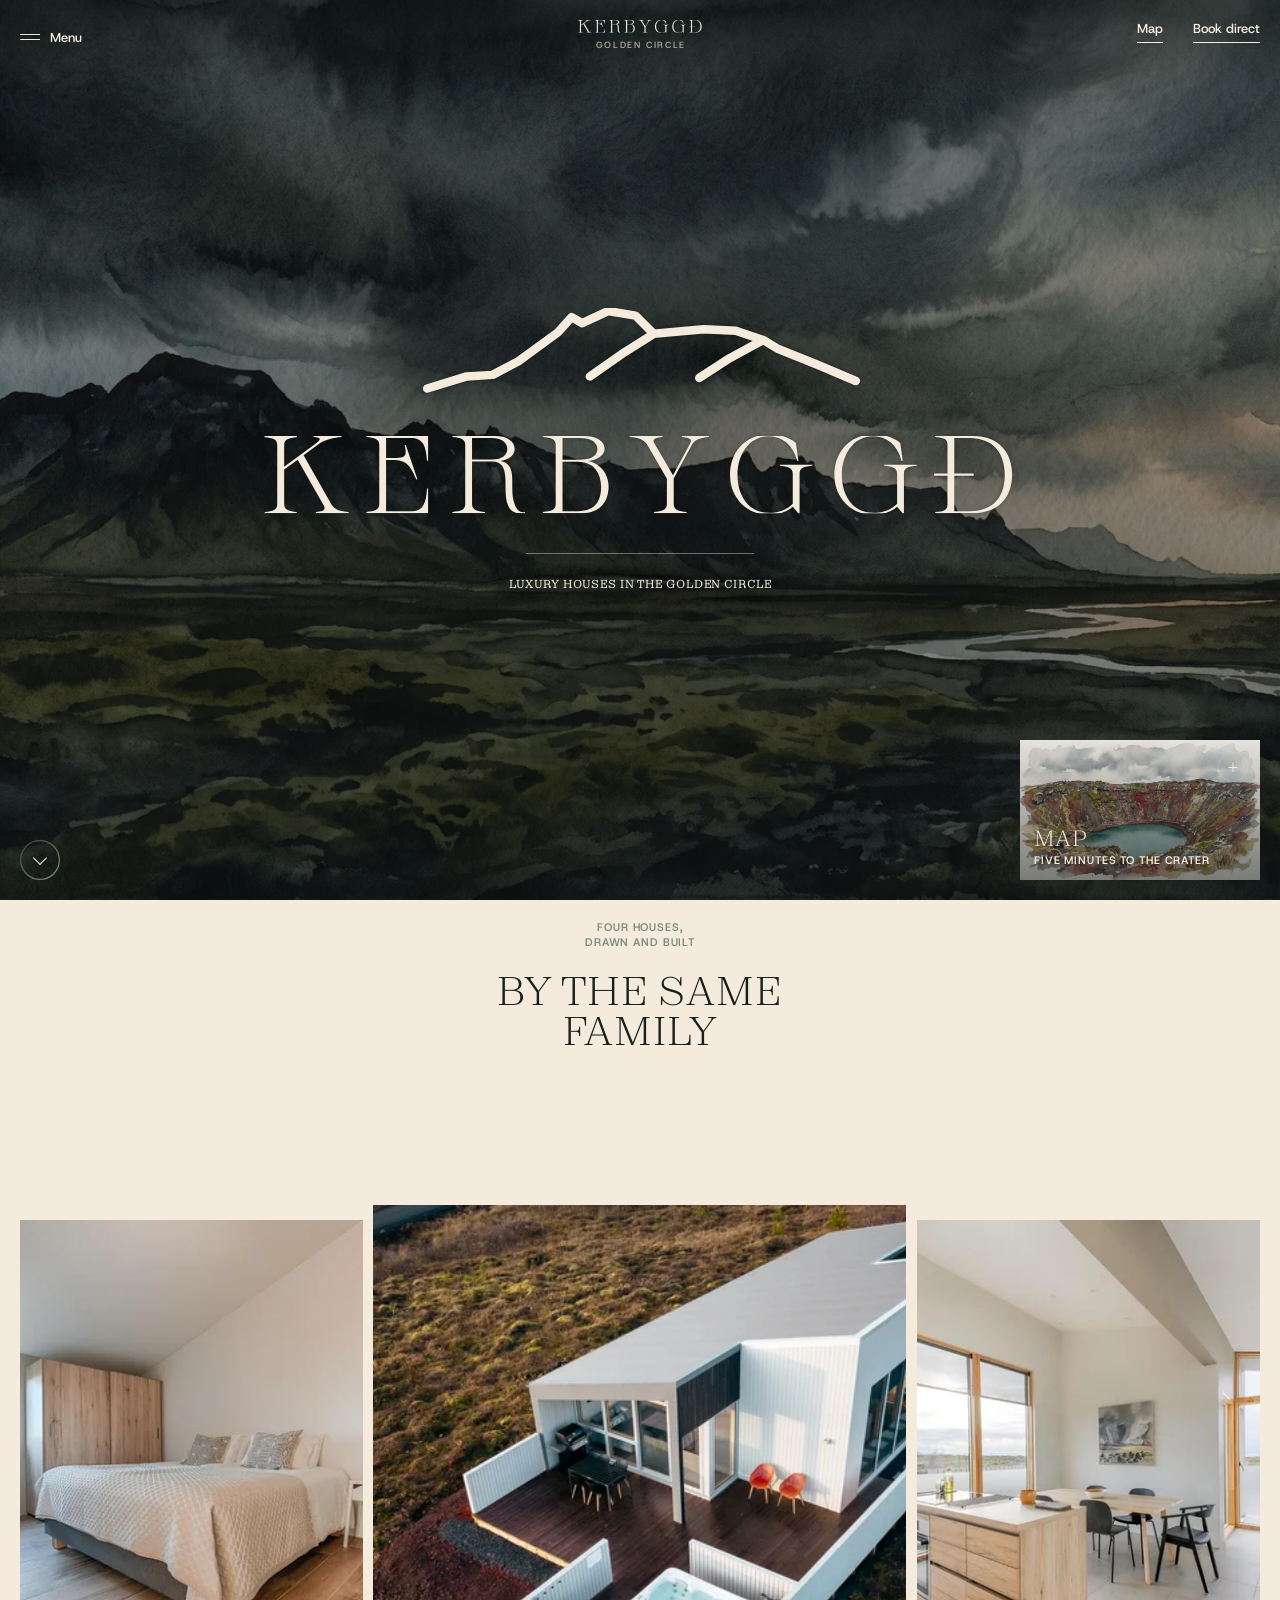
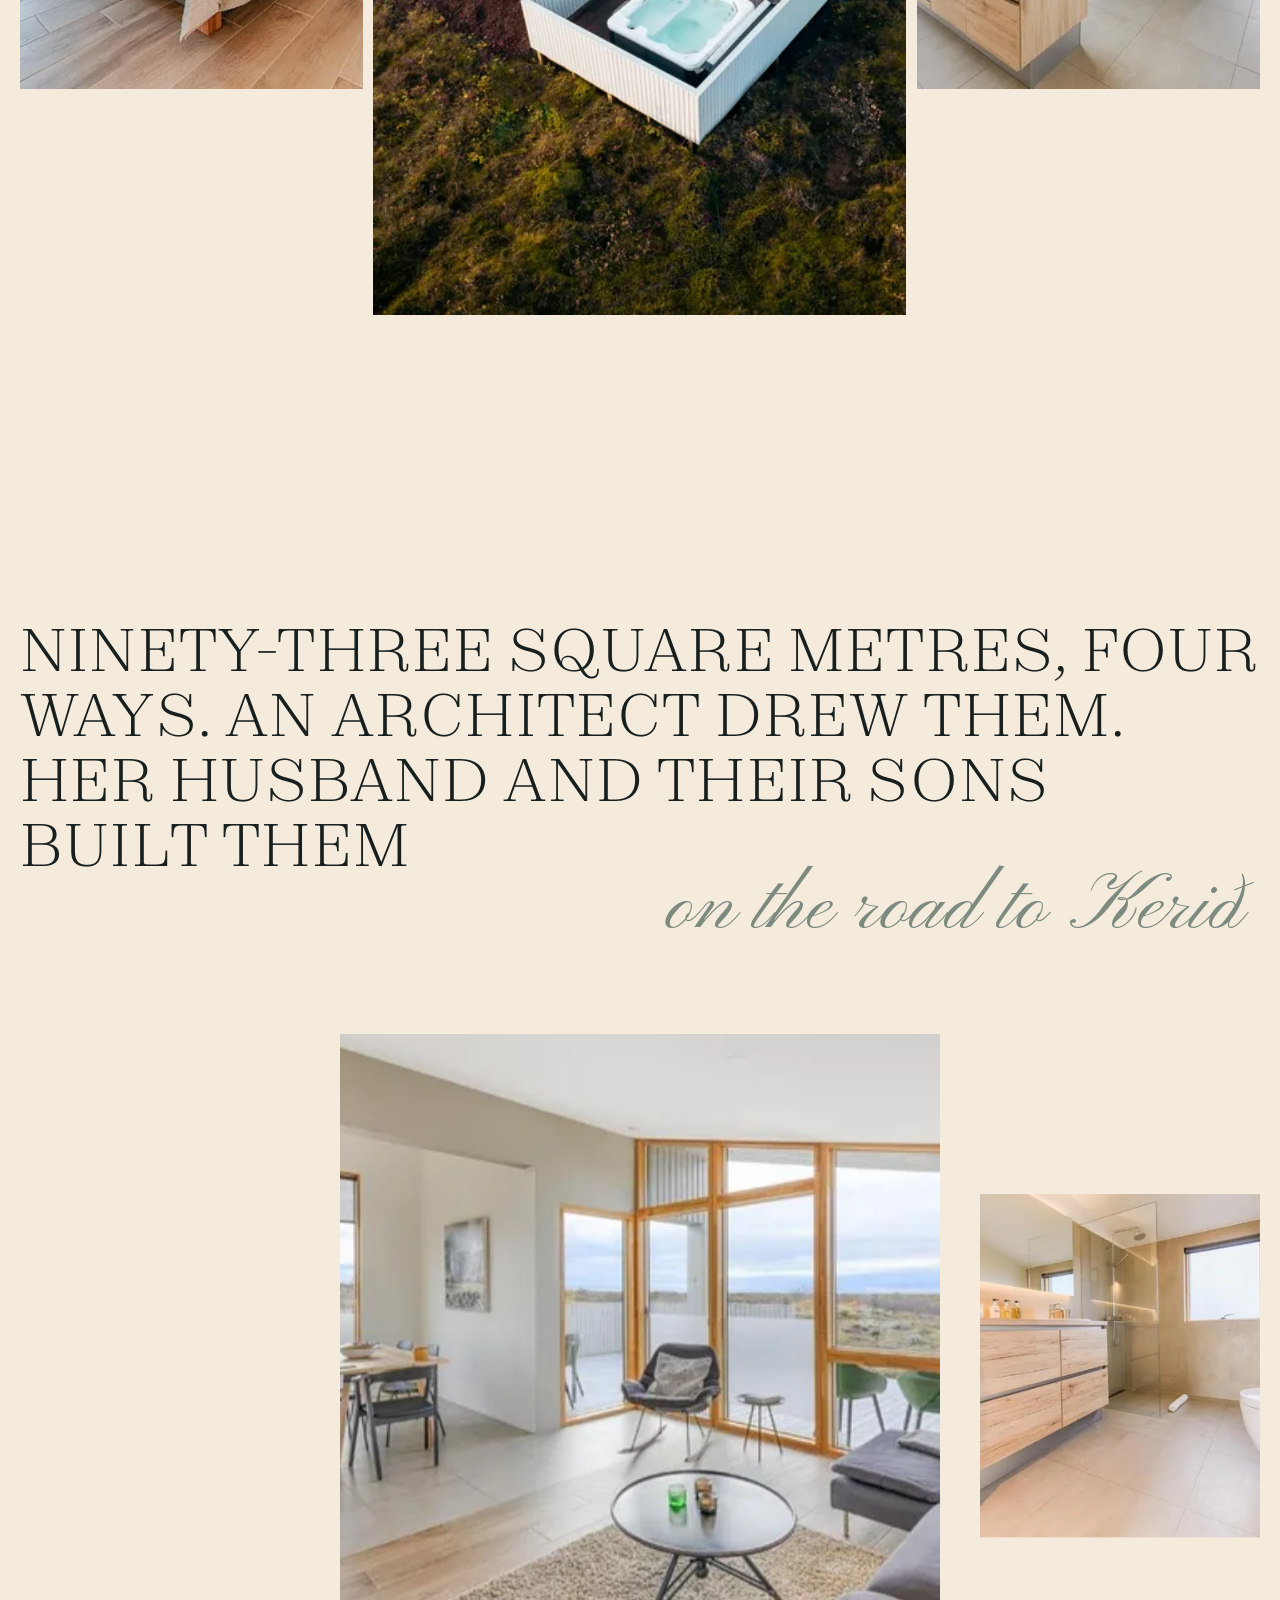
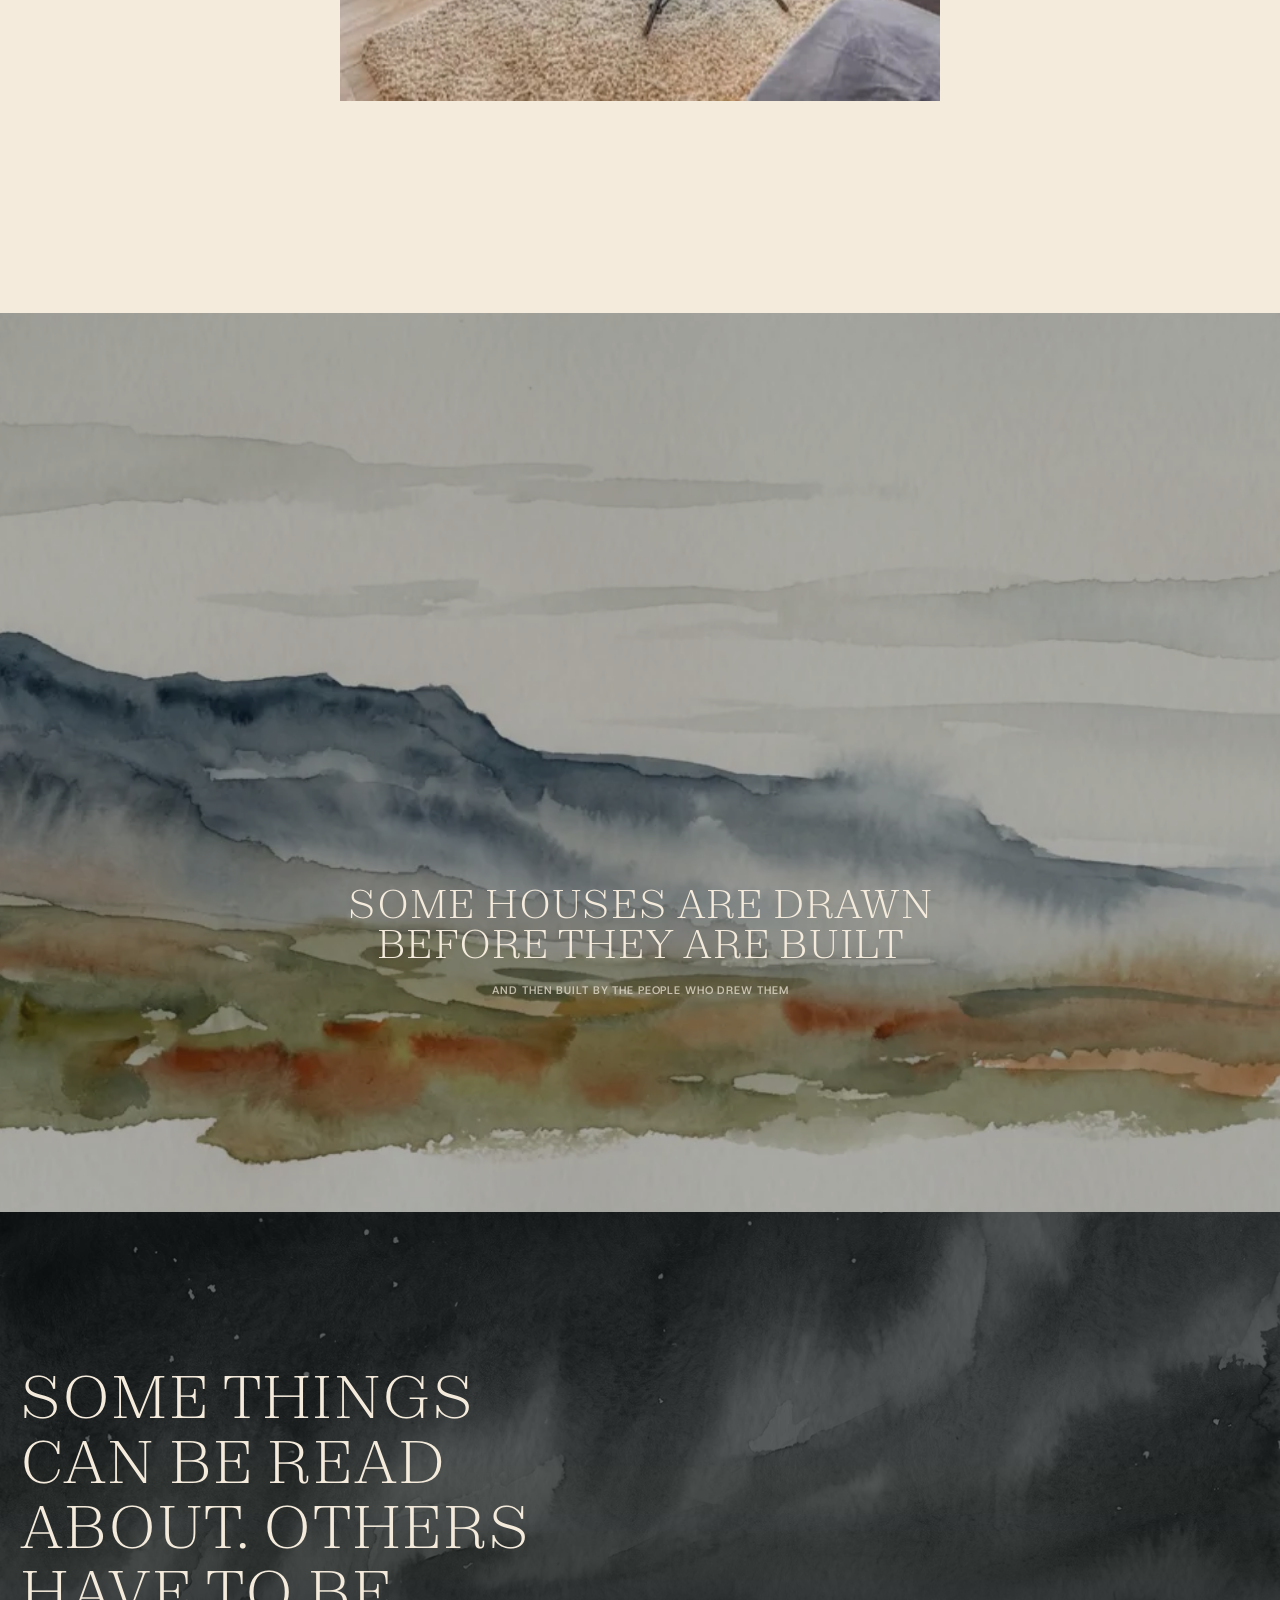
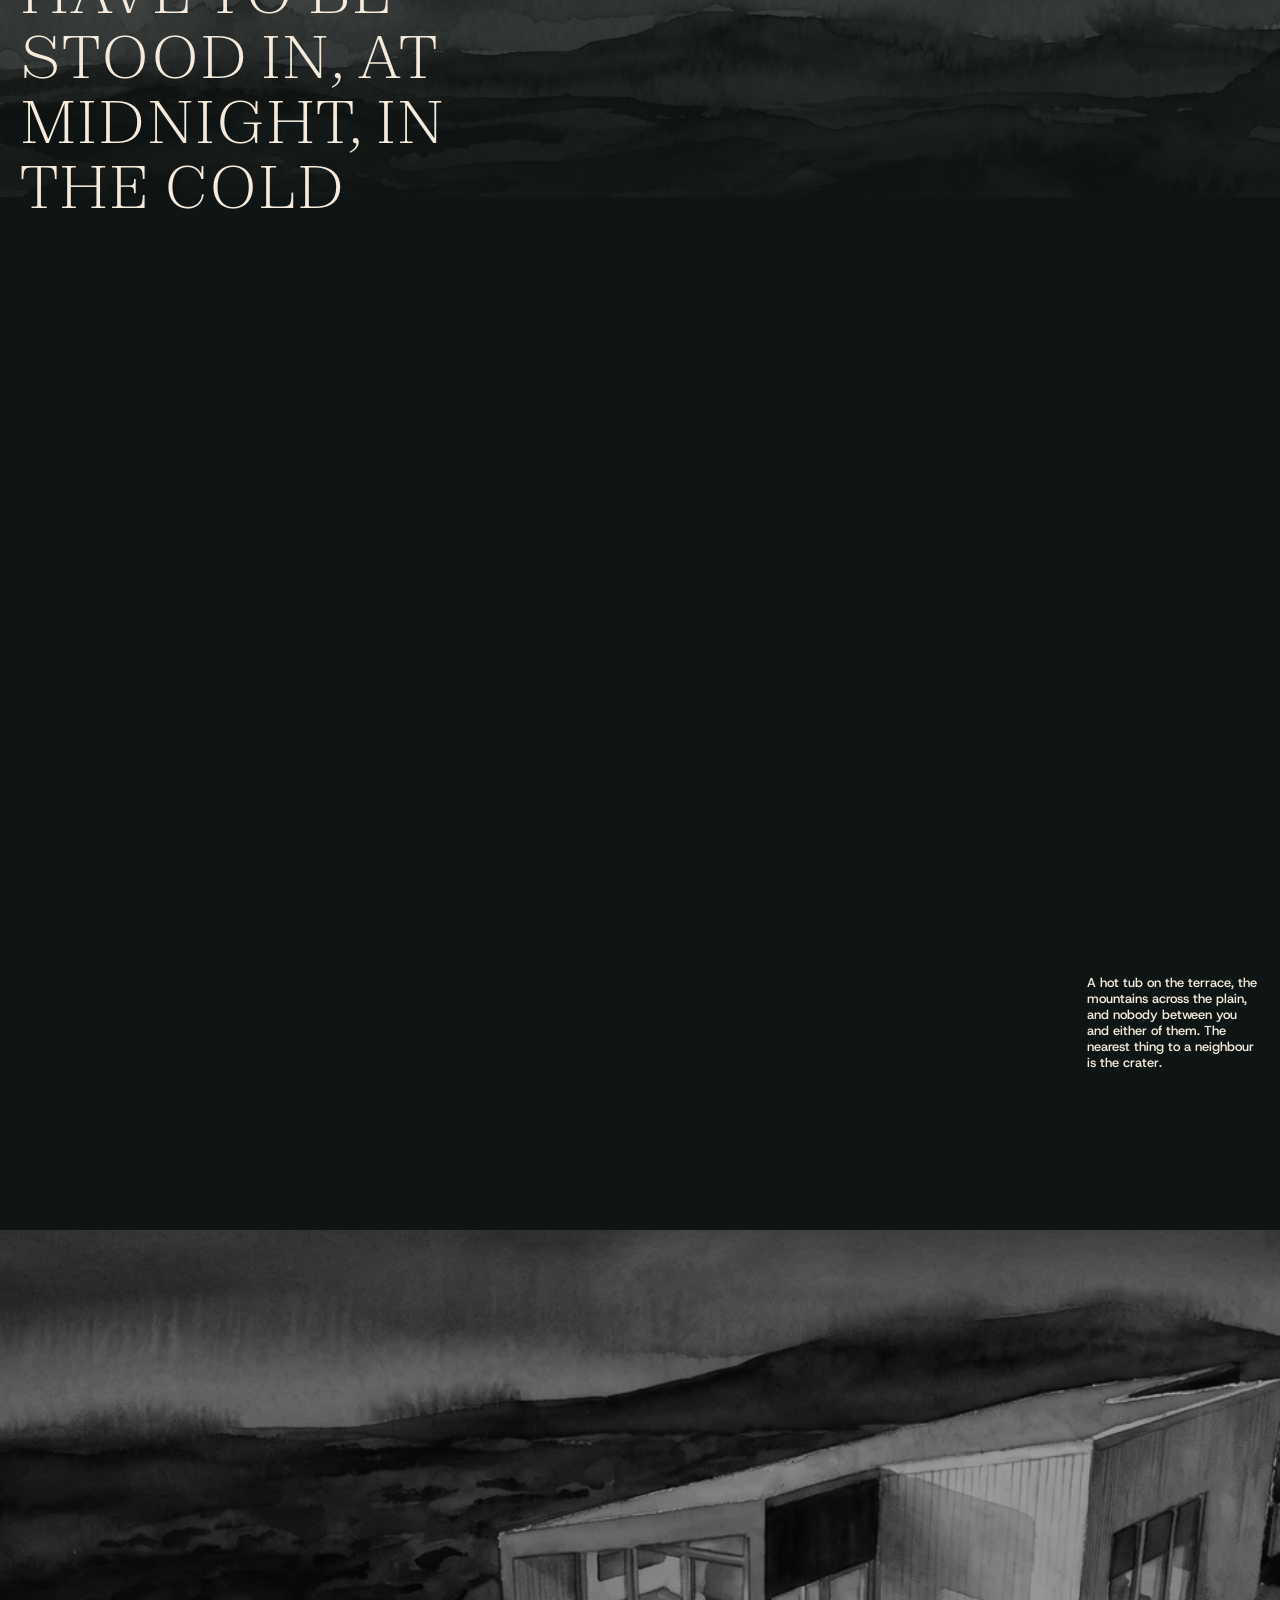
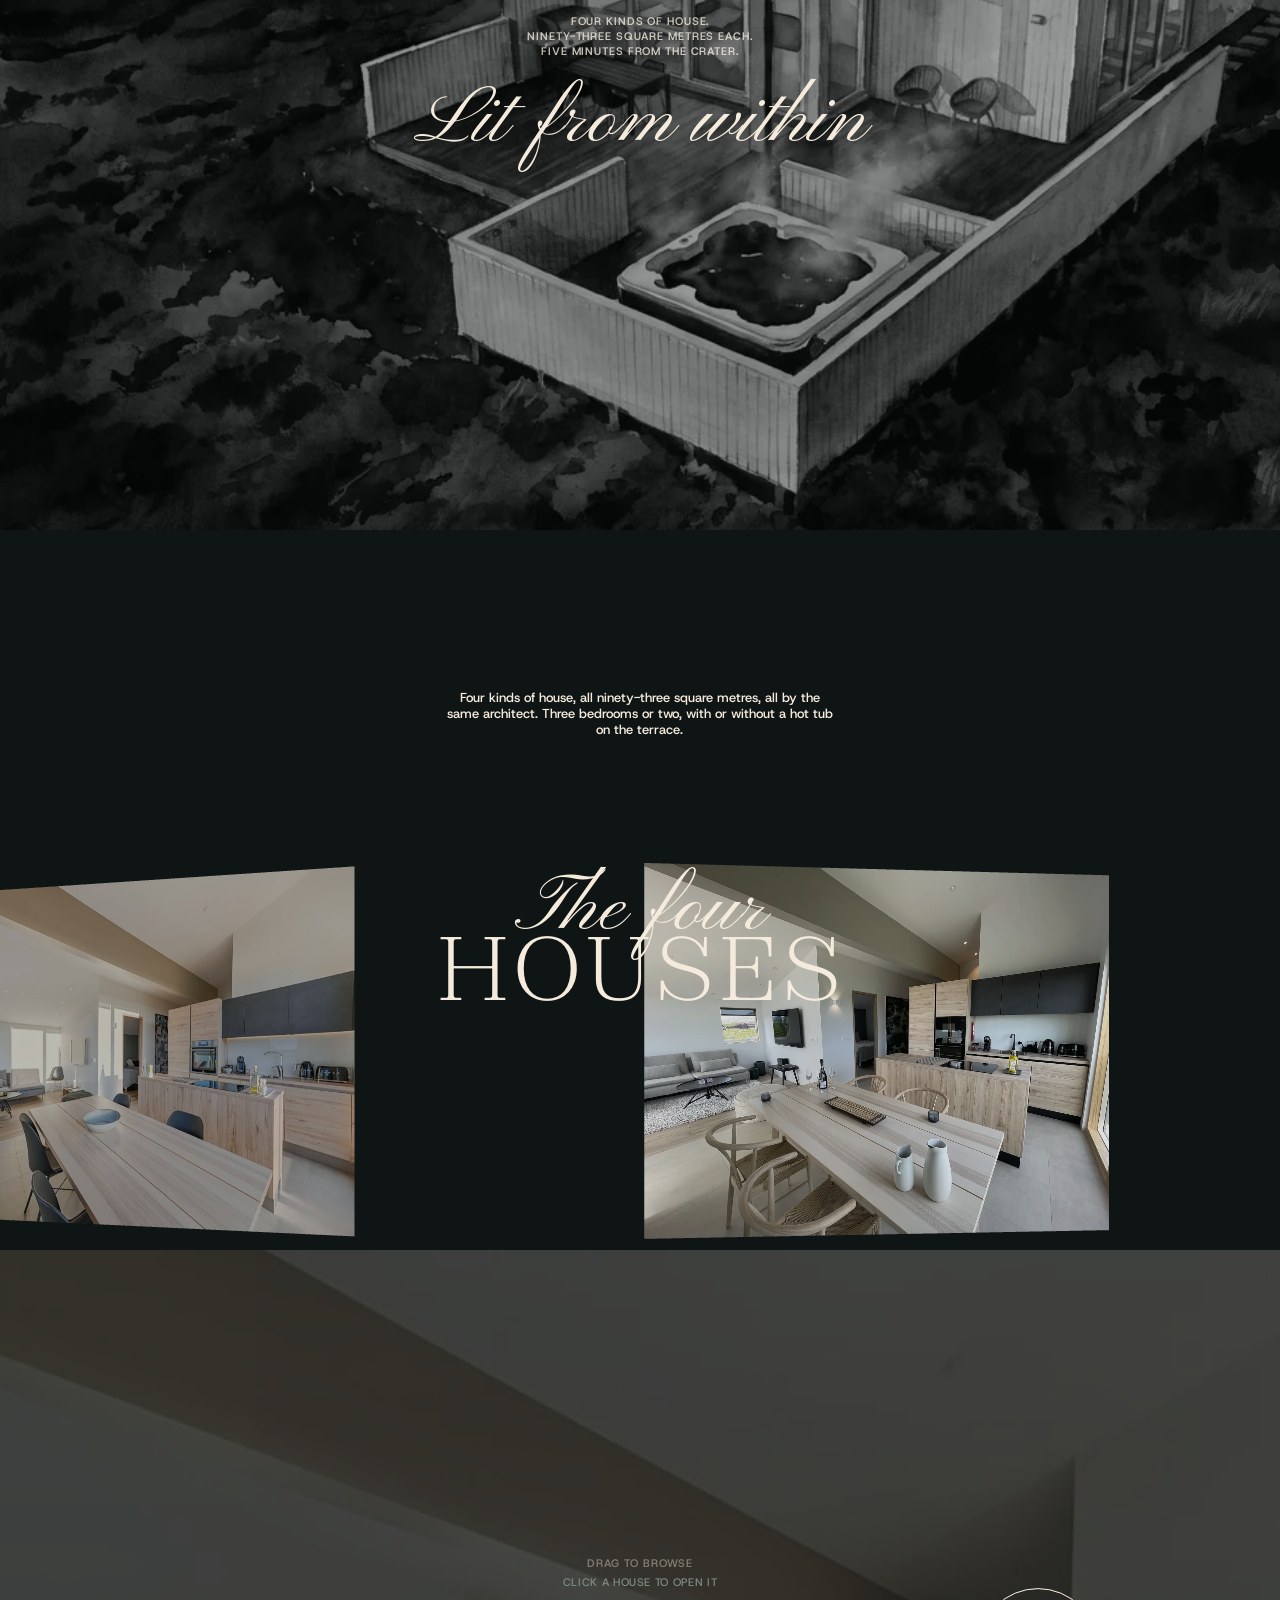
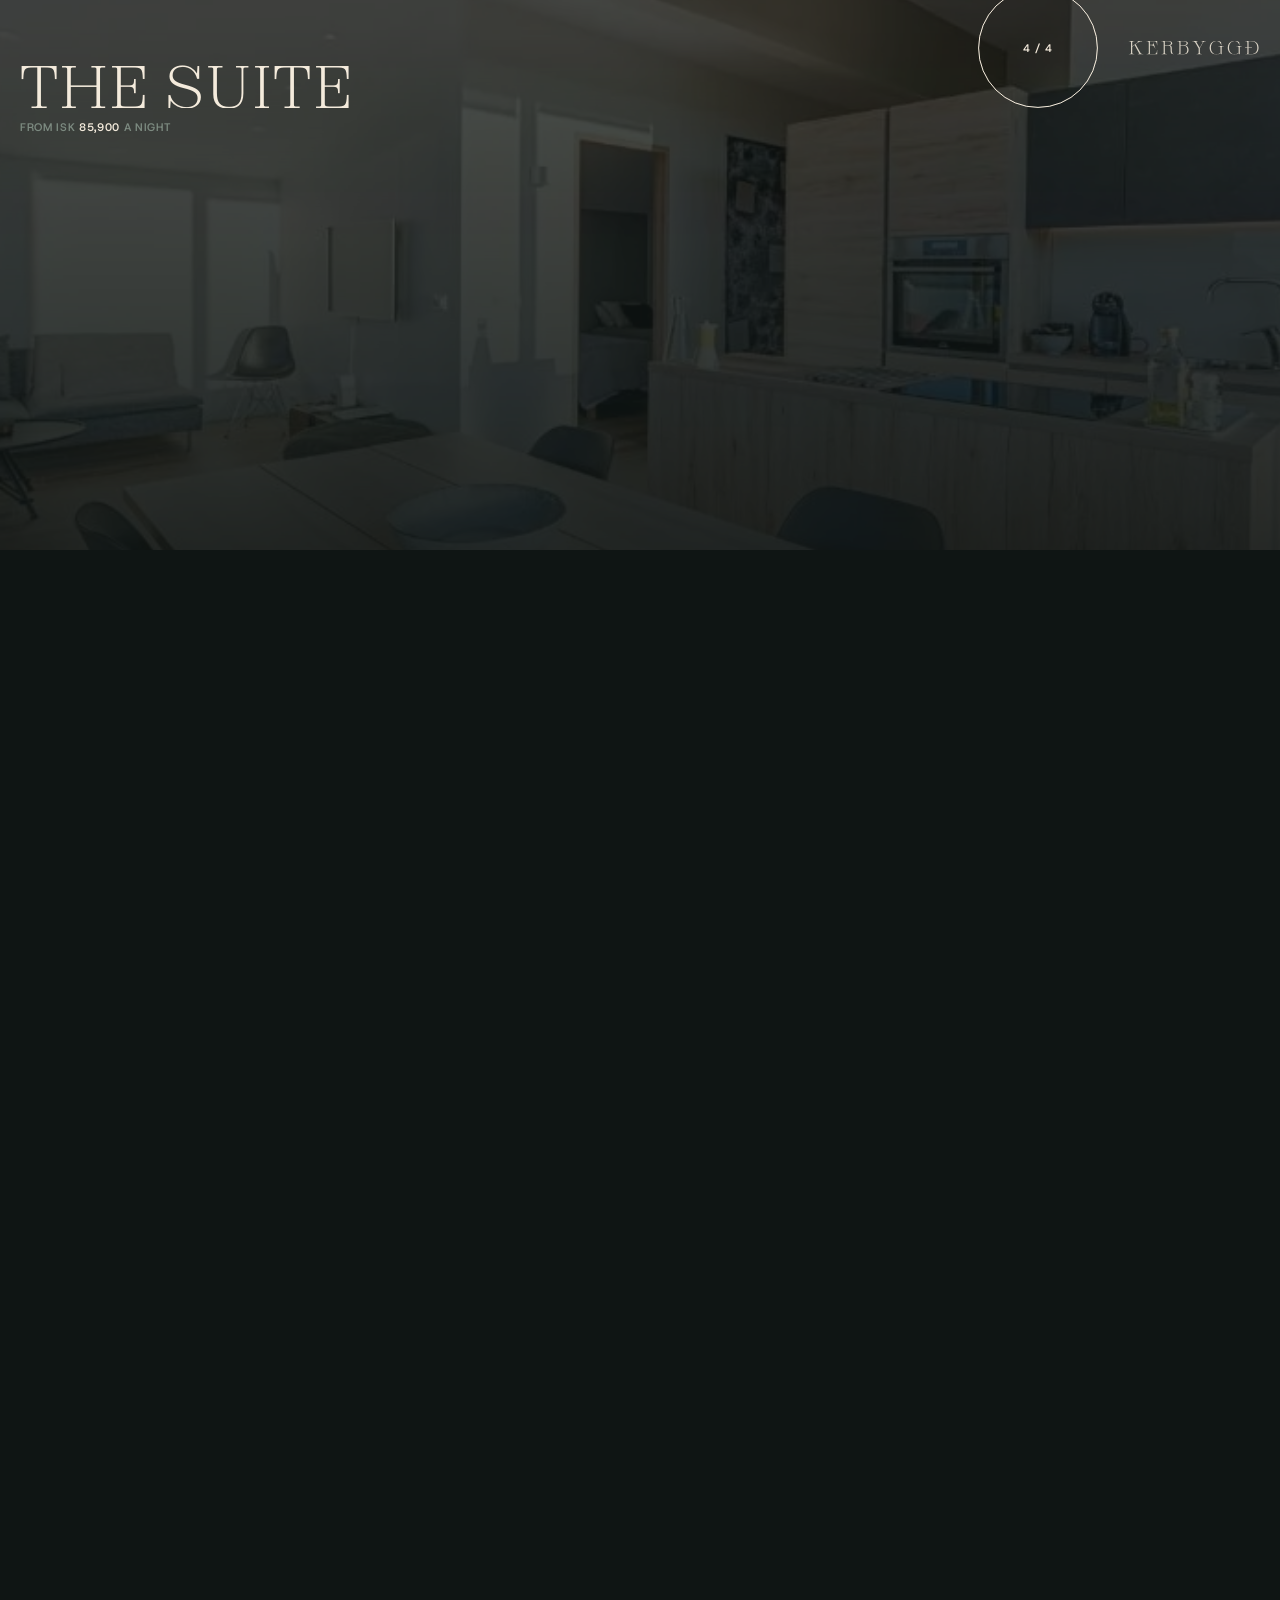
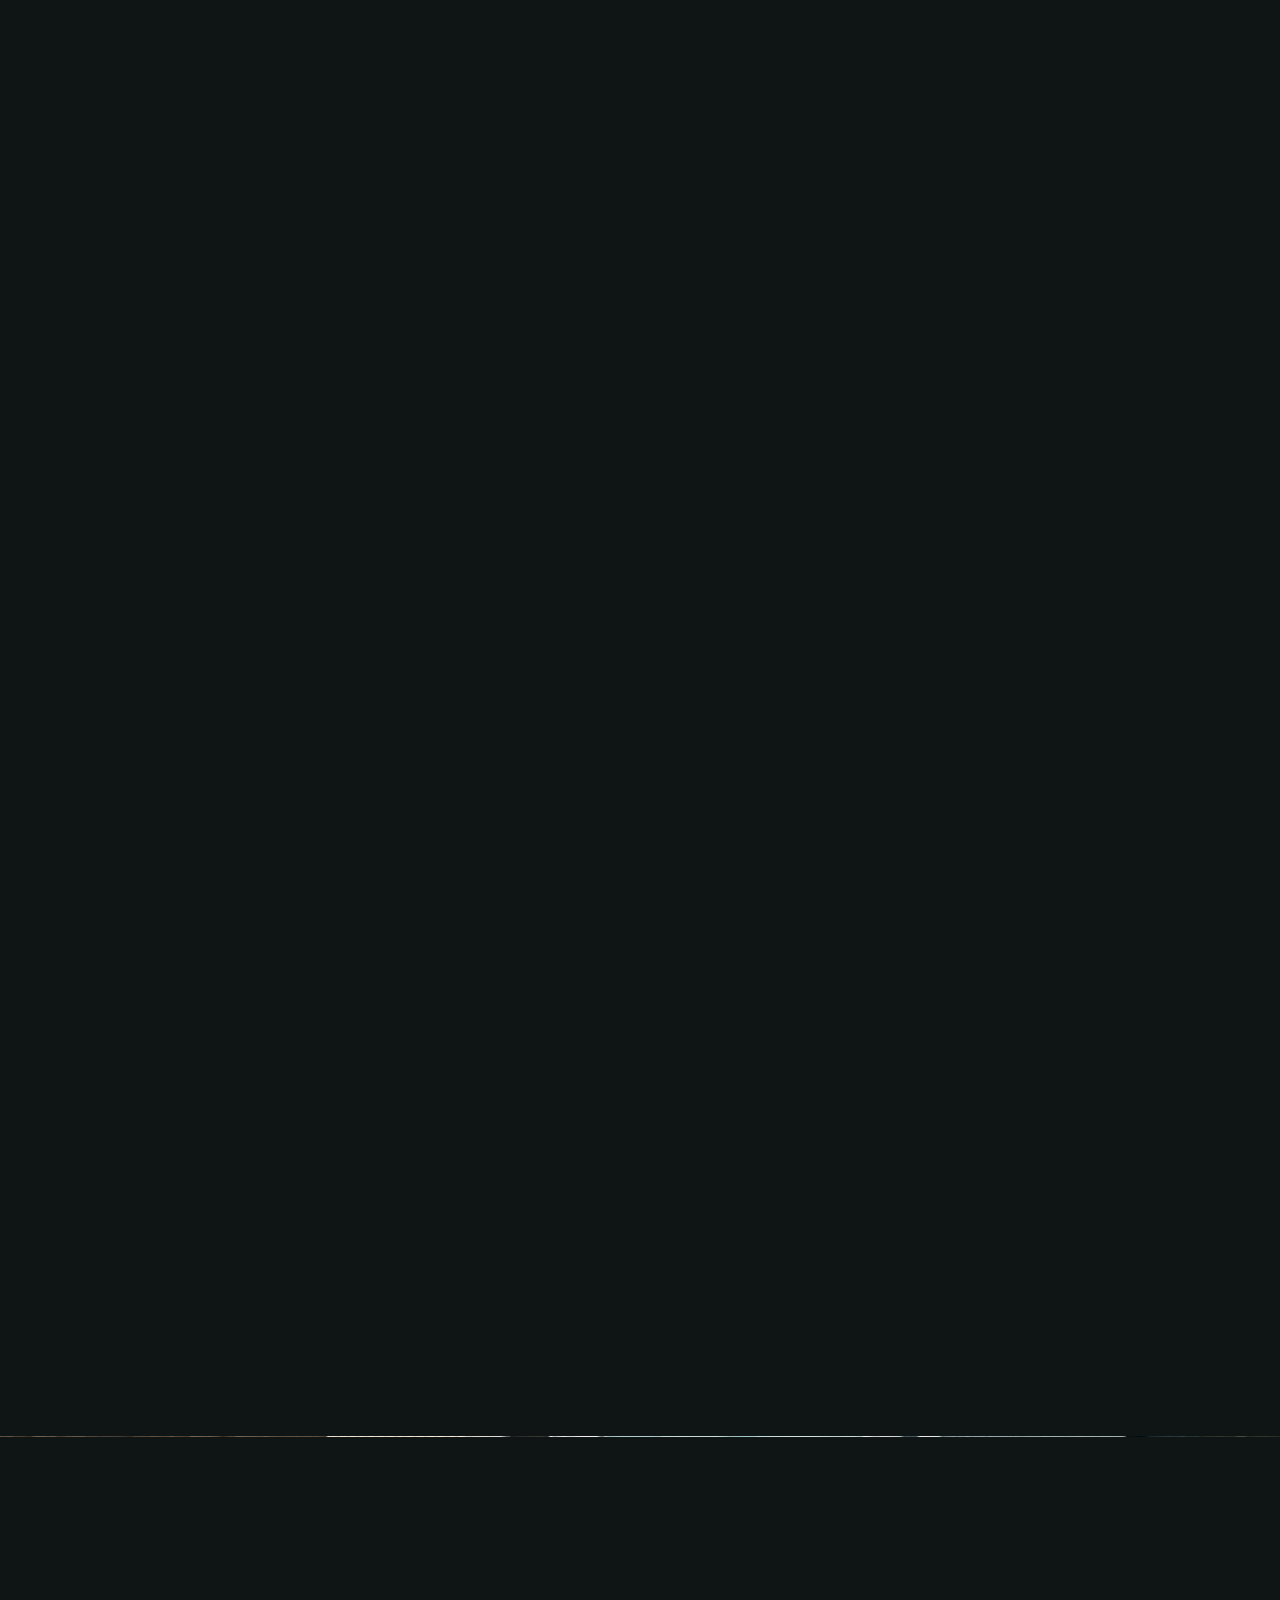
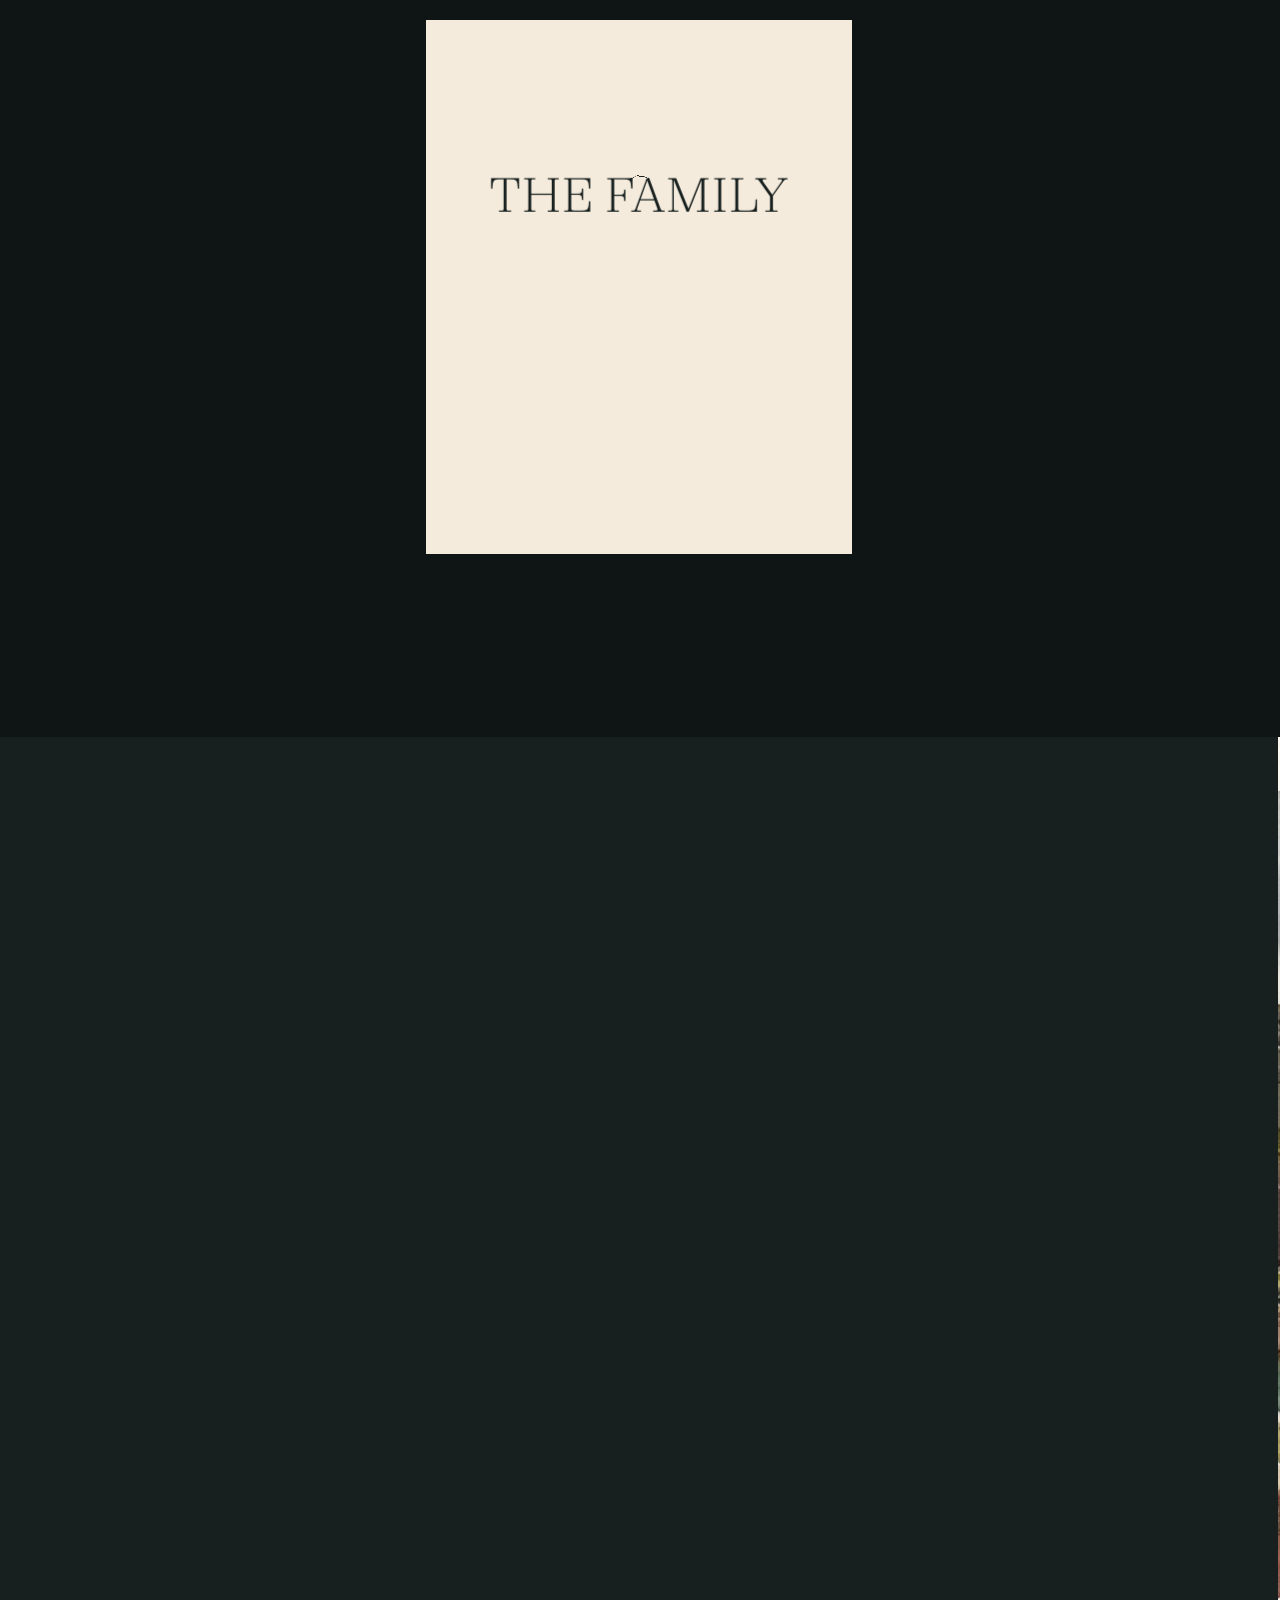
==== index.html @ e15c8085 "Deploy 74311c4 (noindex preview)" ====
<!doctype html>
<html lang="en" class="no-js">
<head>
<meta charset="utf-8">
<meta name="viewport" content="width=device-width, initial-scale=1, viewport-fit=cover">
<title>Kerbyggð — luxury houses in the Golden Circle</title>
<meta name="description" content="Four houses of ninety-three square metres on the Golden Circle, drawn by the architect who built them with her family. Five minutes from the Kerið crater.">
<meta name="robots" content="noindex, nofollow">
<meta name="theme-color" content="#18201F">
<link rel="icon" href="assets/img/favicon-32.png" type="image/png" sizes="32x32">
<link rel="apple-touch-icon" href="assets/img/favicon-180.png">
<link rel="preload" href="assets/fonts/Zodiak-Light.woff2" as="font" type="font/woff2" crossorigin>
<link rel="preload" href="assets/fonts/PinyonScript-latin.woff2" as="font" type="font/woff2" crossorigin>
<link rel="preload" href="assets/fonts/HostGrotesk-500.woff2" as="font" type="font/woff2" crossorigin>
<link rel="preload" href="assets/fonts/HostGrotesk-600.woff2" as="font" type="font/woff2" crossorigin>
<link rel="preload" href="assets/img/paint-heath@1440.webp" as="image" type="image/webp" media="(min-width: 768px)">
<script type="application/ld+json">{"@context":"https://schema.org","@type":"LodgingBusiness","name":"Kerbyggð","description":"Four architect-designed houses of 93 m² in the Golden Circle, south Iceland, five minutes from the Kerið crater.","url":"https://kerbyggd.is/","telephone":"+354 782 5400","email":"kerhotel@kerhotel.is","address":{"@type":"PostalAddress","streetAddress":"Kerbyggð 1","addressLocality":"Grímsnes- og Grafningshreppur","postalCode":"801","addressCountry":"IS"},"geo":{"@type":"GeoCoordinates","latitude":64.029,"longitude":-20.88},"amenityFeature":[{"@type":"LocationFeatureSpecification","name":"Private hot tub","value":true},{"@type":"LocationFeatureSpecification","name":"Free WiFi","value":true},{"@type":"LocationFeatureSpecification","name":"Underfloor heating","value":true}]}</script>
<link rel="stylesheet" href="styles.css">
<script>
document.documentElement.classList.replace('no-js','js');
/* Coming back from a house page? The preloader only runs once per session, so
   raise the curtain here and let app.js drop it after the first paint. */
try{ if(sessionStorage.getItem('kerb-preloaded')) document.documentElement.classList.add('is-entering'); }catch(e){}
</script>
<script type="importmap">{"imports":{"three":"./assets/vendor/three.module.min.js"}}</script>
</head>
<body class="ui-dark">
<a class="skip" href="#about">Skip to content</a>
<!--SPRITE:start--><svg class="brand-sprite" aria-hidden="true" width="0" height="0" focusable="false">
<symbol id="wm-word" viewBox="0 0 985.14 100.00"><path d="M92.42857142857142 88.57142857142857 56.42857142857142 25.0 75.28571428571428 10.857142857142861C85.57142857142857 4.285714285714292 95.28571428571428 2.4285714285714306 105.71428571428571 1.4285714285714306V0.0H69.42857142857143V1.4285714285714306C79.14285714285714 2.4285714285714306 80.42857142857143 3.857142857142861 71.0 10.57142857142857L31.285714285714285 39.714285714285715V11.857142857142861C31.285714285714285 3.7142857142857224 37.57142857142857 2.5714285714285836 47.71428571428571 1.5714285714285836V0.142857142857153H5.857142857142857V1.5714285714285836C16.857142857142858 2.5714285714285836 22.285714285714285 3.7142857142857224 22.285714285714285 11.857142857142861V88.28571428571429C22.285714285714285 96.42857142857143 16.71428571428571 97.71428571428571 5.857142857142857 98.71428571428571V100.14285714285714H47.71428571428571V98.71428571428571C37.57142857142857 97.71428571428571 31.285714285714285 96.42857142857143 31.285714285714285 88.28571428571429V43.42857142857143L48.857142857142854 30.714285714285722L81.85714285714285 88.85714285714286C86.42857142857143 96.28571428571429 82.14285714285714 97.57142857142857 72.28571428571428 98.57142857142857V100.0H114.85714285714285V98.57142857142857C104.85714285714285 97.71428571428571 97.28571428571428 96.42857142857143 92.42857142857142 88.57142857142857Z M195.42857142857142 2.5714285714285836C211.0 2.5714285714285836 215.42857142857142 12.857142857142861 216.42857142857142 32.0H217.85714285714283V0.0H137.85714285714286V1.4285714285714306C148.0 2.4285714285714306 154.57142857142856 3.7142857142857224 154.57142857142856 11.714285714285722V88.28571428571429C154.57142857142856 96.28571428571429 148.0 97.57142857142857 137.85714285714286 98.57142857142857V100.0H217.85714285714283V68.0H216.42857142857142C215.57142857142856 86.14285714285714 211.42857142857142 97.42857142857143 197.85714285714283 97.42857142857143H163.42857142857142V31.142857142857153H172.42857142857142C188.42857142857142 31.142857142857153 194.42857142857142 36.57142857142858 202.57142857142856 56.42857142857143L204.0 56.0L188.85714285714283 11.42857142857143L187.42857142857142 11.857142857142861C191.0 26.57142857142857 188.57142857142856 28.57142857142857 172.42857142857142 28.57142857142857H163.42857142857142V2.5714285714285836H195.42857142857142Z M330.0 88.0C322.0 66.57142857142858 336.0 36.28571428571429 311.4285714285714 32.28571428571429C324.4285714285714 30.42857142857143 330.1428571428571 23.57142857142857 330.1428571428571 16.714285714285722C330.1428571428571 8.0 321.85714285714283 0.0 304.7142857142857 0.0H249.28571428571428V1.4285714285714306C260.1428571428571 2.4285714285714306 266.0 3.7142857142857224 266.0 11.714285714285722V88.28571428571429C266.0 96.28571428571429 260.1428571428571 97.57142857142857 249.28571428571428 98.57142857142857V100.0H291.57142857142856V98.57142857142857C281.4285714285714 97.57142857142857 274.85714285714283 96.42857142857143 274.85714285714283 88.28571428571429V33.14285714285715H300.57142857142856C327.7142857142857 33.14285714285715 313.0 69.42857142857143 321.4285714285714 89.85714285714286C325.4285714285714 99.57142857142857 331.7142857142857 100.28571428571429 340.85714285714283 100.42857142857143H343.57142857142856V99.0C336.2857142857143 99.0 333.0 96.0 330.0 88.0ZM301.0 30.57142857142857H274.85714285714283V2.5714285714285836H300.2857142857143C314.85714285714283 2.5714285714285836 320.57142857142856 10.0 320.57142857142856 16.85714285714286C320.57142857142856 23.57142857142857 314.85714285714283 30.57142857142857 301.0 30.57142857142857Z M425.1428571428571 32.42857142857143C437.0 31.285714285714292 446.71428571428567 24.85714285714286 446.71428571428567 16.714285714285722C446.71428571428567 7.428571428571431 437.71428571428567 0.0 420.0 0.0H366.57142857142856V1.4285714285714306C377.57142857142856 2.4285714285714306 383.2857142857143 3.7142857142857224 383.2857142857143 11.714285714285722V88.28571428571429C383.2857142857143 96.28571428571429 377.4285714285714 97.57142857142857 366.57142857142856 98.57142857142857V100.0H416.2857142857143C442.85714285714283 100.0 451.85714285714283 83.28571428571429 451.85714285714283 65.0C451.85714285714283 50.28571428571429 441.71428571428567 35.14285714285715 425.1428571428571 32.42857142857143ZM414.85714285714283 2.5714285714285836C431.57142857142856 2.5714285714285836 437.2857142857143 9.857142857142861 437.2857142857143 17.0C437.2857142857143 24.0 431.57142857142856 30.714285714285722 415.57142857142856 30.714285714285722H392.1428571428571V2.5714285714285836H414.85714285714283ZM412.4285714285714 97.42857142857143H392.1428571428571V33.28571428571429H412.4285714285714C433.57142857142856 33.28571428571429 442.1428571428571 49.42857142857143 442.1428571428571 65.85714285714286C442.1428571428571 82.57142857142857 436.0 97.42857142857143 412.4285714285714 97.42857142857143Z M510.71428571428567 98.57142857142857V100.0H553.0V98.57142857142857C542.2857142857142 97.57142857142857 536.4285714285714 96.42857142857143 536.2857142857142 88.28571428571429V55.0L560.0 11.142857142857153C564.5714285714286 3.7142857142857224 572.4285714285714 2.4285714285714306 581.8571428571428 1.4285714285714306V0.0H546.8571428571428V1.4285714285714306C556.4285714285714 2.285714285714292 561.2857142857142 4.0 557.1428571428571 10.42857142857143L535.4285714285714 50.85714285714286L512.1428571428571 10.857142857142861C507.2857142857143 4.0 511.85714285714283 2.4285714285714306 521.7142857142857 1.4285714285714306V0.0H479.2857142857143V1.4285714285714306C488.4285714285714 2.285714285714292 496.1428571428571 3.5714285714285836 501.4285714285714 10.42857142857143L527.4285714285714 55.42857142857143V88.28571428571429C527.4285714285714 96.42857142857143 520.8571428571428 97.57142857142857 510.71428571428567 98.57142857142857Z M673.8571428571428 37.142857142857146V38.57142857142858C684.1428571428571 39.57142857142858 690.5714285714286 40.85714285714286 690.5714285714286 48.85714285714286V87.71428571428572C684.5714285714286 94.14285714285714 674.4285714285714 99.57142857142857 659.5714285714286 99.57142857142857C632.8571428571428 99.57142857142857 619.0 76.42857142857143 619.0 50.85714285714286C619.0 24.0 633.7142857142857 0.4285714285714306 660.0 0.4285714285714306C676.0 0.4285714285714306 690.7142857142857 10.857142857142861 696.4285714285714 32.42857142857143H697.8571428571428L694.7142857142857 9.0C687.1428571428571 2.7142857142857224 675.5714285714286 -2.142857142857139 659.8571428571428 -2.142857142857139C631.8571428571428 -2.142857142857139 609.2857142857142 18.142857142857153 609.2857142857142 50.714285714285715C609.2857142857142 80.0 631.0 102.14285714285714 658.8571428571428 102.14285714285714C674.1428571428571 102.14285714285714 684.5714285714286 97.14285714285714 690.5714285714286 91.57142857142857L699.4285714285714 102.14285714285714V48.85714285714286C699.4285714285714 40.85714285714286 705.1428571428571 39.57142857142858 716.1428571428571 38.57142857142858V37.142857142857146H673.8571428571428Z M809.1428571428571 37.142857142857146V38.57142857142858C819.4285714285713 39.57142857142858 825.8571428571428 40.85714285714286 825.8571428571428 48.85714285714286V87.71428571428572C819.8571428571428 94.14285714285714 809.7142857142857 99.57142857142857 794.8571428571428 99.57142857142857C768.1428571428571 99.57142857142857 754.2857142857142 76.42857142857143 754.2857142857142 50.85714285714286C754.2857142857142 24.0 769.0 0.4285714285714306 795.2857142857142 0.4285714285714306C811.2857142857142 0.4285714285714306 826.0 10.857142857142861 831.7142857142857 32.42857142857143H833.1428571428571L830.0 9.0C822.4285714285713 2.7142857142857224 810.8571428571428 -2.142857142857139 795.1428571428571 -2.142857142857139C767.1428571428571 -2.142857142857139 744.5714285714286 18.142857142857153 744.5714285714286 50.714285714285715C744.5714285714286 80.0 766.2857142857142 102.14285714285714 794.1428571428571 102.14285714285714C809.4285714285713 102.14285714285714 819.8571428571428 97.14285714285714 825.8571428571428 91.57142857142857L834.7142857142857 102.14285714285714V48.85714285714286C834.7142857142857 40.85714285714286 840.4285714285713 39.57142857142858 851.4285714285713 38.57142857142858V37.142857142857146H809.1428571428571Z M873.8571428571428 48.57142857142858V51.42857142857143H891.1428571428571V88.71428571428572C891.1428571428571 96.28571428571429 886.1428571428571 97.57142857142857 875.4285714285713 98.57142857142857V100.0H924.8571428571428C959.4285714285713 100.0 975.0 77.0 975.0 50.28571428571429C975.0 22.714285714285722 959.4285714285713 0.0 924.0 0.0H875.4285714285713V1.4285714285714306C886.1428571428571 2.4285714285714306 891.1428571428571 3.5714285714285836 891.1428571428571 11.285714285714292V48.57142857142858H873.8571428571428ZM919.5714285714286 97.42857142857143H900.0V51.42857142857143H925.1428571428571V48.57142857142858H900.0V2.5714285714285836H919.1428571428571C952.5714285714286 2.5714285714285836 965.4285714285713 24.142857142857153 965.4285714285713 50.57142857142858C965.4285714285713 76.42857142857143 953.1428571428571 97.42857142857143 919.5714285714286 97.42857142857143Z" fill="currentColor"/></symbol>
<symbol id="wm-ridge" viewBox="0 0 300 62"><path d="M 10 53 L 36 45 L 53 44 L 70 35 L 96 16 L 105 6 L 112 10 L 129 2 L 147 5 L 159 17 L 192 14 L 213 15 L 231 21 L 241 27 L 266 37 L 292 48 M 159 17 L 140 29 L 117 45 M 231 21 L 209 33 L 189 46" stroke="currentColor" stroke-width="5.6" stroke-linecap="round" stroke-linejoin="round" fill="none"/></symbol>
<symbol id="wm-ridge-s" viewBox="0 0 300 62"><path d="M 10 53 L 36 45 L 53 44 L 70 35 L 96 16 L 105 6 L 112 10 L 129 2 L 147 5 L 159 17 L 192 14 L 213 15 L 231 21 L 241 27 L 266 37 L 292 48" stroke="currentColor" stroke-width="7" stroke-linecap="round" stroke-linejoin="round" fill="none"/></symbol>
</svg><!--SPRITE:end-->

<!-- ───────── preloader ───────── -->
<div class="preloader" id="preloader" aria-hidden="true">
  <div class="preloader__inner">
    <svg class="preloader__mark" viewBox="0 0 300 62" aria-hidden="true"><use href="#wm-ridge-s"/></svg>
    <div class="preloader__bar"><span id="preloader-fill"></span></div>
    <div class="preloader__counter"><b id="preloader-counter">0</b><i>%</i></div>
  </div>
</div>

<div class="page-overlay" id="page-overlay"></div>

<!-- ───────── header ───────── -->
<header class="header ui-dark ui-gradient header--top" id="header">
  <div class="header__row">
    <div class="header__left">
      <button class="btn btn--link header__menu js-menu-toggle" type="button" aria-expanded="false" aria-controls="menu">
        <span class="header__burger" aria-hidden="true"><i></i><i></i></span>
        <span class="header__menu-words"><span class="header__menu-word header__menu-word--open">Menu</span><span class="header__menu-word header__menu-word--close">Close</span></span>
      </button>
    </div>
    <a class="header__logo" href="#top" aria-label="Kerbyggð, back to top">
      <span class="header__logo-text">
        <svg class="header__logo-word" viewBox="0 0 985.14 100" aria-hidden="true"><use href="#wm-word"/></svg>
        <span class="header__logo-sub">Golden Circle</span>
      </span>
      <svg class="header__logo-mark" viewBox="0 0 300 62" aria-hidden="true"><use href="#wm-ridge-s"/></svg>
    </a>
    <div class="header__right">
      <a class="btn btn--underline header__map" href="#locations"><span class="btn__underline">Map</span></a>
      <a class="btn btn--underline header__book" data-booking href="https://property.godo.is/book-kerbyggd" target="_blank" rel="noopener"><span class="btn__underline">Book direct</span></a>
    </div>
  </div>
</header>

<!-- ───────── menu modal ───────── -->
<div class="modal modal--menu is-hidden" id="menu" aria-hidden="true">
  <div class="modal__bg">
    <img class="modal__img" src="assets/img/paint-house-dusk@1440.webp" alt="" loading="lazy" width="1440" height="804">
  </div>
  <div class="modal__scroller js-menu-scroller">
    <ol class="menu__list js-menu-list">
      <li><a class="menu__link js-menu-link" href="#about"><span class="menu__label text-small">Chapter 1</span><span class="menu__title h1">The houses</span></a></li>
      <li><a class="menu__link js-menu-link" href="#collection"><span class="menu__label text-small">Chapter 2</span><span class="menu__title h1">Four types</span></a></li>
      <li><a class="menu__link js-menu-link" href="#expansive"><span class="menu__label text-small">Chapter 3</span><span class="menu__title h1">The family</span></a></li>
      <li><a class="menu__link js-menu-link" href="#selection"><span class="menu__label text-small">Chapter 4</span><span class="menu__title h1">The herbarium</span></a></li>
      <li><a class="menu__link js-menu-link" href="#locations"><span class="menu__label text-small">Chapter 5</span><span class="menu__title h1">Golden Circle</span></a></li>
      <li><a class="menu__link js-menu-link" href="#the-idea"><span class="menu__label text-small">Chapter 6</span><span class="menu__title h1">Inga and Ísak</span></a></li>
      <li><a class="menu__link js-menu-link" href="#contact"><span class="menu__label text-small">Chapter 7</span><span class="menu__title h1">Book direct</span></a></li>
    </ol>
  </div>
</div>

<div class="scroll-cue" id="scroll-cue" aria-hidden="true">
  <span class="scroll-cue__label">Scroll</span>
  <span class="scroll-cue__line"><i></i></span>
</div>

<div class="c-scrollbar" id="scrollbar" aria-hidden="true"><span class="c-scrollbar__thumb"></span></div>

<main class="page-content" id="page">

<!-- 0 ── HERO ─────────────────────────────────────────── -->
<section class="section section--top section--full-height ui-dark ui-background-alt" id="top" data-themed="ui-dark ui-gradient ui-intro" data-reveal-root>
  <div class="sticky sticky--full-height sticky--under-next" data-parallax-pattern="sectionOutTiny">
    <div class="sticky__layer sticky__layer--sticky intro">
      <div class="intro__media" data-reveal="zoom-in block">
        <img class="intro__img" src="assets/img/paint-heath@1440.webp" srcset="assets/img/paint-heath@720.webp 720w, assets/img/paint-heath@1440.webp 1440w, assets/img/paint-heath@1920.webp 1920w, assets/img/paint-heath@2560.webp 2560w" sizes="100vw" alt="Watercolour of the south Icelandic heath under storm cloud" fetchpriority="high">
      </div>
      <h1 class="intro__title" data-reveal-group data-reveal-delay="500">
        <span class="intro__lockup" data-reveal="zoom-in">
          <svg class="intro__ridge" viewBox="0 0 300 62" aria-hidden="true"><use href="#wm-ridge"/></svg>
          <svg class="intro__word" viewBox="0 0 985.14 100" role="img" aria-label="Kerbyggð"><use href="#wm-word"/></svg>
        </span>
        <span class="intro__rule" aria-hidden="true" data-reveal="fade-in"></span>
        <span class="text-small intro__tag" data-reveal="text">Luxury houses in the Golden Circle</span>
      </h1>
      <div class="intro__arrow" data-reveal="slide-in-bottom block" data-reveal-delay="1000">
        <a class="btn btn--gradient btn--arrow-down" href="#about" aria-label="Scroll to the houses"><svg viewBox="0 0 40 40" aria-hidden="true"><defs><linearGradient id="g-ring-1" x1="0" y1="0" x2="1" y2="1"><stop offset="0" stop-color="#3A443E"/><stop offset="1" stop-color="#7C8A80"/></linearGradient></defs><circle class="btn__ring" cx="20" cy="20" r="19.35" fill="none" stroke="url(#g-ring-1)" stroke-width="1.3"/></svg><span class="btn__arrow" aria-hidden="true"></span></a>
      </div>
      <a class="button-3d" href="#locations" data-reveal="fade-in block" data-reveal-delay="1000">
        <span class="button-3d__media"><img src="assets/img/paint-kerid@720.webp" alt="" loading="lazy" width="720" height="402"></span>
        <span class="button-3d__text">
          <span class="button-3d__big">Map</span>
          <span class="text-small">Five minutes to the crater</span>
        </span>
        <span class="btn btn--square btn--outline-plus" aria-hidden="true"><i></i></span>
      </a>
    </div>
  </div>
</section>

<!-- 1 ── ABOUT / the houses ─────────────────────────────── -->
<section class="section ui-light l-luxury" id="about" data-themed="ui-light" data-reveal-root>
  <div class="l-luxury__head" data-reveal-group data-reveal-delay="250" data-parallax-pattern="landingLuxuryTitle" data-parallax-measure=".section">
    <p class="text-small text-center l-luxury__label" data-reveal="text">Four houses,<br>drawn and built</p>
    <h2 class="h2 text-center" data-reveal="title">BY THE SAME<br>FAMILY</h2>
  </div>

  <div class="sticky sticky--under-next l-luxury__stage">
    <div class="sticky__layer sticky__layer--sticky l-luxury__pin">
      <div class="l-luxury__row js-luxury-wrapper">
        <figure class="l-luxury__side l-luxury__side--left appear" data-parallax-pattern="landingLuxuryMoveSideDesktop landingLuxuryScaleSideLeftDesktop" data-parallax-measure=".section">
          <img data-img="int-bed-chair" data-w="720 1024" sizes="25vw" alt="A bedroom with a reading chair by the window">
        </figure>
        <figure class="l-luxury__center appear" data-parallax-pattern="landingLuxuryTitle landingLuxuryScaleCenterDesktop" data-parallax-measure=".section">
          <img data-img="house-aerial" data-w="720 1440 1920" sizes="42vw" alt="A Kerbyggð house from the air, its deck and hot tub on the open heath">
        </figure>
        <figure class="l-luxury__side l-luxury__side--right appear" data-parallax-pattern="landingLuxuryMoveSideDesktop landingLuxuryScaleSideRightDesktop" data-parallax-measure=".section">
          <img data-img="int-kitchen-view" data-w="720 1024" sizes="25vw" alt="The kitchen island and the door out to the terrace">
        </figure>
      </div>
    </div>
  </div>

  <!-- the plate that rides over the pinned trio: it carries the section's own
       ground, or the serif statement lands unreadable on the photographs -->
  <div class="l-luxury__flow">
  <div class="l-luxury-title" data-reveal-group>
    <p class="h1 l-luxury-title__text" data-reveal="title">NINETY-THREE SQUARE METRES, FOUR WAYS. AN ARCHITECT DREW THEM. HER HUSBAND AND THEIR SONS BUILT THEM</p>
    <p class="text-subtitle l-luxury-title__bottom" data-reveal="subtitle">on the road to Kerið</p>
  </div>

  <div class="row l-luxury__pair">
    <figure class="col col--md-6 col--md-offset-3 parallax-image-move appear" data-parallax-pattern="imageMove">
      <img data-img="living-view" data-w="720 1024" sizes="50vw" alt="The living room, corner windows onto the heath">
    </figure>
    <figure class="col col--md-3 parallax-image-move appear l-luxury__pair-small" data-parallax-pattern="imageMove">
      <img data-img="int-bath-tub" data-w="720 1024" sizes="25vw" alt="A bathroom with a free standing bath">
    </figure>
  </div>
  </div>
</section>

<!-- 2 ── MERIT ─────────────────────────────────────────── -->
<section class="section section--full-height ui-dark l-merit" id="merit" data-themed="ui-dark" data-reveal-root>
  <div class="l-merit__bg appear" data-parallax-pattern="backgroundMove" data-parallax-measure=".section">
    <img data-img="paint-ridge" data-w="720 1440 1920" sizes="100vw" alt="Watercolour of the mountain ridge across the plain">
  </div>
  <div class="l-merit__content" data-reveal-group data-reveal-delay="200" data-parallax-100-0='{"transform":"translateY(20svh)"}' data-parallax-0-100='{"transform":"translateY(-20svh)"}' data-parallax-clamp="true" data-parallax-measure=".section">
    <h2 class="h2 text-center" data-reveal="title">SOME HOUSES ARE DRAWN<br>BEFORE THEY ARE BUILT</h2>
    <p class="text-small text-center" data-reveal="text">and then built by the people who drew them</p>
  </div>
</section>

<!-- 3 ── SENSATION ──────────────────────────────────────── -->
<section class="section section--no-overflow ui-dark ui-background-alt l-sensation" id="sensation" data-themed="ui-dark" data-reveal-root>
  <div class="l-sensation__bg appear" data-parallax-pattern="landingSensationBackground" data-parallax-measure=".section">
    <img data-img="paint-aurora" data-w="720 1440 1920" sizes="100vw" alt="">
  </div>
  <div class="row l-sensation__row">
    <h2 class="h1 col col--md-5 text-color-primary l-sensation__title" data-reveal="title">SOME THINGS CAN BE READ ABOUT. OTHERS HAVE TO BE STOOD IN, AT MIDNIGHT, IN THE COLD</h2>
  </div>
  <div class="row l-sensation__row2">
    <figure class="col col--md-6 col--md-offset-3 parallax-image-move appear" data-parallax-pattern="imageMove">
      <img data-img="suite-kitchen" data-w="720 1440 1920" sizes="50vw" alt="The kitchen island and dining table in the suite house">
    </figure>
    <p class="col col--md-2 col--md-offset-1 l-sensation__text" data-reveal="text" data-reveal-delay="250">A hot tub on the terrace, the mountains across the plain, and nobody between you and either of them. The nearest thing to a neighbour is the crater.</p>
  </div>
</section>

<!-- 4 ── SUBLIME ───────────────────────────────────────── -->
<section class="section section--full-height section--top ui-dark l-sublime" id="sublime" data-themed="ui-dark" data-reveal-root>
  <div class="l-sublime__bg appear" data-parallax-pattern="backgroundMove" data-parallax-measure=".section">
    <img data-img="paint-house-dusk" data-w="720 1440 1920" sizes="100vw" alt="Watercolour of a Kerbyggð house at dusk, its windows lit">
  </div>
  <div class="l-sublime__content" data-reveal-group data-reveal-delay="200">
    <p class="text-small text-center" data-reveal="text">Four kinds of house.<br>Ninety-three square metres each.<br>Five minutes from the crater.</p>
    <p class="text-subtitle text-center" data-reveal="subtitle">Lit from within</p>
  </div>
</section>

<!-- 5 ── COLLECTION / the four houses (WebGL ring) ────────── -->
<section class="section ui-dark ui-background-alt l-three-worlds" id="collection" data-hold data-themed="ui-dark" data-reveal-root>
  <div class="l-three-worlds__bg appear" data-parallax-pattern="landingThreeWorldsBackground" data-parallax-measure=".section">
    <img data-img="superior-kitchen" data-w="720 1024" sizes="100vw" alt="">
  </div>
  <div class="row l-three-worlds__intro">
    <p class="col col--md-4 col--md-offset-4 text-center" data-reveal="text">Four kinds of house, all ninety-three square metres, all by the same architect. Three bedrooms or two, with or without a hot tub on the terrace.</p>
  </div>

  <div class="sticky sticky--full-height l-three-worlds__stage" id="worlds-stage">
    <div class="sticky__layer sticky__layer--sticky l-three-worlds-webgl" data-parallax-pattern="landingThreeWorldsWebGl" data-parallax-measure=".sticky">
      <canvas class="l-three-worlds-webgl__canvas" id="worlds-canvas"></canvas>
    </div>
    <div class="sticky__layer sticky__layer--sticky l-three-worlds__ui">
      <h2 class="l-three-worlds__title" data-reveal-group data-parallax-pattern="landingThreeWorldsTitle" data-parallax-measure=".sticky">
        <span class="text-subtitle" data-reveal="subtitle">The four</span>
        <span class="h0" data-reveal="title">HOUSES</span>
      </h2>
      <div class="l-three-worlds__bottom">
        <div class="l-three-worlds__names" id="worlds-names">
          <span class="h1 l-three-worlds__name is-active" data-href="house-three.html" data-price="69,700" data-img="three-open-plan" data-w="1024">THREE BEDROOM</span>
          <span class="h1 l-three-worlds__name" data-href="house-three-tub.html" data-price="76,700" data-img="three-bed-king" data-w="1024">THREE WITH TUB</span>
          <span class="h1 l-three-worlds__name" data-href="house-superior.html" data-price="83,800" data-img="superior-kitchen" data-w="1024">SUPERIOR TWO</span>
          <span class="h1 l-three-worlds__name" data-href="house-suite.html" data-price="85,900" data-img="suite-kitchen" data-w="1440">THE SUITE</span>
          <p class="l-three-worlds__price text-small" id="worlds-price">From ISK <b>69,700</b> a night</p>
          <a class="l-three-worlds__open text-small" id="worlds-link" href="house-three.html">View the house</a>
        </div>
        <div class="l-three-worlds__explore">
          <span class="progress-ring" id="worlds-ring"><svg viewBox="0 0 120 120"><circle cx="60" cy="60" r="59.4" fill="none" stroke="rgba(244,235,220,.15)" stroke-width="1"/><circle class="progress-ring__bar" cx="60" cy="60" r="59.4" fill="none" stroke="#F4EBDC" stroke-width="1" stroke-dasharray="373.25" stroke-dashoffset="373.25"/></svg><span class="progress-ring__count text-small"><b id="worlds-counter">1</b> / 4</span></span>
          <svg class="l-three-worlds__brand" viewBox="0 0 985.14 100" aria-hidden="true"><use href="#wm-word"/></svg>
        </div>
      </div>
      <p class="l-three-worlds__hint text-small">Drag to browse<span>Click a house to open it</span></p>
      <!-- keyboard route to the same four pages the ring opens on click -->
      <ul class="l-three-worlds__links">
        <li><a class="l-three-worlds__link" href="house-three.html">Three bedroom house</a></li>
        <li><a class="l-three-worlds__link" href="house-three-tub.html">Three bedroom house with hot tub</a></li>
        <li><a class="l-three-worlds__link" href="house-superior.html">Superior two bedroom house</a></li>
        <li><a class="l-three-worlds__link" href="house-suite.html">Two bedroom suite house</a></li>
      </ul>
    </div>
  </div>
  <!-- touch gets a plain, fast picker; the ring above is desktop only. It carries
       its own heading because hiding the ring also hides the ring's title layer. -->
  <h2 class="l-rooms-mobile__head" data-reveal-group>
    <span class="text-subtitle" data-reveal="subtitle">The four</span>
    <span class="h0" data-reveal="title">HOUSES</span>
  </h2>
  <ul class="l-rooms-mobile js-rooms-mobile">
    <li><a href="house-three.html"><span class="l-rooms-mobile__media appear"><img data-img="three-open-plan" data-w="720 1024" sizes="78vw" alt="The open plan living room and kitchen of the three bedroom house"></span><span class="h3">THREE BEDROOM</span><span class="text-small">93 m² · sleeps 6 · one bathroom<span class="l-rooms-mobile__price">From ISK 69,700 a night</span></span></a></li>
    <li><a href="house-three-tub.html"><span class="l-rooms-mobile__media appear"><img data-img="three-bed-king" data-w="720 1024" sizes="78vw" alt="A king bed under the vaulted ceiling"></span><span class="h3">THREE WITH TUB</span><span class="text-small">93 m² · sleeps 6 · private hot tub<span class="l-rooms-mobile__price">From ISK 76,700 a night</span></span></a></li>
    <li><a href="house-superior.html"><span class="l-rooms-mobile__media appear"><img data-img="superior-kitchen" data-w="720 1024" sizes="78vw" alt="The kitchen and living room of the superior two bedroom house"></span><span class="h3">SUPERIOR TWO</span><span class="text-small">93 m² · sleeps 5 · two ensuites · hot tub<span class="l-rooms-mobile__price">From ISK 83,800 a night</span></span></a></li>
    <li><a href="house-suite.html"><span class="l-rooms-mobile__media appear"><img data-img="suite-kitchen" data-w="720 1440" sizes="78vw" alt="The kitchen island and dining table in the suite house"></span><span class="h3">THE SUITE</span><span class="text-small">93 m² · sleeps 4 · two ensuites · hot tub<span class="l-rooms-mobile__price">From ISK 85,900 a night</span></span></a></li>
  </ul>
  <div class="room-cursor" id="room-cursor" aria-hidden="true">
    <svg viewBox="0 0 96 96"><circle cx="48" cy="48" r="47" fill="rgba(15,21,20,.35)" stroke="rgba(244,235,220,.6)" stroke-width="1"/></svg>
    <span class="room-cursor__inner"><b>View</b><span class="room-cursor__room">Three bedroom</span></span>
  </div>
</section>

<!-- 6 ── TENETS / the house on the heath ─────────────────── -->
<section class="section ui-light l-tenets-section" id="tenets" data-themed="ui-dark" data-reveal-root>
  <div class="sticky sticky--full-height sticky--under-previous sticky--under-next l-tenets">
    <div class="sticky__layer sticky__layer--sticky l-tenets__pin">
      <figure class="l-tenets__bg appear" data-parallax-pattern="landingTenetsBackground" data-parallax-measure=".sticky">
        <img data-img="paint-house-day" data-w="720 1440 1920" sizes="100vw" alt="Watercolour of a Kerbyggð house on the moss, mountains behind">
      </figure>
    </div>
  </div>
</section>

<!-- 7 ── EXPANSIVE / the family, horizontal chapter ──────── -->
<section class="section ui-light l-expansive-section" id="expansive" data-hold data-themed="ui-light" data-reveal-root
         data-gravity-well='[{"viewport":0,"element":0}]'>
  <div class="sticky-slider sticky-slider--full-screen js-sticky-slider">
    <div class="sticky-slider__sticky">
      <div class="l-expansive-slider" data-sticky-slider-content>

        <!-- (1) intro slide with the growing card -->
        <div class="l-expansive-slider__item l-expansive-slider__item--intro">
          <div class="l-expansive-card js-expansive-card" data-parallax-pattern="landingExpansiveCard landingExpansiveCardScale" data-parallax-measure=".section">
            <div class="l-expansive-card__inner ui-light">
              <div class="l-expansive-card__head">
                <svg class="l-expansive-card__logo" viewBox="0 0 300 62" aria-hidden="true"><use href="#wm-ridge-s"/></svg>
                <h2 class="l-expansive-card__title" data-parallax-pattern="landingExpansiveCardText" data-parallax-measure=".section">THE FAMILY</h2>
              </div>
              <div class="l-expansive-card__body" data-parallax-pattern="landingExpansiveCardContent" data-parallax-measure=".section">
                <p class="l-expansive-card__lead">A family run business. The architect who designed the houses is the one who lives here.</p>
                <div class="l-expansive-card__media" data-parallax-pattern="landingExpansiveCardVideo" data-parallax-measure=".section">
                  <figure class="appear"><img data-img="house-aerial" data-w="720 1440" sizes="50vw" alt="A Kerbyggð house from the air"></figure>
                </div>
                <div class="l-expansive-card__side" data-reveal-group>
                  <p class="l-expansive-card__subtitle"><span class="text-subtitle-small" data-reveal="subtitle">Drawn by</span><span class="h2" data-reveal="title">INGA</span></p>
                  <p class="l-expansive-card__text" data-reveal="text">Inga is an architect and designed the project. Ísak and their sons helped build the houses. They still run the place themselves.</p>
                </div>
              </div>
            </div>
          </div>
        </div>

        <!-- (2) full image -->
        <div class="l-expansive-slider__item l-expansive-slider__item--full">
          <figure class="parallax-image-move parallax-image-move--x appear js-hmove"><img data-img="paint-kerid" data-w="720 1200 1600" sizes="100vw" alt="Watercolour of the Kerið crater and its lake"></figure>
        </div>

        <!-- (3) One / ARCHITECT -->
        <div class="l-expansive-slider__item">
          <div class="row l-expansive-slider__split">
            <div class="col col--md-4 col--md-offset-2 l-expansive-slider__copy" data-reveal-group data-reveal-distance="0">
              <h3 class="l-expansive-slider__h"><span class="text-subtitle-small" data-reveal="subtitle">One</span><span class="h2" data-reveal="title">ARCHITECT</span></h3>
              <p data-reveal="text">All the houses are designed by the same architect, so they share a style and differ in what they give you. Ninety-three square metres each, a fully equipped kitchen, a dining area, a living room, and a private terrace facing the mountains.</p>
            </div>
            <figure class="col col--md-5 parallax-image-move parallax-image-move--x appear js-hmove l-expansive-slider__img-640"><img data-img="living-view" data-w="720 1024" sizes="45vw" alt="The living room and its corner windows"></figure>
          </div>
        </div>

        <!-- (4) full image -->
        <div class="l-expansive-slider__item l-expansive-slider__item--full">
          <figure class="parallax-image-move parallax-image-move--x appear js-hmove"><img data-img="suite-bath-bed" data-w="720 1440 1920" sizes="100vw" alt="The bathroom and bedroom of the suite house"></figure>
        </div>

        <!-- (5) What is / INCLUDED -->
        <div class="l-expansive-slider__item l-expansive-slider__item--finesse">
          <div class="row">
            <div class="col col--md-3 col--md-offset-1 l-expansive-slider__copy" data-reveal-group data-reveal-distance="0">
              <h3 class="l-expansive-slider__h"><span class="text-subtitle-small" data-reveal="subtitle">What is</span><span class="h2" data-reveal="title">INCLUDED</span></h3>
              <p data-reveal="text">Bed linen, towels and the final cleaning. Bathrobes and slippers. Coffee, tea, olive oil, salt and pepper in the kitchen. Underfloor heating, a washing machine and a tumble dryer in every house.</p>
            </div>
            <div class="col col--md-7 l-expansive-slider__tiles">
              <figure class="l-expansive-slider__tile appear parallax-image-move parallax-image-move--x js-hmove"><img data-img="int-bath-tub" data-w="720 1024" sizes="20vw" alt="A bathroom with a free standing bath"></figure>
              <figure class="l-expansive-slider__tile appear parallax-image-move parallax-image-move--x js-hmove"><img data-img="int-bed-blue" data-w="720 1024" sizes="20vw" alt="A bedroom, morning light on the bed"></figure>
              <figure class="l-expansive-slider__tile appear parallax-image-move parallax-image-move--x js-hmove"><img data-img="int-kitchen-view" data-w="720 1024" sizes="20vw" alt="The kitchen island and the terrace door"></figure>
            </div>
          </div>
        </div>

        <!-- (6) full image -->
        <div class="l-expansive-slider__item l-expansive-slider__item--full">
          <figure class="parallax-image-move parallax-image-move--x appear js-hmove"><img data-img="int-bed-chair" data-w="720 1024" sizes="100vw" alt="A bedroom with a reading chair by the window"></figure>
        </div>

        <!-- (7) On the / TERRACE -->
        <div class="l-expansive-slider__item l-expansive-slider__item--amenities">
          <div class="row">
            <div class="col col--md-3 col--md-offset-1 l-expansive-slider__copy" data-reveal-group data-reveal-distance="0">
              <h3 class="l-expansive-slider__h"><span class="text-subtitle-small" data-reveal="subtitle">On the</span><span class="h2" data-reveal="title">TERRACE</span></h3>
              <p class="h3" data-reveal="text">A PRIVATE HOT TUB, A BARBECUE FROM THE FIRST OF MAY TO THE FIRST OF NOVEMBER, AND THE MOUNTAINS ACROSS THE PLAIN.</p>
            </div>
            <figure class="col col--md-4 appear parallax-image-move parallax-image-move--x js-hmove l-expansive-slider__img-600"><img data-img="house-aerial" data-w="720 1440" sizes="35vw" alt="The deck and hot tub seen from above"></figure>
            <figure class="col col--md-3 appear parallax-image-move parallax-image-move--x js-hmove l-expansive-slider__img-440"><img data-img="three-open-plan" data-w="720 1024" sizes="25vw" alt="The open plan living room and kitchen"></figure>
          </div>
        </div>

        <!-- (8) full image -->
        <div class="l-expansive-slider__item l-expansive-slider__item--full">
          <figure class="parallax-image-move parallax-image-move--x appear js-hmove"><img data-img="superior-bath-bed" data-w="720 1024" sizes="100vw" alt="An ensuite and bedroom in the superior two bedroom house"></figure>
        </div>

        <!-- (9) Booked / DIRECT -->
        <div class="l-expansive-slider__item l-expansive-slider__item--service">
          <div class="row l-expansive-slider__service">
            <figure class="l-expansive-slider__svc-side appear parallax-image-move parallax-image-move--x js-hmove"><img data-img="int-bed-blue" data-w="720 1024" sizes="20vw" alt="A bedroom, morning light on the bed"></figure>
            <figure class="l-expansive-slider__svc-center appear parallax-image-move parallax-image-move--x js-hmove"><img data-img="superior-kitchen" data-w="720 1024" sizes="28vw" alt="The kitchen and living room of the superior house"></figure>
            <figure class="l-expansive-slider__svc-side appear parallax-image-move parallax-image-move--x js-hmove"><img data-img="three-bed-king" data-w="720 1024" sizes="20vw" alt="A king bed under the vaulted ceiling"></figure>
            <div class="l-expansive-slider__svc-copy" data-reveal-group data-reveal-distance="0">
              <h3 class="l-expansive-slider__h"><span class="text-subtitle-small" data-reveal="subtitle">Booked</span><span class="h2" data-reveal="title">DIRECT</span></h3>
              <p data-reveal="text">Book on this page and a bottle of sparkling wine is waiting when you arrive. Stay more than four days and ten percent comes off the booking.</p>
            </div>
          </div>
        </div>

        <!-- (10) long nights, dark slide -->
        <div class="l-expansive-slider__item l-expansive-slider__item--privacy ui-dark">
          <figure class="l-expansive-slider__privacy-media appear parallax-image-move parallax-image-move--x js-hmove"><img data-img="paint-aurora" data-w="720 1440 1920" sizes="190vh" alt="Watercolour of the aurora over the lava plain"></figure>
          <h3 class="l-expansive-slider__privacy-title" data-reveal-group data-reveal-distance="0"><span class="text-subtitle-small" data-reveal="subtitle">Long</span><span class="h2" data-reveal="title">NIGHTS</span></h3>
        </div>

        <!-- (11) guest quote + 3-image column -->
        <div class="l-expansive-slider__item l-expansive-slider__item--privacy-text ui-dark">
          <div class="row">
            <p class="col col--md-4 col--md-offset-1 h3 l-expansive-slider__privacy-text" data-reveal="text" data-reveal-distance="0">“THESE ARE BEAUTIFUL, MODERN COTTAGES SET IN AN ALMOST OTHERWORLDLY LOCALE.” CHRISTOPHER, UNITED STATES</p>
            <div class="col col--md-5 col--md-offset-1 l-expansive-slider__column" data-parallax-pattern="landingExpansiveCarousel">
              <figure class="appear"><img data-img="plate-05" data-w="720 1200" sizes="40vw" alt="Watercolour plate of cotton grass"></figure>
              <figure class="appear"><img data-img="plate-02" data-w="720 1200" sizes="40vw" alt="Watercolour plate of Nootka lupine"></figure>
              <figure class="appear"><img data-img="plate-11" data-w="720 1200" sizes="40vw" alt="Watercolour plate of woolly fringe moss on lava"></figure>
            </div>
          </div>
        </div>

        <!-- (12) last slide -->
        <div class="l-expansive-slider__item l-expansive-slider__item--last ui-dark">
          <figure class="parallax-image-move parallax-image-move--x appear js-hmove js-hmove-last"><img data-img="paint-house-dusk" data-w="720 1440 1920" sizes="100vw" alt="Watercolour of a Kerbyggð house at dusk"></figure>
          <div class="l-expansive-slider__last-copy" data-reveal-group data-reveal-distance="0">
            <h3 class="l-expansive-slider__h text-center"><span class="text-subtitle" data-reveal="subtitle">A house</span><span class="h1" data-reveal="title">APART</span></h3>
            <p class="text-center" data-reveal="text">Kerbyggð 1, in Grímsnes. Five minutes from the crater, and far enough from the road that you hear nothing from it.</p>
          </div>
        </div>

      </div>
    </div>
  </div>
</section>

<!-- 8 ── SELECTION / the herbarium (a hung wall you pan and drag) ───────── -->
<section class="section ui-dark l-selection" id="selection" data-hold data-themed="ui-dark" data-reveal-root
         data-gravity-well='[{"viewport":0,"element":0}]'>
  <div class="l-hang" id="hang-stage">
    <div class="sticky__layer sticky__layer--sticky l-hang__pin">
      <div class="l-hang__track js-hang-track">
        <figure class="l-hang__item l-hang__item--tall appear"><img data-img="plate-01" data-w="720 1200" sizes="26vw" alt="Watercolour plate of mountain avens, holtasóley"></figure>
        <figure class="l-hang__item appear"><img data-img="plate-02" data-w="720 1200" sizes="24vw" alt="Watercolour plate of Nootka lupine, lúpína"></figure>
        <figure class="l-hang__item l-hang__item--low appear"><img data-img="plate-03" data-w="720 1200" sizes="22vw" alt="Watercolour plate of wood cranesbill, blágresi"></figure>
        <figure class="l-hang__item l-hang__item--tall appear"><img data-img="plate-04" data-w="720 1200" sizes="26vw" alt="Watercolour plate of dwarf fireweed, eyrarrós"></figure>
        <figure class="l-hang__item appear"><img data-img="plate-05" data-w="720 1200" sizes="24vw" alt="Watercolour plate of cotton grass, fífa"></figure>
        <figure class="l-hang__item l-hang__item--low appear"><img data-img="plate-06" data-w="720 1200" sizes="22vw" alt="Watercolour plate of arctic thyme, blóðberg"></figure>
        <figure class="l-hang__item appear"><img data-img="plate-07" data-w="720 1200" sizes="24vw" alt="Watercolour plate of crowberry, krækilyng"></figure>
        <figure class="l-hang__item l-hang__item--tall appear"><img data-img="plate-08" data-w="720 1200" sizes="26vw" alt="Watercolour plate of angelica, hvönn"></figure>
        <figure class="l-hang__item l-hang__item--low appear"><img data-img="plate-09" data-w="720 1200" sizes="22vw" alt="Watercolour plate of heather, beitilyng"></figure>
        <figure class="l-hang__item appear"><img data-img="plate-10" data-w="720 1200" sizes="24vw" alt="Watercolour plate of downy birch, birki"></figure>
        <figure class="l-hang__item l-hang__item--tall appear"><img data-img="plate-11" data-w="720 1200" sizes="26vw" alt="Watercolour plate of woolly fringe moss on lava, gamburmosi"></figure>
        <figure class="l-hang__item l-hang__item--low appear"><img data-img="plate-12" data-w="720 1200" sizes="22vw" alt="Watercolour plate of moss campion, lambagras"></figure>
      </div>
      <div class="l-hang__rail" aria-hidden="true"><span class="l-hang__rail-fill js-hang-fill"></span></div>
      <p class="l-hang__count text-small"><b class="js-hang-index">01</b> / <span class="js-hang-total">12</span></p>
      <p class="l-hang__hint text-small">Drag to walk the wall</p>
    </div>
    <div class="sticky__layer sticky__layer--sticky l-selection__title" data-parallax-pattern="landingHandpickedTitle" data-parallax-measure=".l-hang">
      <div data-reveal-group data-reveal-threshold="1">
        <p class="text-subtitle text-center" data-reveal="subtitle">Twelve plates</p>
        <p class="text-small text-center" data-reveal="text">of what grows where the houses stand</p>
      </div>
    </div>
  </div>
  <div class="l-selection__flow">
    <div class="row">
      <p class="col col--md-3 col--md-offset-2 h3 text-color-primary-alt" data-reveal="text">The heath the houses stand on is not empty. Mountain avens and moss campion in the gravel, arctic thyme where it is dry, cotton grass where it is wet, and woolly fringe moss over the lava the whole way to the crater. Twelve of them were painted for this site.</p>
    </div>
    <div class="l-selection__spacer"></div>
    <div class="row">
      <p class="col col--md-5 col--md-offset-7 h3 l-selection__statement" data-reveal="title">A HOUSE IN A LANDSCAPE BORROWS EVERYTHING FROM IT, so it is worth knowing what is actually out there, at ankle height, <em>between</em> the terrace and the mountain.</p>
    </div>
  </div>
</section>

<!-- 9 ── LOCATIONS / the Golden Circle map ─────────────────── -->
<section class="section ui-dark ui-background-alt l-location" id="locations" data-hold data-themed="ui-dark" data-reveal-root
         data-gravity-well='[{"viewport":0,"element":0},{"viewport":-490,"element":0},{"viewport":100,"element":100}]'>
  <div class="l-location__grid">
    <div class="sticky sticky--full-height l-location__map-layer">
      <div class="sticky__layer sticky__layer--sticky l-location__map-pin">
        <div class="l-location__map js-location-map" data-parallax-pattern="landingLocationMapDesktop" data-parallax-measure=".sticky">
    <div class="l-location__map-inner js-map-inner">
      <img class="l-location__map-img" src="data:image/svg+xml,%3Csvg xmlns='http://www.w3.org/2000/svg' width='1792' height='1536'%3E%3C/svg%3E" data-src="assets/img/map-dark.webp" alt="" width="1792" height="1536" decoding="async">
      <!--MAP-ROUTES:start--><svg class="l-location__routes js-routes" viewBox="0 0 116.667 100" preserveAspectRatio="none" aria-hidden="true">
      <path class="l-location__route" data-route="0" d="M 37.045 80.233 L 37.029 80.279 L 36.939 80.541 L 37.029 81.059 L 37.029 81.081 L 37.024 81.107 L 36.992 81.093 L 36.917 81.065 L 36.839 81.036 L 36.742 80.997 L 36.625 80.946 L 36.150 80.718 L 36.110 80.700 L 36.090 80.696 L 36.069 80.692 L 36.041 80.690 L 35.832 80.680 L 35.795 80.677 L 35.777 80.673 L 35.760 80.664 L 35.743 80.652 L 35.727 80.635 L 35.712 80.618 L 35.563 80.438 L 35.416 80.245 L 35.294 80.084 L 35.165 79.899 L 35.068 79.758 L 35.053 79.736 L 34.944 79.579 L 34.887 79.498 L 34.859 79.439 L 34.821 79.403 L 34.805 79.394 L 35.413 78.433 L 35.538 78.235 L 35.861 77.731 L 35.930 77.630 L 35.999 77.538 L 36.085 77.436 L 36.188 77.325 L 36.222 77.343 L 36.236 77.351 L 36.295 77.387 L 36.293 77.392 L 36.293 77.397 L 36.295 77.403 L 36.298 77.407 L 36.303 77.410 L 36.308 77.411 L 36.306 77.421 L 36.276 77.477 L 36.274 77.479" fill="none"/>
      <path class="l-location__route" data-route="1" d="M 37.045 80.233 L 37.029 80.279 L 36.939 80.541 L 37.029 81.059 L 37.029 81.081 L 37.024 81.107 L 36.992 81.093 L 36.917 81.065 L 36.839 81.036 L 36.742 80.997 L 36.625 80.946 L 36.150 80.718 L 36.110 80.700 L 36.090 80.696 L 36.069 80.692 L 36.041 80.690 L 35.832 80.680 L 35.795 80.677 L 35.777 80.673 L 35.760 80.664 L 35.743 80.652 L 35.727 80.635 L 35.712 80.618 L 35.563 80.438 L 35.416 80.245 L 35.294 80.084 L 35.165 79.899 L 35.068 79.758 L 35.053 79.736 L 34.944 79.579 L 34.887 79.498 L 34.859 79.439 L 34.821 79.403 L 34.805 79.394 L 34.735 79.496 L 34.642 79.613 L 34.581 79.681 L 34.434 79.841 L 34.334 79.945 L 34.250 80.029 L 34.146 80.128 L 34.021 80.240 L 33.880 80.357 L 33.743 80.464 L 33.545 80.604 L 33.277 80.779 L 33.145 80.869 L 33.109 80.894 L 33.070 80.927 L 33.013 80.984 L 32.861 81.154 L 32.810 81.203 L 32.753 81.251 L 32.684 81.303 L 32.641 81.332 L 32.609 81.351 L 32.531 81.399 L 32.458 81.442 L 32.408 81.474 L 32.345 81.524 L 32.296 81.573 L 32.251 81.623 L 32.213 81.677 L 32.149 81.780 L 32.118 81.829 L 32.101 81.857 L 32.026 81.976 L 31.976 82.048 L 31.939 82.094 L 31.823 82.225 L 31.645 82.404 L 31.505 82.534 L 31.434 82.589 L 31.343 82.649 L 31.189 82.746 L 31.129 82.792 L 30.939 82.953 L 30.719 83.119 L 30.421 83.333 L 30.293 82.959 L 30.137 82.503 L 30.096 82.384 L 30.031 82.191 L 30.015 82.146 L 29.975 82.028 L 29.881 81.750 L 29.806 81.531 L 29.761 81.402 L 29.682 81.169 L 29.657 81.101 L 29.610 80.964 L 29.521 80.704 L 29.468 80.544 L 29.446 80.474 L 29.432 80.421 L 29.427 80.395 L 29.421 80.351 L 29.415 80.282 L 29.406 80.182 L 29.406 80.168 L 29.402 80.095 L 29.384 79.908 L 29.377 79.835 L 29.367 79.777 L 29.357 79.730 L 29.344 79.693 L 29.326 79.649 L 29.308 79.610 L 29.284 79.567 L 29.216 79.445 L 29.198 79.408 L 29.184 79.376 L 29.173 79.343 L 29.162 79.302 L 29.108 79.063 L 29.073 78.904 L 29.002 78.556 L 28.951 78.335 L 28.935 78.270 L 28.925 78.239 L 28.916 78.213 L 28.873 78.112 L 28.711 77.749 L 28.669 77.646 L 28.637 77.552 L 28.618 77.494 L 28.604 77.441 L 28.587 77.366 L 28.575 77.292 L 28.524 76.888 L 28.515 76.770 L 28.513 76.715 L 28.512 76.666 L 28.513 76.625 L 28.516 76.581 L 28.529 76.514 L 28.538 76.473 L 28.549 76.438 L 28.718 75.982 L 28.757 75.865 L 28.787 75.766 L 28.818 75.654 L 28.834 75.586 L 28.846 75.516 L 28.856 75.451 L 28.862 75.389 L 28.866 75.330 L 28.866 75.274 L 28.863 75.151 L 28.857 75.079 L 28.850 75.020 L 28.841 74.962 L 28.832 74.915 L 28.818 74.857 L 28.800 74.799 L 28.777 74.730 L 28.746 74.645 L 28.726 74.597 L 28.706 74.557 L 28.494 74.170 L 28.274 73.755 L 27.958 73.164 L 27.867 72.994 L 27.807 72.876 L 27.726 72.728 L 27.694 72.663 L 27.667 72.595 L 27.651 72.545 L 27.640 72.504 L 27.631 72.452 L 27.627 72.413 L 27.621 72.348 L 27.620 72.294 L 27.620 72.242 L 27.622 72.182 L 27.651 71.525 L 27.646 71.400 L 27.639 71.280 L 27.626 71.174 L 27.612 71.074 L 27.527 70.521 L 27.505 70.409 L 27.475 70.294 L 27.437 70.182 L 27.395 70.078 L 27.334 69.950 L 27.271 69.842 L 27.190 69.717 L 27.073 69.544 L 27.004 69.444 L 26.955 69.371 L 26.897 69.284 L 26.847 69.203 L 26.801 69.118 L 26.763 69.033 L 26.717 68.909 L 26.700 68.854 L 26.689 68.808 L 26.672 68.732 L 26.659 68.658 L 26.648 68.574 L 26.642 68.488 L 26.640 68.425 L 26.648 68.317 L 26.663 68.194 L 26.722 67.911 L 26.734 67.834 L 26.739 67.758 L 26.740 67.695 L 26.732 67.630 L 26.724 67.592 L 26.715 67.562 L 26.698 67.515 L 26.671 67.447 L 26.655 67.416 L 26.635 67.379 L 26.612 67.344 L 26.586 67.309 L 26.550 67.268 L 26.500 67.217 L 26.439 67.166 L 26.389 67.131 L 26.322 67.097 L 26.274 67.076 L 26.244 67.065 L 26.114 67.032 L 25.900 66.985 L 25.833 66.969 L 25.782 66.955 L 25.704 66.926 L 25.650 66.899 L 25.609 66.872 L 25.589 66.860 L 25.532 66.820 L 25.382 66.696 L 25.284 66.613 L 25.268 66.599 L 25.245 66.579 L 25.193 66.531 L 25.161 66.499 L 25.132 66.466 L 25.101 66.427 L 25.073 66.389 L 25.045 66.350 L 25.025 66.319 L 25.006 66.284 L 24.986 66.243 L 24.970 66.205 L 24.966 66.197 L 24.953 66.162 L 24.937 66.116 L 24.920 66.059 L 24.906 66.006 L 24.898 65.977 L 24.862 65.847 L 24.840 65.779 L 24.821 65.728 L 24.798 65.672 L 24.778 65.629 L 24.765 65.602 L 24.754 65.581 L 24.733 65.543 L 24.710 65.503 L 24.658 65.421 L 24.602 65.336 L 24.542 65.245 L 24.420 65.062 L 24.391 65.016 L 24.361 64.970 L 24.330 64.909 L 24.304 64.860 L 24.279 64.814 L 24.254 64.757 L 24.225 64.690 L 24.190 64.595 L 24.157 64.497 L 24.130 64.424 L 24.105 64.357 L 24.079 64.304 L 24.057 64.260 L 24.028 64.209 L 24.002 64.166 L 23.974 64.120 L 23.930 64.055 L 23.870 63.972 L 23.762 63.830 L 23.683 63.727 L 23.677 63.720 L 23.486 63.472 L 23.353 63.298 L 23.329 63.263 L 23.309 63.231 L 23.291 63.199 L 23.276 63.169 L 23.253 63.116 L 23.232 63.054 L 23.215 62.987 L 23.206 62.949 L 23.198 62.910 L 23.193 62.870 L 23.188 62.824 L 23.185 62.764 L 23.185 62.723 L 23.185 62.680 L 23.187 62.643 L 23.194 62.600 L 23.203 62.550 L 23.213 62.506 L 23.221 62.473 L 23.231 62.436 L 23.243 62.395 L 23.269 62.330 L 23.423 61.968 L 23.552 61.664 L 23.692 61.340 L 23.735 61.235 L 23.750 61.191 L 23.761 61.155 L 23.769 61.118 L 23.777 61.076 L 23.784 61.032 L 23.791 60.966 L 23.792 60.913 L 23.792 60.862 L 23.787 60.796 L 23.784 60.752 L 23.770 60.625 L 23.737 60.326 L 23.730 60.238 L 23.726 60.168 L 23.722 60.087 L 23.722 60.024 L 23.723 59.964 L 23.723 59.903 L 23.723 59.847 L 23.739 59.643 L 23.749 59.531 L 23.755 59.477 L 23.763 59.428 L 23.773 59.385 L 23.788 59.339 L 23.808 59.291 L 23.827 59.250 L 23.843 59.216 L 23.863 59.181 L 23.890 59.141 L 23.918 59.106 L 23.943 59.074 L 23.986 59.029 L 24.014 59.004 L 24.050 58.974 L 24.093 58.941 L 24.138 58.900 L 24.175 58.865 L 24.209 58.829 L 24.248 58.781 L 24.280 58.733 L 24.310 58.680 L 24.329 58.640 L 24.345 58.600 L 24.357 58.566 L 24.373 58.508 L 24.383 58.458 L 24.387 58.426 L 24.390 58.394 L 24.392 58.353 L 24.392 58.306 L 24.389 58.257 L 24.379 58.195 L 24.368 58.154 L 24.352 58.100 L 24.335 58.052 L 24.312 58.005 L 24.294 57.973 L 24.275 57.941 L 24.256 57.916 L 24.233 57.885 L 24.202 57.849 L 24.172 57.820 L 24.143 57.791 L 24.100 57.753 L 24.070 57.728 L 24.025 57.695 L 23.962 57.647 L 23.807 57.532 L 23.752 57.491 L 23.695 57.446 L 23.658 57.413 L 23.619 57.376 L 23.584 57.339 L 23.539 57.286 L 23.497 57.229 L 23.467 57.183 L 23.438 57.132 L 23.410 57.075 L 23.387 57.025 L 23.366 56.969 L 23.346 56.906 L 23.331 56.846 L 23.311 56.746 L 23.263 56.496 L 23.251 56.443 L 23.222 56.309 L 23.192 56.184 L 23.029 55.542 L 22.988 55.377 L 22.927 55.131 L 22.808 54.645 L 22.566 53.595 L 22.544 53.498 L 22.469 53.190 L 22.212 52.119 L 22.091 51.611 L 22.019 51.305 L 21.766 50.220 L 21.588 49.476 L 21.559 49.348 L 21.541 49.247 L 21.534 49.202 L 21.530 49.162 L 21.525 49.076 L 21.524 48.965 L 21.525 48.864 L 21.532 48.767 L 21.540 48.698 L 21.554 48.617 L 21.570 48.540 L 21.594 48.451 L 21.620 48.366 L 21.650 48.281 L 21.689 48.184 L 21.728 48.103 L 21.772 48.016 L 21.824 47.930 L 21.884 47.841 L 21.939 47.765 L 21.998 47.690 L 22.090 47.582 L 22.181 47.472 L 22.239 47.396 L 22.289 47.323 L 22.341 47.239 L 22.385 47.161 L 22.442 47.043 L 22.479 46.952 L 22.506 46.876 L 22.536 46.781 L 22.561 46.679 L 22.574 46.616 L 22.589 46.539 L 22.596 46.495 L 22.608 46.416 L 22.626 46.289 L 22.845 44.544 L 22.863 44.407 L 22.869 44.340 L 22.873 44.273 L 22.875 44.206 L 22.873 44.130 L 22.870 44.085 L 22.863 43.989 L 22.859 43.944 L 22.861 43.904 L 22.865 43.869 L 22.875 43.837 L 22.885 43.812 L 22.896 43.790 L 22.912 43.763 L 22.931 43.746 L 22.943 43.735 L 22.953 43.727 L 22.966 43.718 L 22.948 43.702 L 22.916 43.675 L 22.883 43.642 L 22.843 43.604 L 22.788 43.547 L 22.737 43.489 L 22.683 43.424 L 22.639 43.365 L 22.608 43.322 L 22.547 43.227 L 22.461 43.081 L 21.905 42.096 L 21.807 41.913 L 21.734 41.753 L 20.513 38.947 L 20.477 38.856 L 20.456 38.794 L 20.440 38.740 L 20.429 38.694 L 20.418 38.647 L 20.409 38.592 L 20.403 38.536 L 20.399 38.482 L 20.396 38.442 L 20.396 38.388 L 20.398 38.334 L 20.401 38.294 L 20.408 38.236 L 20.417 38.165 L 20.444 37.992 L 20.472 37.794 L 20.501 37.607 L 20.504 37.586 L 20.511 37.542 L 20.514 37.517 L 20.546 37.294 L 20.606 36.892 L 20.616 36.839 L 20.627 36.789 L 20.637 36.755 L 20.646 36.729 L 20.655 36.708 L 20.663 36.690 L 20.687 36.647 L 20.706 36.618 L 20.724 36.592 L 20.744 36.568 L 20.763 36.547 L 20.778 36.532 L 20.802 36.511 L 20.835 36.485 L 20.863 36.466 L 20.891 36.449 L 20.914 36.437 L 20.938 36.426 L 20.966 36.415 L 21.038 36.392 L 21.226 36.339 L 21.421 36.286 L 21.459 36.275 L 21.488 36.267 L 21.524 36.254 L 21.557 36.243 L 21.577 36.235 L 21.581 36.233 L 21.604 36.223 L 21.646 36.203 L 21.686 36.183 L 21.717 36.165 L 21.810 36.115 L 21.860 36.089 L 21.894 36.072 L 21.928 36.058 L 21.967 36.041 L 22.005 36.027 L 22.046 36.014 L 22.077 36.007 L 22.092 36.005 L 22.109 36.002 L 22.134 36.000 L 22.172 35.999 L 22.202 35.998 L 22.262 35.999 L 22.294 35.997 L 22.322 35.994 L 22.347 35.990 L 22.379 35.983 L 22.400 35.978 L 22.422 35.970 L 22.442 35.962 L 22.467 35.951 L 22.488 35.940 L 22.506 35.931 L 22.529 35.916 L 22.552 35.899 L 22.571 35.884 L 22.588 35.870 L 22.605 35.853 L 22.627 35.830 L 22.642 35.810 L 22.662 35.783 L 22.680 35.756 L 22.691 35.735 L 22.700 35.715 L 22.712 35.687 L 22.725 35.650 L 22.777 35.504 L 22.795 35.451 L 22.809 35.403 L 22.820 35.354 L 22.828 35.318 L 22.832 35.285 L 22.836 35.240 L 22.838 35.203 L 22.838 35.171 L 22.836 35.139 L 22.833 35.106 L 22.825 35.059 L 22.815 34.986 L 22.810 34.919 L 22.806 34.875 L 22.804 34.831 L 22.804 34.792 L 22.803 34.748 L 22.804 34.711 L 22.808 34.661 L 22.812 34.620 L 22.826 34.509 L 22.836 34.444 L 22.847 34.380 L 22.864 34.292 L 22.878 34.236 L 22.893 34.180 L 22.924 34.087 L 22.954 34.002 L 23.135 33.602 L 23.170 33.523 L 23.197 33.459 L 23.215 33.404 L 23.230 33.343 L 23.243 33.270 L 23.248 33.218 L 23.249 33.173 L 23.247 33.072 L 23.237 32.935 L 23.233 32.867 L 23.232 32.800 L 23.236 32.759 L 23.243 32.716 L 23.253 32.667 L 23.262 32.632 L 23.267 32.620 L 23.274 32.602 L 23.330 32.469 L 23.347 32.429 L 23.358 32.389 L 23.367 32.338 L 23.375 32.279 L 23.409 31.984 L 23.410 31.950 L 23.410 31.925 L 23.407 31.891 L 23.403 31.867 L 23.399 31.847 L 23.394 31.831 L 23.386 31.803 L 23.379 31.785 L 23.368 31.761 L 23.358 31.742 L 23.343 31.721 L 23.331 31.704 L 23.205 31.567 L 23.167 31.519 L 23.132 31.470 L 23.104 31.428 L 23.081 31.389 L 23.059 31.352 L 23.038 31.311 L 23.022 31.274 L 23.005 31.232 L 22.989 31.186 L 22.975 31.144 L 22.961 31.094 L 22.951 31.049 L 22.932 30.953 L 22.905 30.822 L 22.890 30.750 L 22.871 30.667 L 22.858 30.622 L 22.842 30.578 L 22.825 30.544 L 22.803 30.508 L 22.791 30.493 L 22.778 30.478 L 22.758 30.460 L 22.733 30.442 L 22.707 30.424 L 22.683 30.410 L 22.640 30.391 L 22.613 30.381 L 22.591 30.375 L 22.567 30.372 L 22.543 30.370 L 22.519 30.370 L 22.482 30.372 L 22.408 30.375 L 22.372 30.375 L 22.345 30.372 L 22.318 30.366 L 22.294 30.357 L 22.259 30.342 L 22.223 30.323 L 22.191 30.303 L 22.170 30.287 L 22.152 30.271 L 22.128 30.246 L 22.106 30.221 L 22.086 30.195 L 22.054 30.142 L 22.039 30.121 L 22.022 30.097 L 21.992 30.062 L 21.961 30.035 L 21.935 30.016 L 21.904 29.996 L 21.877 29.982 L 21.853 29.973 L 21.819 29.961 L 21.788 29.953 L 21.754 29.949 L 21.727 29.947 L 21.698 29.947 L 21.669 29.949 L 21.597 29.955 L 21.560 29.958 L 21.490 29.963 L 21.430 29.967 L 21.353 29.968 L 21.286 29.966 L 21.226 29.960 L 21.163 29.947 L 21.131 29.940 L 21.109 29.933 L 21.072 29.921 L 21.024 29.902 L 20.996 29.890 L 20.962 29.873 L 20.896 29.835 L 20.831 29.785 L 20.778 29.738 L 20.758 29.718 L 20.736 29.693 L 20.689 29.636 L 20.658 29.594 L 20.640 29.564 L 20.606 29.501 L 20.570 29.438 L 20.535 29.366 L 20.523 29.342 L 20.504 29.311 L 20.460 29.236 L 20.370 29.105 L 20.313 29.032 L 20.257 28.968 L 20.218 28.927 L 20.207 28.916 L 20.174 28.883 L 20.091 28.800 L 20.017 28.739 L 19.921 28.655 L 19.888 28.624 L 19.839 28.578 L 19.764 28.503 L 19.673 28.396 L 19.623 28.331 L 19.584 28.271 L 19.561 28.236 L 19.548 28.215 L 19.507 28.144 L 19.480 28.092 L 19.456 28.037 L 19.414 27.943 L 19.320 27.714 L 19.287 27.644 L 19.270 27.615 L 19.248 27.583 L 19.237 27.569 L 19.222 27.551 L 19.204 27.532 L 19.100 27.442 L 19.072 27.418 L 19.007 27.358 L 18.969 27.328 L 18.943 27.305 L 18.888 27.258 L 18.852 27.224 L 18.828 27.198 L 18.745 27.111 L 18.715 27.079 L 18.690 27.049 L 18.660 27.012 L 18.641 26.986 L 18.616 26.949 L 18.592 26.909 L 18.574 26.872 L 18.558 26.837 L 18.546 26.804 L 18.534 26.768 L 18.525 26.733 L 18.517 26.702 L 18.513 26.682 L 18.509 26.653 L 18.507 26.616 L 18.506 26.577 L 18.507 26.551 L 18.509 26.508 L 18.509 26.483 L 18.506 26.458 L 18.500 26.430 L 18.493 26.397 L 18.485 26.373 L 18.476 26.348 L 18.465 26.325 L 18.454 26.304 L 18.440 26.278 L 18.427 26.258 L 18.410 26.237 L 18.395 26.219 L 18.378 26.202 L 18.360 26.185 L 18.343 26.173 L 18.319 26.158 L 18.230 26.107 L 18.111 26.041 L 17.965 25.966 L 17.814 25.879 L 17.756 25.847 L 17.718 25.827 L 17.672 25.806 L 17.644 25.795 L 17.607 25.781 L 17.582 25.773 L 17.552 25.765 L 17.523 25.761 L 17.487 25.756 L 17.451 25.754 L 17.416 25.753 L 17.327 25.753 L 17.232 25.751 L 17.077 25.748 L 17.004 25.750 L 16.899 25.749 L 16.785 25.747 L 16.741 25.751 L 16.713 25.755 L 16.687 25.760 L 16.663 25.766 L 16.632 25.776 L 16.590 25.790 L 16.546 25.806 L 16.495 25.826 L 16.439 25.852 L 16.376 25.884 L 16.217 25.973 L 16.063 26.059 L 15.991 26.098 L 15.960 26.117 L 15.913 26.146 L 15.875 26.172 L 15.837 26.199 L 15.799 26.228 L 15.752 26.266 L 15.700 26.311 L 15.653 26.356 L 15.596 26.413 L 15.415 26.605 L 15.331 26.696 L 15.187 26.855 L 14.993 27.070 L 14.960 27.107 L 14.650 27.452 L 14.553 27.563 L 14.494 27.624 L 14.406 27.716 L 14.328 27.791 L 14.263 27.852 L 14.060 28.034 L 14.013 28.077 L 13.998 28.090 L 13.779 28.285 L 13.743 28.320 L 13.714 28.351 L 13.686 28.380 L 13.649 28.422 L 13.619 28.460 L 13.591 28.497 L 13.562 28.543 L 13.531 28.593 L 13.513 28.627 L 13.481 28.689 L 13.445 28.770 L 13.410 28.855 L 13.375 28.934 L 13.349 28.981 L 13.327 29.020 L 13.303 29.054 L 13.278 29.087 L 13.245 29.126 L 13.192 29.182 L 12.974 29.408 L 12.935 29.451 L 12.922 29.466 L 12.892 29.503 L 12.863 29.545 L 12.821 29.606 L 12.788 29.659 L 12.756 29.714 L 12.732 29.761 L 12.704 29.813 L 12.666 29.893 L 12.495 30.286 L 12.363 30.570 L 12.345 30.610 L 12.317 30.658 L 12.252 30.760 L 12.204 30.825 L 12.164 30.874 L 12.127 30.913 L 12.036 31.002 L 11.943 31.091 L 11.933 31.100 L 11.958 31.133 L 11.977 31.141 L 11.992 31.143 L 12.007 31.141 L 12.026 31.138 L 12.043 31.130 L 12.065 31.119 L 12.082 31.112 L 12.103 31.107 L 12.125 31.104 L 12.148 31.104 L 12.199 31.105 L 12.253 31.109 L 12.353 31.117 L 12.480 31.130 L 12.586 31.140 L 12.633 31.144 L 12.643 31.144 L 12.688 31.145 L 12.726 31.142 L 12.760 31.138 L 12.805 31.129 L 12.872 31.109 L 12.903 31.099 L 12.905 31.098 L 12.917 31.094 L 13.035 31.050 L 13.158 31.011 L 13.175 31.003 L 13.191 30.989 L 13.207 30.973 L 13.218 30.960 L 13.223 30.953 L 13.227 30.945 L 13.230 30.938 L 13.231 30.930 L 13.231 30.925 L 13.229 30.918 L 13.224 30.911 L 13.215 30.902" fill="none"/>
      <path class="l-location__route" data-route="2" d="M 37.045 80.233 L 37.029 80.279 L 36.939 80.541 L 37.029 81.059 L 37.029 81.081 L 37.024 81.107 L 36.992 81.093 L 36.917 81.065 L 36.839 81.036 L 36.742 80.997 L 36.625 80.946 L 36.150 80.718 L 36.110 80.700 L 36.090 80.696 L 36.069 80.692 L 36.041 80.690 L 35.832 80.680 L 35.795 80.677 L 35.777 80.673 L 35.760 80.664 L 35.743 80.652 L 35.727 80.635 L 35.712 80.618 L 35.563 80.438 L 35.416 80.245 L 35.294 80.084 L 35.165 79.899 L 35.068 79.758 L 35.053 79.736 L 34.944 79.579 L 34.887 79.498 L 34.859 79.439 L 34.821 79.403 L 34.805 79.394 L 35.413 78.433 L 35.538 78.235 L 35.861 77.731 L 35.930 77.630 L 35.999 77.538 L 36.085 77.436 L 36.188 77.325 L 36.253 77.262 L 36.365 77.167 L 37.102 76.567 L 37.121 76.551 L 37.604 76.163 L 37.675 76.108 L 37.727 76.070 L 37.776 76.038 L 37.833 76.005 L 37.888 75.979 L 37.941 75.955 L 38.021 75.924 L 38.110 75.895 L 38.331 75.835 L 38.569 75.774 L 39.029 75.659 L 39.340 75.582 L 39.444 75.557 L 39.676 75.497 L 39.815 75.458 L 39.899 75.431 L 39.960 75.407 L 40.067 75.361 L 40.163 75.312 L 40.242 75.269 L 40.305 75.228 L 40.383 75.176 L 40.475 75.107 L 40.616 74.986 L 41.154 74.514 L 41.480 74.228 L 41.800 73.944 L 42.098 73.685 L 42.395 73.426 L 42.707 73.154 L 42.840 73.042 L 42.983 72.931 L 43.748 72.343 L 44.317 71.902 L 44.604 71.682 L 44.886 71.466 L 45.114 71.292 L 45.243 71.199 L 45.325 71.147 L 45.407 71.101 L 45.453 71.078 L 45.506 71.054 L 45.557 71.032 L 45.609 71.012 L 45.656 70.996 L 45.707 70.981 L 45.764 70.966 L 45.821 70.954 L 45.876 70.944 L 45.932 70.936 L 45.985 70.931 L 46.043 70.926 L 46.140 70.923 L 46.251 70.921 L 46.468 70.920 L 46.550 70.919 L 46.623 70.913 L 46.684 70.904 L 46.749 70.888 L 46.835 70.863 L 46.916 70.834 L 47.172 70.728 L 47.299 70.676 L 47.362 70.658 L 47.470 70.619 L 47.496 70.608 L 47.538 70.590 L 47.589 70.564 L 47.620 70.546 L 47.694 70.503 L 47.735 70.477 L 47.788 70.441 L 47.863 70.384 L 47.921 70.340 L 47.975 70.301 L 48.004 70.283 L 48.011 70.289 L 48.020 70.293 L 48.030 70.294 L 48.040 70.292 L 48.049 70.288 L 48.056 70.280 L 48.061 70.273 L 48.063 70.264 L 48.097 70.202 L 48.134 70.140 L 48.488 69.805 L 48.652 69.639 L 48.721 69.553 L 48.842 69.377 L 48.986 69.136 L 49.008 69.095 L 49.041 69.028 L 49.134 68.854 L 49.176 68.776 L 49.221 68.699 L 49.268 68.624 L 49.318 68.552 L 49.366 68.485 L 49.414 68.422 L 49.457 68.368 L 49.504 68.314 L 49.605 68.207 L 49.805 67.995 L 50.130 67.657 L 50.205 67.576 L 50.302 67.466 L 50.388 67.367 L 50.539 67.160 L 50.695 66.944 L 50.798 66.782 L 50.925 66.581 L 51.036 66.424 L 51.262 66.105 L 51.381 65.940 L 51.448 65.848 L 51.512 65.768 L 51.540 65.737 L 51.595 65.672 L 51.646 65.621 L 51.744 65.522 L 51.856 65.425 L 51.924 65.371 L 52.013 65.308 L 52.237 65.157 L 52.346 65.081 L 52.430 65.015 L 52.443 65.005 L 52.528 64.925 L 52.590 64.856 L 52.638 64.792 L 52.669 64.745 L 52.702 64.687 L 52.728 64.628 L 52.758 64.556 L 52.861 64.271 L 52.887 64.213 L 52.909 64.171 L 52.936 64.127 L 52.957 64.097 L 52.974 64.070 L 53.002 64.038 L 53.038 64.000 L 53.354 63.679 L 53.401 63.636 L 53.450 63.594 L 53.485 63.565 L 53.524 63.537 L 53.569 63.508 L 53.607 63.485 L 53.641 63.467 L 53.679 63.449 L 53.710 63.436 L 53.738 63.426 L 53.788 63.411 L 53.832 63.399 L 53.880 63.388 L 53.906 63.383 L 53.936 63.377 L 54.020 63.358 L 54.078 63.344 L 54.129 63.327 L 54.171 63.312 L 54.218 63.294 L 54.268 63.271 L 54.308 63.251 L 54.347 63.226 L 54.388 63.197 L 54.451 63.150 L 54.600 63.037 L 54.635 63.011 L 54.670 62.989 L 54.677 62.984 L 54.725 62.956 L 54.771 62.929 L 54.836 62.895 L 54.904 62.864 L 54.966 62.840 L 55.036 62.815 L 55.269 62.740 L 55.665 62.619 L 55.728 62.601 L 55.769 62.592 L 55.811 62.584 L 55.855 62.578 L 55.913 62.573 L 56.130 62.558 L 56.213 62.550 L 56.279 62.542 L 56.425 62.519 L 56.882 62.448 L 57.131 62.410 L 57.346 62.383 L 57.442 62.369 L 57.501 62.359 L 57.552 62.348 L 57.614 62.335 L 57.777 62.297 L 58.012 62.241 L 58.479 62.130 L 58.543 62.114 L 58.578 62.103 L 58.622 62.087 L 58.669 62.067 L 58.706 62.049 L 58.752 62.024 L 58.793 61.997 L 58.832 61.970 L 58.869 61.938 L 58.915 61.898 L 58.972 61.844 L 59.012 61.806 L 59.041 61.782 L 59.073 61.756 L 59.102 61.735 L 59.134 61.714 L 59.171 61.692 L 59.233 61.655 L 59.380 61.576 L 59.649 61.423 L 60.358 61.029 L 60.396 61.008 L 60.468 60.969 L 60.527 60.937 L 60.572 60.915 L 60.617 60.896 L 60.677 60.873 L 60.722 60.857 L 60.773 60.843 L 60.830 60.829 L 60.885 60.819 L 60.939 60.810 L 60.989 60.806 L 61.056 60.803 L 61.126 60.805 L 61.166 60.807 L 61.316 60.814 L 61.375 60.817 L 61.421 60.817 L 61.476 60.815 L 61.516 60.810 L 61.569 60.801 L 61.628 60.787 L 61.687 60.767 L 61.711 60.759 L 61.791 60.733 L 61.838 60.719 L 61.885 60.707 L 61.933 60.699 L 61.984 60.692 L 62.038 60.685 L 62.071 60.680 L 62.152 60.663 L 62.190 60.652 L 62.231 60.637 L 62.270 60.621 L 62.306 60.604 L 62.358 60.574 L 62.413 60.537 L 62.772 60.243 L 63.125 59.951 L 63.282 59.828 L 63.360 59.770 L 63.423 59.725 L 63.506 59.674 L 63.719 59.549 L 63.800 59.498 L 63.847 59.466 L 63.879 59.441 L 63.940 59.391 L 64.017 59.318 L 64.840 58.466 L 64.885 58.416 L 64.918 58.377 L 64.953 58.332 L 65.027 58.229 L 65.110 58.102 L 65.456 57.528 L 65.558 57.359 L 65.705 57.124 L 65.777 57.005 L 65.845 56.893 L 65.884 56.819 L 65.919 56.742 L 65.952 56.663 L 65.993 56.562 L 66.029 56.483 L 66.050 56.443 L 66.079 56.399 L 66.130 56.332 L 66.205 56.248 L 66.799 55.597 L 66.843 55.556 L 66.886 55.521 L 66.931 55.489 L 66.972 55.464 L 67.069 55.409 L 67.240 55.319 L 67.279 55.296 L 67.312 55.274 L 67.355 55.241 L 67.396 55.205 L 67.435 55.166 L 67.473 55.122 L 67.520 55.069 L 67.581 55.000 L 67.658 54.913 L 67.712 54.852 L 67.743 54.815 L 67.851 54.693 L 67.918 54.613 L 67.958 54.562 L 67.986 54.522 L 68.010 54.480 L 68.030 54.442 L 68.052 54.390 L 68.078 54.310 L 68.093 54.256 L 68.103 54.198 L 68.110 54.129 L 68.110 54.061 L 68.107 54.011 L 68.101 53.968 L 68.087 53.884 L 68.074 53.812 L 68.067 53.750 L 68.065 53.692 L 68.067 53.618 L 68.076 53.541 L 68.091 53.457 L 68.106 53.400 L 68.126 53.337 L 68.146 53.287 L 68.167 53.243 L 68.189 53.199 L 68.214 53.156 L 68.256 53.097 L 68.288 53.055 L 68.351 52.987 L 68.398 52.944 L 68.445 52.905 L 68.488 52.874 L 68.540 52.844 L 68.588 52.815 L 68.650 52.785 L 68.711 52.762 L 68.771 52.740 L 68.926 52.683 L 69.005 52.653 L 69.054 52.630 L 69.095 52.609 L 69.140 52.580 L 69.214 52.526 L 69.276 52.473 L 69.307 52.442 L 69.349 52.392 L 69.404 52.319 L 69.951 51.526 L 70.023 51.421 L 70.060 51.371 L 70.096 51.331 L 70.209 51.209 L 70.533 50.875 L 71.308 50.064 L 71.569 49.797 L 71.745 49.610 L 71.927 49.420 L 71.967 49.382 L 72.010 49.344 L 72.075 49.295 L 72.462 49.015 L 72.741 48.816 L 72.816 48.764 L 72.850 48.742 L 72.897 48.716 L 73.007 48.665 L 73.364 48.517 L 73.608 48.415 L 73.851 48.317 L 73.929 48.284 L 73.979 48.263 L 74.018 48.247 L 74.064 48.231 L 74.110 48.218 L 74.149 48.208 L 74.202 48.199 L 74.268 48.191 L 74.336 48.187 L 74.379 48.187 L 74.481 48.188 L 74.718 48.200 L 74.880 48.207 L 75.298 48.228 L 75.815 48.247 L 76.179 48.261 L 76.259 48.262 L 76.316 48.260 L 76.376 48.256 L 76.446 48.248 L 76.496 48.239 L 76.640 48.210 L 76.749 48.186 L 76.903 48.156 L 76.956 48.142 L 76.999 48.132 L 77.042 48.117 L 77.093 48.100 L 77.129 48.089 L 77.178 48.071 L 77.220 48.053 L 77.256 48.035 L 77.300 48.011 L 77.330 47.993 L 77.362 47.971 L 77.394 47.948 L 77.415 47.932 L 77.421 47.928 L 77.428 47.925 L 77.439 47.922 L 77.450 47.920 L 77.458 47.922 L 77.466 47.922 L 77.478 47.919 L 77.488 47.913 L 77.495 47.903 L 77.499 47.892 L 77.500 47.884 L 77.503 47.871 L 77.507 47.861 L 77.515 47.849 L 77.528 47.831 L 77.553 47.798 L 77.726 47.649 L 77.926 47.478 L 78.212 47.232 L 78.260 47.193 L 78.266 47.188 L 78.273 47.184 L 78.282 47.182 L 78.291 47.181 L 78.298 47.183 L 78.304 47.183 L 78.315 47.181 L 78.325 47.176 L 78.332 47.167 L 78.336 47.157 L 78.337 47.150 L 78.355 47.125 L 78.371 47.106 L 78.387 47.089 L 78.397 47.079 L 78.410 47.065 L 78.467 47.018 L 78.599 46.909 L 78.791 46.739 L 78.817 46.723 L 78.834 46.709 L 78.837 46.706 L 78.850 46.694 L 78.863 46.678 L 78.870 46.669 L 79.214 46.371 L 79.251 46.336 L 79.327 46.265 L 79.397 46.195 L 79.482 46.107 L 79.679 45.895 L 79.720 45.854 L 79.757 45.821 L 79.787 45.797 L 79.821 45.773 L 79.863 45.749 L 79.901 45.728 L 79.944 45.710 L 79.995 45.692 L 80.048 45.677 L 80.648 45.505 L 80.861 45.445 L 80.927 45.424 L 80.978 45.406 L 81.021 45.387 L 81.100 45.349 L 81.322 45.239 L 81.442 45.180 L 81.507 45.144 L 81.541 45.122 L 81.577 45.099 L 81.607 45.075 L 81.640 45.049 L 81.679 45.013 L 81.715 44.976 L 81.760 44.925 L 81.821 44.846 L 81.990 44.627 L 82.176 44.385 L 82.514 43.952 L 82.618 43.803 L 82.711 43.655 L 82.773 43.540 L 83.061 42.997 L 83.249 42.649 L 83.688 41.831 L 83.858 41.519 L 84.156 41.023 L 84.511 40.439 L 84.595 40.298 L 84.638 40.229 L 84.704 40.136 L 84.742 40.089 L 84.781 40.047 L 84.871 39.969 L 85.049 39.834 L 85.230 39.702 L 85.368 39.604 L 85.493 39.521 L 85.591 39.462 L 85.706 39.400 L 86.010 39.246 L 86.337 39.084 L 86.419 39.041 L 86.475 39.010 L 86.523 38.979 L 86.575 38.943 L 86.624 38.905 L 86.674 38.862 L 86.737 38.800 L 87.031 38.489 L 87.339 38.168 L 87.876 37.605 L 87.925 37.552 L 87.974 37.491 L 88.018 37.422 L 88.055 37.366 L 88.091 37.295 L 88.124 37.229 L 88.168 37.129 L 88.190 37.061 L 88.209 36.991 L 88.322 36.376 L 88.517 35.307 L 88.549 35.136 L 88.591 34.906 L 88.605 34.827 L 88.617 34.761 L 88.637 34.677 L 88.658 34.606 L 88.687 34.521 L 88.716 34.446 L 88.741 34.383 L 88.779 34.304 L 88.925 34.022 L 89.393 33.114 L 89.566 32.777 L 89.733 32.449 L 89.769 32.363 L 89.790 32.308 L 89.805 32.254 L 89.821 32.193 L 89.833 32.142 L 89.844 32.084 L 89.853 32.022 L 89.858 31.973 L 89.861 31.902 L 89.861 31.840 L 89.859 31.786 L 89.853 31.724 L 89.843 31.648 L 89.829 31.576 L 89.814 31.510 L 89.799 31.458 L 89.780 31.402 L 89.733 31.275 L 89.701 31.201 L 89.666 31.126 L 89.635 31.064 L 89.599 31.002 L 89.563 30.944 L 89.523 30.886 L 89.480 30.827 L 89.415 30.747 L 89.374 30.699 L 88.551 29.819 L 87.948 29.179 L 87.595 28.800 L 87.468 28.659 L 87.356 28.516 L 87.293 28.423 L 86.610 27.309 L 86.472 27.085 L 86.465 27.071 L 86.542 27.028 L 86.574 27.010 L 86.611 26.987 L 86.663 26.949 L 86.706 26.916 L 86.761 26.862 L 86.826 26.789 L 86.949 26.653 L 87.034 26.553 L 87.086 26.488 L 87.131 26.427 L 87.184 26.350 L 87.225 26.287 L 87.275 26.192 L 87.327 26.087 L 87.607 25.489 L 87.999 24.623 L 88.057 24.471 L 88.075 24.421 L 88.280 23.696 L 88.505 22.853 L 88.757 21.939 L 88.980 21.126 L 88.993 21.088 L 89.073 20.855 L 89.099 20.792 L 89.129 20.731 L 89.160 20.675 L 89.204 20.607 L 89.247 20.553 L 89.298 20.491 L 89.355 20.431 L 89.385 20.401 L 89.424 20.364 L 89.457 20.335 L 89.496 20.304 L 89.533 20.278 L 89.591 20.237 L 89.650 20.201 L 89.842 20.096 L 90.434 19.776 L 90.527 19.726 L 90.783 19.589 L 90.981 19.482 L 90.989 19.477 L 91.064 19.435 L 91.330 19.290 L 91.402 19.250 L 91.484 19.206 L 91.588 19.149 L 91.662 19.105 L 91.754 19.051" fill="none"/>
      <path class="l-location__route" data-route="3" d="M 37.045 80.233 L 37.029 80.279 L 36.939 80.541 L 37.029 81.059 L 37.029 81.081 L 37.024 81.107 L 36.992 81.093 L 36.917 81.065 L 36.839 81.036 L 36.742 80.997 L 36.625 80.946 L 36.150 80.718 L 36.110 80.700 L 36.090 80.696 L 36.069 80.692 L 36.041 80.690 L 35.832 80.680 L 35.795 80.677 L 35.777 80.673 L 35.760 80.664 L 35.743 80.652 L 35.727 80.635 L 35.712 80.618 L 35.563 80.438 L 35.416 80.245 L 35.294 80.084 L 35.165 79.899 L 35.068 79.758 L 35.053 79.736 L 34.944 79.579 L 34.887 79.498 L 34.859 79.439 L 34.821 79.403 L 34.805 79.394 L 35.413 78.433 L 35.538 78.235 L 35.861 77.731 L 35.930 77.630 L 35.999 77.538 L 36.085 77.436 L 36.188 77.325 L 36.253 77.262 L 36.365 77.167 L 37.102 76.567 L 37.121 76.551 L 37.604 76.163 L 37.675 76.108 L 37.727 76.070 L 37.776 76.038 L 37.833 76.005 L 37.888 75.979 L 37.941 75.955 L 38.021 75.924 L 38.110 75.895 L 38.331 75.835 L 38.569 75.774 L 39.029 75.659 L 39.340 75.582 L 39.444 75.557 L 39.676 75.497 L 39.815 75.458 L 39.899 75.431 L 39.960 75.407 L 40.067 75.361 L 40.163 75.312 L 40.242 75.269 L 40.305 75.228 L 40.383 75.176 L 40.475 75.107 L 40.616 74.986 L 41.154 74.514 L 41.480 74.228 L 41.800 73.944 L 42.098 73.685 L 42.395 73.426 L 42.707 73.154 L 42.840 73.042 L 42.983 72.931 L 43.748 72.343 L 44.317 71.902 L 44.604 71.682 L 44.886 71.466 L 45.114 71.292 L 45.243 71.199 L 45.325 71.147 L 45.407 71.101 L 45.453 71.078 L 45.506 71.054 L 45.557 71.032 L 45.609 71.012 L 45.656 70.996 L 45.707 70.981 L 45.764 70.966 L 45.821 70.954 L 45.876 70.944 L 45.932 70.936 L 45.985 70.931 L 46.043 70.926 L 46.140 70.923 L 46.251 70.921 L 46.468 70.920 L 46.550 70.919 L 46.623 70.913 L 46.684 70.904 L 46.749 70.888 L 46.835 70.863 L 46.916 70.834 L 47.172 70.728 L 47.299 70.676 L 47.362 70.658 L 47.470 70.619 L 47.496 70.608 L 47.538 70.590 L 47.589 70.564 L 47.620 70.546 L 47.694 70.503 L 47.735 70.477 L 47.788 70.441 L 47.863 70.384 L 47.921 70.340 L 47.975 70.301 L 48.004 70.283 L 48.011 70.289 L 48.020 70.293 L 48.030 70.294 L 48.040 70.292 L 48.049 70.288 L 48.056 70.280 L 48.061 70.273 L 48.063 70.264 L 48.097 70.202 L 48.134 70.140 L 48.488 69.805 L 48.652 69.639 L 48.721 69.553 L 48.842 69.377 L 48.986 69.136 L 49.008 69.095 L 49.041 69.028 L 49.134 68.854 L 49.176 68.776 L 49.221 68.699 L 49.268 68.624 L 49.318 68.552 L 49.366 68.485 L 49.414 68.422 L 49.457 68.368 L 49.504 68.314 L 49.605 68.207 L 49.805 67.995 L 50.130 67.657 L 50.205 67.576 L 50.302 67.466 L 50.388 67.367 L 50.539 67.160 L 50.695 66.944 L 50.798 66.782 L 50.925 66.581 L 51.036 66.424 L 51.262 66.105 L 51.381 65.940 L 51.448 65.848 L 51.512 65.768 L 51.540 65.737 L 51.595 65.672 L 51.646 65.621 L 51.744 65.522 L 51.856 65.425 L 51.924 65.371 L 52.013 65.308 L 52.237 65.157 L 52.346 65.081 L 52.430 65.015 L 52.443 65.005 L 52.528 64.925 L 52.590 64.856 L 52.638 64.792 L 52.669 64.745 L 52.702 64.687 L 52.728 64.628 L 52.758 64.556 L 52.861 64.271 L 52.887 64.213 L 52.909 64.171 L 52.936 64.127 L 52.957 64.097 L 52.974 64.070 L 53.002 64.038 L 53.038 64.000 L 53.354 63.679 L 53.401 63.636 L 53.450 63.594 L 53.485 63.565 L 53.524 63.537 L 53.569 63.508 L 53.607 63.485 L 53.641 63.467 L 53.679 63.449 L 53.710 63.436 L 53.738 63.426 L 53.788 63.411 L 53.832 63.399 L 53.880 63.388 L 53.906 63.383 L 53.936 63.377 L 54.020 63.358 L 54.078 63.344 L 54.129 63.327 L 54.171 63.312 L 54.218 63.294 L 54.268 63.271 L 54.308 63.251 L 54.347 63.226 L 54.388 63.197 L 54.451 63.150 L 54.600 63.037 L 54.635 63.011 L 54.670 62.989 L 54.677 62.984 L 54.725 62.956 L 54.771 62.929 L 54.836 62.895 L 54.904 62.864 L 54.966 62.840 L 55.036 62.815 L 55.269 62.740 L 55.665 62.619 L 55.728 62.601 L 55.769 62.592 L 55.811 62.584 L 55.855 62.578 L 55.913 62.573 L 56.130 62.558 L 56.213 62.550 L 56.279 62.542 L 56.425 62.519 L 56.882 62.448 L 57.131 62.410 L 57.346 62.383 L 57.442 62.369 L 57.501 62.359 L 57.552 62.348 L 57.614 62.335 L 57.777 62.297 L 58.012 62.241 L 58.479 62.130 L 58.543 62.114 L 58.578 62.103 L 58.622 62.087 L 58.669 62.067 L 58.706 62.049 L 58.752 62.024 L 58.793 61.997 L 58.832 61.970 L 58.869 61.938 L 58.915 61.898 L 58.972 61.844 L 59.012 61.806 L 59.041 61.782 L 59.073 61.756 L 59.102 61.735 L 59.134 61.714 L 59.171 61.692 L 59.233 61.655 L 59.380 61.576 L 59.649 61.423 L 60.358 61.029 L 60.396 61.008 L 60.468 60.969 L 60.527 60.937 L 60.572 60.915 L 60.617 60.896 L 60.677 60.873 L 60.722 60.857 L 60.773 60.843 L 60.830 60.829 L 60.885 60.819 L 60.939 60.810 L 60.989 60.806 L 61.056 60.803 L 61.126 60.805 L 61.166 60.807 L 61.316 60.814 L 61.375 60.817 L 61.421 60.817 L 61.476 60.815 L 61.516 60.810 L 61.569 60.801 L 61.628 60.787 L 61.687 60.767 L 61.711 60.759 L 61.791 60.733 L 61.838 60.719 L 61.885 60.707 L 61.933 60.699 L 61.984 60.692 L 62.038 60.685 L 62.071 60.680 L 62.152 60.663 L 62.190 60.652 L 62.231 60.637 L 62.270 60.621 L 62.306 60.604 L 62.358 60.574 L 62.413 60.537 L 62.772 60.243 L 63.125 59.951 L 63.282 59.828 L 63.360 59.770 L 63.423 59.725 L 63.506 59.674 L 63.719 59.549 L 63.800 59.498 L 63.847 59.466 L 63.879 59.441 L 63.940 59.391 L 64.017 59.318 L 64.840 58.466 L 64.885 58.416 L 64.918 58.377 L 64.953 58.332 L 65.027 58.229 L 65.110 58.102 L 65.456 57.528 L 65.558 57.359 L 65.705 57.124 L 65.777 57.005 L 65.845 56.893 L 65.884 56.819 L 65.919 56.742 L 65.952 56.663 L 65.993 56.562 L 66.029 56.483 L 66.050 56.443 L 66.079 56.399 L 66.130 56.332 L 66.205 56.248 L 66.799 55.597 L 66.843 55.556 L 66.886 55.521 L 66.931 55.489 L 66.972 55.464 L 67.069 55.409 L 67.240 55.319 L 67.279 55.296 L 67.312 55.274 L 67.355 55.241 L 67.396 55.205 L 67.435 55.166 L 67.473 55.122 L 67.520 55.069 L 67.581 55.000 L 67.658 54.913 L 67.712 54.852 L 67.743 54.815 L 67.851 54.693 L 67.918 54.613 L 67.958 54.562 L 67.986 54.522 L 68.010 54.480 L 68.030 54.442 L 68.052 54.390 L 68.078 54.310 L 68.093 54.256 L 68.103 54.198 L 68.110 54.129 L 68.110 54.061 L 68.107 54.011 L 68.101 53.968 L 68.087 53.884 L 68.074 53.812 L 68.067 53.750 L 68.065 53.692 L 68.067 53.618 L 68.076 53.541 L 68.091 53.457 L 68.106 53.400 L 68.126 53.337 L 68.146 53.287 L 68.167 53.243 L 68.189 53.199 L 68.214 53.156 L 68.256 53.097 L 68.288 53.055 L 68.351 52.987 L 68.398 52.944 L 68.445 52.905 L 68.488 52.874 L 68.540 52.844 L 68.588 52.815 L 68.650 52.785 L 68.711 52.762 L 68.771 52.740 L 68.926 52.683 L 69.005 52.653 L 69.054 52.630 L 69.095 52.609 L 69.140 52.580 L 69.214 52.526 L 69.276 52.473 L 69.307 52.442 L 69.349 52.392 L 69.404 52.319 L 69.951 51.526 L 70.023 51.421 L 70.060 51.371 L 70.096 51.331 L 70.209 51.209 L 70.533 50.875 L 71.308 50.064 L 71.569 49.797 L 71.745 49.610 L 71.927 49.420 L 71.967 49.382 L 72.010 49.344 L 72.075 49.295 L 72.462 49.015 L 72.741 48.816 L 72.816 48.764 L 72.850 48.742 L 72.897 48.716 L 73.007 48.665 L 73.364 48.517 L 73.608 48.415 L 73.851 48.317 L 73.929 48.284 L 73.979 48.263 L 74.018 48.247 L 74.064 48.231 L 74.110 48.218 L 74.149 48.208 L 74.202 48.199 L 74.268 48.191 L 74.336 48.187 L 74.379 48.187 L 74.481 48.188 L 74.718 48.200 L 74.880 48.207 L 75.298 48.228 L 75.815 48.247 L 76.179 48.261 L 76.259 48.262 L 76.316 48.260 L 76.376 48.256 L 76.446 48.248 L 76.496 48.239 L 76.640 48.210 L 76.749 48.186 L 76.903 48.156 L 76.956 48.142 L 76.999 48.132 L 77.042 48.117 L 77.093 48.100 L 77.129 48.089 L 77.178 48.071 L 77.220 48.053 L 77.256 48.035 L 77.300 48.011 L 77.330 47.993 L 77.362 47.971 L 77.394 47.948 L 77.415 47.932 L 77.421 47.928 L 77.428 47.925 L 77.439 47.922 L 77.450 47.920 L 77.458 47.922 L 77.466 47.922 L 77.478 47.919 L 77.488 47.913 L 77.495 47.903 L 77.499 47.892 L 77.500 47.884 L 77.503 47.871 L 77.507 47.861 L 77.515 47.849 L 77.528 47.831 L 77.553 47.798 L 77.726 47.649 L 77.926 47.478 L 78.212 47.232 L 78.260 47.193 L 78.266 47.188 L 78.273 47.184 L 78.282 47.182 L 78.291 47.181 L 78.298 47.183 L 78.304 47.183 L 78.315 47.181 L 78.325 47.176 L 78.332 47.167 L 78.336 47.157 L 78.337 47.150 L 78.355 47.125 L 78.371 47.106 L 78.387 47.089 L 78.397 47.079 L 78.410 47.065 L 78.467 47.018 L 78.599 46.909 L 78.791 46.739 L 78.817 46.723 L 78.834 46.709 L 78.837 46.706 L 78.850 46.694 L 78.863 46.678 L 78.870 46.669 L 79.214 46.371 L 79.251 46.336 L 79.327 46.265 L 79.397 46.195 L 79.482 46.107 L 79.679 45.895 L 79.720 45.854 L 79.757 45.821 L 79.787 45.797 L 79.821 45.773 L 79.863 45.749 L 79.901 45.728 L 79.944 45.710 L 79.995 45.692 L 80.048 45.677 L 80.648 45.505 L 80.861 45.445 L 80.927 45.424 L 80.978 45.406 L 81.021 45.387 L 81.100 45.349 L 81.322 45.239 L 81.442 45.180 L 81.507 45.144 L 81.541 45.122 L 81.577 45.099 L 81.607 45.075 L 81.640 45.049 L 81.679 45.013 L 81.715 44.976 L 81.760 44.925 L 81.821 44.846 L 81.990 44.627 L 82.176 44.385 L 82.514 43.952 L 82.618 43.803 L 82.711 43.655 L 82.773 43.540 L 83.061 42.997 L 83.249 42.649 L 83.688 41.831 L 83.858 41.519 L 84.156 41.023 L 84.511 40.439 L 84.595 40.298 L 84.638 40.229 L 84.704 40.136 L 84.742 40.089 L 84.781 40.047 L 84.871 39.969 L 85.049 39.834 L 85.230 39.702 L 85.368 39.604 L 85.493 39.521 L 85.591 39.462 L 85.706 39.400 L 86.010 39.246 L 86.337 39.084 L 86.419 39.041 L 86.475 39.010 L 86.523 38.979 L 86.575 38.943 L 86.624 38.905 L 86.674 38.862 L 86.737 38.800 L 87.031 38.489 L 87.339 38.168 L 87.876 37.605 L 87.925 37.552 L 87.974 37.491 L 88.018 37.422 L 88.055 37.366 L 88.091 37.295 L 88.124 37.229 L 88.168 37.129 L 88.190 37.061 L 88.209 36.991 L 88.322 36.376 L 88.435 36.400 L 88.474 36.409 L 88.506 36.410 L 88.540 36.402 L 88.569 36.388 L 88.581 36.380 L 88.595 36.364 L 88.612 36.343 L 88.632 36.318 L 88.638 36.311 L 88.658 36.283 L 88.685 36.242 L 88.702 36.211 L 88.711 36.190 L 88.721 36.184 L 88.731 36.182 L 88.793 36.173 L 88.909 36.142 L 88.941 36.135 L 88.956 36.125 L 89.000 36.070 L 89.085 35.944 L 89.169 35.840 L 89.208 35.757 L 89.247 35.648 L 89.295 35.491 L 89.338 35.366 L 89.483 35.077 L 89.609 34.839 L 89.747 34.601 L 89.908 34.369 L 90.091 34.119 L 90.174 34.015 L 90.316 33.881 L 90.518 33.701 L 90.621 33.611 L 90.797 33.447 L 90.908 33.355 L 91.147 33.147 L 91.424 32.898 L 91.686 32.672 L 91.741 32.624 L 92.470 31.981 L 92.876 31.621 L 93.169 31.367 L 93.228 31.314 L 93.321 31.215 L 93.386 31.117 L 93.434 31.015 L 93.470 30.897 L 93.539 30.607 L 93.615 30.262 L 93.670 30.017 L 93.720 29.795 L 93.754 29.673 L 93.801 29.561 L 93.864 29.452 L 93.952 29.334 L 94.183 29.098 L 94.417 28.860 L 94.607 28.677 L 94.821 28.505 L 94.927 28.422 L 95.120 28.267 L 95.220 28.189 L 95.278 28.147 L 95.341 28.109 L 95.381 28.082 L 95.422 28.048 L 95.457 28.012 L 95.527 27.933 L 95.588 27.825 L 95.704 27.589 L 95.755 27.480 L 95.829 27.373 L 95.899 27.299 L 95.988 27.225 L 96.082 27.165 L 96.107 27.150 L 96.183 27.117 L 96.241 27.099 L 96.293 27.087 L 96.416 27.059 L 96.651 27.004 L 96.769 26.977 L 96.933 26.940 L 97.111 26.899 L 97.239 26.874 L 97.471 26.819 L 97.723 26.762 L 98.021 26.695 L 98.147 26.664 L 98.348 26.620 L 98.498 26.587 L 98.562 26.577 L 98.611 26.570 L 98.661 26.569 L 98.721 26.574 L 98.794 26.584 L 98.864 26.586 L 98.864 26.571 L 98.864 26.493 L 98.867 26.451 L 98.870 26.419 L 98.876 26.379 L 98.880 26.352 L 98.886 26.328 L 98.902 26.264 L 98.918 26.199 L 98.937 26.116 L 98.951 26.042 L 98.961 25.960 L 98.964 25.915 L 98.967 25.855 L 98.968 25.800 L 98.961 25.516 L 98.953 25.124 L 98.952 25.110 L 98.951 25.053 L 98.951 25.004 L 98.953 24.940 L 98.958 24.890 L 98.964 24.850 L 98.982 24.768 L 99.012 24.651 L 99.018 24.612 L 99.030 24.525 L 99.031 24.495 L 99.028 24.464 L 99.023 24.423 L 99.011 24.346 L 99.002 24.305 L 98.991 24.263 L 98.981 24.231 L 98.965 24.193 L 98.943 24.151 L 98.915 24.107 L 98.732 23.866 L 98.600 23.680 L 98.406 23.418 L 98.222 23.171 L 98.160 23.079 L 98.109 22.988 L 98.072 22.910 L 98.059 22.879 L 97.993 22.691 L 97.966 22.605 L 97.914 22.444 L 97.889 22.379 L 97.862 22.320 L 97.809 22.215 L 97.752 22.125 L 97.693 22.045 L 97.508 21.822 L 97.474 21.774 L 97.441 21.723 L 97.411 21.663 L 97.391 21.615 L 97.374 21.563 L 97.358 21.505 L 97.346 21.440 L 97.339 21.396 L 97.335 21.345 L 97.332 21.282 L 97.333 21.158 L 97.369 20.442 L 97.379 20.366 L 97.392 20.306 L 97.415 20.234 L 97.443 20.164 L 97.482 20.093 L 97.506 20.055 L 97.531 20.024 L 97.567 19.980 L 97.604 19.939 L 97.628 19.916 L 97.803 19.769 L 98.091 19.514 L 98.173 19.443 L 98.206 19.410 L 98.232 19.373 L 98.261 19.309 L 98.274 19.275 L 98.285 19.235 L 98.309 19.113 L 98.511 19.149 L 98.927 19.226 L 99.011 19.240 L 99.273 19.284 L 99.302 19.289 L 100.151 19.432 L 100.298 19.458 L 100.996 19.581 L 101.568 19.682 L 101.732 19.711 L 101.900 19.745 L 102.132 19.796 L 102.376 19.853 L 102.610 19.908 L 102.941 19.976 L 103.029 19.992 L 103.101 20.002 L 103.169 20.010 L 103.246 20.013 L 103.389 20.015 L 103.772 20.012 L 104.048 20.010 L 104.122 20.006 L 104.212 19.996 L 104.288 19.983 L 104.346 19.970 L 104.394 19.956 L 104.446 19.937 L 104.505 19.909 L 104.584 19.864 L 104.636 19.828 L 104.691 19.779 L 104.732 19.738 L 104.761 19.704 L 104.798 19.664 L 104.943 19.485 L 105.042 19.366 L 105.331 19.012 L 105.826 18.412 L 105.956 18.254 L 106.030 18.168 L 106.100 18.080 L 106.306 17.822 L 106.322 17.801 L 106.335 17.784 L 106.354 17.763 L 106.373 17.743 L 106.396 17.723 L 106.417 17.705 L 106.445 17.684 L 106.470 17.666 L 106.501 17.647 L 106.538 17.627 L 106.601 17.594 L 106.698 17.545 L 106.900 17.442 L 106.983 17.396 L 107.027 17.370 L 107.070 17.343 L 107.101 17.318 L 107.119 17.302 L 107.144 17.280 L 107.167 17.257 L 107.190 17.230 L 107.217 17.197 L 107.247 17.154 L 107.281 17.101 L 107.314 17.056 L 107.343 17.021 L 107.370 16.987 L 107.396 16.959 L 107.424 16.931 L 107.533 16.832 L 107.544 16.820 L 107.553 16.807 L 107.567 16.785 L 107.578 16.765 L 107.590 16.740 L 107.597 16.717 L 107.601 16.686 L 107.603 16.658 L 107.603 16.625 L 107.601 16.591 L 107.600 16.553 L 107.598 16.483 L 107.600 16.383 L 107.606 16.318 L 107.615 16.255 L 107.629 16.185 L 107.649 16.124 L 107.709 15.987 L 107.747 15.906 L 107.803 15.805 L 107.946 15.556 L 108.108 15.264 L 108.262 14.990 L 108.310 14.907" fill="none"/>
      </svg><!--MAP-ROUTES:end-->
      <!--MAP-HOME:start--><span class="l-location__home" style="left:31.657%;top:80.194%"><i></i><span class="text-small">Kerbyggð</span></span><!--MAP-HOME:end-->
      <div class="l-location__labels" aria-hidden="true">
        <span style="left:26%;top:88%" class="l-location__landmark">Selfoss</span>
        <span style="left:9%;top:64%" class="l-location__landmark">Hveragerði</span>
      </div>
      <!--MAP-PINS:start--><ul class="l-location__pins js-location-pins" id="pins" data-parallax-pattern="landingLocationMapPinDesktop" data-parallax-measure=".section">
        <li class="l-location__pin is-active" style="left:31.226%;top:77.573%" data-pin="0"><i></i><span class="text-small">Kerið</span></li>
        <li class="l-location__pin" style="left:11.340%;top:30.888%" data-pin="1"><i></i><span class="text-small">Þingvellir</span></li>
        <li class="l-location__pin" style="left:78.599%;top:18.957%" data-pin="2"><i></i><span class="text-small">Geysir</span></li>
        <li class="l-location__pin" style="left:93.430%;top:15.304%" data-pin="3"><i></i><span class="text-small">Gullfoss</span></li>
      </ul><!--MAP-PINS:end-->
    </div>
  </div>
        <div class="l-location__dim" data-parallax-pattern="landingLocationMapTitleDesktop" data-parallax-measure=".section"></div>
        <h2 class="l-location__title" data-reveal-group data-parallax-pattern="landingLocationMapTitleDesktop" data-parallax-measure=".section">
          <span class="text-subtitle" data-reveal="subtitle">Five minutes</span>
          <span class="h0" data-reveal="title">TO THE CRATER</span>
        </h2>
      </div>
    </div>

    <div class="l-location__card-layer">
      <div class="sticky sticky--full-height l-location__card-sticky" style="--location-count:4" id="location-cards">
        <div class="sticky__layer sticky__layer--sticky l-location__card-pin">
          <article class="l-location-card card js-location-card">
            <div class="l-location-card__top">
              <!--MAP-LABELS:start--><div class="l-location-card__labels js-loc-labels">
                <p class="text-small is-active">Kerið<br><span>3.4 km · 5 min by car</span></p>
                <p class="text-small">Þingvellir<br><span>44 km · 46 min by car</span></p>
                <p class="text-small">Geysir<br><span>49.8 km · 45 min by car</span></p>
                <p class="text-small">Gullfoss<br><span>57.8 km · 54 min by car</span></p>
              </div><!--MAP-LABELS:end-->
              <span class="text-small l-location-card__count"><b id="loc-counter">1</b> of 4</span>
            </div>
            <div class="l-location-card__logo"><svg viewBox="0 0 300 62" aria-hidden="true"><use href="#wm-ridge-s"/></svg></div>
            <!--MAP-TEXTS:start--><div class="l-location-card__texts js-loc-texts">
              <p class="is-active">The crater the place is named for. A red rim around still water, and the walk round the top takes twenty minutes.</p>
              <p>Where the parliament met from 930, in the rift between two continents. A national park and a world heritage site.</p>
              <p>Strokkur goes up every few minutes, and the whole field steams in the cold. The word geyser comes from this valley.</p>
              <p>The Hvítá drops thirty two metres into the canyon in two steps. Loud, and worth the wet coat.</p>
            </div><!--MAP-TEXTS:end-->
            <div class="l-location-card__line"><i></i><i></i><i></i><span class="l-location-card__progress js-loc-progress" data-parallax-pattern="landingLocationMapProgress" data-parallax-measure=".sticky"></span></div>
          </article>
        </div>
      </div>
    </div>
  </div>

  <!-- mobile cards -->
  <!--MAP-MOBILE:start--><ul class="l-location__mobile mobile-scrollable js-mobile-scrollable" aria-hidden="false">
    <li class="l-location__mcard"><p class="text-small">Kerið<br><span>3.4 km · 5 min</span></p><p>The crater the place is named for. A red rim around still water, and the walk round the top takes twenty minutes.</p></li>
    <li class="l-location__mcard"><p class="text-small">Þingvellir<br><span>44 km · 46 min</span></p><p>Where the parliament met from 930, in the rift between two continents. A national park and a world heritage site.</p></li>
    <li class="l-location__mcard"><p class="text-small">Geysir<br><span>49.8 km · 45 min</span></p><p>Strokkur goes up every few minutes, and the whole field steams in the cold. The word geyser comes from this valley.</p></li>
    <li class="l-location__mcard"><p class="text-small">Gullfoss<br><span>57.8 km · 54 min</span></p><p>The Hvítá drops thirty two metres into the canyon in two steps. Loud, and worth the wet coat.</p></li>
  </ul><!--MAP-MOBILE:end-->
</section>

<!-- 10 ── THE IDEA / Inga and Ísak ────────────────────────── -->
<section class="section section--no-overflow-clip ui-light l-journey" id="the-idea" data-hold data-themed="ui-light" data-reveal-root
         data-gravity-well='[{"viewport":0,"element":0},{"viewport":100,"element":100}]'>
  <div class="l-journey__bg appear" data-parallax-pattern="landingJourneyBackgroundDesktop" data-parallax-measure=".section">
    <img data-img="paint-ridge" data-w="720 1440 1920" sizes="100vw" alt="">
  </div>
  <div class="row l-journey__top">
    <div class="col col--md-5 col--md-offset-1 l-journey__quote" data-reveal-group>
      <p class="h1 text-color-primary" data-reveal="title">AN ARCHITECT DREW THEM. HER HUSBAND AND THEIR SONS BUILT THEM. THE SAME FAMILY STILL HANDS OVER THE KEYS</p>
      <p class="text-small" data-reveal="text">Inga and Ísak<br><span>The family that built Kerbyggð</span></p>
    </div>
    <figure class="col col--md-5 col--md-offset-1 parallax-image-move appear l-journey__portrait" data-parallax-pattern="imageMove">
      <img data-img="paint-house-day" data-w="720 1440 1920" sizes="42vw" alt="Watercolour of a Kerbyggð house on the moss">
    </figure>
  </div>

  <div class="l-quotes js-quotes" id="quotes" style="--quote-count:3">
    <div class="l-quotes__sticky js-cursor-target-container">
      <p class="text-small l-quotes__label">What guests wrote</p>
      <div class="l-quotes__items js-quote-items">
        <p class="h3 text-center is-active">“ANYONE WHO LOVES MODERN HOME DESIGN WILL LOVE STAYING IN THESE CABINS. CLOSE TO TOWN, BUT YOU STILL FEEL LIKE YOU ARE OFF IN A WORLD OF YOUR OWN.” CHRISTOPHER, UNITED STATES</p>
        <p class="h3 text-center">“BOTH EXTERIOR AND INTERIOR OF THE HOUSE WAS MODERN AND POSH. EVERYTHING WAS BRAND NEW AND WELL PLANNED.” LISA, HONG KONG</p>
        <p class="h3 text-center">“THE COTTAGE WAS NICELY DECORATED AND EXTREMELY CLEAN AND COMFORTABLE. THE PERFECT PLACE TO RELAX BETWEEN BUSY SIGHTSEEING.” BRENT, UNITED STATES</p>
      </div>
      <p class="text-small l-quotes__name">Kerbyggð<br><span>Kerbyggð 1, 801 Grímsnes- og Grafningshreppur</span></p>
      <div class="l-quotes__progress" aria-hidden="true"><span></span></div>
    </div>
    <div class="cursor cursor--progress" id="cursor" aria-hidden="true"><svg viewBox="0 0 120 120"><circle cx="60" cy="60" r="59" fill="none" stroke="rgba(24,32,31,.2)" stroke-width="1"/><circle class="cursor__bar" cx="60" cy="60" r="59" fill="none" stroke="#18201F" stroke-width="1" stroke-dasharray="370.7" stroke-dashoffset="247"/></svg><span class="cursor__count text-small"><b id="cursor-counter">1</b> of 3</span></div>
  </div>
</section>

<!-- 11 ── CONTACT / book direct ──────────────────────────── -->
<section class="section register-section ui-light" id="contact" data-themed="ui-light" data-reveal-root>
  <div class="register sticky sticky--full-height sticky--under-previous sticky--under-next">
    <div class="register__spacer"></div>
    <div class="sticky__layer sticky__layer--sticky register__bg-layer">
      <figure class="register__bg parallax-image-zoom appear" data-parallax-pattern="registerBgMove registerBgScale" data-parallax-measure=".section">
        <img data-img="living-view" data-w="720 1024" sizes="100vw" alt="The living room and its corner windows onto the heath">
      </figure>
    </div>
    <div class="sticky__layer sticky__layer--top register__screen" data-parallax-pattern="registerScreen" data-parallax-measure=".section">
      <div class="row">
        <div class="col col--md-5 col--md-offset-1 register__form-col">
          <div class="register__form ui-light ui-background" data-reveal-group>
            <svg class="register__logo" viewBox="0 0 300 62" aria-hidden="true"><use href="#wm-ridge-s"/></svg>
            <p class="register__title"><span class="text-subtitle" data-reveal="subtitle">Book</span><span class="h2" data-reveal="title">DIRECT</span></p>
            <p class="register__text" data-reveal="text">A bottle of sparkling wine on arrival, and ten percent off any stay over four days. Kerbyggð 1, 801 Grímsnes. +354 782 5400.</p>
            <div class="register__actions" data-reveal="fade-in slow">
              <a class="btn btn--primary" data-booking href="https://property.godo.is/book-kerbyggd" target="_blank" rel="noopener">Check the dates</a>
              <a class="btn btn--underline" href="mailto:kerhotel@kerhotel.is"><span class="btn__underline">kerhotel@kerhotel.is</span></a>
            </div>
          </div>
        </div>
      </div>
    </div>
  </div>
</section>

<!-- 12 ── FOOTER ───────────────────────────────────────────── -->
<footer class="section section--no-overflow ui-dark footer" id="footer" data-themed="ui-dark" data-reveal-root data-gravity-well='[{"viewport":100,"element":100}]'>
  <div class="footer__top js-hide-header">
    <nav class="footer__menu">
      <a class="btn btn--underline text-small" href="#locations"><span class="btn__underline">Map</span></a>
      <a class="btn btn--underline text-small" href="https://kerbyggd.is" target="_blank" rel="noopener"><span class="btn__underline">kerbyggd.is</span></a>
    </nav>
  </div>
  <div class="footer__headline js-mask-text">
    <p class="h1 footer__text">FOUR HOUSES.<br>NINETY-THREE SQUARE<br>METRES EACH.<br>ONE FAMILY.<br>FIVE MINUTES<br>FROM THE CRATER.</p>
    <p class="h1 footer__text footer__text--mask" aria-hidden="true">FOUR HOUSES.<br>NINETY-THREE SQUARE<br>METRES EACH.<br>ONE FAMILY.<br>FIVE MINUTES<br>FROM THE CRATER.</p>
  </div>
  <div class="footer__bottom row">
    <div class="col col--md-2 col--md-offset-1">
      <a class="btn btn--gradient btn--arrow-up" href="#top" aria-label="Back to top"><svg viewBox="0 0 40 40" aria-hidden="true"><defs><linearGradient id="g-ring-2" x1="0" y1="0" x2="1" y2="1"><stop offset="0" stop-color="#3A443E"/><stop offset="1" stop-color="#7C8A80"/></linearGradient></defs><circle class="btn__ring" cx="20" cy="20" r="19.35" fill="none" stroke="url(#g-ring-2)" stroke-width="1.3"/></svg><span class="btn__arrow" aria-hidden="true"></span></a>
    </div>
    <p class="col col--md-5 text-small footer__copy">© 2026 Kerbyggð. Kerbyggð 1, 801 Grímsnes- og Grafningshreppur. +354 782 5400<span class="footer__attrib">Basemap Esri Dark Gray Canvas. Routes and drive times measured with OSRM over OpenStreetMap.</span></p>
    <p class="col col--md-3 footer__credit"><a class="sndr" href="https://sndr-studio.pages.dev" target="_blank" rel="noopener" aria-label="Hannað af SNDR Studio" data-logotype><span class="sndr__mark">SN<i>✦</i>DR</span><span class="sndr__studio">STUDIO</span></a></p>
  </div>
</footer>

</main>

<script type="module" src="app.js"></script>
</body>
</html>
---- styles.css ----
/* ============================================================
   Kerbyggð — the Hótel Holt system, re-skinned
   tokens · type · grid · buttons · sticky primitive · reveals ·
   chapter layouts · mobile

   Same engine, same structure, same motion constants. What changed:
   the five colours are sampled from the commissioned watercolours
   (see DESIGN.md §2), and the wordmark is drawn artwork, not type.
   ============================================================ */

/* ---------- fonts ---------- */
@font-face{font-family:"Zodiak";src:url("assets/fonts/Zodiak-Light.woff2") format("woff2");font-weight:300;font-style:normal;font-display:swap}
/* Sprat is the wordmark's face. It is loaded for the few places the brand name
   is set as live text (the ring, the cards); the logo lockup itself is outlines
   in wordmark.svg and does not wait for this file. */
@font-face{font-family:"Sprat";src:url("assets/fonts/Sprat-Light.woff2") format("woff2");font-weight:300;font-display:swap}
@font-face{font-family:"Pinyon";src:url("assets/fonts/PinyonScript-latin-ext.woff2") format("woff2");font-weight:400;font-display:swap;unicode-range:U+0100-02AF,U+0304,U+0308,U+0329,U+1E00-1E9F,U+1EF2-1EFF,U+2020,U+20A0-20AB,U+20AD-20C0,U+2113,U+2C60-2C7F,U+A720-A7FF}
@font-face{font-family:"Pinyon";src:url("assets/fonts/PinyonScript-latin.woff2") format("woff2");font-weight:400;font-display:swap}
@font-face{font-family:"Host";src:url("assets/fonts/HostGrotesk-400.woff2") format("woff2");font-weight:400;font-display:swap}
@font-face{font-family:"Host";src:url("assets/fonts/HostGrotesk-500.woff2") format("woff2");font-weight:500;font-display:swap}
@font-face{font-family:"Host";src:url("assets/fonts/HostGrotesk-600.woff2") format("woff2");font-weight:600;font-display:swap}

/* ---------- tokens ---------- */
:root{
  --c-deep:#0F1514;
  --c-ink:#18201F;
  --c-lichen:#7C8A80;
  --c-paper:#F4EBDC;
  --spacing:20px;
  --btn-height:30px;
  --font-serif:"Zodiak","TT Ramillas",Georgia,serif;
  --font-script:"Pinyon","Altesse Std",cursive;
  --font-sans:"Host","TT Commons Pro",Helvetica,Arial,sans-serif;
  --ease-house:cubic-bezier(.7,0,.3,1);
  --ease-title:cubic-bezier(.29,.52,.5,1);
  --ease-slide:cubic-bezier(.29,.73,.45,1);
  --d-fast:.2s;--d-normal:.4s;--d-slow:1s;--d-block:1.6s;
  --header-h:60px;
  /* light theme defaults */
  --t-background:#F4EBDC;--t-background-alt:#F4EBDC;--t-text:#18201F;--t-heading:#18201F;
  --t-primary:#7C8A80;--t-primary-alt:#7C8A80;--t-line:rgba(24,32,31,.2);--t-line-alt:rgba(24,32,31,.1);--t-small:rgba(24,32,31,.5);
}
@media (min-width:1440px) and (min-height:700px){:root{--spacing:30px}}
@media (min-width:1920px) and (min-height:700px){:root{--btn-height:40px}}
@media (min-width:2400px){:root{--spacing:40px}}

.ui-light{--t-background:#F4EBDC;--t-background-alt:#F4EBDC;--t-text:#18201F;--t-heading:#18201F;--t-primary:#7C8A80;--t-primary-alt:#7C8A80;--t-line:rgba(24,32,31,.2);--t-line-alt:rgba(24,32,31,.1);--t-small:rgba(24,32,31,.5);color:var(--t-text)}
.ui-dark{--t-background:#18201F;--t-background-alt:#0F1514;--t-text:#F4EBDC;--t-heading:#F4EBDC;--t-primary:#7C8A80;--t-primary-alt:rgba(244,235,220,.5);--t-line:rgba(244,235,220,.1);--t-line-alt:rgba(244,235,220,.1);--t-small:#7C8A80;color:var(--t-text)}
.ui-background{background:var(--t-background)}
.ui-background-alt{background:var(--t-background-alt)}
.section.ui-light{background:var(--t-background)}
.section.ui-dark{background:var(--t-background)}
.section.ui-dark.ui-background-alt{background:#0F1514}
.text-color-primary{color:var(--t-primary)}
.text-color-primary-alt{color:var(--t-primary-alt)}

/* ---------- reset ---------- */
*,*::before,*::after{box-sizing:border-box}
html{font-size:10px;-webkit-text-size-adjust:100%;background:#18201F;scroll-behavior:auto;scrollbar-width:none;color-scheme:dark}
a,button,.btn{touch-action:manipulation;-webkit-tap-highlight-color:transparent}
.skip{position:fixed;top:var(--spacing);left:50%;transform:translate(-50%,-200%);z-index:20;padding:8px 14px;background:#F4EBDC;color:#18201F;font-size:1.3rem;border-radius:15px;transition:transform var(--d-normal) var(--ease-house)}
.skip:focus-visible{transform:translate(-50%,0)}
html::-webkit-scrollbar{display:none}
html.no-scroll-smooth{scrollbar-width:auto}
html.no-scroll-smooth::-webkit-scrollbar{display:initial}
body{margin:0;background:#18201F;color:#F4EBDC;font-family:var(--font-sans);font-size:1.3rem;font-weight:500;line-height:1.23;-webkit-font-smoothing:antialiased;overscroll-behavior:none}
html.with-modal,html.with-modal body{overflow:hidden}
h1,h2,h3,p,figure,ul,ol{margin:0;padding:0}
ul,ol{list-style:none}
img{display:block;max-width:100%}
a{color:inherit;text-decoration:none}
button{font:inherit;color:inherit;background:none;border:0;padding:0;cursor:pointer}
em{font-style:italic}
:focus-visible{outline:none;box-shadow:0 0 0 2px var(--t-text)}
::selection{background:#7C8A80;color:#F4EBDC}

/* ---------- type scale ---------- */
.h0,.h1,.h2,.h3,h1,h2{font-family:var(--font-serif);font-weight:300;letter-spacing:.02em;text-transform:uppercase;color:var(--t-heading)}
.h0{font-size:9rem;line-height:1}
.h1,h1{font-size:6rem;line-height:1.083}
.h2,h2{font-size:4rem;line-height:1}
.h3{font-size:2.2rem;line-height:1.27}
.text-subtitle{font-family:var(--font-script);font-weight:400;font-size:8rem;line-height:1;letter-spacing:0;text-transform:none;color:var(--t-heading)}
.text-subtitle-small{font-family:var(--font-script);font-weight:400;font-size:5rem;line-height:1.2;letter-spacing:0;text-transform:none;color:var(--t-heading)}
.text-small{font-size:1.1rem;font-weight:600;line-height:1.36;letter-spacing:.08em;text-transform:uppercase}
.text-small>span:not(.word):not(.line),.text-small .word>span{display:block;color:var(--t-small);font-weight:500;letter-spacing:.06em}
.text-center{text-align:center}
@media (min-width:1920px) and (min-height:700px){
  .h0{font-size:11.4rem}.h1,h1{font-size:8rem}.h2,h2{font-size:5rem}.h3{font-size:2.8rem}
  .text-subtitle{font-size:10rem}.text-subtitle-small{font-size:6rem}
}
@media (min-width:2400px){
  html{font-size:13px}
}
@media (max-width:767px){
  .h0{font-size:4.8rem}.h1,h1{font-size:3.6rem;line-height:1.11}.h2,h2{font-size:2.8rem}.h3{font-size:2rem}
  .text-subtitle{font-size:6rem}.text-subtitle-small{font-size:4rem}
}
/* leading trim: caps flush to boxes */
.leading-trim::before,.h0::before,.h1::before,.h2::before,.h3::before{content:"";display:block;height:0;margin-top:-.12em}
.leading-trim::after,.h0::after,.h1::after,.h2::after,.h3::after{content:"";display:block;height:0;margin-bottom:-.14em}
.text-subtitle::before{content:"";display:block;height:0;margin-top:-.08em}
.text-subtitle::after{content:"";display:block;height:0;margin-bottom:-.19em}

/* ---------- grid (vw based, like the reference) ---------- */
.row{display:flex;flex-wrap:wrap;--grid-gutter:0}
.col{flex:1 1 0;min-width:0;padding:0 var(--spacing)}
@media (min-width:768px){
  .col--md-1{flex:0 0 8.3333vw;max-width:8.3333vw}.col--md-2{flex:0 0 16.6667vw;max-width:16.6667vw}.col--md-3{flex:0 0 25vw;max-width:25vw}.col--md-4{flex:0 0 33.3333vw;max-width:33.3333vw}.col--md-5{flex:0 0 41.6667vw;max-width:41.6667vw}.col--md-6{flex:0 0 50vw;max-width:50vw}.col--md-7{flex:0 0 58.3333vw;max-width:58.3333vw}
  .col--md-offset-1{margin-left:8.3333vw}.col--md-offset-2{margin-left:16.6667vw}.col--md-offset-3{margin-left:25vw}.col--md-offset-4{margin-left:33.3333vw}.col--md-offset-7{margin-left:58.3333vw}
}
@media (max-width:767px){
  .col{flex:0 0 100%;max-width:100%}
  [class*="col--md-offset"]{margin-left:0}
}

/* ---------- sections ---------- */
.page-content{position:relative}
.section{position:relative;width:100%;display:flow-root}
.section:not(:first-child){margin-top:-1px}
.section--full-height{height:100svh;min-height:100svh}
.section--top{height:calc(100svh + 1px)}
.section--no-overflow{overflow:hidden}
.section--no-overflow-clip{overflow:clip}
.section [data-reveal]:not([data-reveal-visible]){opacity:.005;pointer-events:none}
.section figure{position:relative}
.section figure img,.parallax-image-move img,.appear img{width:100%;height:100%;object-fit:cover}
.appear{position:relative;overflow:hidden}
.appear img{opacity:0;transition:opacity var(--d-slow) var(--ease-house)}
.appear img.is-loaded{opacity:1}
.no-js .appear img{opacity:1}
.parallax-image-move{overflow:hidden}
.parallax-image-move img{height:120%;margin-bottom:-16.67%;will-change:transform}
.parallax-image-move--x img{height:100%;width:120%;max-width:none;margin-bottom:0;margin-right:-16.67%}
.parallax-image-zoom{overflow:hidden}
.parallax-image-zoom img{will-change:transform}
[data-parallax-pattern],[data-parallax-100-0]{will-change:transform}

/* ---------- sticky primitive ---------- */
.sticky{display:grid;grid-template-areas:"sticky_content";grid-template-columns:minmax(0,1fr);grid-auto-rows:1fr}
.sticky__layer{grid-area:sticky_content;align-self:start;width:100%;min-width:0}
.sticky__layer--sticky{position:sticky;top:0;contain:content}
.sticky--full-height>.sticky__layer--sticky{height:100svh}
.sticky__layer--top{position:relative;z-index:1}
/* explicit heights on every .sticky so the single grid row (= the sticky layer's containing block) spans the whole pin range */
.sticky--under-previous{margin-top:-100svh}
.sticky--under-next{margin-bottom:-100svh}
.sticky--under-previous.sticky--under-next{clip-path:inset(100svh 0 0);margin-top:-200svh}
#top .sticky{height:200svh}

/* ---------- buttons ---------- */
.btn{position:relative;display:inline-flex;align-items:center;justify-content:center;height:var(--btn-height);padding:0 10px;border-radius:calc(var(--btn-height)/2);font-size:1.3rem;font-weight:500;line-height:1;white-space:nowrap;overflow:hidden;color:var(--t-text);transition:color var(--d-normal) var(--ease-house),opacity var(--d-normal) var(--ease-house);cursor:pointer;-webkit-tap-highlight-color:transparent}
.btn--primary{background:var(--t-text);color:var(--t-background);padding:0 20px;height:40px;border-radius:20px}
.btn--primary::before{content:"";position:absolute;inset:0;background:var(--t-primary);transform:translateY(101%);transition:transform var(--d-normal) var(--ease-house)}
.btn--primary:hover::before{transform:translateY(0)}
.btn--primary>*{position:relative}
.btn--primary:active{transform:scale(.98)}
.btn--link{padding:0}
.btn--underline{padding:0;height:auto;border-radius:0;overflow:visible}
.btn__underline{position:relative;display:inline-block;padding-bottom:.15em}
.btn__underline::before,.btn__underline::after{content:"";position:absolute;left:0;right:0;bottom:-.46em;height:1px;background:currentColor;transform-origin:100% 50%;transition:transform var(--d-normal) var(--ease-house)}
.btn__underline::after{transform:scaleX(0);transform-origin:0 50%}
.btn--underline:hover .btn__underline::before{transform:scaleX(0)}
.btn--underline:hover .btn__underline::after{transform:scaleX(1);transition-delay:.15s}
.btn--gradient{width:40px;height:40px;padding:0;border-radius:50%;overflow:visible}
.btn--gradient svg{position:absolute;inset:0;width:100%;height:100%;transform:rotate(0deg);transition:transform var(--d-slow) var(--ease-house)}
.btn--gradient:hover svg{transform:rotate(180deg)}
.btn__arrow{position:relative;display:block;width:10px;height:10px;border-right:1px solid currentColor;border-bottom:1px solid currentColor;transform:translateY(-2px) rotate(45deg);transition:transform var(--d-normal) var(--ease-house)}
.btn--arrow-down:hover .btn__arrow{transform:translateY(1px) rotate(45deg)}
.btn--arrow-up .btn__arrow{transform:translateY(2px) rotate(-135deg)}
.btn--arrow-up:hover .btn__arrow{transform:translateY(-1px) rotate(-135deg)}
.btn--square{width:var(--btn-height);height:var(--btn-height);padding:0;border-radius:50%;aspect-ratio:1}
.btn--outline-plus{border:1px solid rgba(244,235,220,.2);transition:border-color var(--d-normal) var(--ease-house)}
.btn--outline-plus i{position:relative;display:block;width:9px;height:9px}
.btn--outline-plus i::before,.btn--outline-plus i::after{content:"";position:absolute;left:50%;top:0;width:1px;height:100%;background:currentColor;transform:translateX(-50%)}
.btn--outline-plus i::after{transform:translateX(-50%) rotate(90deg)}
.button-3d:hover .btn--outline-plus{border-color:rgba(244,235,220,.5)}

/* ---------- header ---------- */
.header{position:fixed;top:0;left:0;right:0;z-index:10;padding:max(var(--spacing),env(safe-area-inset-top)) max(var(--spacing),env(safe-area-inset-right)) 0 max(var(--spacing),env(safe-area-inset-left));color:var(--t-text);transition:transform var(--d-normal) var(--ease-house);pointer-events:none}
.header>*{pointer-events:auto}
.header.ui-gradient::before{content:"";position:absolute;inset:0;height:calc(var(--spacing)*3 + 30px);background:linear-gradient(#0F1514,transparent);opacity:.5;pointer-events:none;z-index:-1}
.header--hidden{transform:translateY(-102%)}
.header__row{display:grid;grid-template-columns:1fr auto 1fr;align-items:start}
.header__left{padding-top:2px}
.header__right{display:flex;justify-content:flex-end;gap:calc(var(--spacing)*1.5);padding-top:2px}
.header__menu{display:inline-flex;align-items:center;gap:10px}
.header__burger{display:flex;flex-direction:column;gap:4px;width:20px}
.header__burger i{display:block;height:1px;background:currentColor;transform-origin:50% 50%;transition:transform var(--d-normal) var(--ease-house)}
html.with-modal .header__burger i:first-child{transform:translateY(2.5px) rotate(45deg)}
html.with-modal .header__burger i:last-child{transform:translateY(-2.5px) rotate(-45deg)}
.header__menu-words{position:relative;display:inline-block;height:1.3rem;line-height:1}
.header__menu-word{display:block;transition:opacity var(--d-normal) var(--ease-house),transform var(--d-normal) var(--ease-house)}
.header__menu-word--close{position:absolute;top:0;left:0;opacity:0;transform:translateY(6px)}
html.with-modal .header__menu-word--open{opacity:0;transform:translateY(-6px)}
html.with-modal .header__menu-word--close{opacity:1;transform:none}
/* The mark is drawn artwork in a sprite, so both states take their colour from
   the themed header with currentColor and no invert filter is needed. */
.header__logo{position:relative;display:block;height:31px;width:126px;text-align:center;color:inherit}
.header__logo-text,.header__logo-mark{position:absolute;left:50%;top:0;transform:translateX(-50%);transition:opacity var(--d-normal) var(--ease-house)}
.header__logo-text{display:block;width:126px;color:inherit;opacity:0}
.header__logo-word{display:block;width:126px;height:auto}
.header__logo-sub{display:block;margin-top:7px;font-size:.9rem;font-weight:600;letter-spacing:.18em;text-transform:uppercase;opacity:.62;padding-left:.18em}
.header--top .header__logo-text{opacity:1}
.header__logo-mark{width:46px;height:auto;top:9px;opacity:1}
.header--top .header__logo-mark{opacity:0}
.header .btn--underline{font-size:1.3rem}
.header .header__book{display:inline-flex}
@media (max-width:767px){
  .header{padding:var(--spacing) var(--spacing) 0}
  .header__book{display:none!important}
  .header__menu-words{display:none}
  .header__logo{width:110px}
}

/* ---------- menu modal ---------- */
.modal{position:fixed;inset:0;z-index:9;display:block}
.modal.is-hidden{display:none}
.modal--menu{background:#0F1514;color:#F4EBDC}
/* a panel on its way out drops below one on its way in, so swapping overlays
   crossfades instead of the outgoing one masking the incoming */
.modal.is-closing{z-index:8}
/* inside the booking panel the header's own Book a stay has nothing left to do */
html.with-modal-booking .header__book{opacity:0;pointer-events:none}
/* The chapter list is set over a photograph of the art wall. At a .55 scrim the
   framed pictures still read as pictures and fought the type line for line,
   which is what made the open menu look broken. Photograph back to atmosphere. */
.modal--menu .modal__img{opacity:.42}
.modal--menu .modal__bg::after{background:rgba(15,21,20,.72)}
.modal__bg{position:absolute;inset:0;overflow:hidden;opacity:0;transition:opacity var(--d-normal) var(--ease-house)}
.modal__bg::after{content:"";position:absolute;inset:0;background:rgba(15,21,20,.55)}
.modal__bg::before{content:"";position:absolute;left:0;right:0;top:0;height:calc(var(--spacing)*3 + 30px);background:linear-gradient(#0F1514,transparent);z-index:1}
.modal__img{width:100%;height:100%;object-fit:cover}
.modal__scroller{position:absolute;inset:0;display:flex;align-items:center;justify-content:center;clip-path:inset(100% 0 0 0);transition:clip-path var(--d-normal) var(--ease-house)}
.modal.is-open .modal__scroller{clip-path:inset(0 0 0 0)}
.modal.is-open .modal__bg{opacity:1}
.modal.is-closing .modal__scroller{clip-path:inset(0 0 100% 0)}
.menu__list{text-align:center;will-change:transform}
.menu__list li{padding:calc(var(--spacing)*.75) 0}
.menu__link{display:inline-block}
.menu__label{display:block;color:var(--c-lichen);transition:opacity var(--d-normal) var(--ease-house)}
.menu__title{display:block;margin-top:6px;transition:opacity var(--d-normal) var(--ease-house)}
.menu__list.is-hovering .menu__link:not(:hover) .menu__title{opacity:.2}
.menu__list.is-hovering .menu__link:not(:hover) .menu__label{opacity:.666}
.menu__link.is-active .menu__title{opacity:.4}
@media (max-width:767px){
  .modal__scroller{align-items:flex-start;padding-top:calc(var(--header-h) + var(--spacing)*2);overflow-y:auto}
  .menu__list li{padding:var(--spacing) 0}
}

/* ---------- preloader (minimal: mark · hairline · counter) ---------- */
.preloader{position:fixed;inset:0;z-index:14;background:#18201F;display:flex;align-items:center;justify-content:center;transition:opacity var(--d-block) var(--ease-house)}
.preloader__inner{display:flex;flex-direction:column;align-items:center;gap:calc(var(--spacing)*1.5)}
.preloader__mark{width:34px;height:auto;opacity:.9}
.preloader__bar{position:relative;width:180px;height:1px;background:rgba(244,235,220,.14);overflow:hidden}
.preloader__bar span{position:absolute;inset:0;background:#F4EBDC;transform:scaleX(0);transform-origin:0 50%;will-change:transform}
.preloader__counter{display:flex;align-items:baseline;gap:1px;font-size:1.1rem;font-weight:600;letter-spacing:.08em;color:rgba(244,235,220,.45);font-variant-numeric:tabular-nums}
.preloader__counter i{font-style:normal;font-size:.85rem}
.preloader.is-done{opacity:0;pointer-events:none}
.preloader.is-removed{display:none}
html.no-preloader .preloader{display:none}

/* ---------- lazy chapter loader ----------
   Shown while a heavy chapter (a WebGL ring, the map) fetches its own assets.
   The same hairline as the preloader, so the language is one thing, not two. */
.chapter-loader{position:absolute;left:50%;top:50%;transform:translate(-50%,-50%);display:flex;flex-direction:column;align-items:center;gap:10px;z-index:4;opacity:0;pointer-events:none;transition:opacity var(--d-normal) var(--ease-house)}
.chapter-loader.is-on{opacity:1}
.chapter-loader__bar{position:relative;width:120px;height:1px;background:rgba(244,235,220,.14);overflow:hidden}
.chapter-loader__bar::after{content:"";position:absolute;top:0;left:0;height:100%;width:40%;background:rgba(244,235,220,.85);animation:chapter-sweep 1.15s var(--ease-house) infinite}
.chapter-loader__label{font-size:.95rem;font-weight:600;letter-spacing:.16em;text-transform:uppercase;color:rgba(244,235,220,.4)}
.ui-light .chapter-loader__bar{background:rgba(24,32,31,.14)}
.ui-light .chapter-loader__bar::after{background:rgba(24,32,31,.75)}
.ui-light .chapter-loader__label{color:rgba(24,32,31,.4)}
@keyframes chapter-sweep{0%{transform:translateX(-100%)}100%{transform:translateX(350%)}}
@media (prefers-reduced-motion:reduce){.chapter-loader__bar::after{animation:none;width:100%;opacity:.5}}

/* ---------- page overlay + scrollbar ---------- */
.page-overlay{position:fixed;inset:0;z-index:12;background:#18201F;opacity:0;pointer-events:none;transition:opacity var(--d-normal) var(--ease-house)}
html.is-entering .page-overlay{opacity:1}
.page-overlay.is-on{opacity:1;pointer-events:auto}
.c-scrollbar{position:fixed;top:0;right:0;bottom:0;width:11px;z-index:11;opacity:0;transition:opacity var(--d-normal) var(--ease-house);display:none}
html.has-scroll-smooth .c-scrollbar{display:block}
html.has-scroll-scrolling .c-scrollbar,.c-scrollbar:hover,.c-scrollbar.is-dragging{opacity:1}
.c-scrollbar__thumb{position:absolute;right:2px;top:0;width:7px;height:40px;background:#0F1514;opacity:.5;border-radius:10px;transform-origin:100% 50%;transition:transform var(--d-normal) var(--ease-house);cursor:grab}
.c-scrollbar:hover .c-scrollbar__thumb{transform:scaleX(1.45)}
html.with-modal .c-scrollbar{display:none}

/* ============================================================
   REVEAL vocabulary
   ============================================================ */
/* split structure */
.line-wrap{display:block;overflow:hidden;clip-path:polygon(0 -17%,105% -17%,105% 110%,0 110%);padding:0 .1em;margin:0 -.1em}
.line{display:block;transform-origin:0 0}
.text-center .line{transform-origin:50% 0}
.word{display:inline-block;margin:-.16em;padding:.16em;overflow:hidden;white-space:nowrap}
.char{display:inline-block;will-change:transform,opacity}
.whitespace{display:inline-block;width:.25em}
/* title */
.animation--title--inactive .line{transform:translateY(120%) scale(1.25)}
.animation--title--inactive .char{opacity:0;transform:translateY(calc(var(--char-index) * 10%)) rotate(2deg)}
.animation--title .line{transition:transform 1.4s var(--ease-title)}
.animation--title .char{transition:opacity 1.4s var(--ease-title),transform 1.4s var(--ease-title);transition-delay:calc(var(--char-index) * 20ms + var(--line-char-offset,0) * 20ms * 1.85)}
.animation--title--active .line{transform:none}
.animation--title--active .char{opacity:1;transform:none}
/* subtitle (script word) */
.animation--subtitle{display:inline-block;transform-origin:0 75%}
.animation--subtitle--inactive{clip-path:circle(29.5% at -100% 250%);transform:scale(1.5) rotate(2deg)}
.animation--subtitle{transition:clip-path 1.4s var(--ease-title),transform 1.4s var(--ease-title)}
.animation--subtitle--active{clip-path:circle(80% at 50% 50%);transform:none}
/* text (words per line) */
.animation--text .word{transition:opacity var(--d-slow) var(--ease-house);transition-delay:calc(var(--line-index) * 40ms)}
.animation--text--inactive .word{opacity:0}
.animation--text--active .word{opacity:1}
/* fade / zoom / slide */
.animation--fade-in{transition:opacity var(--d-normal) var(--ease-house)}
.animation--fade-in--inactive{opacity:0}
.animation--fade-in--active{opacity:1}
.animation--zoom-in{transition:transform var(--d-normal) var(--ease-house)}
.animation--zoom-in--inactive{transform:scale(1.1)}
.animation--zoom-in--active{transform:scale(1)}
.animation--slide-in-bottom{overflow:hidden}
.animation--slide-in-bottom>*{transition:transform var(--d-normal) var(--ease-house)}
.animation--slide-in-bottom--inactive>*{transform:translateY(100%)}
.animation--slide-in-bottom--active>*{transform:none}
.animation--slide-in-top{overflow:hidden}
.animation--slide-in-top .header__row{transition:transform var(--d-normal) var(--ease-house)}
.animation--slide-in-top--inactive .header__row{transform:translateY(-100%)}
.animation--slide-in-top--active .header__row{transform:none}
.animation--slide-in{transition:opacity var(--d-slow) var(--ease-slide),transform var(--d-slow) var(--ease-slide)}
.animation--slide-in--inactive{opacity:0;transform:translateY(60px)}
.animation--slide-in--active{opacity:1;transform:none}
/* duration modifiers */
.animation--fast,.animation--fast>*{transition-duration:var(--d-fast)!important}
.animation--slow,.animation--slow>*{transition-duration:var(--d-slow)!important}
.animation--block,.animation--block>*,.animation--block .header__row{transition-duration:var(--d-block)!important}
.disable-transitions,.disable-transitions *{transition:none!important}
@media (prefers-reduced-motion:reduce){
  .animation--title .line,.animation--title .char,.animation--subtitle,.animation--text .word,.animation--zoom-in,.animation--slide-in{transition-duration:.01ms!important;transition-delay:0ms!important}
}

/* ============================================================
   CHAPTERS
   ============================================================ */

/* ---- 0 hero ---- */
.intro{position:relative;height:100svh;display:flex;align-items:center;justify-content:center;overflow:hidden}
.intro__media{position:absolute;inset:0;overflow:hidden}
.intro__img{width:100%;height:100%;object-fit:cover}
/* Two layers, not one flat wash: a soft vignette centred where the type sits does
   the contrast work locally, so the photograph keeps its depth at the edges
   instead of going uniformly grey. Measured behind the title: 2.1:1 → 3.6:1. */
.intro__media::after{content:"";position:absolute;inset:0;background:
  radial-gradient(ellipse 74% 60% at 50% 48%, rgba(15,21,20,.31), rgba(15,21,20,0) 72%),
  linear-gradient(rgba(15,21,20,.40), rgba(15,21,20,.28) 40%, rgba(15,21,20,.56))}
.intro__title{position:relative;display:flex;flex-direction:column;align-items:center;text-align:center;color:#F4EBDC;z-index:1}
/* The hero carries the WORDMARK, not a script-over-serif lockup. Two display
   faces stacked would fight, and the mark is the one thing on this page that has
   to be unmistakable. Ridge, wordmark, rule and line are held in the same
   proportion as wordmark.svg (ridge .44 of the word, gap .0447 of its width) so
   the composed lockup and the flat file are the same drawing. */
/* --wm-w lives on the TITLE, not the lockup: the rule and the tagline are the
   lockup's siblings, and a custom property does not reach sideways. Defined one
   level down, every calc() below it silently resolved to zero width. */
.intro__title{--wm-w:min(63vw,760px)}
.intro__lockup{display:flex;flex-direction:column;align-items:center;color:#F4EBDC;filter:drop-shadow(0 2px 34px rgba(15,21,20,.5)) drop-shadow(0 0 2px rgba(15,21,20,.3))}
.intro__ridge{display:block;width:calc(var(--wm-w)*.60);height:auto;margin-bottom:calc(var(--wm-w)*.0447)}
.intro__word{display:block;width:var(--wm-w);height:auto}
.intro__rule{display:block;width:calc(var(--wm-w)*.30);height:1px;margin:calc(var(--wm-w)*.052) 0 calc(var(--wm-w)*.030);background:currentColor;opacity:.42;color:#F4EBDC}
.intro__tag{color:#F4EBDC;text-shadow:0 1px 18px rgba(15,21,20,.6)}
/* The house pages keep the reference's script-over-serif hero. The wordmark
   lockup belongs to the front page only: a subpage that opens with the logo
   again tells the visitor nothing about which house they just clicked. The
   script sits ABOVE the cap line with its own shadow, never overlapping it,
   which is the fix the reference's own overlap needed. */
.intro__script{display:block;margin-bottom:.04em;margin-left:-14%;position:relative;z-index:1;padding:0 .2em;color:#F4EBDC;text-shadow:0 2px 30px rgba(15,21,20,.55),0 0 2px rgba(15,21,20,.25)}
.intro__serif{display:block;text-shadow:0 2px 40px rgba(15,21,20,.4)}
@media (max-width:767px){.intro__script{margin-left:-8%}}
@media (max-width:767px){
  .intro__title{--wm-w:min(78vw,420px)}
}
.intro__arrow{position:absolute;left:var(--spacing);bottom:var(--spacing);z-index:2}
.button-3d{position:absolute;right:var(--spacing);bottom:var(--spacing);z-index:2;display:block;width:240px;height:140px;overflow:hidden;color:#F4EBDC}
.button-3d__media{position:absolute;inset:0;display:block}
.button-3d__media img{width:100%;height:100%;object-fit:cover;transition:transform var(--d-block) var(--ease-house)}
.button-3d:hover .button-3d__media img{transform:scale(1.06)}
.button-3d__media::after{content:"";position:absolute;inset:0;background:linear-gradient(180deg,rgba(15,21,20,.1),rgba(15,21,20,.55))}
.button-3d__text{position:absolute;left:14px;bottom:12px;display:flex;flex-direction:column;gap:4px}
.button-3d__big{font-family:var(--font-serif);font-weight:300;font-size:2.2rem;letter-spacing:.02em;text-transform:uppercase;line-height:1}
.button-3d .btn--square{position:absolute;right:12px;top:12px;color:#F4EBDC}
@media (max-width:767px){
  /* the lockup handles its own mobile size above */
  .intro__arrow{bottom:calc(var(--spacing) + 230px + var(--spacing))}
  .button-3d{left:var(--spacing);right:var(--spacing);width:auto;height:230px;bottom:var(--spacing)}
}

/* ---- 1 about / luxury ---- */
.l-luxury{padding:calc(var(--spacing)*6) 0 calc(var(--spacing)*4)}
.l-luxury__head{position:relative;z-index:2;display:flex;flex-direction:column;align-items:center;gap:calc(var(--spacing)*1.25);padding:0 var(--spacing);margin-bottom:calc(var(--spacing)*3)}
.l-luxury__label{color:var(--t-primary)}
.l-luxury__stage{position:relative;z-index:1;height:200svh}
.l-luxury__pin{height:100svh;display:flex;align-items:center}
.l-luxury__row{display:flex;align-items:center;justify-content:center;gap:10px;width:100%;padding:0 var(--spacing)}
.l-luxury__side{flex:1 1 0;aspect-ratio:300/410;overflow:hidden;will-change:transform}
.l-luxury__center{flex:0 0 41.67vw;aspect-ratio:440/631;max-height:80svh;overflow:hidden;will-change:transform,clip-path}
/* rises over the pinned trio (`--under-next`), so it must paint the section ground */
.l-luxury__flow{position:relative;z-index:2;background:var(--t-background);padding-top:calc(var(--spacing)*4)}
.l-luxury-title{position:relative;padding:calc(var(--spacing)*2) var(--spacing) 0;margin-bottom:calc(var(--spacing)*5)}
.l-luxury-title__text{max-width:100%}
.l-luxury-title__bottom{display:block;width:50vw;margin-left:auto;text-align:right;margin-top:0;color:var(--t-primary);padding-right:.2em}
.l-luxury__pair{align-items:flex-start;margin-top:calc(var(--spacing)*2)}
.l-luxury__pair figure{aspect-ratio:540/675;padding:0}
.l-luxury__pair .col--md-6{margin-left:25vw;padding:0 var(--spacing)}
.l-luxury__pair-small{aspect-ratio:540/695!important;margin-top:calc(var(--spacing)*8);padding:0 var(--spacing)!important}
@media (max-width:767px){
  .l-luxury{padding-top:calc(var(--spacing)*4)}
  /* the three columns summed to 144vw (41.67+61.11+41.67), which overflowed the
     phone and made Chrome shrink-to-fit the whole page. Fit them instead. */
  .l-luxury__center{flex:0 0 44vw;aspect-ratio:auto;height:52svh}
  .l-luxury__row{gap:5px;padding:0;justify-content:center}
  .l-luxury__side{flex:0 0 26vw;height:40svh;aspect-ratio:auto;align-self:center}
  .l-luxury__pin{height:auto;padding:calc(var(--spacing)*2) 0;overflow:clip}
  .l-luxury__stage{height:auto;margin-bottom:0}
  .l-luxury__flow{padding-top:calc(var(--spacing)*2)}
  .l-luxury-title__bottom{width:100%;text-align:left;margin-top:-.08em}
  .l-luxury__pair .col--md-6{margin-left:25vw;max-width:75vw;flex:0 0 75vw}
  .l-luxury__pair-small{flex:0 0 75vw!important;max-width:75vw!important;margin-top:var(--spacing)}
}

/* ---- 2 merit ---- */
.l-merit{display:flex;align-items:center;justify-content:center;overflow:hidden}
.l-merit__bg{position:absolute;inset:0;overflow:hidden}
.l-merit__bg img{width:100%;height:100%;object-fit:cover;transform:scale(1.2)}
.l-merit__bg::after{content:"";position:absolute;inset:0;background:rgba(15,21,20,.35)}
.l-merit__content{position:relative;z-index:1;display:flex;flex-direction:column;align-items:center;gap:calc(var(--spacing)*1.25);padding:0 var(--spacing)}
.l-merit__content .text-small{color:rgba(244,235,220,.7)}
@media (max-width:767px){
  .l-merit{align-items:flex-end;justify-content:flex-start}
  .l-merit__bg{bottom:auto;height:56.25svh}
  .l-merit__content{padding:0 var(--spacing) calc(var(--spacing)*4);align-items:flex-start;text-align:left}
  .l-merit__content .text-center{text-align:left}
}

/* ---- 3 sensation ---- */
.l-sensation{padding:calc(var(--spacing)*8) 0 calc(var(--spacing)*6)}
.l-sensation__bg{position:absolute;left:0;right:0;top:0;height:75svh;overflow:hidden;opacity:.35;pointer-events:none}
.l-sensation__bg img{width:100%;height:120%;object-fit:cover;filter:grayscale(1);-webkit-mask-image:linear-gradient(#0F1514 40%,transparent);mask-image:linear-gradient(#0F1514 40%,transparent)}
.l-sensation__row{position:relative;z-index:1;padding:0 var(--spacing)}
.l-sensation__title{padding:0}
.l-sensation__row2{position:relative;z-index:1;align-items:flex-end;margin-top:calc(var(--spacing)*5)}
.l-sensation__row2 figure{aspect-ratio:540/675;padding:0;margin-left:25vw;max-width:50vw;flex:0 0 50vw}
.l-sensation__row2 figure.col{padding:0 var(--spacing)}
.l-sensation__text{padding-bottom:calc(var(--spacing)*2)}
@media (max-width:767px){
  .l-sensation{padding:calc(var(--spacing)*5) 0 calc(var(--spacing)*4)}
  .l-sensation__row2 figure{margin-left:0;flex:0 0 100%;max-width:100%}
  .l-sensation__text{padding:var(--spacing) var(--spacing) 0}
}

/* ---- 4 sublime ---- */
.l-sublime{display:flex;align-items:center;justify-content:center;overflow:hidden}
.l-sublime__bg{position:absolute;inset:0;overflow:hidden}
.l-sublime__bg img{width:100%;height:100%;object-fit:cover;transform:scale(1.2);filter:grayscale(1) contrast(1.05)}
.l-sublime__bg::after{content:"";position:absolute;inset:0;background:rgba(15,21,20,.3)}
.l-sublime__content{position:relative;z-index:1;display:flex;flex-direction:column;align-items:center;gap:calc(var(--spacing)*1.5);color:#F4EBDC}
.l-sublime__content .text-small{color:rgba(244,235,220,.8)}

/* ---- 5 rooms (three worlds) ---- */
.l-three-worlds{padding-top:calc(var(--spacing)*8);padding-bottom:100svh;overflow:clip}
.l-three-worlds__bg{position:absolute;left:0;right:0;top:0;height:100svh;opacity:.25;pointer-events:none;overflow:hidden}
.l-three-worlds__bg img{width:100%;height:140%;object-fit:cover;-webkit-mask-image:linear-gradient(#0F1514 30%,transparent);mask-image:linear-gradient(#0F1514 30%,transparent)}
.l-three-worlds__intro{position:relative;z-index:1;margin-bottom:calc(var(--spacing)*6)}
.l-three-worlds__stage{height:420svh;position:relative}
.l-three-worlds-webgl{height:100svh;overflow:hidden}
.l-three-worlds-webgl__canvas{display:block;width:100%;height:100%;cursor:grab;touch-action:pan-y}
.l-three-worlds-webgl__canvas.is-grabbing{cursor:grabbing}
@media (hover:hover) and (pointer:fine){
  .l-three-worlds-webgl__canvas.is-hit{cursor:none}
}
/* the "View" cursor that follows the pointer over a room plane */
.room-cursor{position:fixed;left:0;top:0;width:96px;height:96px;margin:-48px 0 0 -48px;z-index:8;pointer-events:none;opacity:0;transform-origin:50% 50%;transition:opacity var(--d-normal) var(--ease-house)}
.room-cursor.is-visible{opacity:1}
.room-cursor svg{position:absolute;inset:0;width:100%;height:100%;backdrop-filter:blur(2px)}
.room-cursor__inner{position:absolute;inset:0;display:flex;flex-direction:column;align-items:center;justify-content:center;gap:3px;color:#F4EBDC;text-align:center}
.room-cursor__inner b{font-family:var(--font-serif);font-weight:300;font-size:1.6rem;letter-spacing:.06em;text-transform:uppercase}
.room-cursor__room{font-size:.85rem;font-weight:600;letter-spacing:.1em;text-transform:uppercase;color:rgba(244,235,220,.65);max-width:80px;line-height:1.2}
html.no-scroll-smooth .room-cursor{display:none}
/* drag hint + the keyboard route to the same four pages */
.l-three-worlds__hint{position:absolute;left:50%;bottom:calc(var(--spacing) + 148px);transform:translateX(-50%);text-align:center;color:rgba(244,235,220,.4);pointer-events:none;z-index:3}
.l-three-worlds__hint span{display:block;margin-top:4px;color:rgba(244,235,220,.35);letter-spacing:.06em}
.l-three-worlds__open{display:none}
.l-three-worlds__links{position:absolute;left:-9999px;top:0;width:1px;height:1px;overflow:hidden}
.l-three-worlds__links:focus-within{left:var(--spacing);top:calc(var(--spacing)*4);width:auto;height:auto;overflow:visible;display:flex;gap:var(--spacing);z-index:5}
.l-three-worlds__link{pointer-events:auto;color:#F4EBDC;font-size:1.3rem;padding:6px 10px;border:1px solid rgba(244,235,220,.3);border-radius:15px}
.l-three-worlds__link:focus-visible{background:#F4EBDC;color:#18201F}
@media (max-width:767px){
  .l-three-worlds__hint{top:auto;bottom:calc(100svh - 42svh);font-size:1rem}
}
.l-three-worlds__ui{height:100svh;pointer-events:none}
.l-three-worlds__title{position:absolute;left:0;right:0;top:10svh;display:flex;flex-direction:column;align-items:center;text-align:center;z-index:2}
.l-three-worlds__title .text-subtitle{margin-bottom:-.02em;position:relative;z-index:1}
.l-three-worlds__bottom{position:absolute;left:var(--spacing);right:var(--spacing);bottom:var(--spacing);display:flex;align-items:flex-end;justify-content:space-between;z-index:2}
.l-three-worlds__names{position:relative;height:1.1em;min-width:50vw;font-size:6rem}
.l-three-worlds__name{position:absolute;left:0;bottom:0;white-space:nowrap;line-height:1;overflow:hidden}
.l-three-worlds__name .char{transition:transform .6s var(--ease-house);transition-delay:calc(var(--char-index) * 12ms)}
.l-three-worlds__name:not(.is-active) .char{transform:translateY(110%)}
.l-three-worlds__name.is-leaving-up .char{transform:translateY(-110%)}
.l-three-worlds__explore{display:flex;align-items:center;gap:calc(var(--spacing)*1.5)}
.progress-ring{position:relative;display:block;width:120px;height:120px}
.progress-ring svg{width:100%;height:100%;transform:rotate(-90deg)}
.progress-ring__bar{transition:stroke-dashoffset .3s linear}
.progress-ring__count{position:absolute;inset:0;display:flex;align-items:center;justify-content:center;gap:.4em}
.progress-ring__count b{font-weight:600}
@media (max-width:767px){
  .l-three-worlds{padding-top:calc(var(--spacing)*5)}
  .l-three-worlds__stage{height:525svh}
  .l-three-worlds__title{top:8svh}
  .l-three-worlds__names{font-size:3.6rem;min-width:100%}
  .l-three-worlds__bottom{flex-direction:column;align-items:flex-start;gap:var(--spacing);bottom:calc(var(--spacing)*1.5)}
  .l-three-worlds__explore{width:100%;justify-content:space-between}
  .progress-ring{width:90px;height:90px}
}

/* ---- 6 tenets backdrop ---- */
.l-tenets-section{background:#18201F!important;scroll-margin-top:-62svh}
.l-tenets{height:400svh}
.l-tenets__pin{height:100svh;overflow:hidden}
.l-tenets__bg{position:absolute;left:0;right:0;top:0;height:150svh;overflow:hidden;will-change:transform}
.l-tenets__bg img{width:100%;height:100%;object-fit:cover}
html.no-scroll-smooth .l-tenets{clip-path:inset(0 0 -100svh)}
@media (max-width:767px){.l-tenets{height:200svh}}

/* ---- 7 expansive / horizontal chapter ---- */
.l-expansive-section{margin-top:-200svh!important;padding-top:100svh;background:transparent!important;position:relative;z-index:1}
.sticky-slider{position:relative}
.sticky-slider__sticky{position:sticky;top:0;height:100svh;overflow:visible}
.l-expansive-slider{display:flex;height:100svh;will-change:transform}
.l-expansive-slider__item{position:relative;flex:0 0 auto;height:100svh;margin-left:-1px;background:#F4EBDC;color:#18201F}
.l-expansive-slider__item--intro{width:100vw;background:transparent}
.l-expansive-slider__item--full{width:85.7vw}
.l-expansive-slider__item--full figure{position:absolute;inset:0}
.l-expansive-slider__item--full figure img{height:100%}
.l-expansive-slider__split{height:100%;align-items:center;width:100vw}
.l-expansive-slider__item:not(.l-expansive-slider__item--intro):not(.l-expansive-slider__item--full):not(.l-expansive-slider__item--privacy):not(.l-expansive-slider__item--last){width:100vw}
.l-expansive-slider__copy{display:flex;flex-direction:column;gap:calc(var(--spacing)*1.5)}
.l-expansive-slider__h{display:flex;flex-direction:column}
.l-expansive-slider__h .text-subtitle-small,.l-expansive-slider__h .text-subtitle{margin-bottom:-.02em;position:relative;z-index:1;color:var(--t-primary)}
.l-expansive-slider__img-640{aspect-ratio:640/480;padding:0!important;align-self:center}
.l-expansive-slider__item--finesse .row{height:100%;align-items:center}
.l-expansive-slider__tiles{display:flex;gap:var(--spacing);align-items:flex-start;padding:0 var(--spacing)!important}
.l-expansive-slider__tile{flex:1 1 0;aspect-ratio:264/360}
.l-expansive-slider__tile:nth-child(odd){margin-top:40px}
.l-expansive-slider__item--amenities .row{height:100%;align-items:center}
.l-expansive-slider__img-600{aspect-ratio:600/440;padding:0 var(--spacing)!important;align-self:center}
.l-expansive-slider__img-440{aspect-ratio:440/600;padding:0 var(--spacing)!important;align-self:center}
.l-expansive-slider__item--service .row{height:100%;align-items:center;justify-content:center;gap:var(--spacing);padding:0 calc(var(--spacing)*2)}
.l-expansive-slider__svc-center{width:360px;aspect-ratio:360/500}
.l-expansive-slider__svc-side{width:280px;aspect-ratio:1;align-self:flex-start;margin-top:20svh}
.l-expansive-slider__svc-side+.l-expansive-slider__svc-center+.l-expansive-slider__svc-side{align-self:flex-end;margin-top:0;margin-bottom:15svh}
.l-expansive-slider__svc-copy{width:16.67vw;display:flex;flex-direction:column;gap:var(--spacing);align-self:flex-end;margin-bottom:15svh}
.l-expansive-slider__item--privacy{width:151.66svh;background:#18201F;color:#F4EBDC}
.l-expansive-slider__privacy-media{position:absolute;left:0;top:0;width:189.57svh;height:100%}
.l-expansive-slider__privacy-media img{height:100%}
.l-expansive-slider__privacy-title{position:absolute;left:var(--spacing);bottom:var(--spacing);z-index:1;display:flex;flex-direction:column}
.l-expansive-slider__privacy-title .text-subtitle-small{margin-bottom:-.02em;color:#F4EBDC}
.l-expansive-slider__item--privacy-text{width:100vw;background:#18201F;color:#F4EBDC}
.l-expansive-slider__item--privacy-text .row{height:100%;align-items:center}
.l-expansive-slider__privacy-text{color:rgba(244,235,220,.85);align-self:center}
.l-expansive-slider__column{display:flex;flex-direction:column;gap:var(--spacing);padding:0 var(--spacing)!important;will-change:transform;align-self:flex-start;margin-top:5svh}
.l-expansive-slider__column figure{aspect-ratio:3/2}
.l-expansive-slider__item--last{width:100vw;background:#18201F;color:#F4EBDC}
.l-expansive-slider__item--last>figure{position:absolute;inset:0}
.l-expansive-slider__item--last>figure::after{content:"";position:absolute;inset:0;background:rgba(15,21,20,.35)}
.l-expansive-slider__item--last>figure img{height:100%}
.l-expansive-slider__last-copy{position:absolute;inset:0;display:flex;flex-direction:column;align-items:center;justify-content:center;gap:calc(var(--spacing)*1.5);z-index:1;color:#F4EBDC}
.l-expansive-slider__last-copy .h1,.l-expansive-slider__last-copy .text-subtitle{color:#F4EBDC}
.l-expansive-slider__last-copy p{max-width:480px;padding:0 var(--spacing)}
.l-expansive-slider__last-copy .l-expansive-slider__h{align-items:center}
/* card */
.l-expansive-card{position:absolute;left:50%;top:50%;width:100vw;aspect-ratio:.8;transform:translate(-50%,-50%);transform-origin:50% 50%;will-change:transform}
.l-expansive-card__inner{position:absolute;inset:0;background:#F4EBDC;overflow:hidden;display:flex;flex-direction:column;justify-content:center;padding:calc(var(--spacing)*1.5) calc(var(--spacing)*2)}
.word.is-em{font-style:italic}
.l-expansive-card__head{display:flex;flex-direction:column;align-items:center;gap:var(--spacing)}
.l-expansive-card__logo{width:70px;height:auto}
.l-expansive-card__title{font-family:var(--font-serif);font-weight:300;font-size:4.8rem;line-height:1.04;letter-spacing:.02em;text-transform:uppercase;transform-origin:50% 50%;will-change:transform;white-space:nowrap}
.l-expansive-card__body{display:grid;grid-template-columns:50vw 1fr;gap:calc(var(--spacing)*1.5) calc(var(--spacing)*2);align-items:end;flex:0 0 auto;padding-top:calc(var(--spacing)*2);opacity:0}
.l-expansive-card__lead{grid-column:1/-1;font-size:clamp(2rem,3.3vw,4.8rem);font-weight:400;line-height:1.1;max-width:24ch}
.l-expansive-card__media{aspect-ratio:720/480;width:50vw;max-height:42svh;overflow:hidden;will-change:clip-path,transform}
.l-expansive-card__media figure{height:100%}
.l-expansive-card__side{display:flex;flex-direction:column;gap:var(--spacing);max-width:32ch}
.l-expansive-card__subtitle{display:flex;flex-direction:column}
.l-expansive-card__subtitle .text-subtitle-small{margin-bottom:-.02em;position:relative;z-index:1;color:var(--t-primary)}
@media (max-width:767px){
  .l-expansive-section{margin-top:-100svh!important;padding-top:0}
  .sticky-slider__sticky{position:static;height:auto}
  .l-expansive-slider{flex-direction:column;height:auto;transform:none!important}
  .l-expansive-slider__item{width:100%!important;height:auto;min-height:0;margin-left:0;padding:calc(var(--spacing)*3) var(--spacing)}
  .l-expansive-slider__item--intro{height:100svh;padding:0;background:transparent}
  /* was a fixed .889 box (377px) around 520px of content, so overflow:hidden ate
     the side text. On a phone it is a normal block that grows with its content. */
  .l-expansive-slider__item--intro{height:auto;padding:calc(var(--spacing)*3) var(--spacing)}
  .l-expansive-card{position:static;width:100%;aspect-ratio:auto;transform:none!important}
  .l-expansive-card__inner{position:static;overflow:visible;justify-content:flex-start;padding:calc(var(--spacing)*1.5)}
  .l-expansive-card__title{font-size:min(4.6rem,12vw);white-space:normal;transform:none!important}
  .l-expansive-card,.l-expansive-card__body,.l-expansive-card__media,.l-expansive-card__title{transition:none}
  .l-expansive-card__body{opacity:1!important;grid-template-columns:1fr}
  .l-expansive-card__lead{font-size:2rem}
  .l-expansive-card__media{clip-path:none!important;transform:none!important}
  .l-expansive-slider__item--full{height:100svh;padding:0}
  .l-expansive-slider__item--full figure img{height:100%}
  .l-expansive-slider__split{height:auto;width:auto;flex-direction:column;gap:calc(var(--spacing)*2)}
  .l-expansive-slider__copy{padding:0!important}
  .l-expansive-slider__img-640,.l-expansive-slider__img-600,.l-expansive-slider__img-440{width:100%;max-width:100%;flex:0 0 auto;padding:0!important;margin-top:calc(var(--spacing)*2)}
  .l-expansive-slider__tiles{padding:0!important;gap:10px;margin-top:calc(var(--spacing)*2)}
  .l-expansive-slider__tile:nth-child(odd){margin-top:40px}
  .l-expansive-slider__item--service .row{flex-direction:column;padding:0;gap:0;align-items:stretch}
  .l-expansive-slider__svc-side,.l-expansive-slider__svc-center{width:100%;margin:0!important;align-self:auto!important}
  .l-expansive-slider__svc-center{margin-top:-20px!important}
  .l-expansive-slider__svc-side+.l-expansive-slider__svc-center+.l-expansive-slider__svc-side{margin-top:-40px!important;margin-bottom:0!important}
  .l-expansive-slider__svc-copy{width:100%;margin:calc(var(--spacing)*2) 0 0!important;order:-1}
  .l-expansive-slider__item--privacy{width:100%;min-height:70svh;padding:0}
  .l-expansive-slider__privacy-media{width:100%;position:absolute;inset:0}
  .l-expansive-slider__privacy-media img{width:100%;margin:0}
  .l-expansive-slider__item--privacy-text .row{flex-direction:column;gap:calc(var(--spacing)*2)}
  .l-expansive-slider__privacy-text{padding:0!important}
  .l-expansive-slider__column{flex-direction:row;overflow-x:auto;scroll-snap-type:x mandatory;padding:0!important;margin:0;gap:10px;max-width:100%;transform:none!important}
  .l-expansive-slider__column figure{flex:0 0 80vw;scroll-snap-align:center}
  .l-expansive-slider__item--last{min-height:100svh;padding:0}
  .l-expansive-slider__item--last>figure{position:absolute;inset:0}
  .l-expansive-slider__last-copy{position:relative;min-height:100svh}
  .parallax-image-move--x img{width:100%;margin:0;transform:none!important}
}

/* ---- 8 selection / the art ----
   A hung wall panned by scroll and draggable by hand. Plain DOM + one transform:
   the WebGL ring this replaced was the most fragile thing on the page (a whole
   3D dependency, GPU-dependent, and it warped the paintings onto a cylinder)
   for a chapter whose only job is to let you LOOK at the pictures. ---- */
.l-selection{padding-bottom:calc(var(--spacing)*8)}
.l-hang{position:relative;height:320svh;display:grid;grid-template-areas:"sticky_content";grid-template-columns:minmax(0,1fr);grid-auto-rows:1fr}
.l-hang__pin{grid-area:sticky_content;height:100svh;overflow:hidden;display:flex;align-items:center}
.l-hang__track{display:flex;align-items:center;gap:6vw;padding:0 22vw;will-change:transform;cursor:grab;touch-action:pan-y}
.l-hang__track.is-grabbing{cursor:grabbing}
.l-hang__item{flex:0 0 auto;width:26vw;aspect-ratio:4/3;overflow:hidden;position:relative}
.l-hang__item--tall{width:22vw;aspect-ratio:3/4}
.l-hang__item--low{width:24vw;aspect-ratio:16/10;align-self:flex-end;margin-bottom:8svh}
.l-hang__item:nth-child(even){margin-top:6svh}
.l-hang__item img{width:100%;height:100%;object-fit:cover}
.l-hang__rail{position:absolute;left:var(--spacing);right:var(--spacing);bottom:calc(var(--spacing)*1.5);height:1px;background:rgba(244,235,220,.14)}
.l-hang__rail-fill{position:absolute;left:0;top:0;height:100%;width:100%;background:rgba(244,235,220,.85);transform:scaleX(0);transform-origin:0 50%}
.l-hang__count{position:absolute;left:var(--spacing);bottom:calc(var(--spacing)*2.5);color:var(--t-primary);font-variant-numeric:tabular-nums}
.l-hang__count b{color:#F4EBDC;font-weight:600}
.l-hang__hint{position:absolute;right:var(--spacing);bottom:calc(var(--spacing)*2.5);color:rgba(244,235,220,.4)}
.l-selection__title{grid-area:sticky_content;height:100svh;display:flex;align-items:center;justify-content:center;pointer-events:none;will-change:transform,opacity}
.l-selection__title>div{display:flex;flex-direction:column;align-items:center;gap:calc(var(--spacing)*1.25)}
.l-selection__title .text-subtitle{text-shadow:0 2px 40px rgba(15,21,20,.6)}
.l-selection__flow{position:relative;z-index:1;padding-top:calc(var(--spacing)*4)}
.l-selection__spacer{height:100svh}
.l-selection__statement{text-transform:none}
.l-selection__statement .char{text-transform:uppercase}
.l-selection__statement .word.is-lower .char{text-transform:none}
@media (max-width:767px){
  .l-hang{height:260svh}
  .l-hang__track{gap:10vw;padding:0 14vw}
  .l-hang__item{width:64vw}
  .l-hang__item--tall{width:56vw}
  .l-hang__item--low{width:60vw;margin-bottom:4svh}
  .l-selection__spacer{height:40svh}
  .l-hang__hint{display:none}
}

/* ---- 9 locations ---- */
.l-location{position:relative;overflow:clip}
.l-location__grid{display:grid;grid-template-areas:"loc";}
.l-location__map-layer,.l-location__card-layer{grid-area:loc}
.l-location__map-layer{height:calc(100svh * var(--location-count,4) + 50svh + 200svh)}
.l-location__map-pin{height:100svh;overflow:hidden;background:#0F1514}
.l-location__map{position:absolute;left:50%;top:50%;width:max(100vw,calc(100svh*1.25));aspect-ratio:5/4;transform:translate(-50%,-50%);transform-origin:50% 50%;will-change:transform}
.l-location__map-inner{position:absolute;inset:0;will-change:transform;transition:none}
.l-location__map-img{position:absolute;inset:0;background:#0d0d0d;width:100%;height:100%;object-fit:cover;filter:brightness(.85) contrast(1.05)}
/* real walking routes, drawn when their card becomes active */
.l-location__routes{position:absolute;inset:0;width:100%;height:100%;overflow:visible}
.l-location__route{stroke:rgba(244,235,220,.9);stroke-width:.11;stroke-linecap:round;stroke-linejoin:round;opacity:0;transition:opacity .5s var(--ease-house),stroke-dashoffset 1.6s var(--ease-house)}
.l-location__route.is-drawn{opacity:1}
.l-location__home{position:absolute;transform:translate(-50%,-50%);display:flex;flex-direction:column;align-items:center;gap:4px;z-index:2}
.l-location__home i{width:5px;height:5px;border-radius:50%;background:#F4EBDC;box-shadow:0 0 0 4px rgba(244,235,220,.18)}
.l-location__home .text-small{font-size:.55rem;letter-spacing:.14em;color:#F4EBDC;white-space:nowrap}
.l-location__labels{position:absolute;inset:0}
.l-location__landmark{position:absolute;transform:translate(-50%,-50%);font-size:.5rem;font-weight:600;letter-spacing:.16em;text-transform:uppercase;color:rgba(244,235,220,.55);white-space:nowrap}
.l-location__landmark--holt{color:#F4EBDC;font-size:.6rem}
.l-location__landmark--holt i{display:block;width:3px;height:3px;background:#F4EBDC;border-radius:50%;margin:0 auto 3px}
.l-location__pins{position:absolute;inset:0;opacity:0}
.l-location__pin{position:absolute;transform:translate(-50%,-50%);width:13px;height:13px}
.l-location__pin i{position:absolute;left:50%;top:50%;width:1.25px;height:1.25px;margin:-.625px 0 0 -.625px;background:#F4EBDC;border-radius:50%}
.l-location__pin i::after{content:"";position:absolute;left:50%;top:50%;width:13px;height:13px;margin:-6.5px 0 0 -6.5px;border-radius:50%;background:rgba(15,21,20,.5);border:.22px solid #F4EBDC;transform:scale(.3);transition:transform var(--d-slow) var(--ease-house)}
.l-location__pin.is-active i::after{transform:scale(1)}
.l-location__pin span{position:absolute;left:50%;top:12px;transform:translateX(-50%);font-size:.42rem;letter-spacing:.12em;white-space:nowrap;color:#F4EBDC;opacity:0;transition:opacity var(--d-slow) var(--ease-house)}
.l-location__pin.is-active span,.l-location__pins.is-seen .l-location__pin span{opacity:1}
.l-location__dim{position:absolute;inset:0;background:rgba(15,21,20,.5);pointer-events:none}
.l-location__title{position:absolute;inset:0;display:flex;flex-direction:column;align-items:center;justify-content:center;text-align:center;pointer-events:none}
.l-location__title .text-subtitle{margin-bottom:-.02em;position:relative;z-index:1}
.l-location__card-layer{padding-top:200svh;pointer-events:none}
.l-location__card-sticky{height:calc(100svh * var(--location-count,4) + 50svh)}
.l-location__card-pin{height:100svh;display:flex;align-items:center;justify-content:flex-end;padding:0 var(--spacing)}
.l-location-card{pointer-events:auto;width:29.17vw;min-width:320px;aspect-ratio:1/1.1;background:#18201F;color:#F4EBDC;display:flex;flex-direction:column;justify-content:space-between;padding:20px 20px 80px;position:relative}
.l-location-card__top{display:flex;justify-content:space-between;align-items:flex-start}
/* the labels stack absolutely, so this flex child has no content width of its own.
   Without a basis it collapses to 0 and every distance line wraps one word per row. */
.l-location-card__labels{position:relative;height:5.2em;flex:1 1 auto;min-width:0;padding-right:14px}
.l-location-card__labels p{position:absolute;left:0;right:0;top:0;opacity:0;transition:opacity var(--d-slow) var(--ease-house)}
.l-location-card__labels p.is-active{opacity:1;transition-delay:.6s}
.l-location-card__count{color:#7C8A80}
.l-location-card__count b{color:#F4EBDC;font-weight:600}
.l-location-card__logo{display:flex;justify-content:center}
.l-location-card__logo img{width:90px;height:auto}
.l-location-card__texts{position:relative;min-height:6em}
.l-location-card__texts p{position:absolute;left:0;right:0;top:0;opacity:0;transition:opacity var(--d-slow) var(--ease-house)}
.l-location-card__texts p.is-active{opacity:1;transition-delay:.6s}
.l-location-card__line{position:absolute;left:20px;right:20px;bottom:40px;height:1px;background:rgba(244,235,220,.2)}
.l-location-card__line i{position:absolute;top:-1px;width:6px;height:3px;background:#18201F;z-index:1}
.l-location-card__line i:nth-child(1){left:calc(25% - 3px)}
.l-location-card__line i:nth-child(2){left:calc(50% - 3px)}
.l-location-card__line i:nth-child(3){left:calc(75% - 3px)}
.l-location-card__progress{position:absolute;left:0;top:0;height:100%;width:100%;background:#F4EBDC;transform-origin:0 50%;transform:scaleX(0)}
.l-location__mobile{display:none}
@media (max-width:767px){
  .l-location__grid{display:block}
  .l-location__map-layer{height:auto}
  .l-location__map-pin{position:relative;height:125svh;overflow:hidden}
  .l-location__map{transform:translate(-50%,-50%) scale(1.4)!important;transition:transform var(--d-slow) var(--ease-house)}
  .l-location__map-pin.is-slide-1 .l-location__map{transform:translate(-56%,-45%) scale(1.6)!important}
  .l-location__map-pin.is-slide-2 .l-location__map{transform:translate(-60%,-60%) scale(1.6)!important}
  .l-location__map-pin.is-slide-3 .l-location__map{transform:translate(-52%,-20%) scale(1.6)!important}
  .l-location__pins{opacity:1!important}
  .l-location__dim{opacity:.4!important}
  .l-location__title{opacity:1!important;align-items:flex-start;justify-content:flex-start;padding:calc(var(--spacing)*5) var(--spacing) 0;text-align:left}
  .l-location__card-layer{display:none}
  .l-location__mobile{display:flex;gap:10px;overflow-x:auto;scroll-snap-type:x mandatory;padding:var(--spacing);margin-top:-30svh;position:relative;z-index:1;-webkit-overflow-scrolling:touch;scrollbar-width:none}
  .l-location__mobile::-webkit-scrollbar{display:none}
  .l-location__mcard{flex:0 0 74vw;scroll-snap-align:center;min-height:0;background:#18201F;color:#F4EBDC;padding:16px 18px 18px;display:flex;flex-direction:column;gap:10px}
  .l-location__mcard .text-small{color:#F4EBDC}
  .l-location__mcard p:last-child{color:rgba(244,235,220,.7)}
}

/* ---- 10 the idea / notes ---- */
.l-journey{padding-top:calc(var(--spacing)*6)}
.l-journey__bg{position:absolute;left:0;right:0;top:0;height:120svh;overflow:hidden;opacity:.16;pointer-events:none}
.l-journey__bg img{width:100%;height:100%;object-fit:cover;filter:grayscale(1);-webkit-mask-image:linear-gradient(#0F1514,transparent);mask-image:linear-gradient(#0F1514,transparent)}
.l-journey__top{position:relative;z-index:1;align-items:flex-start;padding-bottom:calc(var(--spacing)*6)}
.l-journey__quote{display:flex;flex-direction:column;gap:calc(var(--spacing)*2)}
.l-journey__portrait{aspect-ratio:540/648;padding:0 var(--spacing)!important;margin-top:calc(var(--spacing)*6)}
.l-quotes{position:relative;height:calc(100svh * var(--quote-count,3))}
.l-quotes__sticky{position:sticky;top:0;height:100svh;display:flex;flex-direction:column;justify-content:space-between;align-items:center;padding:calc(var(--spacing)*4) var(--spacing) calc(var(--spacing)*2);cursor:none}
.l-quotes__label{color:var(--t-primary)}
.l-quotes__items{position:relative;width:50vw;min-height:8em}
.l-quotes__items p{position:absolute;left:0;right:0;top:0;opacity:0;transition:opacity var(--d-slow) var(--ease-house)}
.l-quotes__items p.is-active{opacity:1;transition-delay:.5s}
.l-quotes__name{text-align:center}
.l-quotes__progress{display:none}
.cursor{position:fixed;left:0;top:0;width:120px;height:120px;margin:-60px 0 0 -60px;pointer-events:none;z-index:8;opacity:0;transition:opacity var(--d-normal) var(--ease-house);will-change:transform}
.cursor.is-visible{opacity:1}
.cursor svg{width:100%;height:100%;transform:rotate(-90deg)}
.cursor__bar{transition:stroke-dashoffset .4s var(--ease-house)}
.cursor__count{position:absolute;inset:0;display:flex;align-items:center;justify-content:center;gap:.3em;color:#18201F}
html.no-scroll-smooth .cursor{display:none}
html.no-scroll-smooth .l-quotes__sticky{cursor:auto}
@media (max-width:767px){
  .l-journey__top{flex-direction:column;gap:calc(var(--spacing)*2)}
  .l-journey__portrait{flex:0 0 auto;width:75vw;max-width:75vw;margin-top:0}
  .l-quotes{height:auto}
  .l-quotes__sticky{position:static;height:auto;padding:calc(var(--spacing)*2) var(--spacing) calc(var(--spacing)*7)}
  .l-quotes__items{width:100%;min-height:0;display:flex;flex-direction:column;gap:calc(var(--spacing)*1.5)}
  /* on desktop the notes cross-fade in one place, so each reserves a beat. Stacked on
     mobile that reserve was 506px of void under two lines of text, three times over. */
  .l-quotes__items p{position:static;opacity:1!important;min-height:0;display:block;text-align:left;
    padding-bottom:calc(var(--spacing)*1.5);border-bottom:1px solid var(--t-line)}
  .l-quotes__items p:last-child{border-bottom:0;padding-bottom:0}
}

/* ---- 11 contact / register ---- */
.register-section{padding-bottom:0}
.register{height:320svh;position:relative;grid-template-areas:"spacer" "sticky_content";grid-template-rows:20svh 1fr;grid-auto-rows:auto}
.register__spacer{grid-area:spacer}
.register__bg-layer{height:100svh;overflow:hidden}
.register__bg{position:absolute;left:0;right:0;top:0;height:140svh;overflow:hidden}
.register__bg img{width:100%;height:100%;object-fit:cover}
.register__screen{padding-top:40svh;height:100svh;display:flex;align-items:center}
.register__form-col{display:flex;justify-content:flex-start}
.register__form{width:min(100%,480px);aspect-ratio:.89;background:#F4EBDC;color:#18201F;padding:calc(var(--spacing)*2.5) calc(var(--spacing)*1.5) calc(var(--spacing)*1.5);display:flex;flex-direction:column;justify-content:space-between;align-items:center;text-align:center}
.register__logo{width:64px;height:auto}
.register__title{display:flex;flex-direction:column;align-items:center}
.register__title .text-subtitle{margin-bottom:.08em;position:relative;z-index:1;color:var(--t-primary)}
.register__text{max-width:30ch;color:var(--t-primary)}
.register__actions{display:flex;flex-direction:column;align-items:center;gap:calc(var(--spacing)*.75)}
@media (min-width:1920px){.register__form{width:min(100%,640px)}}
@media (max-width:767px){
  .register{height:200svh}
  .register__screen{padding:20svh var(--spacing) 0}
  /* .register__screen is a flex container, so .row is a flex ITEM and shrink-wraps to
     its content instead of filling the padding box. Left unset the whole card sits
     off-centre, and worse the wider the phone: 37px out at 390, 77px at 430. */
  .register__screen .row{width:100%;flex:1 1 100%}
  .register__form-col{padding:0!important;justify-content:center;width:100%}
  .register__form{width:100%;aspect-ratio:.889}
}

/* ---- 12 footer ---- */
.footer{padding:calc(var(--spacing)*2) 0 var(--spacing);background:#18201F}
.footer__top{display:flex;justify-content:center;gap:calc(var(--spacing)*2);padding-bottom:calc(var(--spacing)*4)}
.footer__top .btn{color:#F4EBDC}
.footer__headline{position:relative;text-align:center;padding:calc(var(--spacing)*2) var(--spacing) calc(var(--spacing)*6)}
.footer__text{display:inline-block;color:transparent;background-image:linear-gradient(180deg,#4a4a4a,#6E7A70 25%,#3a3a3a 50%,#6E7A70 75%,#4a4a4a);background-size:100% 200%;-webkit-background-clip:text;background-clip:text;animation:footer-gradient 30s linear infinite}
@keyframes footer-gradient{from{background-position:0 0}to{background-position:0 200%}}
.footer__text--mask{position:absolute;left:0;right:0;top:calc(var(--spacing)*2);margin:0 auto;background:none;color:#6E7A70;-webkit-mask-image:radial-gradient(circle 100px at var(--x,-200px) var(--y,-200px),#0F1514 0%,transparent 100%);mask-image:radial-gradient(circle 100px at var(--x,-200px) var(--y,-200px),#0F1514 0%,transparent 100%);animation:none;pointer-events:none}
.footer__bottom{align-items:center;padding:0 var(--spacing)}
.footer__copy{color:#7C8A80;padding:0}
.footer__credit{text-align:right;color:#7C8A80;padding:0;margin-left:auto}
.footer__credit .btn{color:#F4EBDC;font-size:1.1rem;letter-spacing:.08em;text-transform:uppercase;font-weight:600}
@media (max-width:767px){
  .footer__bottom{flex-direction:column-reverse;align-items:flex-start;gap:var(--spacing)}
  .footer__credit{text-align:left;margin-left:0}
  .footer__text--mask{display:none}
  .footer__copy{max-width:100%}
}

/* ---- mobile scrollable ---- */
.mobile-scrollable{scrollbar-width:none}

/* ---- utilities ---- */
.is-hidden{display:none!important}
.is-invisible{opacity:0!important}
@media (prefers-reduced-motion:reduce){
  *{animation-duration:.01ms!important;animation-iteration-count:1!important}
  .footer__text{animation:none}
}

/* ============================================================
   ROOM PAGES (room-*.html — generated by _build-rooms.mjs)
   Same tokens, same primitives; only the chapter layouts differ.
   ============================================================ */
.l-room-intro{padding:calc(var(--spacing)*7) 0 calc(var(--spacing)*5)}
.l-room-intro__head{padding:0 var(--spacing);max-width:60vw;margin-bottom:calc(var(--spacing)*5)}
.l-room-intro__lead{text-transform:none;letter-spacing:0;line-height:1.18}
.l-room-facts{display:grid;grid-template-columns:repeat(4,1fr);gap:var(--spacing);padding:calc(var(--spacing)*2) var(--spacing) 0;border-top:1px solid var(--t-line)}
.l-room-facts__item dt{color:var(--t-primary);margin-bottom:calc(var(--spacing)*.75)}
.l-room-facts__item dd{margin:0;font-size:1.3rem;line-height:1.35;max-width:24ch}
.l-room-facts__n{font-family:var(--font-serif);font-weight:300;font-size:4rem;line-height:1;letter-spacing:.02em;display:inline-block;margin-right:.15em;font-variant-numeric:tabular-nums}
.l-room-still{position:relative;height:100svh;display:flex;align-items:center;justify-content:center;overflow:hidden}
.l-room-still__bg{position:absolute;inset:0;overflow:hidden}
.l-room-still__bg img{width:100%;height:100%;object-fit:cover;transform:scale(1.2)}
.l-room-still__bg::after{content:"";position:absolute;inset:0;background:rgba(15,21,20,.45)}
.l-room-still__copy{position:relative;z-index:1;max-width:50vw;padding:0 var(--spacing)}
.l-room-gallery{padding:calc(var(--spacing)*6) 0}
.l-room-gallery__row{display:grid;grid-template-columns:repeat(3,1fr);gap:var(--spacing);padding:0 var(--spacing);align-items:start}
.l-room-gallery__item{aspect-ratio:3/4;overflow:hidden}
.l-room-gallery__item--2{margin-top:calc(var(--spacing)*4)}
.l-room-gallery__item--3{margin-top:calc(var(--spacing)*1.5)}
.l-room-gallery__item figcaption{position:absolute;left:0;bottom:-2.4em;color:var(--t-primary)}
.l-room-gallery__note{display:block;margin:calc(var(--spacing)*6) var(--spacing) 0;color:var(--t-primary);max-width:40ch}
.l-room-others{padding:calc(var(--spacing)*6) 0}
.l-room-others__title{padding:0 var(--spacing);margin-bottom:calc(var(--spacing)*3)}
.l-room-others__list{display:grid;grid-template-columns:repeat(3,1fr);gap:var(--spacing);padding:0 var(--spacing)}
.l-room-others__card{display:block}
.l-room-others__media{display:block;aspect-ratio:4/3;overflow:hidden;margin-bottom:var(--spacing)}
.l-room-others__media img{width:100%;height:100%;object-fit:cover;transition:transform var(--d-block) var(--ease-house)}
.l-room-others__card:hover .l-room-others__media img{transform:scale(1.05)}
.l-room-others__name{display:block;margin-bottom:6px}
.l-room-others__card .text-small{color:var(--t-primary)}
.l-room-stay{padding:calc(var(--spacing)*6) var(--spacing) calc(var(--spacing)*8);display:flex;justify-content:center}
.l-room-stay .register__form{width:min(100%,480px)}
@media (max-width:767px){
  .l-room-intro{padding:calc(var(--spacing)*4) 0 calc(var(--spacing)*3)}
  .l-room-intro__head{max-width:100%;margin-bottom:calc(var(--spacing)*3)}
  .l-room-facts{grid-template-columns:1fr 1fr;gap:calc(var(--spacing)*1.5)}
  .l-room-facts__n{font-size:2.8rem}
  .l-room-still__copy{max-width:100%}
  .l-room-gallery__row{grid-template-columns:1fr;gap:calc(var(--spacing)*3)}
  .l-room-gallery__item{aspect-ratio:4/3}
  .l-room-gallery__item--2,.l-room-gallery__item--3{margin-top:0}
  .l-room-gallery__item figcaption{position:static;margin-top:8px}
  .l-room-others__list{grid-template-columns:1fr;gap:calc(var(--spacing)*3)}
}

/* ---- SNDR Studio credit ----
   The real wordmark (Projekt Blackbird + ember diamond + STUDIO in mono), same
   lockup as every other SNDR preview, not a text credit. */
@font-face{font-family:"ProjektBlackbirdIS";src:url("assets/fonts/ProjektBlackbirdIS.otf") format("opentype");font-weight:400;font-display:swap}
.sndr{display:inline-flex;align-items:center;gap:8px;min-height:44px;color:rgba(244,235,220,.72);transition:color var(--d-normal) var(--ease-house)}
.sndr__mark{font-family:"ProjektBlackbirdIS",var(--font-serif),serif;font-size:15px;letter-spacing:.02em;line-height:1}
.sndr__mark i{font-style:normal;color:#FF8A3D}
.sndr__studio{font-family:ui-monospace,"SF Mono",Menlo,monospace;font-size:10.5px;letter-spacing:.1em;opacity:.85;line-height:1}
.sndr:hover{color:#F4EBDC}
.ui-light .sndr{color:rgba(23,25,25,.72)}
.ui-light .sndr__mark i{color:#C4531B}
.ui-light .sndr:hover{color:#18201F}

/* ---- scroll cue ----
   Shown only while a PINNED chapter is holding the viewport and the reader has
   gone still: the page is waiting for scroll input, so it says so. Hidden the
   moment anything moves, so it never becomes decoration. */
.scroll-cue{position:fixed;left:50%;bottom:calc(var(--spacing)*1.5);transform:translate(-50%,8px);z-index:9;display:flex;flex-direction:column;align-items:center;gap:8px;pointer-events:none;opacity:0;transition:opacity .45s var(--ease-house),transform .45s var(--ease-house);color:#F4EBDC;mix-blend-mode:normal}
.scroll-cue.is-on{opacity:1;transform:translate(-50%,0)}
.scroll-cue.is-light{color:#18201F}
.scroll-cue__label{font-size:1rem;font-weight:600;letter-spacing:.18em;text-transform:uppercase;opacity:.55}
.scroll-cue__line{position:relative;display:block;width:1px;height:34px;background:currentColor;opacity:.22;overflow:hidden}
.scroll-cue__line i{position:absolute;left:0;top:0;width:100%;height:12px;background:currentColor;opacity:.9;animation:scroll-cue-run 1.6s var(--ease-house) infinite}
@keyframes scroll-cue-run{0%{transform:translateY(-14px)}70%,100%{transform:translateY(34px)}}
@media (prefers-reduced-motion:reduce){.scroll-cue__line i{animation:none;transform:translateY(11px)}}
@media (max-width:767px){.scroll-cue{bottom:calc(var(--spacing) + env(safe-area-inset-bottom))}}

/* the footer nav sat under the fixed header for a moment before the header hid */
.footer__top{padding-top:calc(var(--spacing)*3)}

/* ============================================================
   MOBILE: simpler and functional, but it still moves.
   The two chapters driven by JS transforms / WebGL on desktop become native
   scroll-snap lists on touch — fewer moving parts, no 3D dependency on a phone,
   and a picker that behaves the way a phone user expects.
   ============================================================ */
.l-rooms-mobile,.l-rooms-mobile__head{display:none}
@media (max-width:767px){
  /* rooms: native snap list, the ring and its cursor are desktop-only */
  .l-three-worlds__stage{display:none}
  .l-rooms-mobile__head{display:flex;flex-direction:column;align-items:center;text-align:center;padding:0 var(--spacing) calc(var(--spacing)*2)}
  .l-rooms-mobile__head .text-subtitle{margin-bottom:-.02em;position:relative;z-index:1}
  .l-rooms-mobile{display:flex;gap:12px;overflow-x:auto;scroll-snap-type:x mandatory;-webkit-overflow-scrolling:touch;scrollbar-width:none;padding:0 var(--spacing) calc(var(--spacing)*2)}
  .l-rooms-mobile::-webkit-scrollbar{display:none}
  .l-rooms-mobile li{flex:0 0 78vw;scroll-snap-align:center}
  .l-rooms-mobile a{display:flex;flex-direction:column;gap:10px;color:#F4EBDC}
  .l-rooms-mobile__media{display:block;aspect-ratio:4/3;overflow:hidden}
  .l-rooms-mobile__media img{width:100%;height:100%;object-fit:cover}
  .l-rooms-mobile .text-small{color:var(--t-primary)}
  .l-three-worlds{padding-bottom:calc(var(--spacing)*4)}
  .l-three-worlds__intro{margin-bottom:calc(var(--spacing)*3)}

  /* the hung wall: native horizontal scroll rather than a scroll-driven transform */
  .l-hang{height:auto;display:block}
  .l-hang__pin{position:static;height:auto;display:block;overflow:visible}
  /* the base rule sets touch-action:pan-y so the desktop pointer-drag does not fight
     page scroll. On touch that same declaration forbids horizontal panning, so the
     native scroller below could never actually be swiped: twelve of the thirteen
     works were unreachable on a phone. auto rather than pan-x so a finger starting on
     the rail can still scroll the page vertically. */
  .l-hang__track{overflow-x:auto;scroll-snap-type:x mandatory;-webkit-overflow-scrolling:touch;scrollbar-width:none;transform:none!important;padding:0 var(--spacing);gap:12px;cursor:auto;touch-action:auto}
  .l-hang__track::-webkit-scrollbar{display:none}
  .l-hang__item,.l-hang__item--tall,.l-hang__item--low{scroll-snap-align:center;margin:0;align-self:auto}
  .l-hang__item{width:74vw;aspect-ratio:4/3}
  .l-hang__item--tall{width:64vw;aspect-ratio:3/4}
  .l-hang__item--low{width:70vw;aspect-ratio:16/10}
  .l-hang__rail,.l-hang__count{display:none}
  .l-selection__title{position:static;height:auto;padding:calc(var(--spacing)*3) var(--spacing) calc(var(--spacing)*2);opacity:1!important;transform:none!important}
  .l-selection__stage{height:auto}
}

/* the light reveal used on touch instead of the per-character cascade */
.animation--rise{transition:opacity .8s var(--ease-house),transform .8s var(--ease-house)}
.animation--rise--inactive{opacity:0;transform:translateY(22px)}
.animation--rise--active{opacity:1;transform:none}

@media (max-width:767px){
  /* The --under-previous / --under-next overlap (sections pulled up 100-200svh so
     the next one wipes over the pinned one) is a DESKTOP device. On a phone the
     pins are shorter, so those negative margins dragged the heritage card straight
     over the room picker. Flatten the overlap; mobile reads as clean stacked
     chapters, which is also what makes it simpler. */
  .sticky--under-previous{margin-top:0}
  .sticky--under-next{margin-bottom:0}
  .sticky--under-previous.sticky--under-next{margin-top:0;clip-path:none;padding-top:0}
  .l-expansive-section{margin-top:0!important;padding-top:0}
  .l-three-worlds{padding-bottom:calc(var(--spacing)*4)}
  .l-tenets{height:260svh}   /* 120svh left only 162px of travel: it flashed past */
  .register{height:auto}
  .register__spacer{display:none}
  .register__bg-layer{height:70svh}
  .register__screen{position:relative;height:auto;padding:0 var(--spacing) calc(var(--spacing)*4);margin-top:-30svh;transform:none!important}
}
.l-room-facts__item dd em{font-style:normal;color:var(--t-primary);font-size:1.1rem;letter-spacing:.04em}

/* ============================================================
   SNDR BOOKING panel — the guest-facing surface, in Holt's own system
   The point of the demo is that it does NOT look like a third-party widget:
   same serif, same script accent, same hairlines, same house curve.
   ============================================================ */
.modal--booking{background:#0d0d0c}
.modal--booking .modal__bg{opacity:.10}
.modal--booking .modal__bg::after{background:rgba(15,21,20,.82)}
.bk{align-items:flex-start;justify-content:center;overflow-y:auto;padding:calc(var(--spacing)*5.5) var(--spacing) calc(var(--spacing)*3)}
.bk__inner{position:relative;width:min(100%,760px);color:#F4EBDC}
.bk__head{margin-bottom:calc(var(--spacing)*1.75)}
.bk__eyebrow{color:var(--c-lichen);margin-bottom:calc(var(--spacing)*.75)}
.bk__title{display:flex;flex-direction:column;margin-bottom:calc(var(--spacing)*.75)}
.bk__title .text-subtitle{margin-bottom:-.02em;position:relative;z-index:1;color:#F4EBDC}
.bk__title .h2{color:#F4EBDC}
.bk__lead{color:rgba(244,235,220,.72);max-width:52ch}
.bk__form,.bk__done{display:flex;flex-direction:column;gap:calc(var(--spacing)*1.1)}
.bk__row{display:flex;flex-wrap:wrap;gap:var(--spacing)}
.bk__f{flex:1 1 12rem;display:flex;flex-direction:column;gap:6px}
.bk__f--n{flex:0 0 7rem}
.bk__f--w{width:100%}
.bk__f span{color:var(--c-lichen)}
.bk__f input,.bk__f textarea{
  width:100%;background:transparent;border:0;border-bottom:1px solid rgba(244,235,220,.22);
  color:#F4EBDC;font:inherit;font-size:1.4rem;padding:10px 0;border-radius:0;
  transition:border-color var(--d-normal) var(--ease-house)}
.bk__f textarea{resize:vertical;min-height:3.2em}
.bk__f input:focus,.bk__f textarea:focus{outline:none;border-bottom-color:#F4EBDC}
.bk__f input::placeholder,.bk__f textarea::placeholder{color:rgba(244,235,220,.35)}
.bk__f input[type="date"]{color-scheme:dark}
.bk__nights{color:var(--c-lichen);margin-top:-.4rem}
.bk__rooms{border:0;padding:0;margin:0;display:grid;grid-template-columns:1fr 1fr;gap:8px}
.bk__rooms legend{color:var(--c-lichen);margin-bottom:8px}
.bk__room{position:relative;display:flex;flex-direction:column;gap:4px;padding:14px 16px;
  border:1px solid rgba(244,235,220,.16);cursor:pointer;
  transition:border-color var(--d-normal) var(--ease-house),background var(--d-normal) var(--ease-house)}
.bk__room input{position:absolute;opacity:0;pointer-events:none}
.bk__room:hover{border-color:rgba(244,235,220,.4)}
.bk__room.is-on{border-color:#F4EBDC;background:rgba(244,235,220,.06)}
.bk__room:focus-within{outline:2px solid #F4EBDC;outline-offset:2px}
.bk__room-n{color:#F4EBDC}
.bk__room-d{color:var(--c-lichen)}
.bk__actions{display:flex;flex-wrap:wrap;align-items:center;gap:var(--spacing);margin-top:calc(var(--spacing)*.5)}
.bk__actions .btn--primary{background:#F4EBDC;color:#18201F}
.bk__actions .btn--underline{color:rgba(244,235,220,.75)}
.bk__fine{color:var(--c-lichen);max-width:52ch;line-height:1.5;letter-spacing:.06em}
.bk__close{position:absolute;top:calc(var(--spacing)*-2.2);right:0;color:rgba(244,235,220,.7)}
.bk__close:hover{color:#F4EBDC}
@media (max-width:767px){
  .bk{padding:calc(var(--spacing)*6) var(--spacing) calc(var(--spacing)*3)}
  .bk__rooms{grid-template-columns:1fr}
  .bk__f{flex:1 1 100%}
  .bk__f--n{flex:1 1 100%}
  .bk__close{top:calc(var(--spacing)*-2.6)}
}

/* ============================================================
   FRONT DESK (desk.html) — the owner side of the booking engine.
   Not part of the guest site and not linked from it. Same tokens so it reads as
   one product, but denser and flatter: this is a tool, not a chapter.
   ============================================================ */
.t-num{font-variant-numeric:tabular-nums;letter-spacing:.02em}
.desk-body{background:#111110;min-height:100svh}
.desk-bar{position:sticky;top:0;z-index:5;display:flex;align-items:center;gap:var(--spacing);
  padding:14px var(--spacing);background:rgba(17,17,16,.92);backdrop-filter:blur(8px);border-bottom:1px solid rgba(244,235,220,.1)}
.desk-brand{display:flex;align-items:center;gap:10px}
.desk-brand img{width:22px;height:auto}
.desk-brand span{display:flex;flex-direction:column;line-height:1.15}
.desk-brand b{font-family:var(--font-serif);font-weight:300;font-size:1.5rem;letter-spacing:.06em;text-transform:uppercase}
.desk-brand i{font-style:normal;font-size:.95rem;font-weight:600;letter-spacing:.14em;text-transform:uppercase;color:var(--c-lichen)}
.desk-note{margin-left:auto;color:var(--c-lichen)}
.desk-back{margin-left:var(--spacing)}
.desk{max-width:1080px;margin:0 auto;padding:calc(var(--spacing)*1.5) var(--spacing) calc(var(--spacing)*4)}
.desk-tabs{display:flex;gap:4px;border-bottom:1px solid rgba(244,235,220,.12);margin-bottom:calc(var(--spacing)*1.5);overflow-x:auto;scrollbar-width:none}
.desk-tabs::-webkit-scrollbar{display:none}
.desk-tab{position:relative;padding:12px 16px;color:var(--c-lichen);font-size:1.15rem;font-weight:600;letter-spacing:.08em;text-transform:uppercase;white-space:nowrap;border-bottom:2px solid transparent;transition:color var(--d-normal) var(--ease-house),border-color var(--d-normal) var(--ease-house)}
.desk-tab b{display:inline-block;margin-left:6px;padding:1px 6px;background:rgba(244,235,220,.14);border-radius:9px;font-size:1rem}
.desk-tab:hover{color:#F4EBDC}
.desk-tab.is-on{color:#F4EBDC;border-bottom-color:#F4EBDC}
.desk-pane{display:none}
.desk-pane.is-on{display:block}
.desk-head{margin-bottom:var(--spacing)}
.desk-head .text-small{color:var(--c-lichen);margin-top:8px}
.desk-list{display:grid;gap:1px;background:rgba(244,235,220,.1);border:1px solid rgba(244,235,220,.1)}
.desk-row{display:grid;grid-template-columns:78px 1.1fr 1.4fr auto;gap:var(--spacing);align-items:center;padding:16px var(--spacing);background:#151514}
.desk-row--req{grid-template-columns:1.1fr 1.4fr auto}
.desk-time{color:var(--c-lichen);font-size:1.3rem}
.desk-who{display:flex;flex-direction:column;gap:3px}
.desk-who b{font-size:1.5rem;font-weight:500}
.desk-who i{font-style:normal;font-size:1.15rem;color:var(--c-lichen)}
.desk-said{color:rgba(244,235,220,.66);font-size:1.25rem}
.desk-state{font-size:1rem;font-weight:600;letter-spacing:.1em;text-transform:uppercase;padding:5px 10px;border:1px solid rgba(244,235,220,.2);white-space:nowrap}
.desk-state.is-ok{color:#9fdcae;border-color:rgba(159,220,174,.4)}
.desk-state.is-phone{color:var(--c-lichen)}
.desk-act{display:flex;gap:12px;align-items:center}
.desk-act .btn--primary{background:#F4EBDC;color:#18201F;height:34px}
.desk-trail{margin-top:calc(var(--spacing)*2);border-top:1px solid rgba(244,235,220,.12);padding-top:calc(var(--spacing)*1.5)}
.desk-trail-list{margin-top:12px;display:grid;gap:8px}
.desk-trail-list li{display:flex;gap:14px;font-size:1.25rem;color:rgba(244,235,220,.8)}
.desk-trail-list span{color:var(--c-lichen);min-width:110px}
.desk-fine{color:var(--c-lichen);margin-top:12px;max-width:64ch;line-height:1.5;letter-spacing:.05em}
.desk-cal{display:grid;grid-template-columns:repeat(7,1fr);gap:6px;margin-bottom:14px}
.desk-dow{font-size:.95rem;font-weight:600;letter-spacing:.12em;color:var(--c-lichen);text-align:center;padding-bottom:4px}
.desk-day{aspect-ratio:1;display:flex;align-items:flex-start;justify-content:flex-end;padding:8px;border:1px solid rgba(244,235,220,.1);font-size:1.1rem;color:rgba(244,235,220,.75)}
.desk-day.is-pad{border:0}
.k-full{background:rgba(244,235,220,.82);color:#111}
.k-busy{background:rgba(244,235,220,.42)}
.k-open{background:rgba(244,235,220,.06)}
.k-wait{background:rgba(255,209,102,.28);border-color:rgba(255,209,102,.5)}
.k-shut{background:repeating-linear-gradient(45deg,rgba(244,235,220,.06),rgba(244,235,220,.06) 4px,transparent 4px,transparent 8px)}
.desk-legend{display:flex;flex-wrap:wrap;gap:16px;color:var(--c-lichen)}
.desk-legend i{display:inline-block;width:12px;height:12px;margin-right:6px;vertical-align:-1px;border:1px solid rgba(244,235,220,.18)}
.desk-actions{display:flex;flex-wrap:wrap;gap:12px;margin-top:calc(var(--spacing)*1.5)}
.desk-actions .btn--primary{background:#F4EBDC;color:#18201F}
.desk-card{border:1px solid rgba(244,235,220,.12);padding:calc(var(--spacing)*1.25);margin-bottom:var(--spacing);background:#151514}
.desk-card h2{margin-bottom:10px}
.desk-card p{color:rgba(244,235,220,.75);max-width:66ch}
.desk-card ul{margin:10px 0 0;display:grid;gap:6px}
.desk-card li{color:rgba(244,235,220,.75);padding-left:16px;position:relative}
.desk-card li::before{content:"";position:absolute;left:0;top:.62em;width:6px;height:1px;background:var(--c-lichen)}
.desk-url{margin-top:12px;padding:10px 12px;background:rgba(244,235,220,.05);border:1px solid rgba(244,235,220,.1);font-size:1.2rem;overflow-x:auto;white-space:nowrap}
.desk-card--soon{border-color:rgba(255,209,102,.3)}
.desk-tag{display:inline-block;margin-bottom:10px;padding:4px 9px;color:#ffd166;border:1px solid rgba(255,209,102,.45)}
.desk-fee{width:100%;border-collapse:collapse;margin-top:10px}
.desk-fee th,.desk-fee td{text-align:left;padding:10px 0;border-bottom:1px solid rgba(244,235,220,.1);font-weight:400;color:rgba(244,235,220,.75);font-size:1.25rem}
.desk-fee th{font-weight:500;color:#F4EBDC}
.desk-fee td:last-child{text-align:right}
.desk-fee .is-hot{color:#F4EBDC;font-weight:600}
.desk-foot{max-width:1080px;margin:0 auto;padding:calc(var(--spacing)*2) var(--spacing) calc(var(--spacing)*3);border-top:1px solid rgba(244,235,220,.1);display:flex;flex-wrap:wrap;gap:var(--spacing);align-items:center;justify-content:space-between}
.desk-foot .text-small{color:var(--c-lichen);max-width:60ch;line-height:1.5}
@media (max-width:767px){
  .desk-note{display:none}
  .desk-row{grid-template-columns:1fr;gap:8px}
  .desk-row--req{grid-template-columns:1fr}
  .desk-act{flex-wrap:wrap}
  .desk-day{padding:5px;font-size:.95rem}
}

/* ============================================================
   Brand marks
   The wordmark and the ridge live in one <svg> sprite at the top of the
   document and are placed with <use>, so every instance inherits the themed
   colour through currentColor and the 9.5 KB of path data is paid for once.
   ============================================================ */
.brand-sprite{position:absolute;width:0;height:0;overflow:hidden}
.preloader__mark{width:52px;height:auto;opacity:.9;color:var(--c-paper)}
.l-expansive-card__logo{width:64px;height:auto;color:inherit}
.l-location-card__logo{display:flex;justify-content:center}
.l-location-card__logo svg{width:74px;height:auto;color:inherit}
.register__logo{width:60px;height:auto;color:inherit}
/* the ring's brand line sits small and quiet under the counter */
.l-three-worlds__brand{display:block;width:132px;height:auto;color:var(--t-text);opacity:.85}
/* map credit, required by the tile and routing licences */
.footer__attrib{display:block;margin-top:6px;font-size:.95rem;letter-spacing:.05em;text-transform:none;font-weight:500;color:var(--t-small);opacity:.8}

/* Web Interface Guidelines pass.
   text-wrap:pretty on running copy kills orphans without relayout risk.
   It is deliberately NOT applied to .h0-.h3: those headings are split into
   per-character spans by the reveal engine, which measures the resulting line
   boxes to build its masks. Re-balancing after the split moves the lines the
   masks were cut for. */
p, .text-small, .l-room-facts dd, figcaption{text-wrap:pretty}

/* The pair is offset-3 + 6 cols + 3 cols = exactly 100vw, so sub-pixel rounding
   is enough to push the small figure onto its own line and leave a column of
   dead cream beside the big one. It showed at 770px and is latent at every
   width. They are meant to sit side by side above the mobile breakpoint, so say
   so rather than shaving a vw off the grid and hoping. */
@media (min-width:768px){ .l-luxury__pair{flex-wrap:nowrap} }

/* The horizontal chapter's track is ~16,000px wide and nothing was clipping it,
   so the whole document scrolled sideways by 14,869px at 1440. Inherited from
   the reference, which has the identical reading. It must be `clip` and not
   `hidden`: `overflow:hidden` makes the element a scroll container, which kills
   position:sticky on every pinned layer inside it, and this section is nothing
   but pinned layers. `clip` clips without that side effect. */
.l-expansive-section{overflow-x:clip}

/* ---- nightly rates ----
   A rental site that never says what a night costs makes the visitor leave to
   find out, which is exactly the trip to the OTA this build exists to stop.
   The figure sits with the name in the selector, with the spec on touch, and as
   a full fact row on the house pages. */
.l-three-worlds__price{position:absolute;top:100%;left:0;margin-top:12px;color:var(--t-primary);letter-spacing:.06em}
.l-three-worlds__price b{font-weight:600;color:var(--t-text)}
.l-rooms-mobile__price{display:block;margin-top:4px;color:var(--t-primary);letter-spacing:.06em}
.l-room-others__price{display:block;margin-top:4px;color:var(--t-primary);letter-spacing:.06em}
.l-room-facts__item--price dd{white-space:nowrap}

/* The rate hangs below the names block, which is absolutely positioned, so it
   adds no height and the bottom row sat 3px off the viewport edge. Reserve the
   line's height instead of nudging the whole block by a magic number. */
@media (min-width:768px){ .l-three-worlds__bottom{bottom:calc(var(--spacing) + 30px)} }
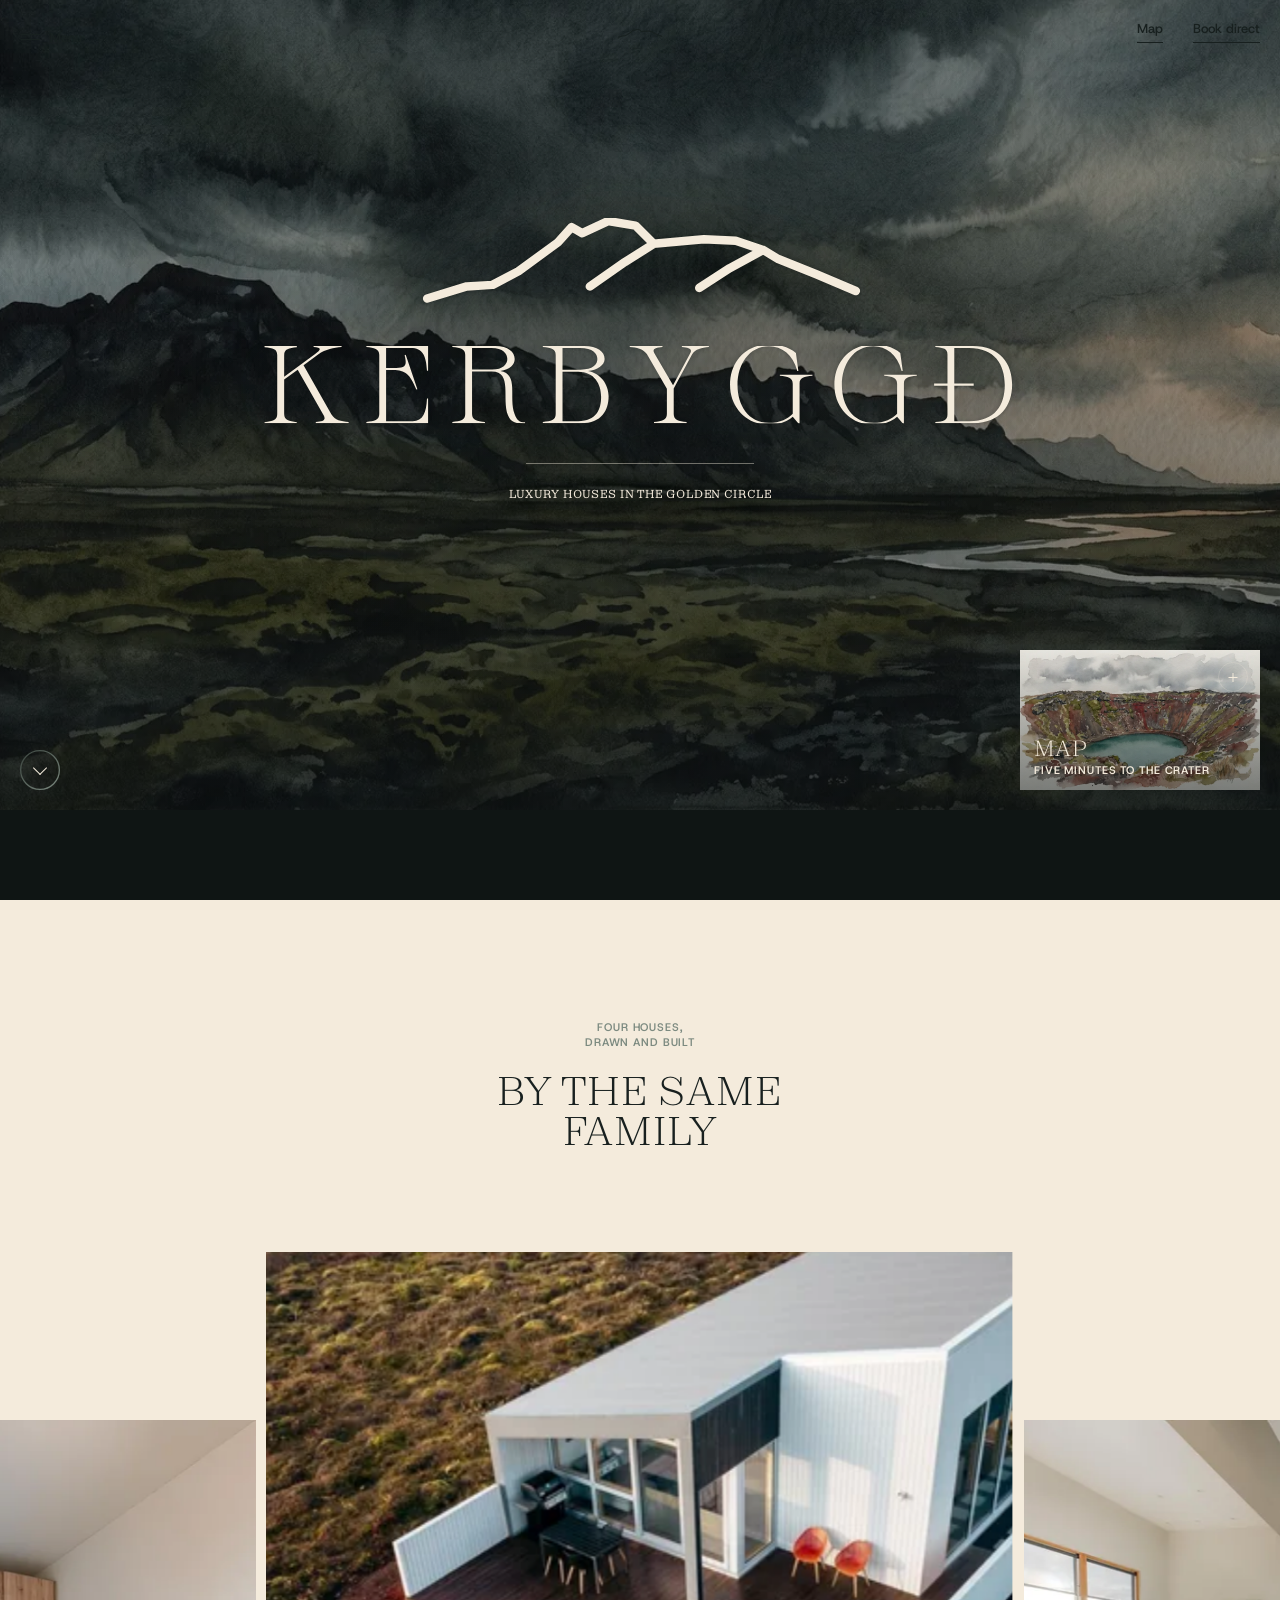
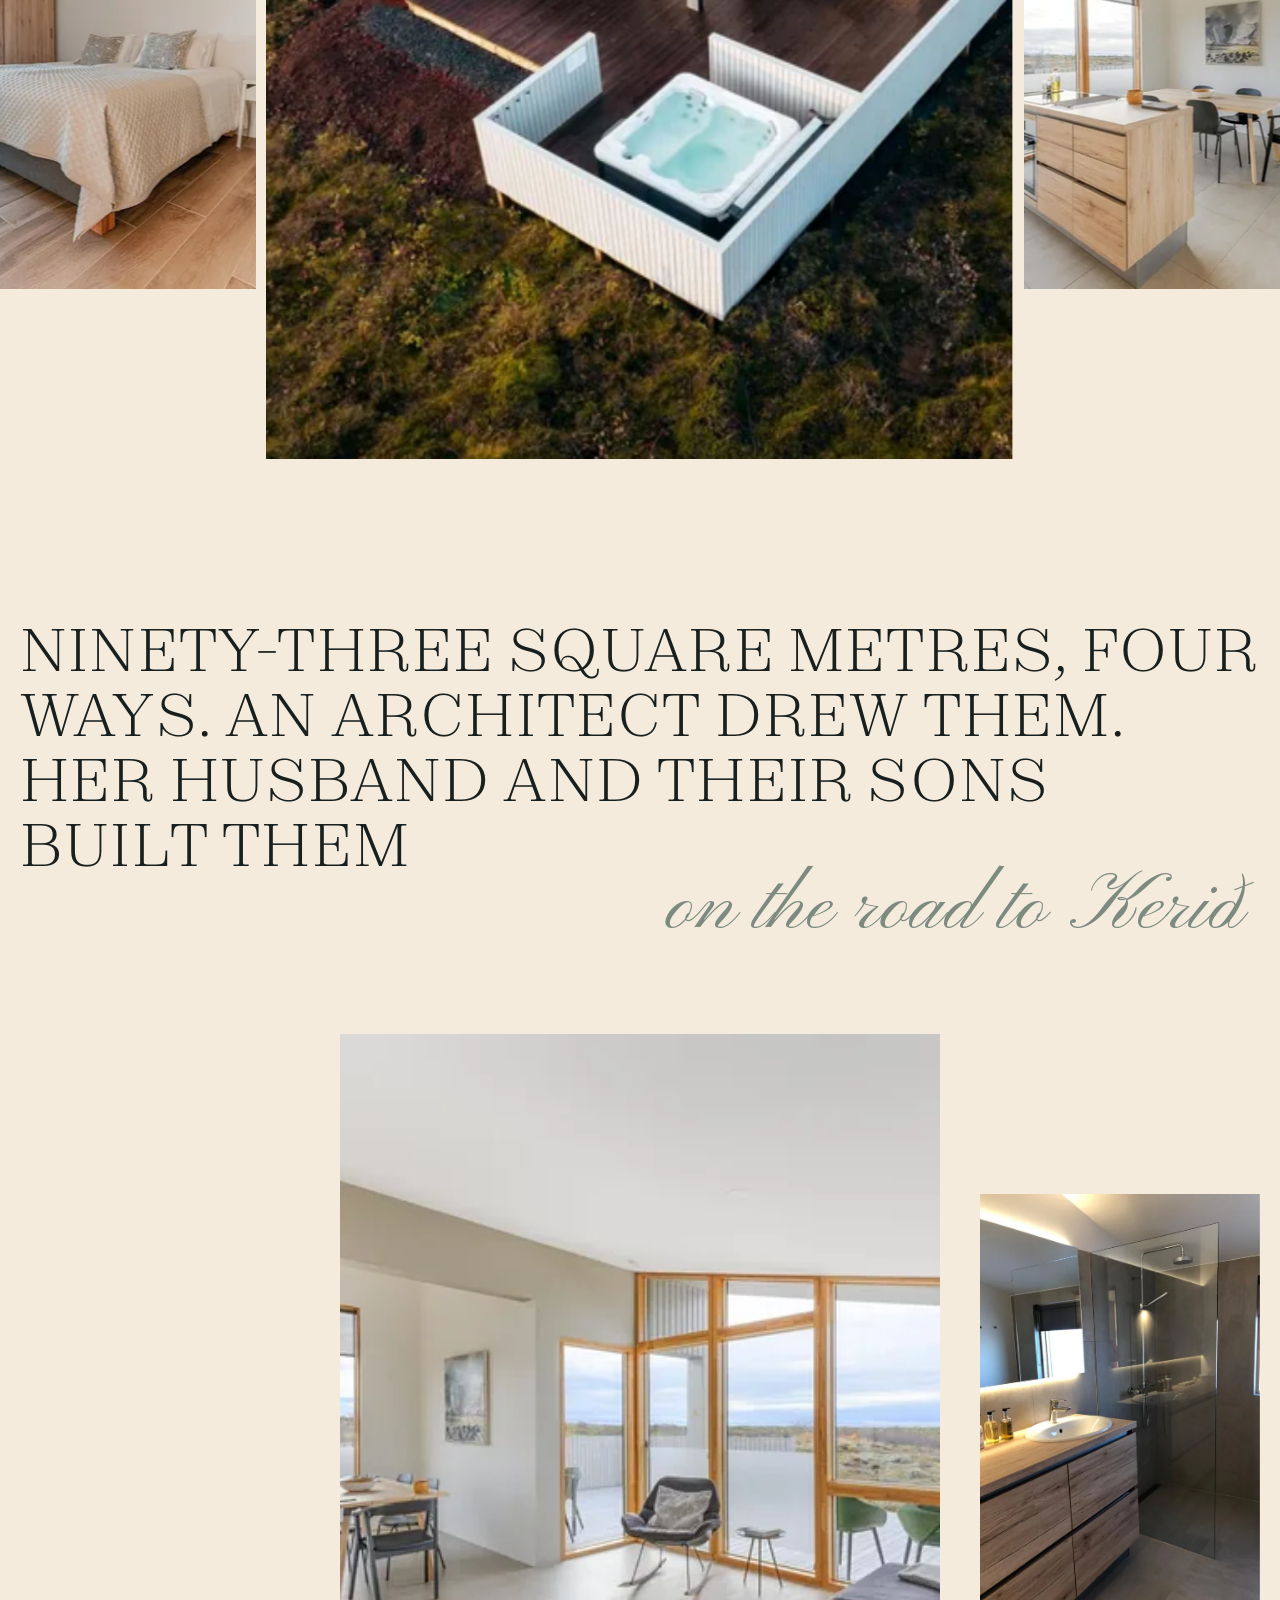
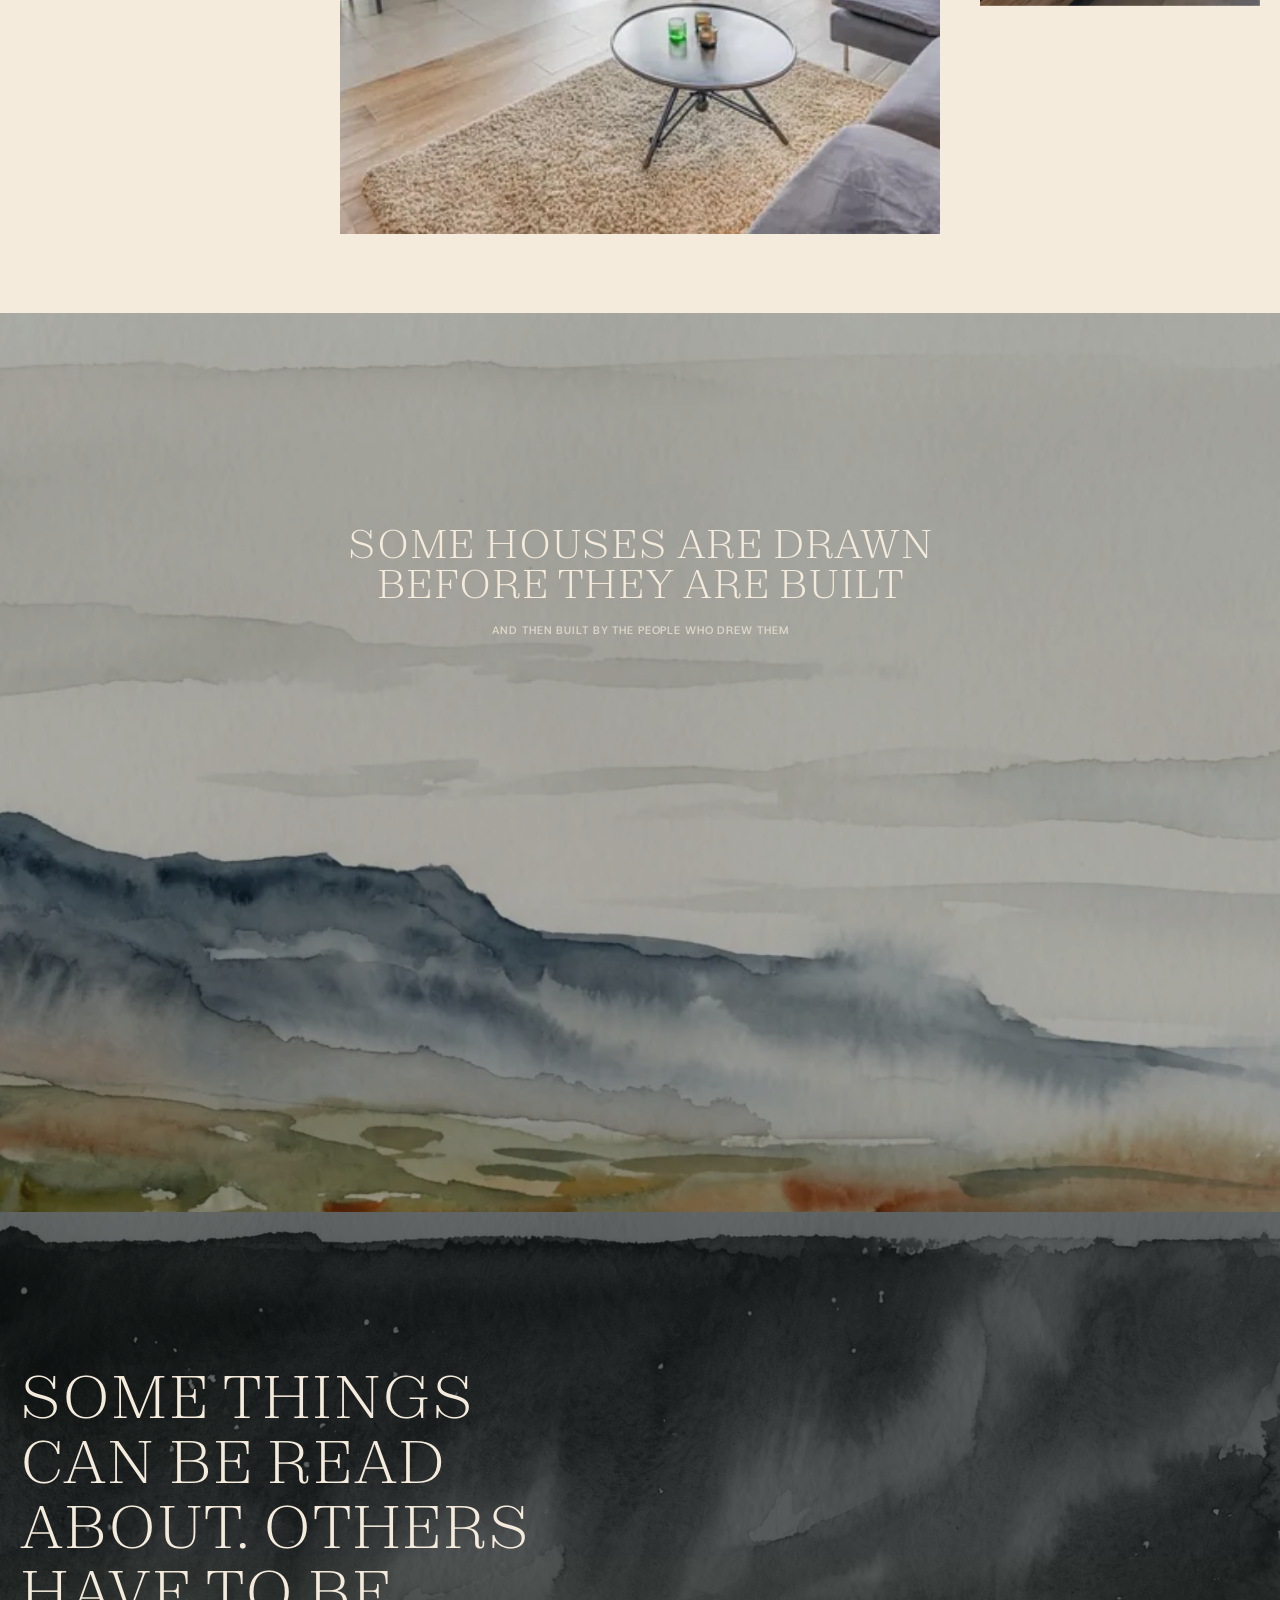
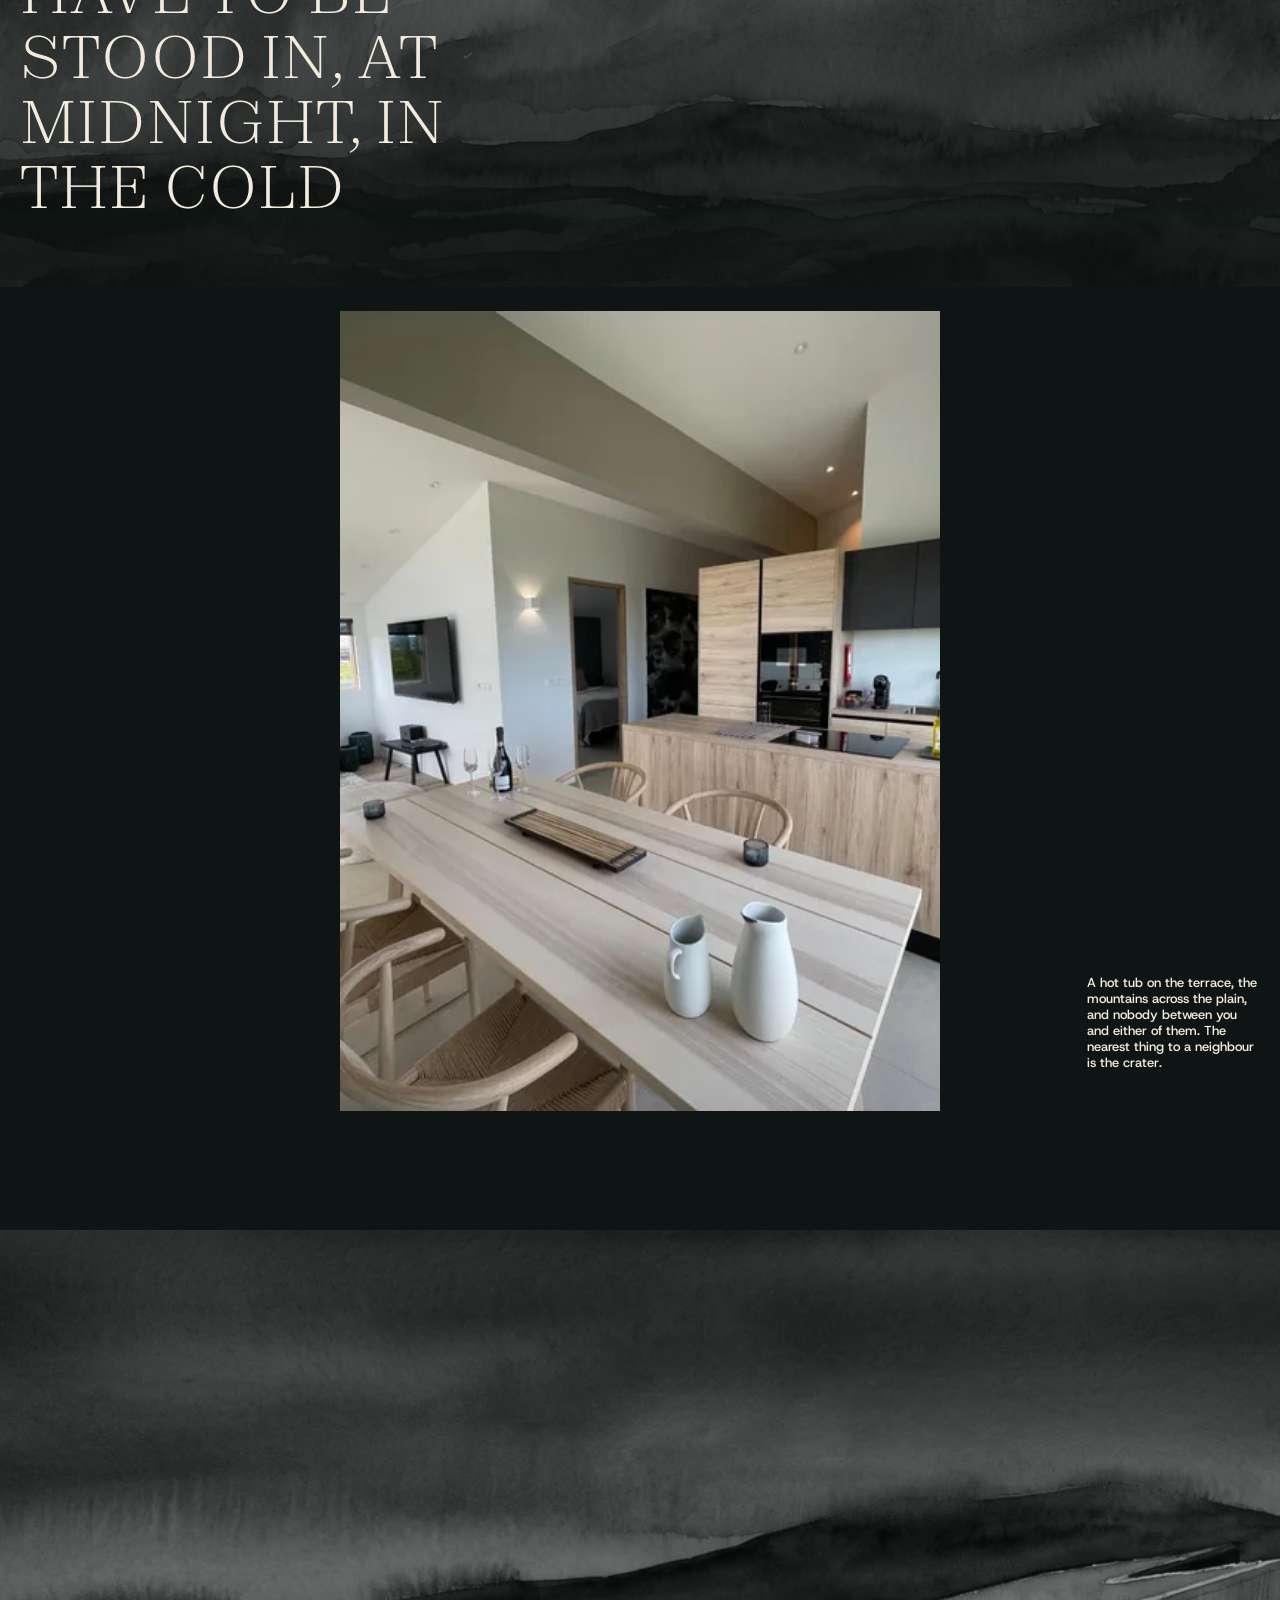
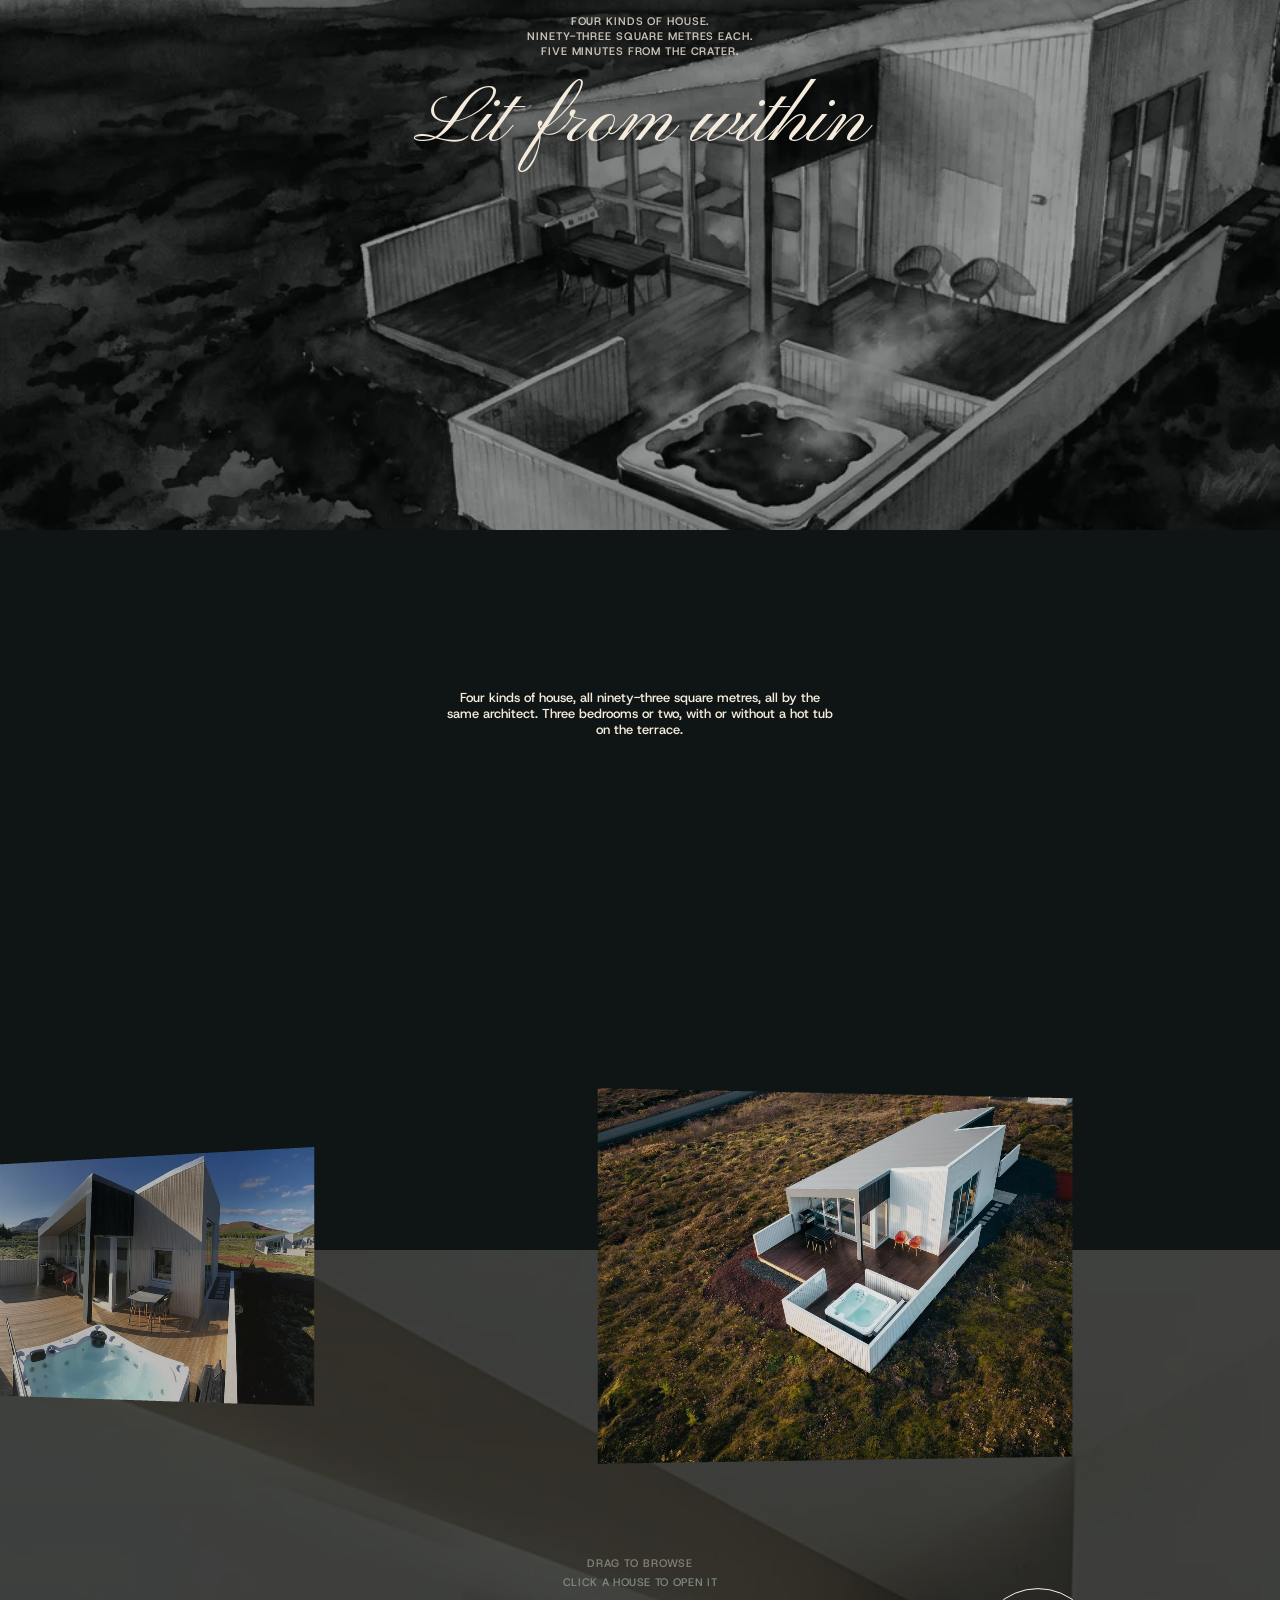
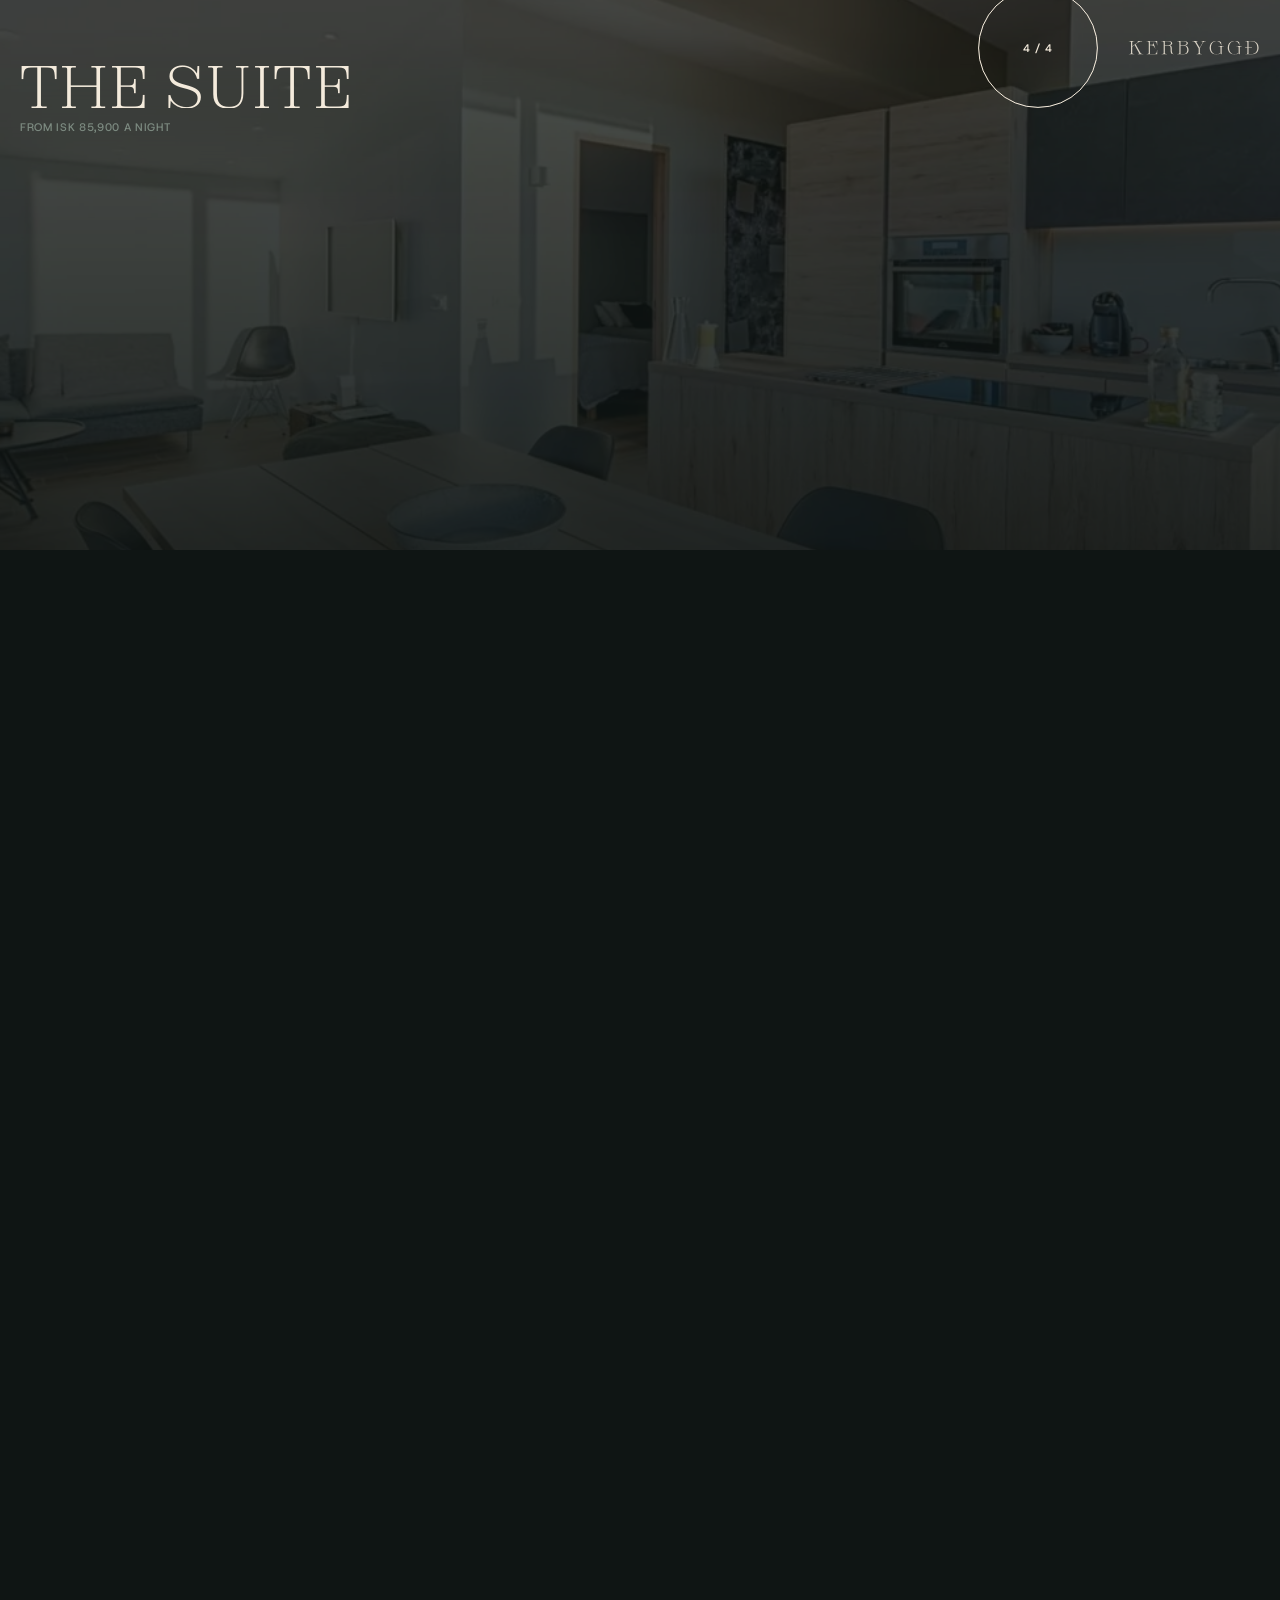
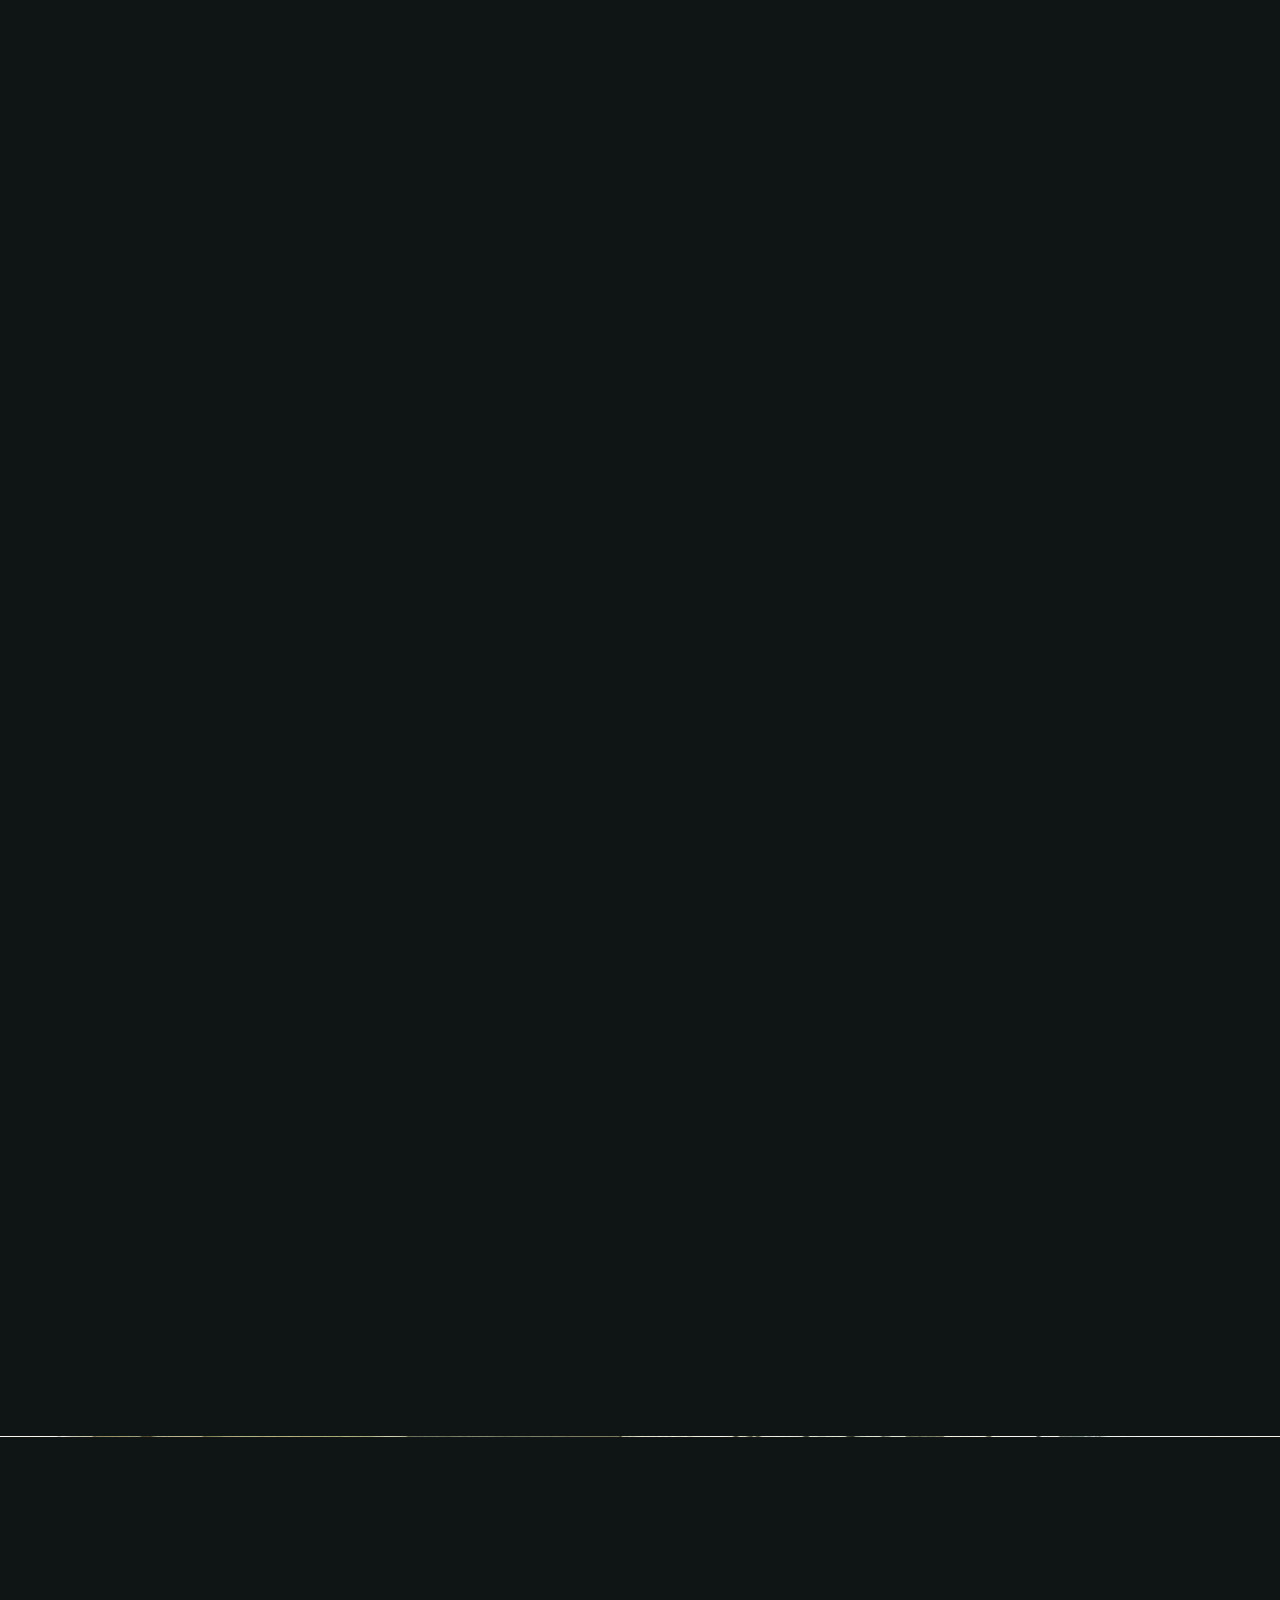
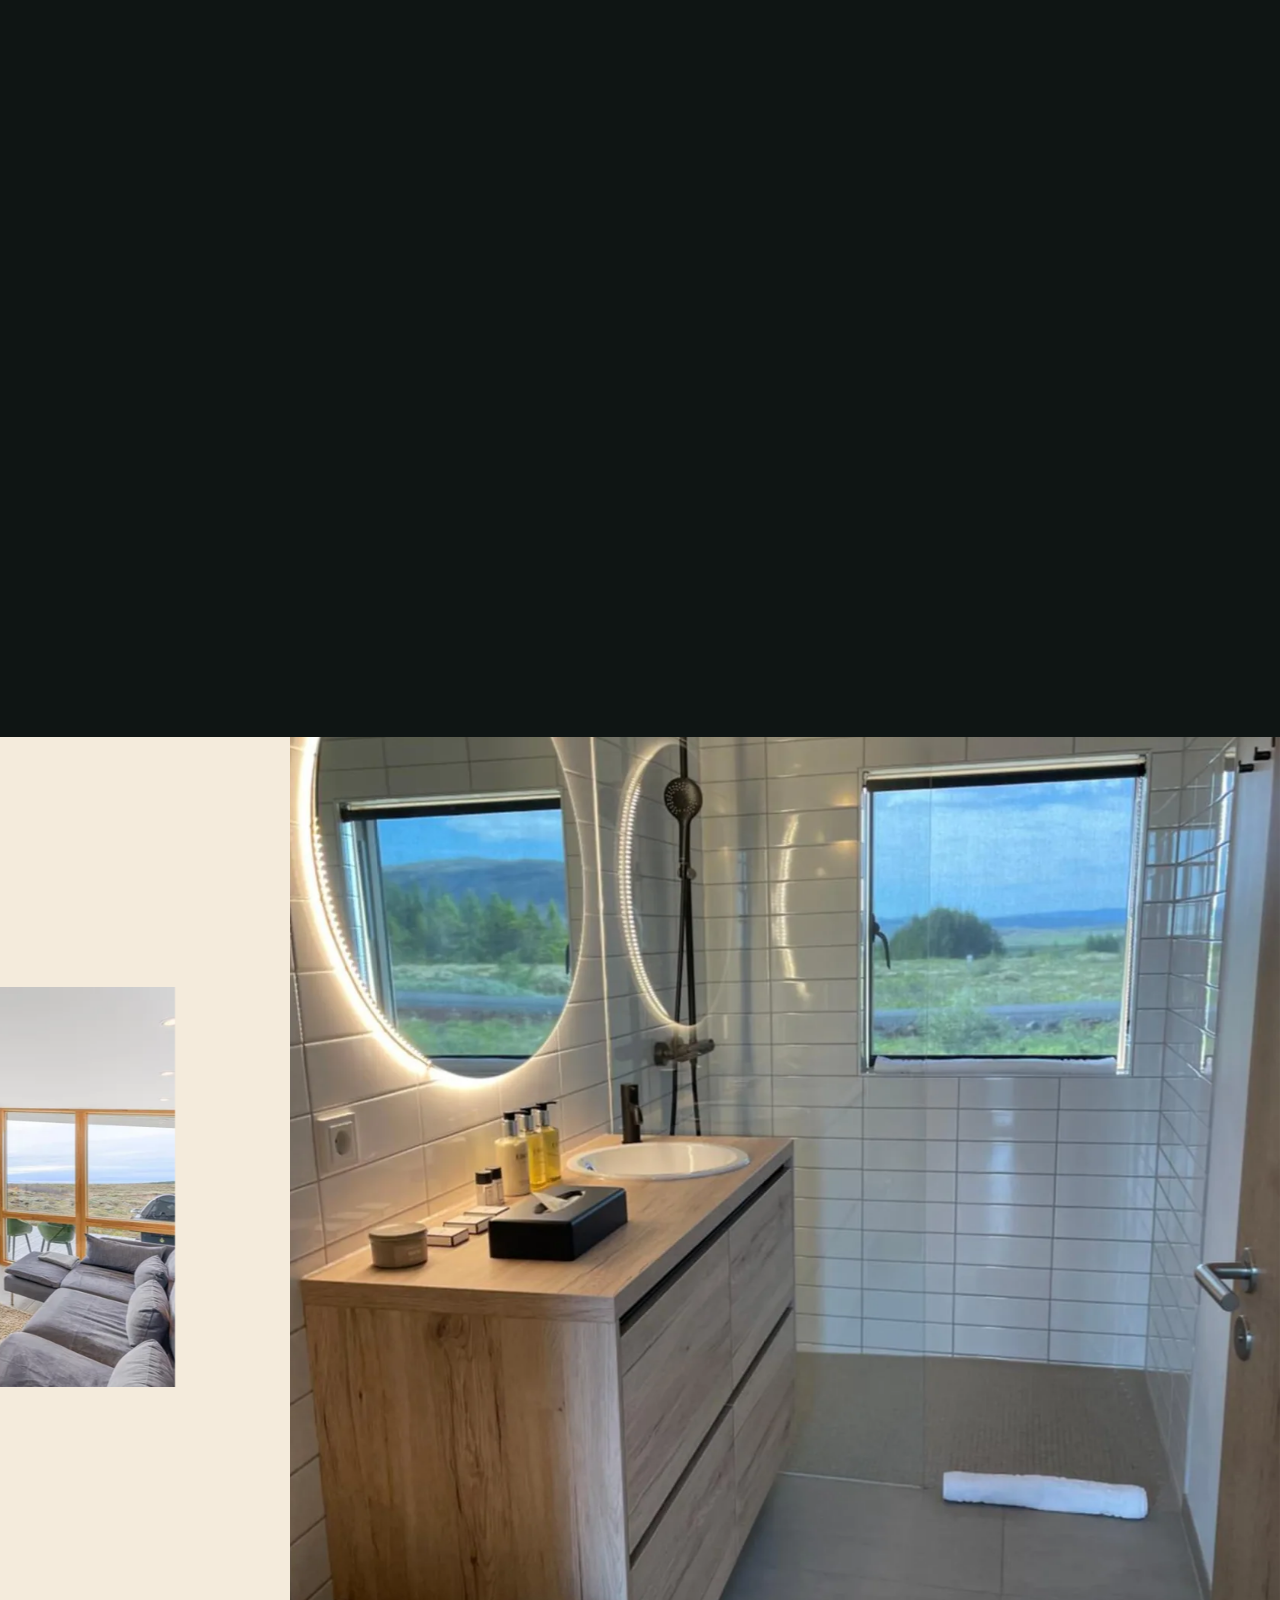
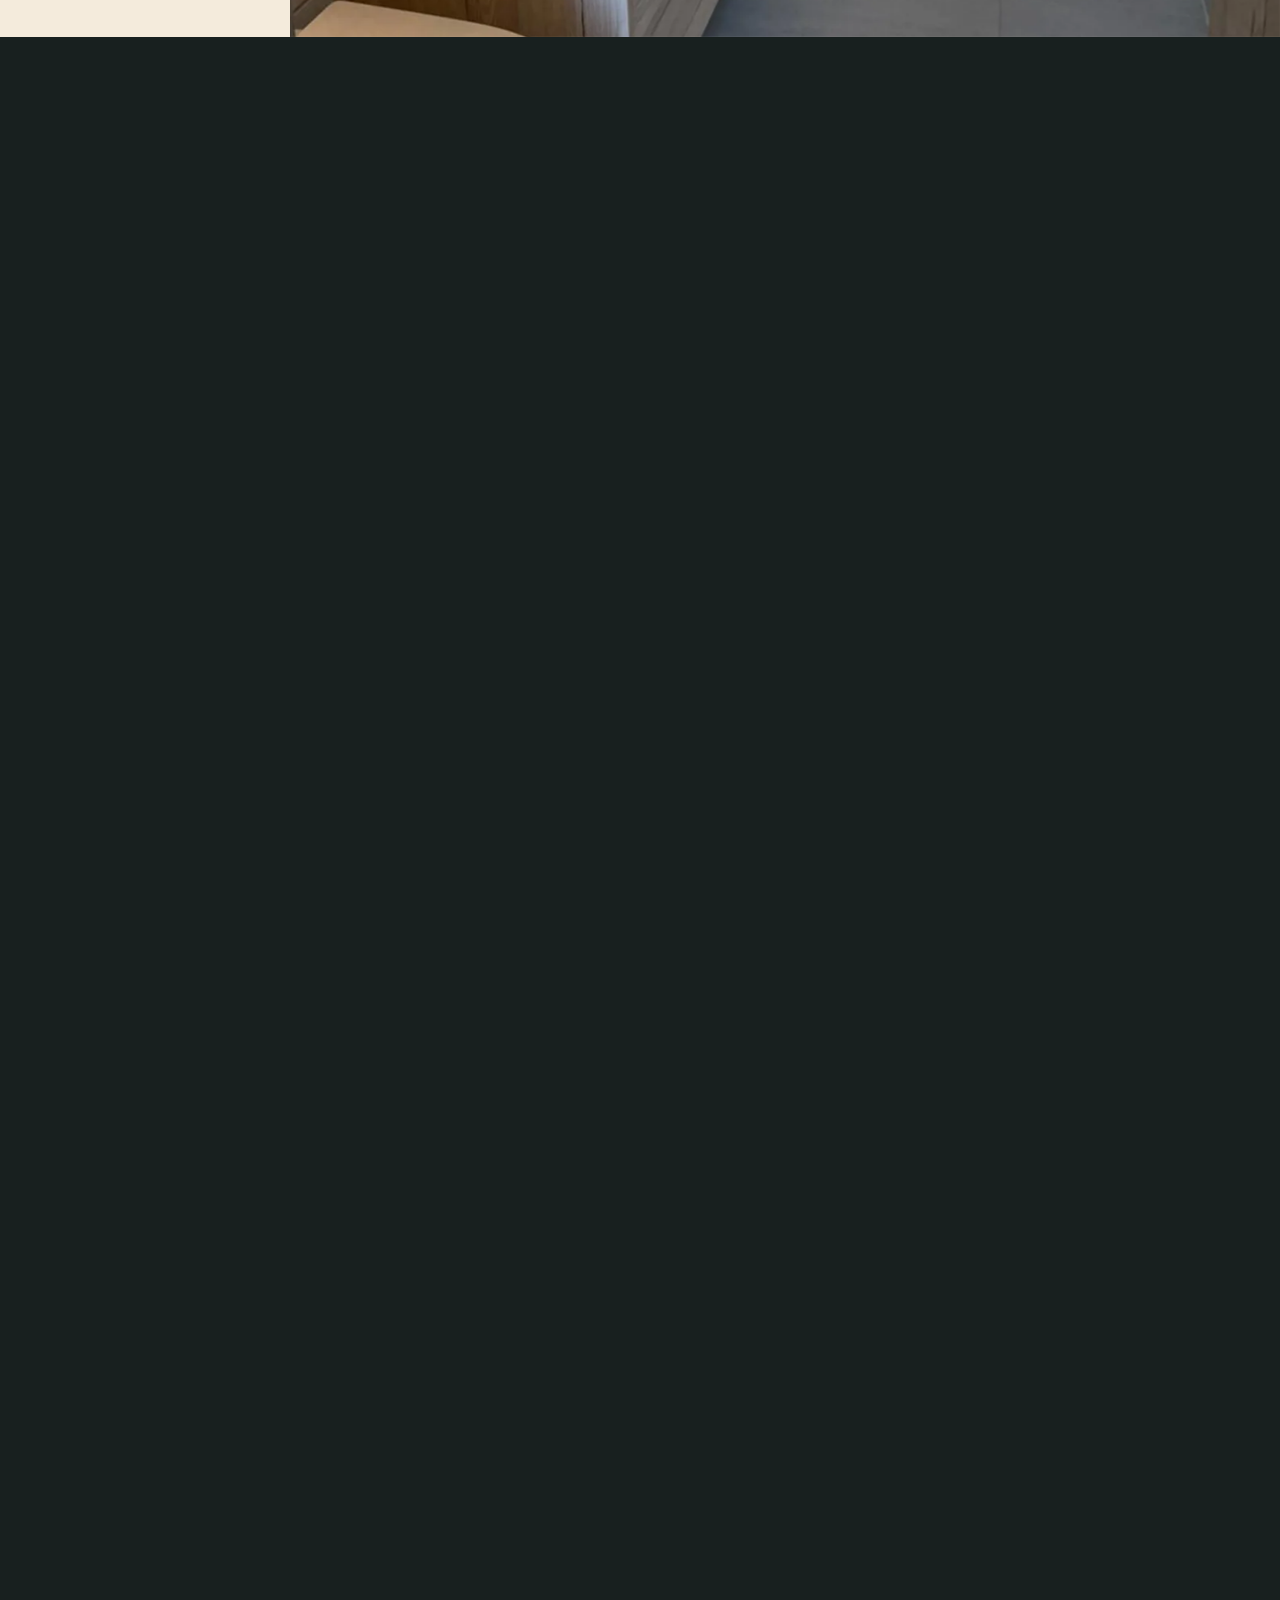
==== commit 44e2efd7: "Deploy 89c0aae (noindex preview)" ====
--- a/index.html
+++ b/index.html
@@ -15,6 +15,7 @@
 <link rel="preload" href="assets/fonts/HostGrotesk-600.woff2" as="font" type="font/woff2" crossorigin>
 <link rel="preload" href="assets/img/paint-heath@1440.webp" as="image" type="image/webp" media="(min-width: 768px)">
 <script type="application/ld+json">{"@context":"https://schema.org","@type":"LodgingBusiness","name":"Kerbyggð","description":"Four architect-designed houses of 93 m² in the Golden Circle, south Iceland, five minutes from the Kerið crater.","url":"https://kerbyggd.is/","telephone":"+354 782 5400","email":"kerhotel@kerhotel.is","address":{"@type":"PostalAddress","streetAddress":"Kerbyggð 1","addressLocality":"Grímsnes- og Grafningshreppur","postalCode":"801","addressCountry":"IS"},"geo":{"@type":"GeoCoordinates","latitude":64.029,"longitude":-20.88},"amenityFeature":[{"@type":"LocationFeatureSpecification","name":"Private hot tub","value":true},{"@type":"LocationFeatureSpecification","name":"Free WiFi","value":true},{"@type":"LocationFeatureSpecification","name":"Underfloor heating","value":true}]}</script>
+<script type="application/ld+json">{"@context":"https://schema.org","@type":"LodgingBusiness","name":"Kerbyggð","url":"https://kerbyggd.is/","review":[{"@type":"Review","author":{"@type":"Person","name":"Christopher"},"reviewBody":"These are beautiful, modern cottages set in an almost otherworldly locale. The views are great, and anyone who loves modern home design will love staying in these cabins. Close to town, but you still feel like you are off in a world of your own. Inga and Ísak were warm, helpful hosts and we wish them the best of luck with the rest of the project.","itemReviewed":{"@type":"LodgingBusiness","name":"Kerbyggð"}},{"@type":"Review","author":{"@type":"Person","name":"Lisa"},"reviewBody":"We were the first to inaugurate House #9. Both exterior and interior of the house was modern and posh. The interior of the property not just met but exceeded our expectations. Everything was brand new and well planned. Our family had a most enjoyable stay and look forward to coming back in the future.","itemReviewed":{"@type":"LodgingBusiness","name":"Kerbyggð"}},{"@type":"Review","author":{"@type":"Person","name":"Ethan"},"reviewBody":"We had spent the first nights of our visit to Iceland in a hotel down the road from here. Upon arrival, we immediately wished we had stayed here instead of the luxury hotel. The house is amazing with great views to boot. It has everything you could need and would be an ideal location to serve as a home base as you explore the many natural wonders of Iceland.","itemReviewed":{"@type":"LodgingBusiness","name":"Kerbyggð"}},{"@type":"Review","author":{"@type":"Person","name":"Brent"},"reviewBody":"The cottage was nicely decorated and extremely clean and comfortable. It was the perfect place to relax and refresh in between busy sightseeing. Inga and her husband were extremely hospitable and helpful. The location also cannot be beat as it is located close to all the sites like Geysir and Gullfoss.","itemReviewed":{"@type":"LodgingBusiness","name":"Kerbyggð"}},{"@type":"Review","author":{"@type":"Person","name":"Linda"},"reviewBody":"What a wonderful place to relax and visit south Iceland. We loved the cottage it was very welcoming. The chocolates were a sweet gesture and very appreciated. Our host was very helpful, check in and checkout was smooth. Definitely a place to recommend.","itemReviewed":{"@type":"LodgingBusiness","name":"Kerbyggð"}}]}</script>
 <link rel="stylesheet" href="styles.css">
 <script>
 document.documentElement.classList.replace('no-js','js');
@@ -79,7 +80,8 @@
       <li><a class="menu__link js-menu-link" href="#selection"><span class="menu__label text-small">Chapter 4</span><span class="menu__title h1">The herbarium</span></a></li>
       <li><a class="menu__link js-menu-link" href="#locations"><span class="menu__label text-small">Chapter 5</span><span class="menu__title h1">Golden Circle</span></a></li>
       <li><a class="menu__link js-menu-link" href="#the-idea"><span class="menu__label text-small">Chapter 6</span><span class="menu__title h1">Inga and Ísak</span></a></li>
-      <li><a class="menu__link js-menu-link" href="#contact"><span class="menu__label text-small">Chapter 7</span><span class="menu__title h1">Book direct</span></a></li>
+      <li><a class="menu__link js-menu-link" href="#reviews"><span class="menu__label text-small">Chapter 7</span><span class="menu__title h1">Reviews</span></a></li>
+      <li><a class="menu__link js-menu-link" href="#contact"><span class="menu__label text-small">Chapter 8</span><span class="menu__title h1">Book direct</span></a></li>
     </ol>
   </div>
 </div>
@@ -134,13 +136,13 @@
     <div class="sticky__layer sticky__layer--sticky l-luxury__pin">
       <div class="l-luxury__row js-luxury-wrapper">
         <figure class="l-luxury__side l-luxury__side--left appear" data-parallax-pattern="landingLuxuryMoveSideDesktop landingLuxuryScaleSideLeftDesktop" data-parallax-measure=".section">
-          <img data-img="int-bed-chair" data-w="720 1024" sizes="25vw" alt="A bedroom with a reading chair by the window">
+          <img data-img="superior-bed" data-w="720 1440 1920" sizes="25vw" alt="A bedroom with a reading chair by the window">
         </figure>
         <figure class="l-luxury__center appear" data-parallax-pattern="landingLuxuryTitle landingLuxuryScaleCenterDesktop" data-parallax-measure=".section">
-          <img data-img="house-aerial" data-w="720 1440 1920" sizes="42vw" alt="A Kerbyggð house from the air, its deck and hot tub on the open heath">
+          <img data-img="suite-aerial" data-w="720 1440 1920 2400" sizes="42vw" alt="A Kerbyggð house from the air, its deck and hot tub on the open heath">
         </figure>
         <figure class="l-luxury__side l-luxury__side--right appear" data-parallax-pattern="landingLuxuryMoveSideDesktop landingLuxuryScaleSideRightDesktop" data-parallax-measure=".section">
-          <img data-img="int-kitchen-view" data-w="720 1024" sizes="25vw" alt="The kitchen island and the door out to the terrace">
+          <img data-img="three-kitchen" data-w="720 1440 1920" sizes="25vw" alt="The kitchen island and the door out to the terrace">
         </figure>
       </div>
     </div>
@@ -156,10 +158,10 @@
 
   <div class="row l-luxury__pair">
     <figure class="col col--md-6 col--md-offset-3 parallax-image-move appear" data-parallax-pattern="imageMove">
-      <img data-img="living-view" data-w="720 1024" sizes="50vw" alt="The living room, corner windows onto the heath">
+      <img data-img="living-view" data-w="720 1440 1920 2560" sizes="50vw" alt="The living room, corner windows onto the heath">
     </figure>
     <figure class="col col--md-3 parallax-image-move appear l-luxury__pair-small" data-parallax-pattern="imageMove">
-      <img data-img="int-bath-tub" data-w="720 1024" sizes="25vw" alt="A bathroom with a free standing bath">
+      <img data-img="three-bath" data-w="720 1440 1920" sizes="25vw" alt="A bathroom with a free standing bath">
     </figure>
   </div>
   </div>
@@ -206,7 +208,7 @@
 <!-- 5 ── COLLECTION / the four houses (WebGL ring) ────────── -->
 <section class="section ui-dark ui-background-alt l-three-worlds" id="collection" data-hold data-themed="ui-dark" data-reveal-root>
   <div class="l-three-worlds__bg appear" data-parallax-pattern="landingThreeWorldsBackground" data-parallax-measure=".section">
-    <img data-img="superior-kitchen" data-w="720 1024" sizes="100vw" alt="">
+    <img data-img="superior-kitchen" data-w="720 1440 1920 2560" sizes="100vw" alt="">
   </div>
   <div class="row l-three-worlds__intro">
     <p class="col col--md-4 col--md-offset-4 text-center" data-reveal="text">Four kinds of house, all ninety-three square metres, all by the same architect. Three bedrooms or two, with or without a hot tub on the terrace.</p>
@@ -223,11 +225,11 @@
       </h2>
       <div class="l-three-worlds__bottom">
         <div class="l-three-worlds__names" id="worlds-names">
-          <span class="h1 l-three-worlds__name is-active" data-href="house-three.html" data-price="69,700" data-img="three-open-plan" data-w="1024">THREE BEDROOM</span>
-          <span class="h1 l-three-worlds__name" data-href="house-three-tub.html" data-price="76,700" data-img="three-bed-king" data-w="1024">THREE WITH TUB</span>
-          <span class="h1 l-three-worlds__name" data-href="house-superior.html" data-price="83,800" data-img="superior-kitchen" data-w="1024">SUPERIOR TWO</span>
-          <span class="h1 l-three-worlds__name" data-href="house-suite.html" data-price="85,900" data-img="suite-kitchen" data-w="1440">THE SUITE</span>
-          <p class="l-three-worlds__price text-small" id="worlds-price">From ISK <b>69,700</b> a night</p>
+          <span class="h1 l-three-worlds__name is-active" data-href="house-three.html" data-price="69,700" data-img="three-open-plan" data-w="1440">THREE BEDROOM</span>
+          <span class="h1 l-three-worlds__name" data-href="house-three-tub.html" data-price="76,700" data-img="three-exterior" data-w="1440">THREE WITH TUB</span>
+          <span class="h1 l-three-worlds__name" data-href="house-superior.html" data-price="83,800" data-img="superior-tub" data-w="1440">SUPERIOR TWO</span>
+          <span class="h1 l-three-worlds__name" data-href="house-suite.html" data-price="85,900" data-img="suite-aerial" data-w="1440">THE SUITE</span>
+          <p class="l-three-worlds__price text-small" id="worlds-price"><span class="l-three-worlds__price-line is-active">From ISK 69,700 a night</span></p>
           <a class="l-three-worlds__open text-small" id="worlds-link" href="house-three.html">View the house</a>
         </div>
         <div class="l-three-worlds__explore">
@@ -252,10 +254,10 @@
     <span class="h0" data-reveal="title">HOUSES</span>
   </h2>
   <ul class="l-rooms-mobile js-rooms-mobile">
-    <li><a href="house-three.html"><span class="l-rooms-mobile__media appear"><img data-img="three-open-plan" data-w="720 1024" sizes="78vw" alt="The open plan living room and kitchen of the three bedroom house"></span><span class="h3">THREE BEDROOM</span><span class="text-small">93 m² · sleeps 6 · one bathroom<span class="l-rooms-mobile__price">From ISK 69,700 a night</span></span></a></li>
-    <li><a href="house-three-tub.html"><span class="l-rooms-mobile__media appear"><img data-img="three-bed-king" data-w="720 1024" sizes="78vw" alt="A king bed under the vaulted ceiling"></span><span class="h3">THREE WITH TUB</span><span class="text-small">93 m² · sleeps 6 · private hot tub<span class="l-rooms-mobile__price">From ISK 76,700 a night</span></span></a></li>
-    <li><a href="house-superior.html"><span class="l-rooms-mobile__media appear"><img data-img="superior-kitchen" data-w="720 1024" sizes="78vw" alt="The kitchen and living room of the superior two bedroom house"></span><span class="h3">SUPERIOR TWO</span><span class="text-small">93 m² · sleeps 5 · two ensuites · hot tub<span class="l-rooms-mobile__price">From ISK 83,800 a night</span></span></a></li>
-    <li><a href="house-suite.html"><span class="l-rooms-mobile__media appear"><img data-img="suite-kitchen" data-w="720 1440" sizes="78vw" alt="The kitchen island and dining table in the suite house"></span><span class="h3">THE SUITE</span><span class="text-small">93 m² · sleeps 4 · two ensuites · hot tub<span class="l-rooms-mobile__price">From ISK 85,900 a night</span></span></a></li>
+    <li><a href="house-three.html"><span class="l-rooms-mobile__media appear"><img data-img="three-open-plan" data-w="720 1440" sizes="78vw" alt="The open plan living room and kitchen of the three bedroom house"></span><span class="h3">THREE BEDROOM</span><span class="text-small">93 m² · sleeps 6 · one bathroom<span class="l-rooms-mobile__price">From ISK 69,700 a night</span></span></a></li>
+    <li><a href="house-three-tub.html"><span class="l-rooms-mobile__media appear"><img data-img="three-exterior" data-w="720 1440" sizes="78vw" alt="A king bed under the vaulted ceiling"></span><span class="h3">THREE WITH TUB</span><span class="text-small">93 m² · sleeps 6 · private hot tub<span class="l-rooms-mobile__price">From ISK 76,700 a night</span></span></a></li>
+    <li><a href="house-superior.html"><span class="l-rooms-mobile__media appear"><img data-img="superior-tub" data-w="720 1440" sizes="78vw" alt="The kitchen and living room of the superior two bedroom house"></span><span class="h3">SUPERIOR TWO</span><span class="text-small">93 m² · sleeps 5 · two ensuites · hot tub<span class="l-rooms-mobile__price">From ISK 83,800 a night</span></span></a></li>
+    <li><a href="house-suite.html"><span class="l-rooms-mobile__media appear"><img data-img="suite-aerial" data-w="720 1440" sizes="78vw" alt="The kitchen island and dining table in the suite house"></span><span class="h3">THE SUITE</span><span class="text-small">93 m² · sleeps 4 · two ensuites · hot tub<span class="l-rooms-mobile__price">From ISK 85,900 a night</span></span></a></li>
   </ul>
   <div class="room-cursor" id="room-cursor" aria-hidden="true">
     <svg viewBox="0 0 96 96"><circle cx="48" cy="48" r="47" fill="rgba(15,21,20,.35)" stroke="rgba(244,235,220,.6)" stroke-width="1"/></svg>
@@ -292,7 +294,7 @@
               <div class="l-expansive-card__body" data-parallax-pattern="landingExpansiveCardContent" data-parallax-measure=".section">
                 <p class="l-expansive-card__lead">A family run business. The architect who designed the houses is the one who lives here.</p>
                 <div class="l-expansive-card__media" data-parallax-pattern="landingExpansiveCardVideo" data-parallax-measure=".section">
-                  <figure class="appear"><img data-img="house-aerial" data-w="720 1440" sizes="50vw" alt="A Kerbyggð house from the air"></figure>
+                  <figure class="appear"><img data-img="suite-aerial" data-w="720 1440 1920 2400" sizes="50vw" alt="A Kerbyggð house from the air"></figure>
                 </div>
                 <div class="l-expansive-card__side" data-reveal-group>
                   <p class="l-expansive-card__subtitle"><span class="text-subtitle-small" data-reveal="subtitle">Drawn by</span><span class="h2" data-reveal="title">INGA</span></p>
@@ -315,13 +317,13 @@
               <h3 class="l-expansive-slider__h"><span class="text-subtitle-small" data-reveal="subtitle">One</span><span class="h2" data-reveal="title">ARCHITECT</span></h3>
               <p data-reveal="text">All the houses are designed by the same architect, so they share a style and differ in what they give you. Ninety-three square metres each, a fully equipped kitchen, a dining area, a living room, and a private terrace facing the mountains.</p>
             </div>
-            <figure class="col col--md-5 parallax-image-move parallax-image-move--x appear js-hmove l-expansive-slider__img-640"><img data-img="living-view" data-w="720 1024" sizes="45vw" alt="The living room and its corner windows"></figure>
+            <figure class="col col--md-5 parallax-image-move parallax-image-move--x appear js-hmove l-expansive-slider__img-640"><img data-img="living-view" data-w="720 1440 1920 2560" sizes="45vw" alt="The living room and its corner windows"></figure>
           </div>
         </div>
 
         <!-- (4) full image -->
         <div class="l-expansive-slider__item l-expansive-slider__item--full">
-          <figure class="parallax-image-move parallax-image-move--x appear js-hmove"><img data-img="suite-bath-bed" data-w="720 1440 1920" sizes="100vw" alt="The bathroom and bedroom of the suite house"></figure>
+          <figure class="parallax-image-move parallax-image-move--x appear js-hmove"><img data-img="suite-bath" data-w="720 1440 1920" sizes="100vw" alt="The bathroom and bedroom of the suite house"></figure>
         </div>
 
         <!-- (5) What is / INCLUDED -->
@@ -332,16 +334,16 @@
               <p data-reveal="text">Bed linen, towels and the final cleaning. Bathrobes and slippers. Coffee, tea, olive oil, salt and pepper in the kitchen. Underfloor heating, a washing machine and a tumble dryer in every house.</p>
             </div>
             <div class="col col--md-7 l-expansive-slider__tiles">
-              <figure class="l-expansive-slider__tile appear parallax-image-move parallax-image-move--x js-hmove"><img data-img="int-bath-tub" data-w="720 1024" sizes="20vw" alt="A bathroom with a free standing bath"></figure>
-              <figure class="l-expansive-slider__tile appear parallax-image-move parallax-image-move--x js-hmove"><img data-img="int-bed-blue" data-w="720 1024" sizes="20vw" alt="A bedroom, morning light on the bed"></figure>
-              <figure class="l-expansive-slider__tile appear parallax-image-move parallax-image-move--x js-hmove"><img data-img="int-kitchen-view" data-w="720 1024" sizes="20vw" alt="The kitchen island and the terrace door"></figure>
+              <figure class="l-expansive-slider__tile appear parallax-image-move parallax-image-move--x js-hmove"><img data-img="three-bath" data-w="720 1440 1920" sizes="20vw" alt="A bathroom with a free standing bath"></figure>
+              <figure class="l-expansive-slider__tile appear parallax-image-move parallax-image-move--x js-hmove"><img data-img="three-twin" data-w="720 1440 1920" sizes="20vw" alt="A bedroom, morning light on the bed"></figure>
+              <figure class="l-expansive-slider__tile appear parallax-image-move parallax-image-move--x js-hmove"><img data-img="three-kitchen" data-w="720 1440 1920" sizes="20vw" alt="The kitchen island and the terrace door"></figure>
             </div>
           </div>
         </div>
 
         <!-- (6) full image -->
         <div class="l-expansive-slider__item l-expansive-slider__item--full">
-          <figure class="parallax-image-move parallax-image-move--x appear js-hmove"><img data-img="int-bed-chair" data-w="720 1024" sizes="100vw" alt="A bedroom with a reading chair by the window"></figure>
+          <figure class="parallax-image-move parallax-image-move--x appear js-hmove"><img data-img="superior-bed" data-w="720 1440 1920" sizes="100vw" alt="A bedroom with a reading chair by the window"></figure>
         </div>
 
         <!-- (7) On the / TERRACE -->
@@ -351,22 +353,22 @@
               <h3 class="l-expansive-slider__h"><span class="text-subtitle-small" data-reveal="subtitle">On the</span><span class="h2" data-reveal="title">TERRACE</span></h3>
               <p class="h3" data-reveal="text">A PRIVATE HOT TUB, A BARBECUE FROM THE FIRST OF MAY TO THE FIRST OF NOVEMBER, AND THE MOUNTAINS ACROSS THE PLAIN.</p>
             </div>
-            <figure class="col col--md-4 appear parallax-image-move parallax-image-move--x js-hmove l-expansive-slider__img-600"><img data-img="house-aerial" data-w="720 1440" sizes="35vw" alt="The deck and hot tub seen from above"></figure>
-            <figure class="col col--md-3 appear parallax-image-move parallax-image-move--x js-hmove l-expansive-slider__img-440"><img data-img="three-open-plan" data-w="720 1024" sizes="25vw" alt="The open plan living room and kitchen"></figure>
+            <figure class="col col--md-4 appear parallax-image-move parallax-image-move--x js-hmove l-expansive-slider__img-600"><img data-img="suite-aerial" data-w="720 1440 1920 2400" sizes="35vw" alt="The deck and hot tub seen from above"></figure>
+            <figure class="col col--md-3 appear parallax-image-move parallax-image-move--x js-hmove l-expansive-slider__img-440"><img data-img="three-open-plan" data-w="720 1440 1920 2560" sizes="25vw" alt="The open plan living room and kitchen"></figure>
           </div>
         </div>
 
         <!-- (8) full image -->
         <div class="l-expansive-slider__item l-expansive-slider__item--full">
-          <figure class="parallax-image-move parallax-image-move--x appear js-hmove"><img data-img="superior-bath-bed" data-w="720 1024" sizes="100vw" alt="An ensuite and bedroom in the superior two bedroom house"></figure>
+          <figure class="parallax-image-move parallax-image-move--x appear js-hmove"><img data-img="superior-bath-bed" data-w="720 1440 1920" sizes="100vw" alt="An ensuite and bedroom in the superior two bedroom house"></figure>
         </div>
 
         <!-- (9) Booked / DIRECT -->
         <div class="l-expansive-slider__item l-expansive-slider__item--service">
           <div class="row l-expansive-slider__service">
-            <figure class="l-expansive-slider__svc-side appear parallax-image-move parallax-image-move--x js-hmove"><img data-img="int-bed-blue" data-w="720 1024" sizes="20vw" alt="A bedroom, morning light on the bed"></figure>
-            <figure class="l-expansive-slider__svc-center appear parallax-image-move parallax-image-move--x js-hmove"><img data-img="superior-kitchen" data-w="720 1024" sizes="28vw" alt="The kitchen and living room of the superior house"></figure>
-            <figure class="l-expansive-slider__svc-side appear parallax-image-move parallax-image-move--x js-hmove"><img data-img="three-bed-king" data-w="720 1024" sizes="20vw" alt="A king bed under the vaulted ceiling"></figure>
+            <figure class="l-expansive-slider__svc-side appear parallax-image-move parallax-image-move--x js-hmove"><img data-img="three-twin" data-w="720 1440 1920" sizes="20vw" alt="A bedroom, morning light on the bed"></figure>
+            <figure class="l-expansive-slider__svc-center appear parallax-image-move parallax-image-move--x js-hmove"><img data-img="superior-kitchen" data-w="720 1440 1920 2560" sizes="28vw" alt="The kitchen and living room of the superior house"></figure>
+            <figure class="l-expansive-slider__svc-side appear parallax-image-move parallax-image-move--x js-hmove"><img data-img="three-bed-king" data-w="720 1440 1920" sizes="20vw" alt="A king bed under the vaulted ceiling"></figure>
             <div class="l-expansive-slider__svc-copy" data-reveal-group data-reveal-distance="0">
               <h3 class="l-expansive-slider__h"><span class="text-subtitle-small" data-reveal="subtitle">Booked</span><span class="h2" data-reveal="title">DIRECT</span></h3>
               <p data-reveal="text">Book on this page and a bottle of sparkling wine is waiting when you arrive. Stay more than four days and ten percent comes off the booking.</p>
@@ -550,13 +552,53 @@
   </div>
 </section>
 
+
+<!-- 10b ── REVIEWS ─────────────────────────────────────────────
+     A crawlable block, not only the scrolled carousel above it. Every review is
+     one Kerbyggð already publishes on their own site, reproduced in full and
+     marked up as Review so a search engine can read who said it. The 9.7 is
+     shown as what it is, a Booking.com score, and is deliberately NOT emitted as
+     aggregateRating: that figure belongs to Booking, and passing a third party's
+     aggregate off as the property's own structured data is exactly the
+     self-serving markup Google penalises. -->
+<section class="section ui-light l-reviews" id="reviews" data-themed="ui-light" data-reveal-root>
+  <div class="l-reviews__head" data-reveal-group>
+    <p class="text-small text-center" data-reveal="text">What guests say</p>
+    <p class="l-reviews__score" data-reveal="title"><b>9.7</b></p>
+    <p class="text-small text-center l-reviews__meta" data-reveal="text">Exceptional<span>356 reviews on Booking.com</span></p>
+  </div>
+  <ul class="l-reviews__list">
+      <li class="l-reviews__item appear">
+        <blockquote class="l-reviews__quote"><p>These are beautiful, modern cottages set in an almost otherworldly locale. The views are great, and anyone who loves modern home design will love staying in these cabins. Close to town, but you still feel like you are off in a world of your own. Inga and Ísak were warm, helpful hosts and we wish them the best of luck with the rest of the project.</p></blockquote>
+        <p class="text-small l-reviews__by">Christopher<span>United States</span></p>
+      </li>
+      <li class="l-reviews__item appear">
+        <blockquote class="l-reviews__quote"><p>We were the first to inaugurate House #9. Both exterior and interior of the house was modern and posh. The interior of the property not just met but exceeded our expectations. Everything was brand new and well planned. Our family had a most enjoyable stay and look forward to coming back in the future.</p></blockquote>
+        <p class="text-small l-reviews__by">Lisa<span>Hong Kong</span></p>
+      </li>
+      <li class="l-reviews__item appear">
+        <blockquote class="l-reviews__quote"><p>We had spent the first nights of our visit to Iceland in a hotel down the road from here. Upon arrival, we immediately wished we had stayed here instead of the luxury hotel. The house is amazing with great views to boot. It has everything you could need and would be an ideal location to serve as a home base as you explore the many natural wonders of Iceland.</p></blockquote>
+        <p class="text-small l-reviews__by">Ethan<span>United States</span></p>
+      </li>
+      <li class="l-reviews__item appear">
+        <blockquote class="l-reviews__quote"><p>The cottage was nicely decorated and extremely clean and comfortable. It was the perfect place to relax and refresh in between busy sightseeing. Inga and her husband were extremely hospitable and helpful. The location also cannot be beat as it is located close to all the sites like Geysir and Gullfoss.</p></blockquote>
+        <p class="text-small l-reviews__by">Brent<span>United States</span></p>
+      </li>
+      <li class="l-reviews__item appear">
+        <blockquote class="l-reviews__quote"><p>What a wonderful place to relax and visit south Iceland. We loved the cottage it was very welcoming. The chocolates were a sweet gesture and very appreciated. Our host was very helpful, check in and checkout was smooth. Definitely a place to recommend.</p></blockquote>
+        <p class="text-small l-reviews__by">Linda<span>Belgium</span></p>
+      </li>
+  </ul>
+  <p class="l-reviews__foot text-small" data-reveal="text">Reviews as published by Kerbyggð and on Booking.com.</p>
+</section>
+
 <!-- 11 ── CONTACT / book direct ──────────────────────────── -->
 <section class="section register-section ui-light" id="contact" data-themed="ui-light" data-reveal-root>
   <div class="register sticky sticky--full-height sticky--under-previous sticky--under-next">
     <div class="register__spacer"></div>
     <div class="sticky__layer sticky__layer--sticky register__bg-layer">
       <figure class="register__bg parallax-image-zoom appear" data-parallax-pattern="registerBgMove registerBgScale" data-parallax-measure=".section">
-        <img data-img="living-view" data-w="720 1024" sizes="100vw" alt="The living room and its corner windows onto the heath">
+        <img data-img="living-view" data-w="720 1440 1920 2560" sizes="100vw" alt="The living room and its corner windows onto the heath">
       </figure>
     </div>
     <div class="sticky__layer sticky__layer--top register__screen" data-parallax-pattern="registerScreen" data-parallax-measure=".section">
--- a/styles.css
+++ b/styles.css
@@ -1158,7 +1158,21 @@
    find out, which is exactly the trip to the OTA this build exists to stop.
    The figure sits with the name in the selector, with the spec on touch, and as
    a full fact row on the house pages. */
-.l-three-worlds__price{position:absolute;top:100%;left:0;margin-top:12px;color:var(--t-primary);letter-spacing:.06em}
+.l-three-worlds__price{position:absolute;top:100%;left:0;margin-top:12px;height:1.36em;color:var(--t-primary);letter-spacing:.06em}
+/* Same vocabulary as the house name above it: a mask, characters that slide
+   vertically on the house curve, staggered, and direction-aware so the rate
+   leaves the way the name leaves. The stagger is tighter than the name's 12ms
+   because this line has three times the characters at a fifth the size, and at
+   12ms the tail of the number was still arriving after the name had settled. */
+.l-three-worlds__price-line{position:absolute;left:0;top:0;white-space:nowrap;overflow:hidden;line-height:1.36}
+.l-three-worlds__price-line .char{transition:transform .6s var(--ease-house);transition-delay:calc(var(--char-index) * 5ms)}
+.l-three-worlds__price-line:not(.is-active) .char{transform:translateY(130%)}
+.l-three-worlds__price-line.is-leaving-up .char{transform:translateY(-130%)}
+@media (prefers-reduced-motion:reduce){
+  .l-three-worlds__price-line .char{transition:none}
+  .l-three-worlds__price-line:not(.is-active){opacity:0}
+  .l-three-worlds__price-line:not(.is-active) .char{transform:none}
+}
 .l-three-worlds__price b{font-weight:600;color:var(--t-text)}
 .l-rooms-mobile__price{display:block;margin-top:4px;color:var(--t-primary);letter-spacing:.06em}
 .l-room-others__price{display:block;margin-top:4px;color:var(--t-primary);letter-spacing:.06em}
@@ -1168,3 +1182,60 @@
    adds no height and the bottom row sat 3px off the viewport edge. Reserve the
    line's height instead of nudging the whole block by a magic number. */
 @media (min-width:768px){ .l-three-worlds__bottom{bottom:calc(var(--spacing) + 30px)} }
+
+/* ---- map chapter: length, and the title that ran under the card ----
+   650svh of scroll for four stops was more than the content earns; 72svh a stop
+   with a shorter run-out keeps the flight and loses the wait. The title was
+   centred across the full width with the card pinned right, so the h0 ran
+   underneath it and the last word was never visible: give the title the left of
+   the screen and let the card have the right. */
+@media (min-width:768px){
+  .l-location__card-sticky{height:calc(72svh * var(--location-count,4) + 40svh)}
+  .l-location__map-layer{height:calc(72svh * var(--location-count,4) + 40svh + 80svh)}
+  .l-location__title{right:auto;width:min(58vw,760px);align-items:flex-start;text-align:left;
+    padding-left:var(--spacing);padding-right:0}
+  .l-location__title .h0{font-size:6.4rem;line-height:1.02}
+  .l-location__title .text-subtitle{font-size:5.6rem}
+}
+@media (min-width:1600px){ .l-location__title .h0{font-size:8rem} }
+
+/* ---- the herbarium's closing pages ----
+   A full viewport of nothing between the two paragraphs, and the first of them
+   set three columns wide, which turned an ordinary sentence into a tall ribbon
+   of uppercase serif two or three words to the line. Give the copy a readable
+   measure and cut the gap to something that still separates them. */
+.l-selection__spacer{height:34svh}
+@media (min-width:768px){
+  .l-selection__flow .row:first-child .h3{
+    flex:0 0 41.6667vw;max-width:41.6667vw;margin-left:16.6667vw}
+  .l-selection__statement{flex:0 0 50vw;max-width:50vw;margin-left:41.6667vw}
+}
+@media (max-width:767px){ .l-selection__spacer{height:16svh} }
+
+/* ---- reviews ----
+   The carousel above is the moment; this is the part a search engine and a
+   sceptical reader both need: every review in full, on the page, at rest. */
+.l-reviews{padding:calc(var(--spacing)*6) var(--spacing) calc(var(--spacing)*7)}
+.l-reviews__head{display:flex;flex-direction:column;align-items:center;gap:calc(var(--spacing)*.6);
+  margin-bottom:calc(var(--spacing)*4)}
+.l-reviews__score{font-family:var(--font-serif);font-weight:300;line-height:.9;color:var(--t-heading);
+  font-size:11rem;letter-spacing:.01em;font-variant-numeric:tabular-nums}
+.l-reviews__meta{text-align:center;color:var(--t-text)}
+.l-reviews__meta span{display:block;color:var(--t-small);margin-top:4px}
+.l-reviews__list{display:grid;gap:calc(var(--spacing)*2.5);max-width:1180px;margin:0 auto;
+  grid-template-columns:1fr}
+@media (min-width:768px){ .l-reviews__list{grid-template-columns:repeat(2,1fr);
+  gap:calc(var(--spacing)*3) calc(var(--spacing)*4)} }
+@media (min-width:1400px){ .l-reviews__list{grid-template-columns:repeat(3,1fr)} }
+/* the first review is the longest and carries the section, so it spans */
+@media (min-width:1400px){ .l-reviews__item:first-child{grid-column:span 2} }
+.l-reviews__item{display:flex;flex-direction:column;gap:calc(var(--spacing)*.9);
+  border-top:1px solid var(--t-line);padding-top:calc(var(--spacing)*1.1)}
+.l-reviews__quote{margin:0}
+.l-reviews__quote p{margin:0;font-size:1.6rem;line-height:1.5;color:var(--t-text);max-width:52ch;
+  text-wrap:pretty}
+.l-reviews__by{color:var(--t-heading)}
+.l-reviews__by span{display:block;color:var(--t-small);margin-top:2px}
+.l-reviews__foot{text-align:center;color:var(--t-small);margin-top:calc(var(--spacing)*3.5)}
+@media (min-width:1920px){ .l-reviews__quote p{font-size:1.8rem} }
+@media (max-width:767px){ .l-reviews__score{font-size:7.2rem} .l-reviews__quote p{font-size:1.5rem} }
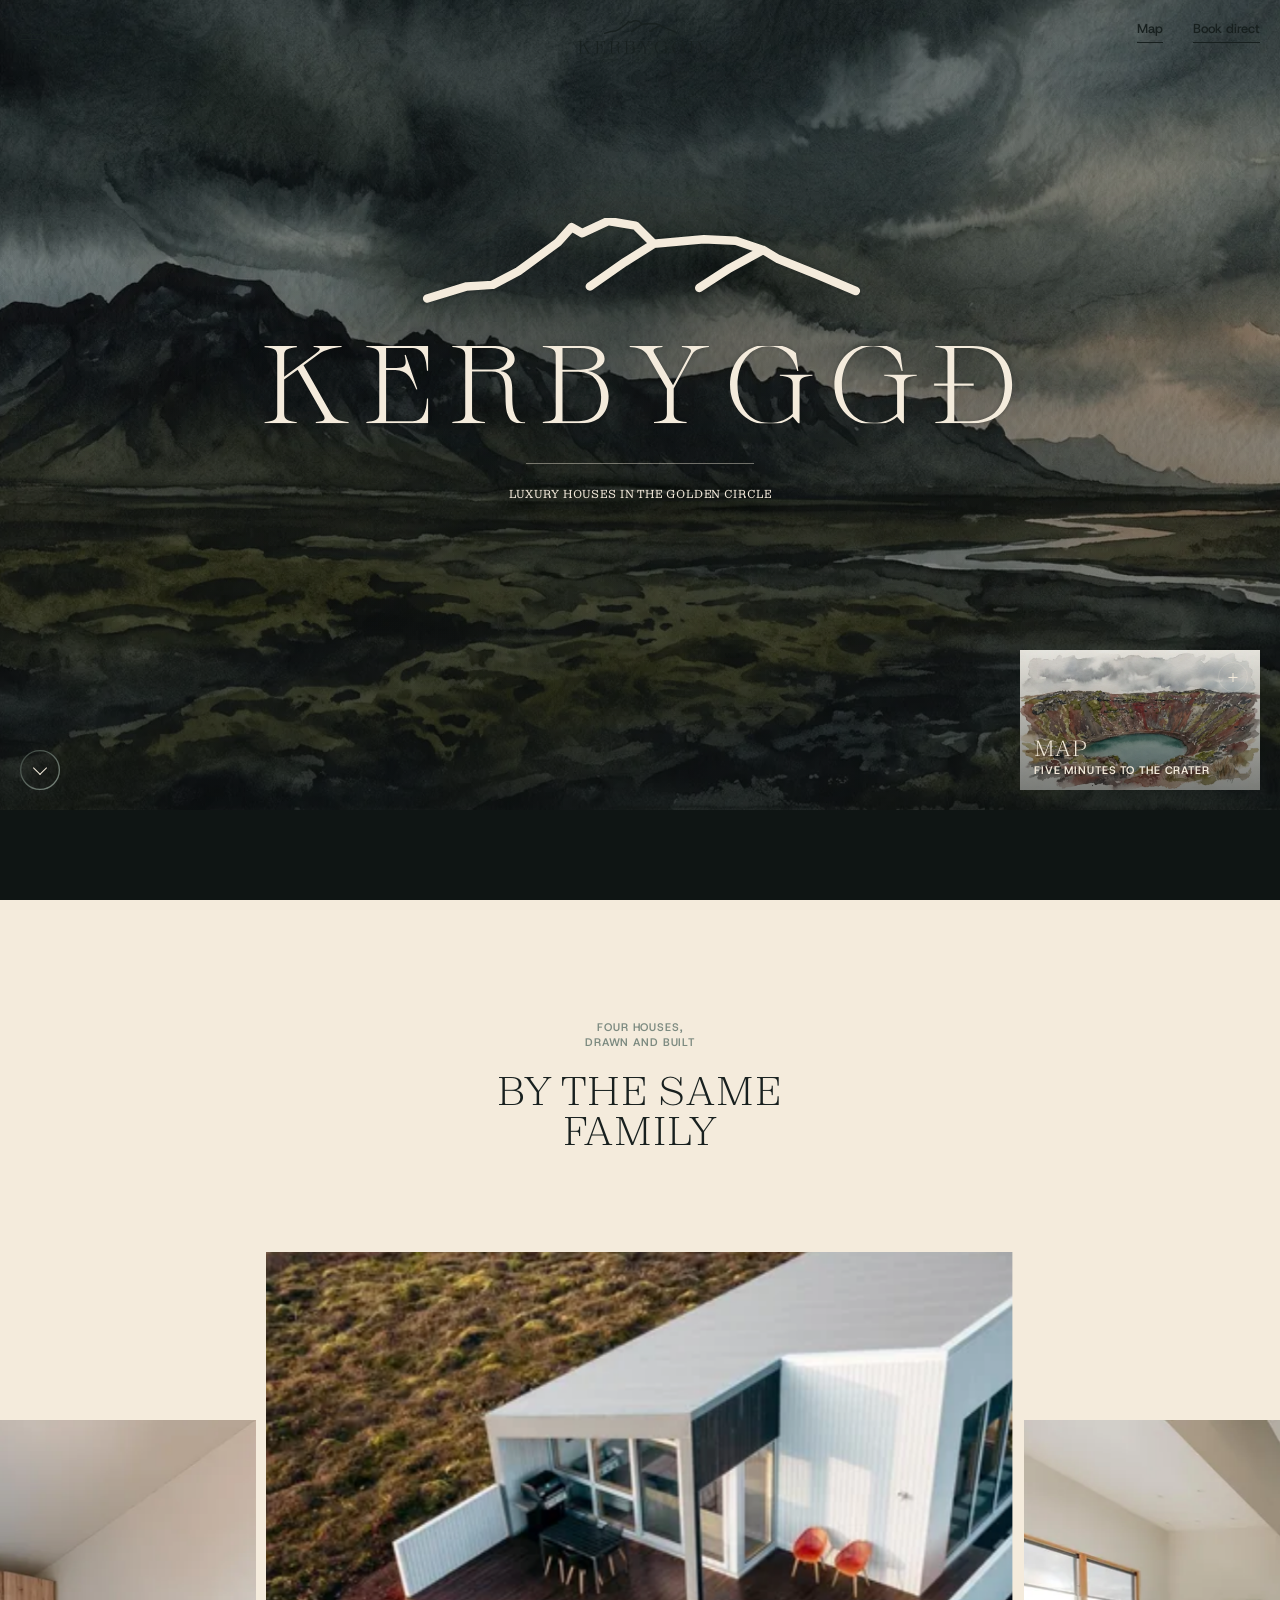
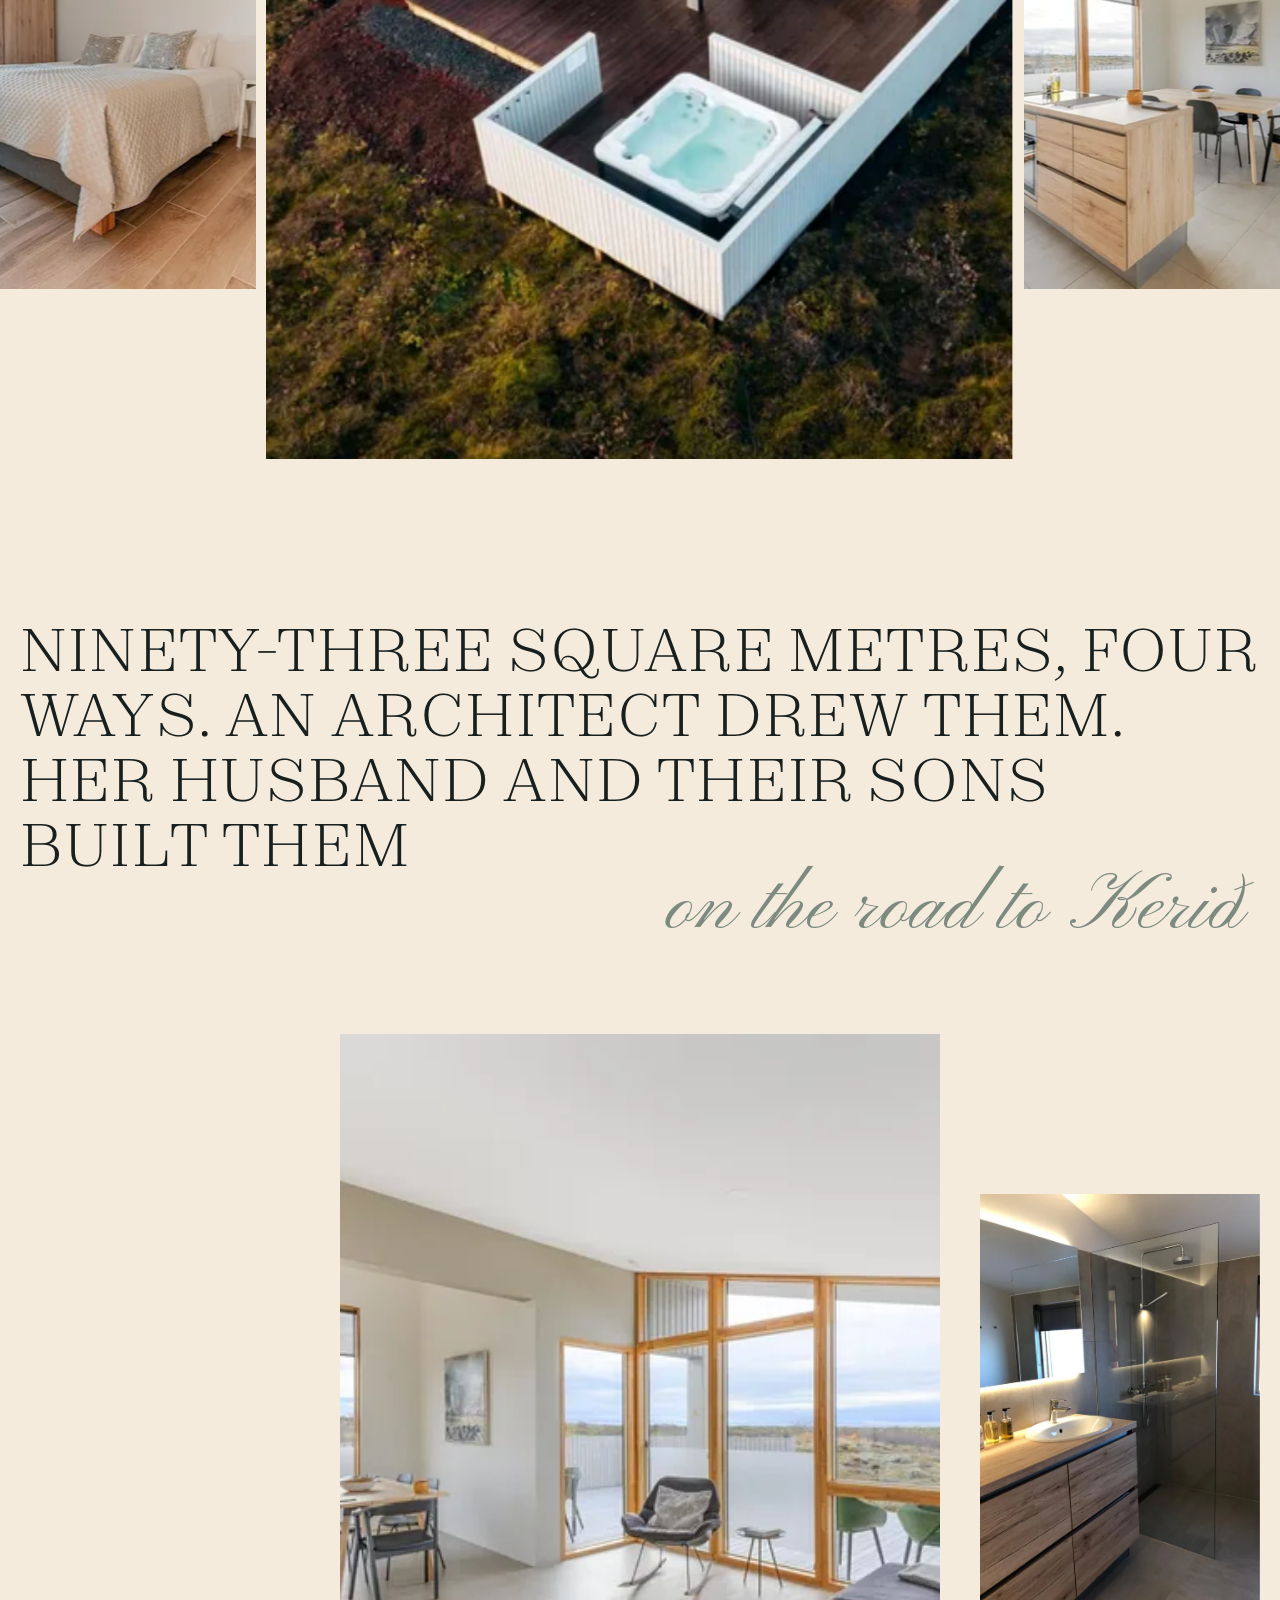
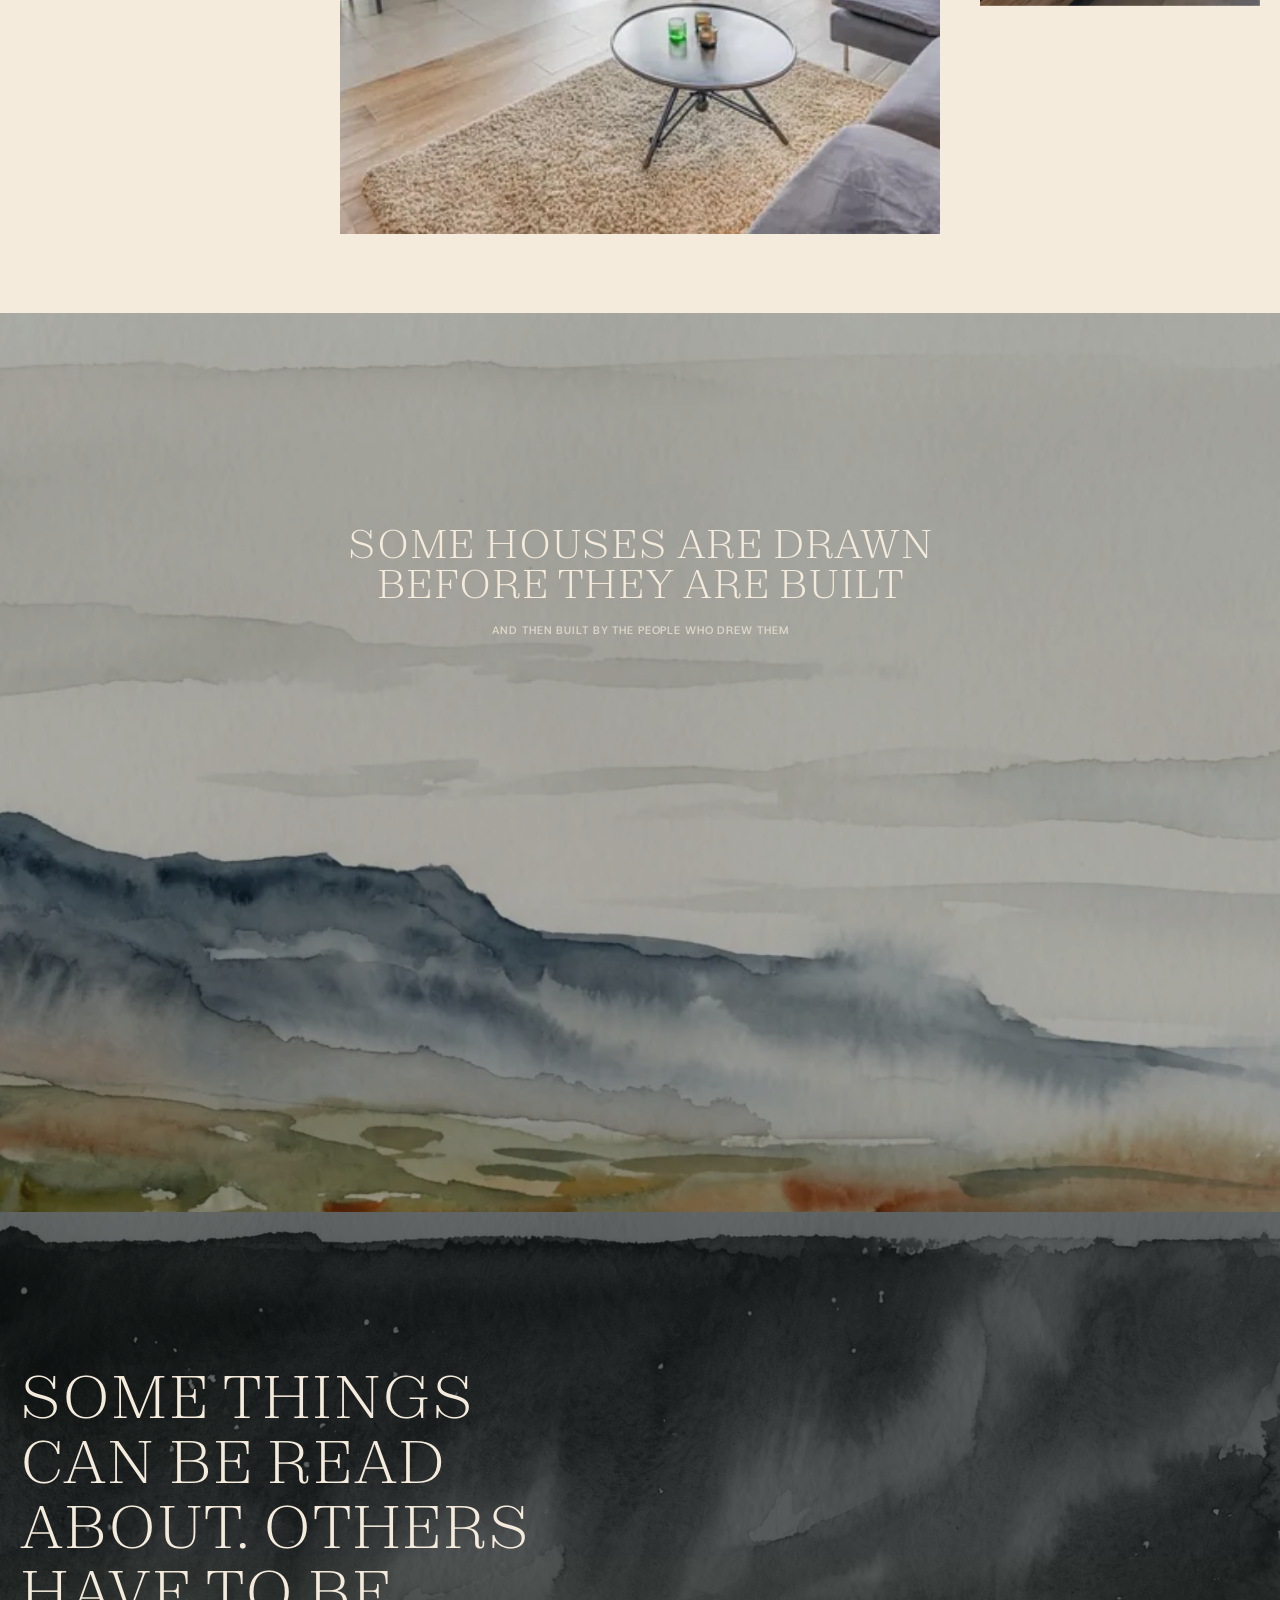
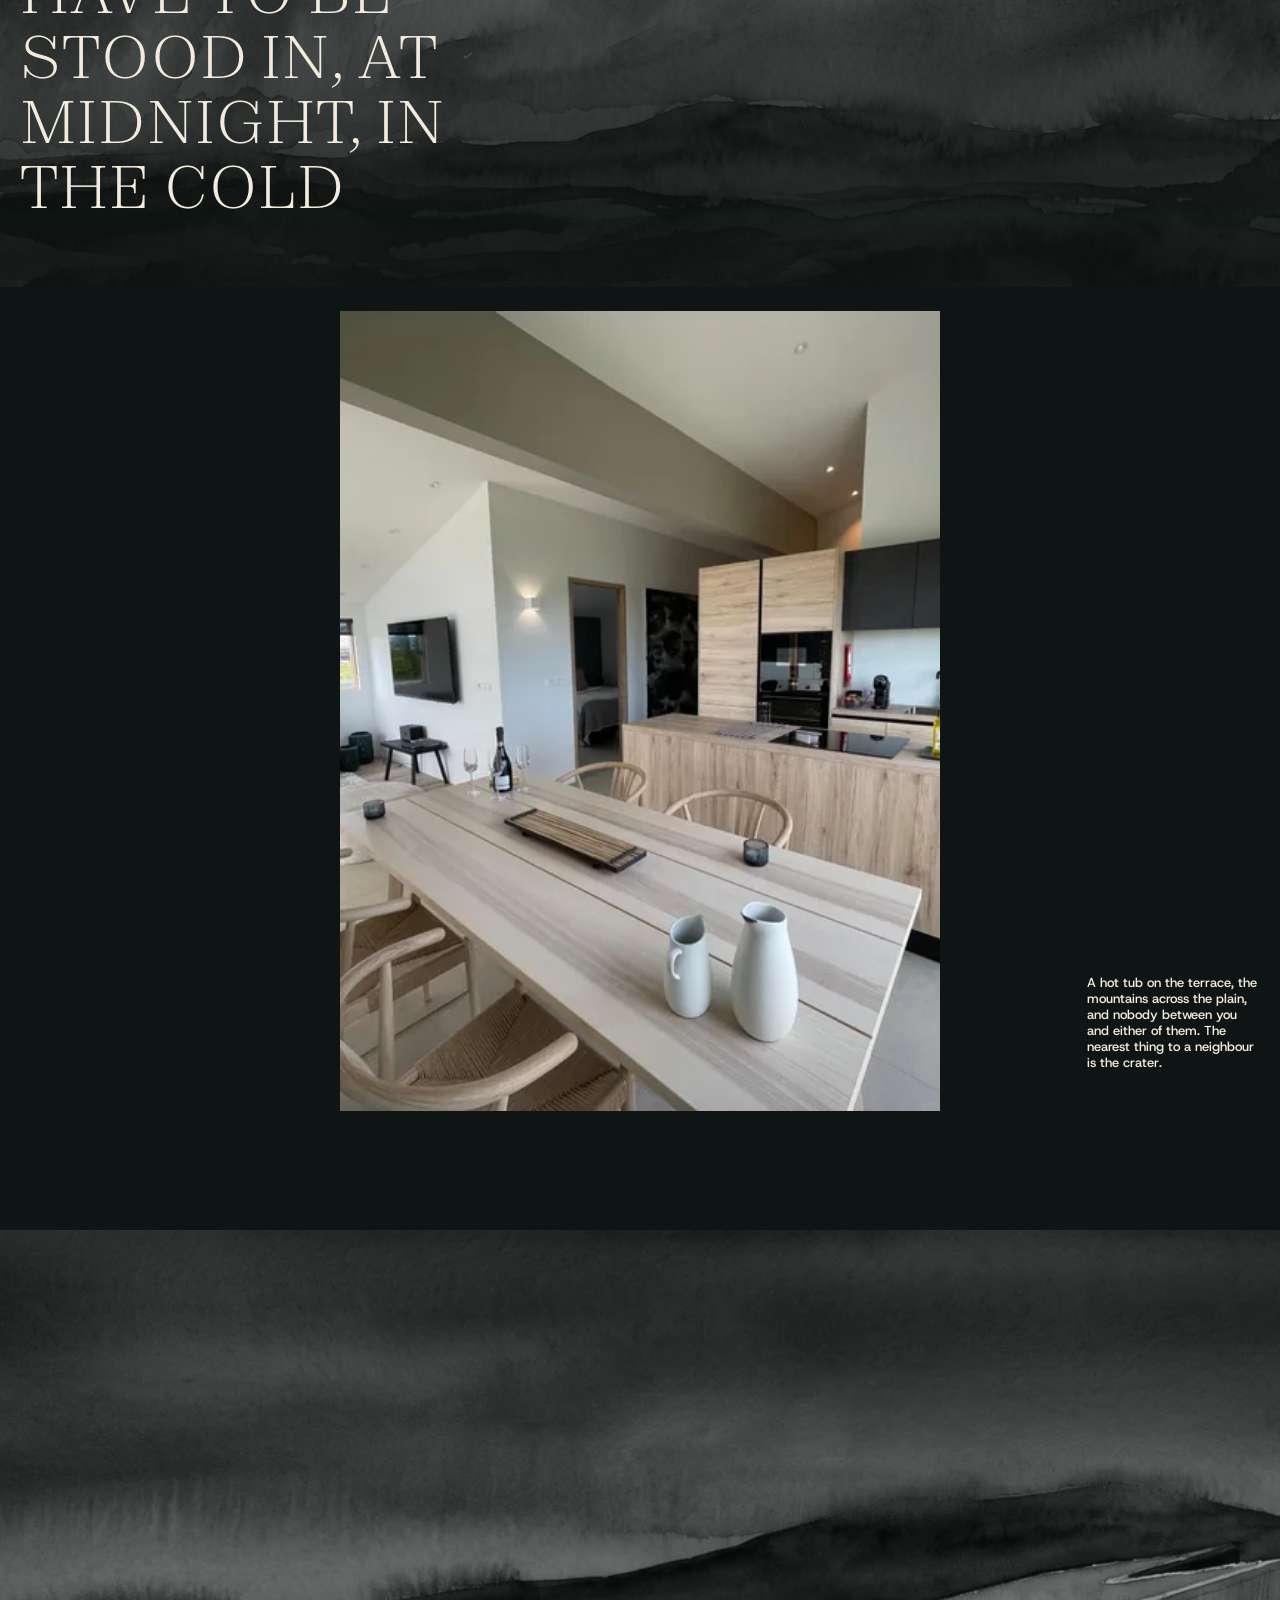
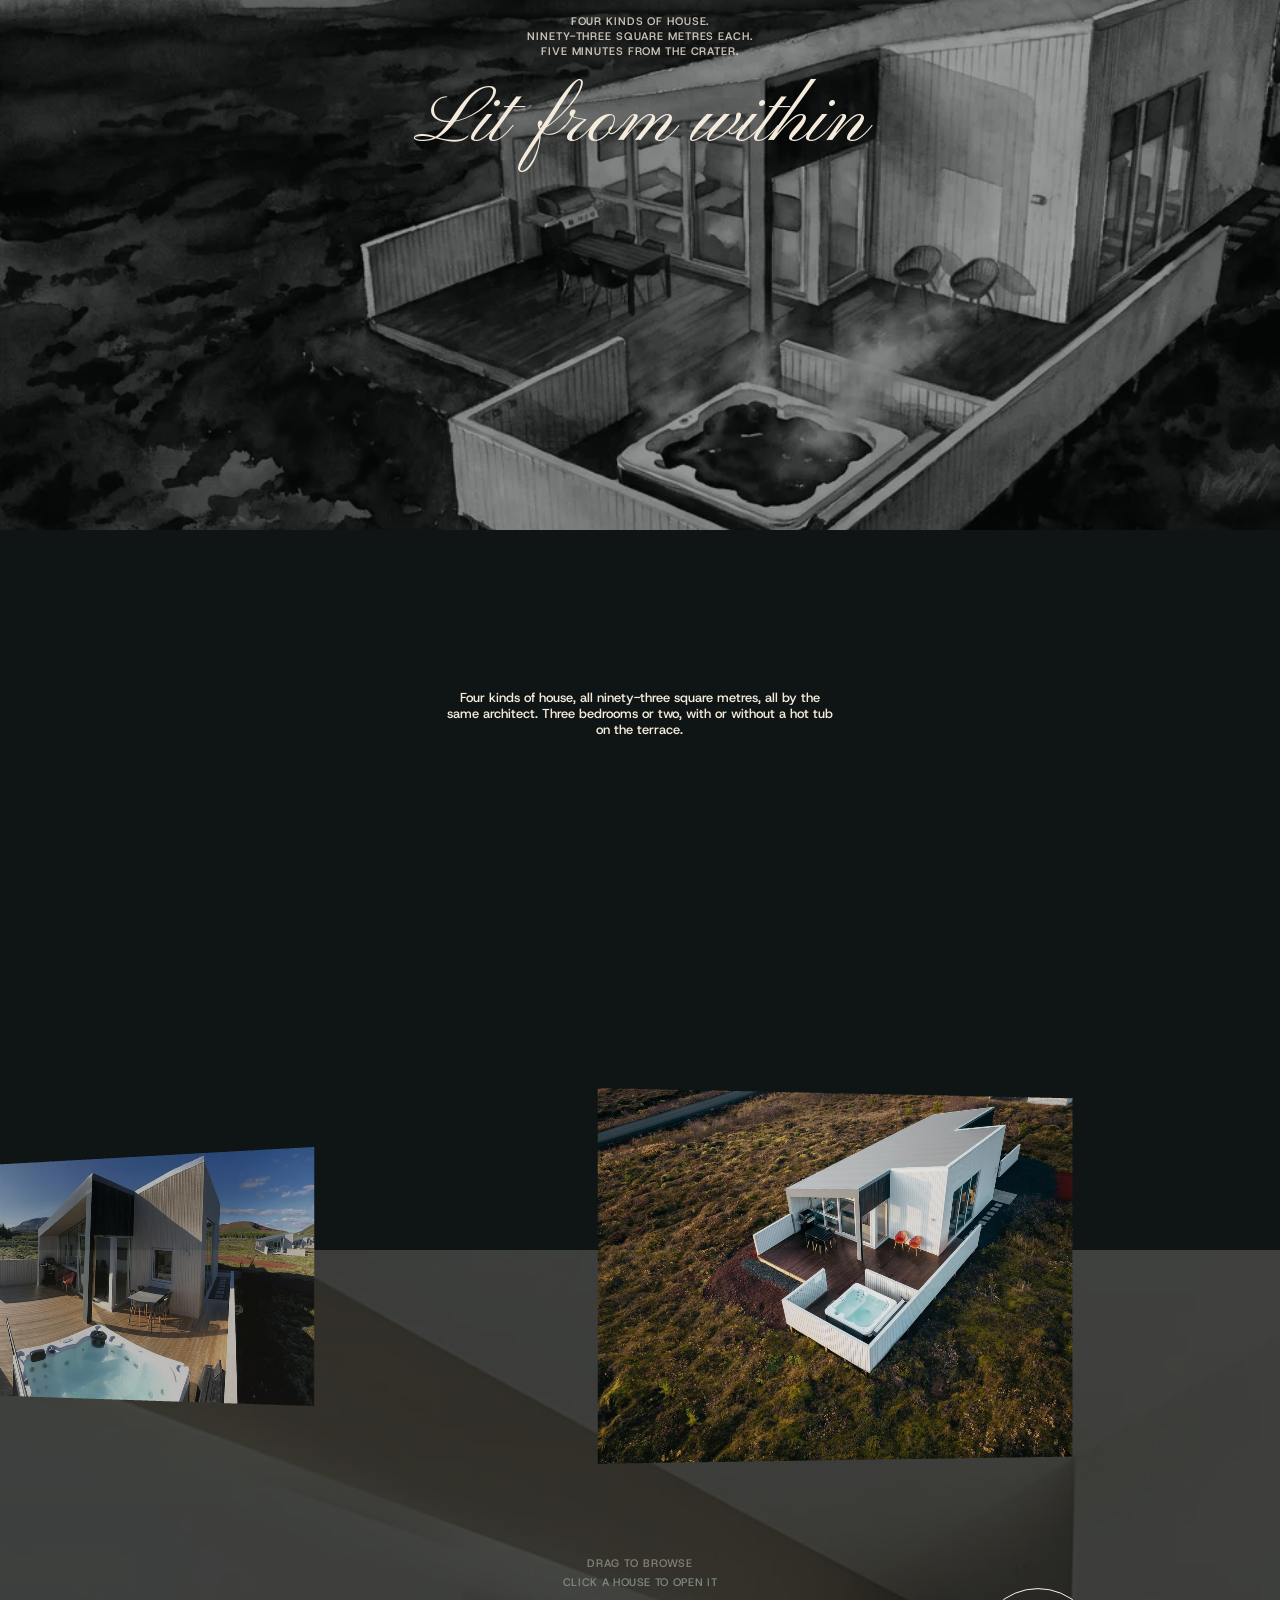
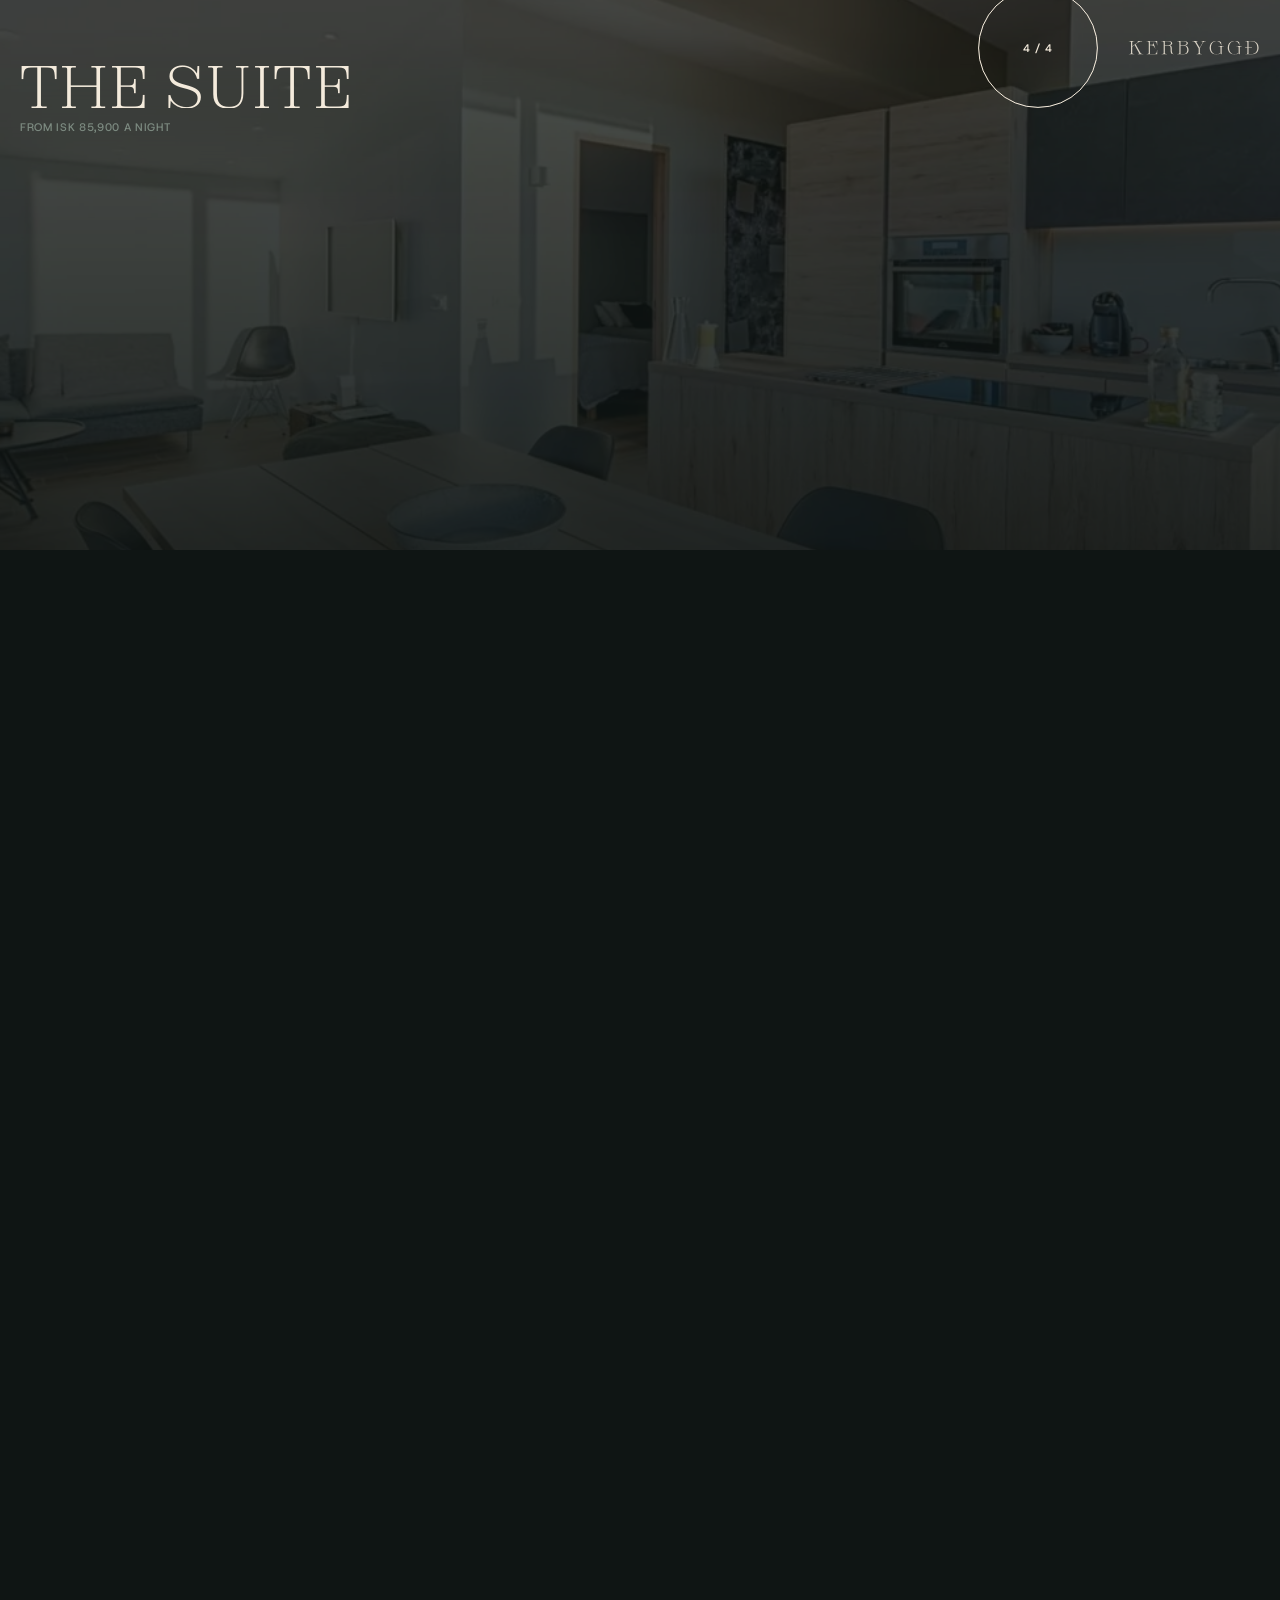
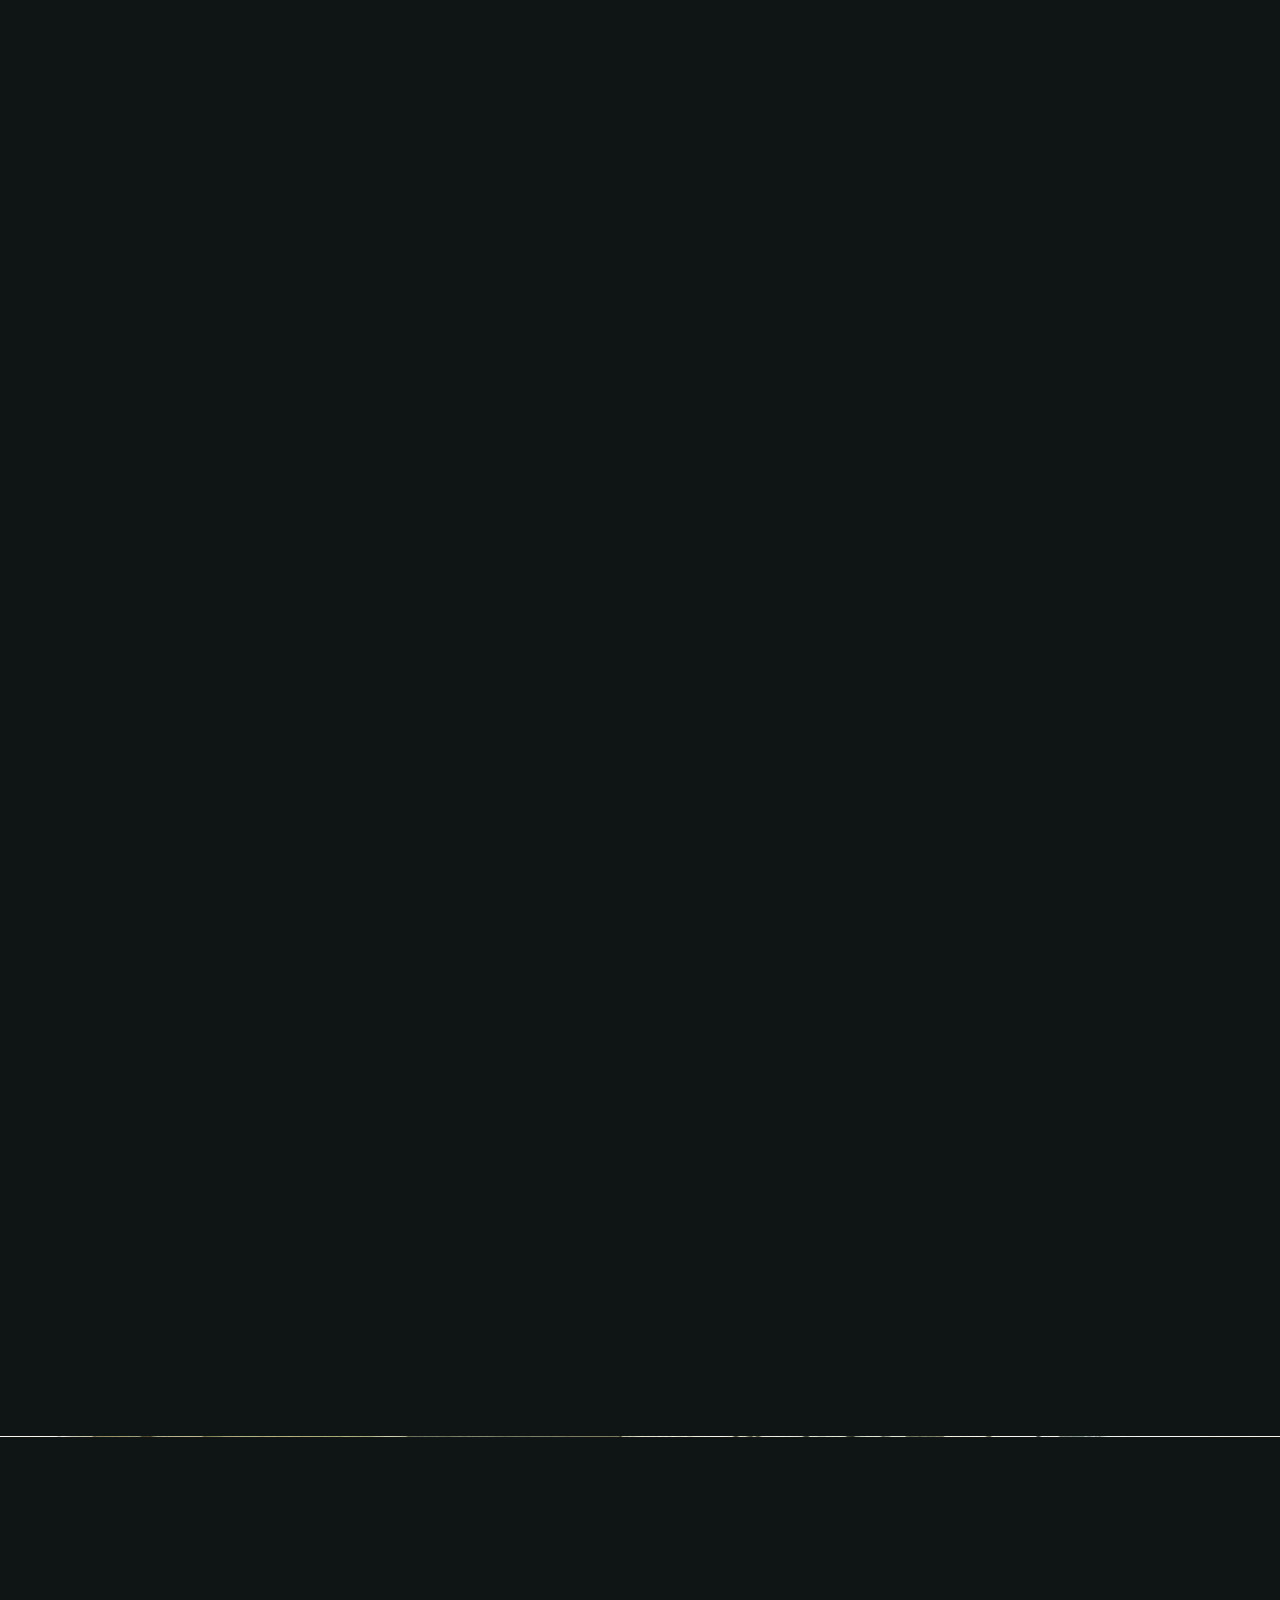
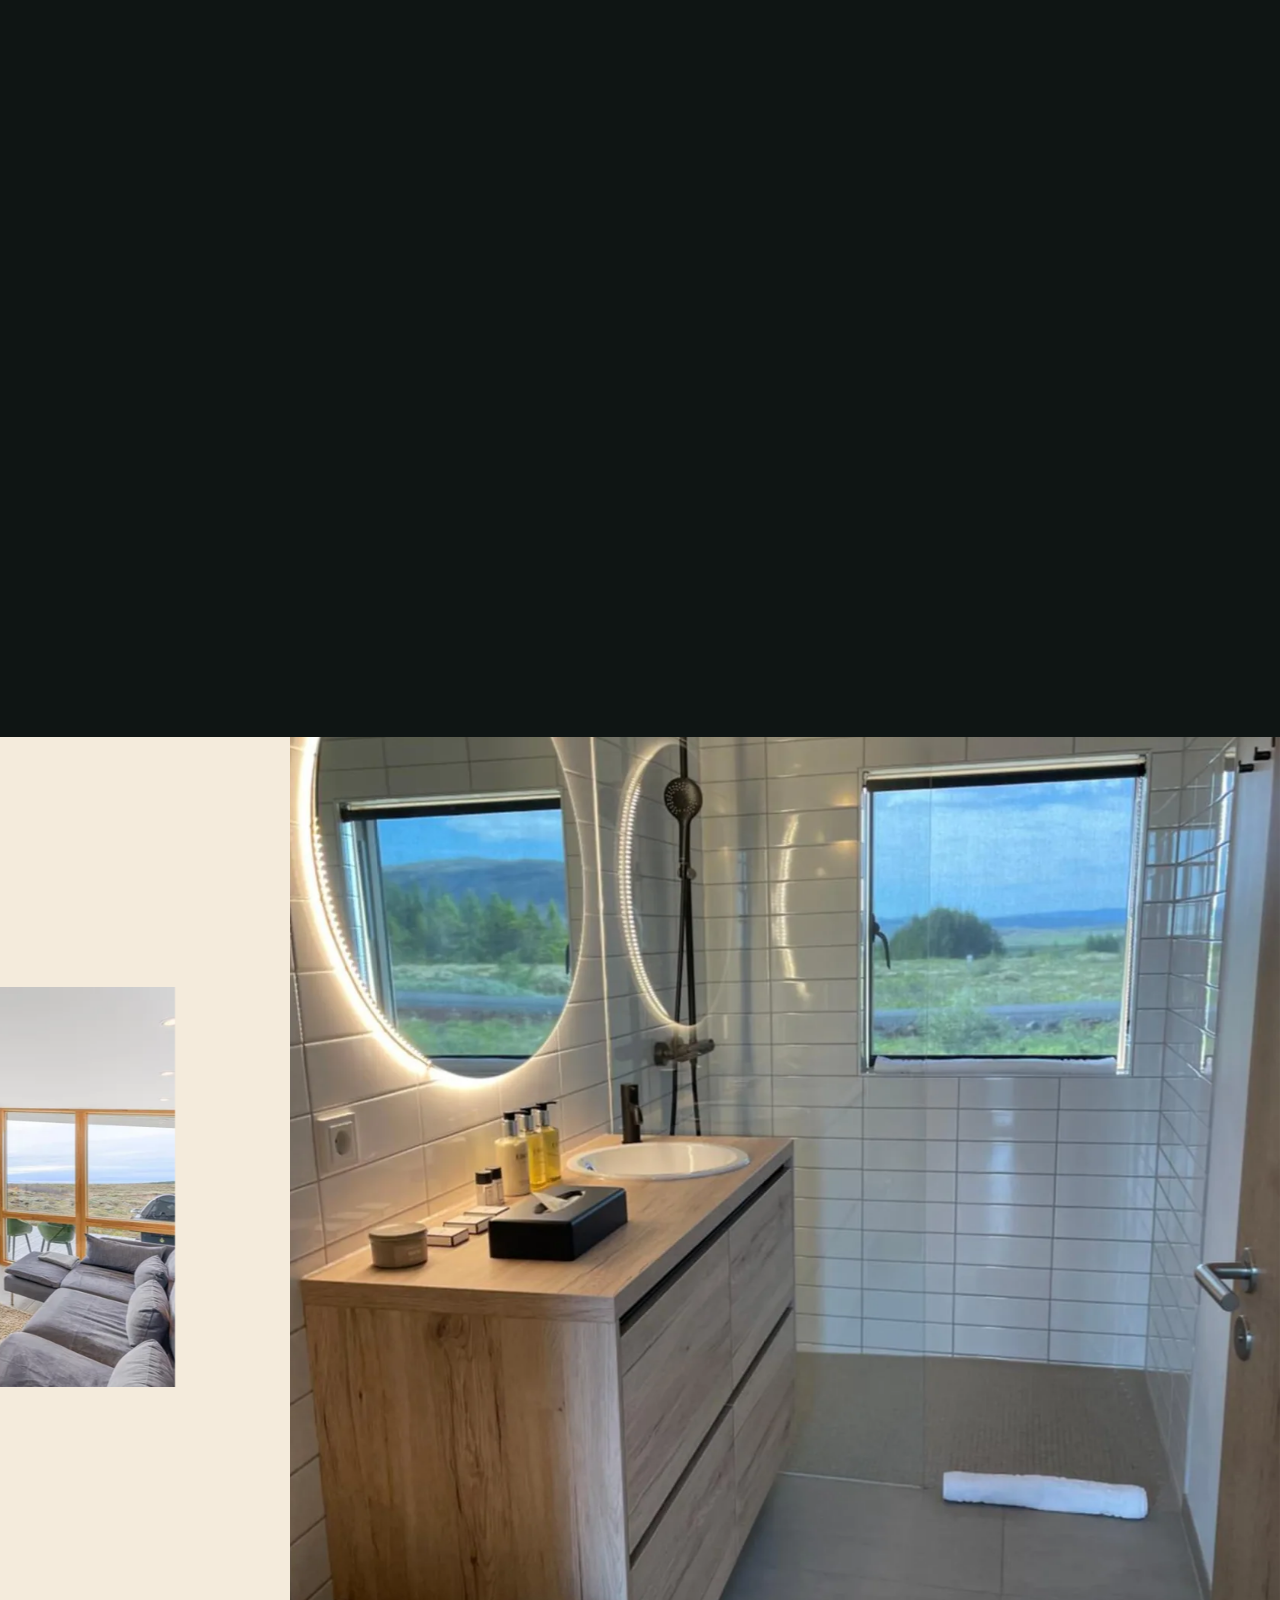
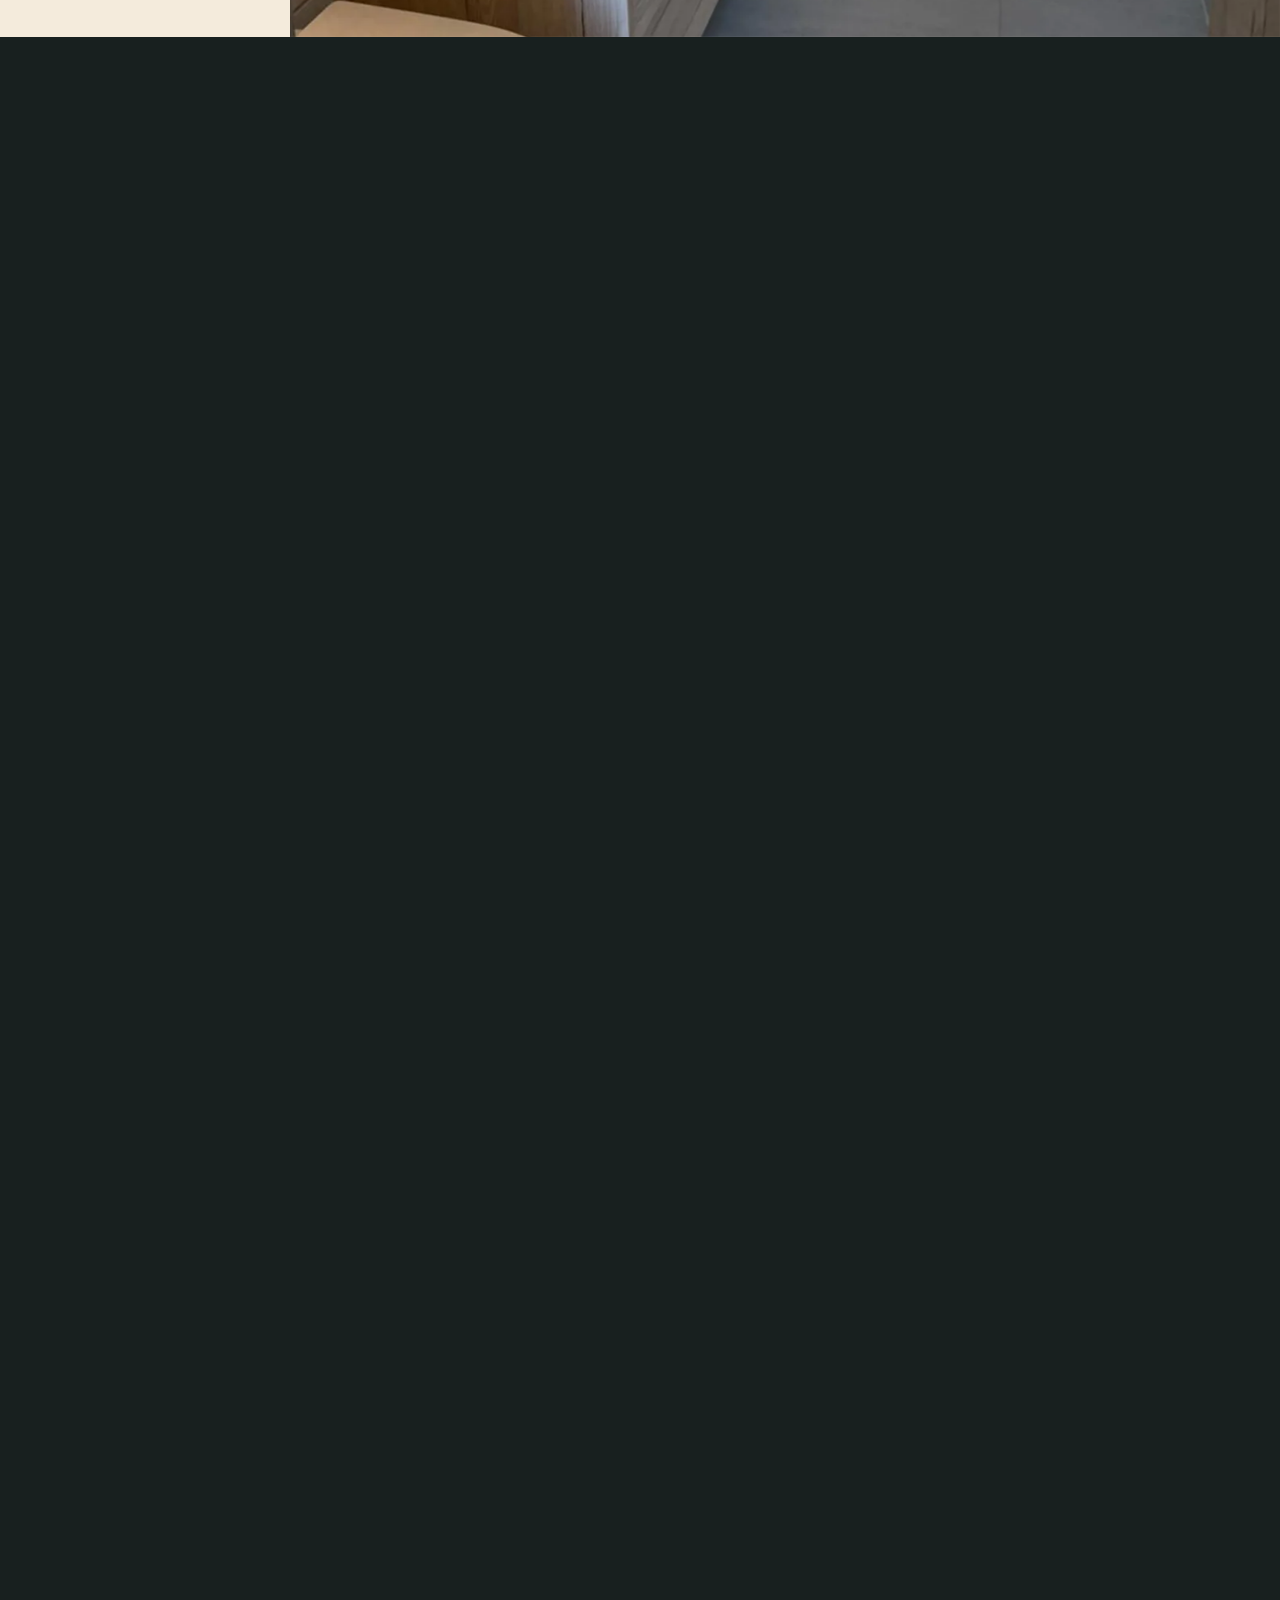
==== commit b99f52f0: "Deploy c0585cc (noindex preview)" ====
--- a/index.html
+++ b/index.html
@@ -55,10 +55,9 @@
     </div>
     <a class="header__logo" href="#top" aria-label="Kerbyggð, back to top">
       <span class="header__logo-text">
+        <svg class="header__logo-ridge" viewBox="0 0 300 62" aria-hidden="true"><use href="#wm-ridge"/></svg>
         <svg class="header__logo-word" viewBox="0 0 985.14 100" aria-hidden="true"><use href="#wm-word"/></svg>
-        <span class="header__logo-sub">Golden Circle</span>
       </span>
-      <svg class="header__logo-mark" viewBox="0 0 300 62" aria-hidden="true"><use href="#wm-ridge-s"/></svg>
     </a>
     <div class="header__right">
       <a class="btn btn--underline header__map" href="#locations"><span class="btn__underline">Map</span></a>
@@ -496,7 +495,11 @@
                 <p class="text-small">Geysir<br><span>49.8 km · 45 min by car</span></p>
                 <p class="text-small">Gullfoss<br><span>57.8 km · 54 min by car</span></p>
               </div><!--MAP-LABELS:end-->
-              <span class="text-small l-location-card__count"><b id="loc-counter">1</b> of 4</span>
+              <div class="l-location-card__nav">
+                <button type="button" class="l-location-card__step js-loc-prev" aria-label="Previous stop"><span aria-hidden="true"></span></button>
+                <span class="text-small l-location-card__count"><b id="loc-counter">1</b> of 4</span>
+                <button type="button" class="l-location-card__step js-loc-next" aria-label="Next stop"><span aria-hidden="true"></span></button>
+              </div>
             </div>
             <div class="l-location-card__logo"><svg viewBox="0 0 300 62" aria-hidden="true"><use href="#wm-ridge-s"/></svg></div>
             <!--MAP-TEXTS:start--><div class="l-location-card__texts js-loc-texts">
@@ -513,6 +516,11 @@
   </div>
 
   <!-- mobile cards -->
+  <div class="l-location__mnav" aria-hidden="false">
+    <button type="button" class="l-location-card__step js-loc-prev" aria-label="Previous stop"><span aria-hidden="true"></span></button>
+    <span class="text-small l-location__mcount">Swipe or step through the four</span>
+    <button type="button" class="l-location-card__step js-loc-next" aria-label="Next stop"><span aria-hidden="true"></span></button>
+  </div>
   <!--MAP-MOBILE:start--><ul class="l-location__mobile mobile-scrollable js-mobile-scrollable" aria-hidden="false">
     <li class="l-location__mcard"><p class="text-small">Kerið<br><span>3.4 km · 5 min</span></p><p>The crater the place is named for. A red rim around still water, and the walk round the top takes twenty minutes.</p></li>
     <li class="l-location__mcard"><p class="text-small">Þingvellir<br><span>44 km · 46 min</span></p><p>Where the parliament met from 930, in the rift between two continents. A national park and a world heritage site.</p></li>
--- a/styles.css
+++ b/styles.css
@@ -196,14 +196,13 @@
 html.with-modal .header__menu-word--close{opacity:1;transform:none}
 /* The mark is drawn artwork in a sprite, so both states take their colour from
    the themed header with currentColor and no invert filter is needed. */
-.header__logo{position:relative;display:block;height:31px;width:126px;text-align:center;color:inherit}
-.header__logo-text,.header__logo-mark{position:absolute;left:50%;top:0;transform:translateX(-50%);transition:opacity var(--d-normal) var(--ease-house)}
-.header__logo-text{display:block;width:126px;color:inherit;opacity:0}
+/* ONE lockup, in both states. It used to cross-fade to a reduced ridge with no
+   wordmark once you scrolled, so the mountain changed shape halfway down the
+   page and the name vanished with it. Same drawing as the hero, at 126px. */
+.header__logo{position:relative;display:block;width:126px;color:inherit}
+.header__logo-text{display:flex;flex-direction:column;align-items:center;color:inherit}
+.header__logo-ridge{display:block;width:calc(126px*.60);height:auto;margin-bottom:calc(126px*.045)}
 .header__logo-word{display:block;width:126px;height:auto}
-.header__logo-sub{display:block;margin-top:7px;font-size:.9rem;font-weight:600;letter-spacing:.18em;text-transform:uppercase;opacity:.62;padding-left:.18em}
-.header--top .header__logo-text{opacity:1}
-.header__logo-mark{width:46px;height:auto;top:9px;opacity:1}
-.header--top .header__logo-mark{opacity:0}
 .header .btn--underline{font-size:1.3rem}
 .header .header__book{display:inline-flex}
 @media (max-width:767px){
@@ -231,7 +230,10 @@
 .modal__bg::after{content:"";position:absolute;inset:0;background:rgba(15,21,20,.55)}
 .modal__bg::before{content:"";position:absolute;left:0;right:0;top:0;height:calc(var(--spacing)*3 + 30px);background:linear-gradient(#0F1514,transparent);z-index:1}
 .modal__img{width:100%;height:100%;object-fit:cover}
-.modal__scroller{position:absolute;inset:0;display:flex;align-items:center;justify-content:center;clip-path:inset(100% 0 0 0);transition:clip-path var(--d-normal) var(--ease-house)}
+.modal__scroller{position:absolute;inset:0;display:flex;align-items:center;justify-content:center;clip-path:inset(100% 0 0 0);transition:clip-path var(--d-normal) var(--ease-house);overflow-y:auto;overscroll-behavior:contain;-webkit-overflow-scrolling:touch;padding:calc(var(--header-h) + var(--spacing)) var(--spacing) calc(var(--spacing)*2)}
+/* a list taller than the screen must start at the top, or centring hides its
+   first item above the fold with nothing to scroll back to */
+.modal__scroller:has(.menu__list){align-items:safe center}
 .modal.is-open .modal__scroller{clip-path:inset(0 0 0 0)}
 .modal.is-open .modal__bg{opacity:1}
 .modal.is-closing .modal__scroller{clip-path:inset(0 0 100% 0)}
@@ -674,12 +676,21 @@
 .l-location__map-layer,.l-location__card-layer{grid-area:loc}
 .l-location__map-layer{height:calc(100svh * var(--location-count,4) + 50svh + 200svh)}
 .l-location__map-pin{height:100svh;overflow:hidden;background:#0F1514}
-.l-location__map{position:absolute;left:50%;top:50%;width:max(100vw,calc(100svh*1.25));aspect-ratio:5/4;transform:translate(-50%,-50%);transform-origin:50% 50%;will-change:transform}
+/* The box MUST carry the sheet's own aspect. The reference's sheet was 5x4 tiles
+   and its CSS said so; this sheet is 7x6 (1792x1536 = 1.1667). Left at 5/4 the
+   image was cropped by object-fit, the route SVG was stretched to a different
+   aspect than the image it sat on, and the pins, positioned in % of the box,
+   landed on a box the geography no longer filled. Routes drew invisibly thin in
+   the wrong place and the whole chapter read as broken. One number, both places. */
+.l-location__map{position:absolute;left:50%;top:50%;width:max(100vw,calc(100svh*1.16667));aspect-ratio:1792/1536;transform:translate(-50%,-50%);transform-origin:50% 50%;will-change:transform}
 .l-location__map-inner{position:absolute;inset:0;will-change:transform;transition:none}
 .l-location__map-img{position:absolute;inset:0;background:#0d0d0d;width:100%;height:100%;object-fit:cover;filter:brightness(.85) contrast(1.05)}
 /* real walking routes, drawn when their card becomes active */
 .l-location__routes{position:absolute;inset:0;width:100%;height:100%;overflow:visible}
-.l-location__route{stroke:rgba(244,235,220,.9);stroke-width:.11;stroke-linecap:round;stroke-linejoin:round;opacity:0;transition:opacity .5s var(--ease-house),stroke-dashoffset 1.6s var(--ease-house)}
+/* stroke-width is in viewBox units (116.667 wide), so .26 lands at roughly
+   3px on a 1440 screen and stays proportional as the map scales; .11 was a
+   hairline that vanished under the dim layer */
+.l-location__route{stroke:rgba(244,235,220,.95);stroke-width:.36;stroke-linecap:round;stroke-linejoin:round;opacity:0;filter:drop-shadow(0 0 .4px rgba(244,235,220,.55));transition:opacity .5s var(--ease-house),stroke-dashoffset 1.6s var(--ease-house)}
 .l-location__route.is-drawn{opacity:1}
 .l-location__home{position:absolute;transform:translate(-50%,-50%);display:flex;flex-direction:column;align-items:center;gap:4px;z-index:2}
 .l-location__home i{width:5px;height:5px;border-radius:50%;background:#F4EBDC;box-shadow:0 0 0 4px rgba(244,235,220,.18)}
@@ -689,7 +700,7 @@
 .l-location__landmark--holt{color:#F4EBDC;font-size:.6rem}
 .l-location__landmark--holt i{display:block;width:3px;height:3px;background:#F4EBDC;border-radius:50%;margin:0 auto 3px}
 .l-location__pins{position:absolute;inset:0;opacity:0}
-.l-location__pin{position:absolute;transform:translate(-50%,-50%);width:13px;height:13px}
+.l-location__pin{position:absolute;transform:translate(-50%,-50%);width:18px;height:18px}
 .l-location__pin i{position:absolute;left:50%;top:50%;width:1.25px;height:1.25px;margin:-.625px 0 0 -.625px;background:#F4EBDC;border-radius:50%}
 .l-location__pin i::after{content:"";position:absolute;left:50%;top:50%;width:13px;height:13px;margin:-6.5px 0 0 -6.5px;border-radius:50%;background:rgba(15,21,20,.5);border:.22px solid #F4EBDC;transform:scale(.3);transition:transform var(--d-slow) var(--ease-house)}
 .l-location__pin.is-active i::after{transform:scale(1)}
@@ -984,7 +995,8 @@
 .modal--booking .modal__bg{opacity:.10}
 .modal--booking .modal__bg::after{background:rgba(15,21,20,.82)}
 .bk{align-items:flex-start;justify-content:center;overflow-y:auto;padding:calc(var(--spacing)*5.5) var(--spacing) calc(var(--spacing)*3)}
-.bk__inner{position:relative;width:min(100%,760px);color:#F4EBDC}
+/* widened for the two-month picker; 760px squeezed each month into 187px */
+.bk__inner{position:relative;width:min(100%,980px);color:#F4EBDC}
 .bk__head{margin-bottom:calc(var(--spacing)*1.75)}
 .bk__eyebrow{color:var(--c-lichen);margin-bottom:calc(var(--spacing)*.75)}
 .bk__title{display:flex;flex-direction:column;margin-bottom:calc(var(--spacing)*.75)}
@@ -1239,3 +1251,105 @@
 .l-reviews__foot{text-align:center;color:var(--t-small);margin-top:calc(var(--spacing)*3.5)}
 @media (min-width:1920px){ .l-reviews__quote p{font-size:1.8rem} }
 @media (max-width:767px){ .l-reviews__score{font-size:7.2rem} .l-reviews__quote p{font-size:1.5rem} }
+
+/* ---- map stepping ----
+   Scroll still drives the chapter; the arrows are for the reader who wants to
+   see Gullfoss now rather than in four screens. Same ring arrow the buttons
+   already use elsewhere, at the card's own scale. */
+.l-location-card__nav{display:flex;align-items:center;gap:10px}
+.l-location-card__step{width:30px;height:30px;border-radius:50%;border:1px solid var(--t-line);display:grid;place-items:center;color:inherit;cursor:pointer;transition:border-color var(--d-normal) var(--ease-house),background var(--d-normal) var(--ease-house)}
+.l-location-card__step span{width:7px;height:7px;border-top:1px solid currentColor;border-right:1px solid currentColor;transform:translateX(-1px) rotate(45deg)}
+.js-loc-prev span{transform:translateX(1px) rotate(-135deg)}
+@media (hover:hover){.l-location-card__step:hover{border-color:var(--t-text);background:rgba(244,235,220,.06)}}
+.l-location-card__step:focus-visible{box-shadow:0 0 0 2px var(--t-text)}
+.l-location__mnav{display:none}
+@media (max-width:767px){
+  .l-location__mnav{display:flex;align-items:center;justify-content:space-between;gap:12px;padding:var(--spacing) var(--spacing) 0}
+  .l-location__mcount{color:var(--t-small);text-align:center;flex:1}
+  .l-location-card__step{width:44px;height:44px}
+}
+/* the phone-side fit scales the inner about its centre, so the translate that
+   centred the route is not undone by the scale */
+@media (max-width:767px){ .l-location__map-inner{transform-origin:50% 50%} }
+
+/* ============================================================
+   THE STAY PICKER
+   Geometry per the shipped Aurora Hills picker: cells FLUSH (row-gap only) or
+   the range bar breaks into seven pieces; the bar painted on a ::before at
+   inset 2px 0; check-in keeps its left cap and drops its right, checkout the
+   reverse, middles carry none; the caps switch on data-range so a lone check-in
+   stays a full disc. Two months above 620px, one below: two 7-col grids on a
+   390px screen give 19px cells. Restyled to this build's tokens.
+   ============================================================ */
+/* A ground of its own. Without it the modal's hero photograph reads straight
+   through the calendar and the numbers sit on a picture of a house. */
+.stay{display:grid;gap:calc(var(--spacing)*1.2);margin:calc(var(--spacing)*.6) 0 var(--spacing);border:1px solid rgba(244,235,220,.18);border-radius:6px;overflow:hidden;background:rgba(11,15,14,.86);backdrop-filter:blur(14px);-webkit-backdrop-filter:blur(14px)}
+@media (min-width:900px){.stay{grid-template-columns:minmax(0,1.42fr) minmax(280px,1fr);gap:0}}
+.stay__cal{padding:calc(var(--spacing)*1.1);min-width:0}
+@media (min-width:900px){.stay__cal{border-right:1px solid var(--t-line)}}
+.stay__head{display:flex;align-items:center;gap:10px;margin-bottom:calc(var(--spacing)*.8)}
+.stay__months{flex:1;margin:0;text-align:center;letter-spacing:.1em}
+.stay__m2{opacity:.5}
+@media (max-width:619px){.stay__m2{display:none}}
+.stay__arrow{width:36px;height:36px;border-radius:50%;border:1px solid var(--t-line);display:grid;place-items:center;color:inherit;cursor:pointer;transition:border-color var(--d-normal) var(--ease-house),opacity var(--d-normal) var(--ease-house)}
+.stay__arrow:disabled{opacity:.25;cursor:default}
+@media (hover:hover){.stay__arrow:not(:disabled):hover{border-color:var(--t-text)}}
+.stay__arrow:focus-visible{box-shadow:0 0 0 2px var(--t-text)}
+.stay__chev{width:7px;height:7px;border-top:1px solid currentColor;border-right:1px solid currentColor}
+.stay__chev--r{transform:translateX(-2px) rotate(45deg)}
+.stay__chev--l{transform:translateX(2px) rotate(-135deg)}
+.stay__grids{display:grid;gap:calc(var(--spacing)*1.3);min-width:0}
+@media (min-width:620px){.stay__grids{grid-template-columns:minmax(0,1fr) minmax(0,1fr)}}
+.stay__grid{min-width:0}
+.stay__days{min-width:0}
+@media (max-width:619px){.stay__grid--2{display:none}}
+.stay__dows{display:grid;grid-template-columns:repeat(7,1fr);font-size:1rem;letter-spacing:.12em;text-transform:uppercase;color:var(--t-small);text-align:center;padding-bottom:7px;margin-bottom:3px;border-bottom:1px solid var(--t-line)}
+.stay__days{display:grid;grid-template-columns:repeat(7,1fr);row-gap:2px}
+/* No min-height on the pointer side. Seven cells with a 34px floor need 238px,
+   and inside a two-month layout each month's track is ~187px at 1440, so the
+   row overflowed its column and October printed over the summary. The floor
+   belongs on touch, where the tap target is the constraint. */
+.stay__day{position:relative;appearance:none;background:none;border:0;font:inherit;color:var(--t-text);cursor:pointer;aspect-ratio:1/1;min-width:0;display:grid;place-items:center;font-size:1.2rem;font-variant-numeric:tabular-nums}
+@media (max-width:619px){.stay__day{min-height:40px;font-size:1.4rem}}
+.stay__day::before{content:"";position:absolute;inset:2px 0;z-index:0;transition:background .18s var(--ease-house)}
+.stay__day span{position:relative;z-index:1}
+.stay__day--out{opacity:0;pointer-events:none}
+.stay__day--past{color:var(--t-small);cursor:default}
+.stay__day--today span{text-decoration:underline;text-underline-offset:3px}
+.stay__day--mid::before{background:rgba(244,235,220,.16)}
+.ui-light .stay__day--mid::before{background:rgba(24,32,31,.12)}
+.stay__day--start::before,.stay__day--end::before{background:var(--t-text);border-radius:999px}
+.stay__day--start span,.stay__day--end span{color:var(--t-background)}
+/* caps only once there is a range to cap */
+.stay__grids[data-range] .stay__day--start::before{border-radius:999px 0 0 999px}
+.stay__grids[data-range] .stay__day--end::before{border-radius:0 999px 999px 0}
+.stay__grids[data-range] .stay__day--start.stay__day--end::before{border-radius:999px}
+@media (hover:hover){.stay__day:not(:disabled):not(.stay__day--start):not(.stay__day--end):hover::before{background:rgba(244,235,220,.10)}
+  .ui-light .stay__day:not(:disabled):not(.stay__day--start):not(.stay__day--end):hover::before{background:rgba(24,32,31,.08)}}
+.stay__day:focus-visible{outline:none}
+.stay__day:focus-visible::before{box-shadow:inset 0 0 0 1px var(--t-text)}
+.stay__read{padding:calc(var(--spacing)*1.1);display:flex;flex-direction:column;gap:calc(var(--spacing)*.9);min-width:0;background:rgba(244,235,220,.035)}
+.stay__cells{display:grid;grid-template-columns:1fr auto 1fr;align-items:center;gap:8px}
+.stay__cell{display:grid;gap:4px;min-width:0}
+.stay__cell b{font-family:var(--font-serif);font-weight:300;font-size:1.7rem;line-height:1.15;letter-spacing:.01em;white-space:nowrap}
+.stay__arrowline{width:22px;height:1px;background:var(--t-line)}
+.stay__sum{border-top:1px solid var(--t-line);padding-top:calc(var(--spacing)*.8);min-height:64px}
+.stay__line{display:flex;justify-content:space-between;gap:12px;margin:0 0 6px;color:var(--t-primary);font-variant-numeric:tabular-nums}
+.stay__total{display:flex;justify-content:space-between;align-items:baseline;gap:12px;margin:0}
+.stay__total b{font-family:var(--font-serif);font-weight:300;font-size:2.6rem;letter-spacing:.01em;font-variant-numeric:tabular-nums}
+.stay__empty{margin:0;color:var(--t-primary);text-wrap:pretty}
+.stay__note{margin:0;color:var(--t-text);text-wrap:pretty}
+.stay__fine{color:var(--t-small);text-transform:none;letter-spacing:.02em;font-weight:500;margin:auto 0 0;text-wrap:pretty}
+@media (max-width:619px){.stay__cell b{font-size:1.7rem}}
+
+
+/* ---- menu sizing ----
+   The chapter titles were .h1 (60px at 1310, 80px at 1920) for eight items,
+   which overran the viewport on a laptop and left the last chapters
+   unreachable. Two thirds of that fits eight items on a 700px-tall window with
+   the list still the loudest thing on screen. */
+.menu__list{display:flex;flex-direction:column;gap:calc(var(--spacing)*.22)}
+.menu__title.h1{font-size:3.2rem;line-height:1.04;margin-top:2px}
+@media (min-width:1440px) and (min-height:900px){ .menu__title.h1{font-size:4rem} }
+@media (max-width:767px){ .menu__title.h1{font-size:2.8rem} .menu__list{gap:calc(var(--spacing)*.4)} }
+.menu__label{font-size:1rem}
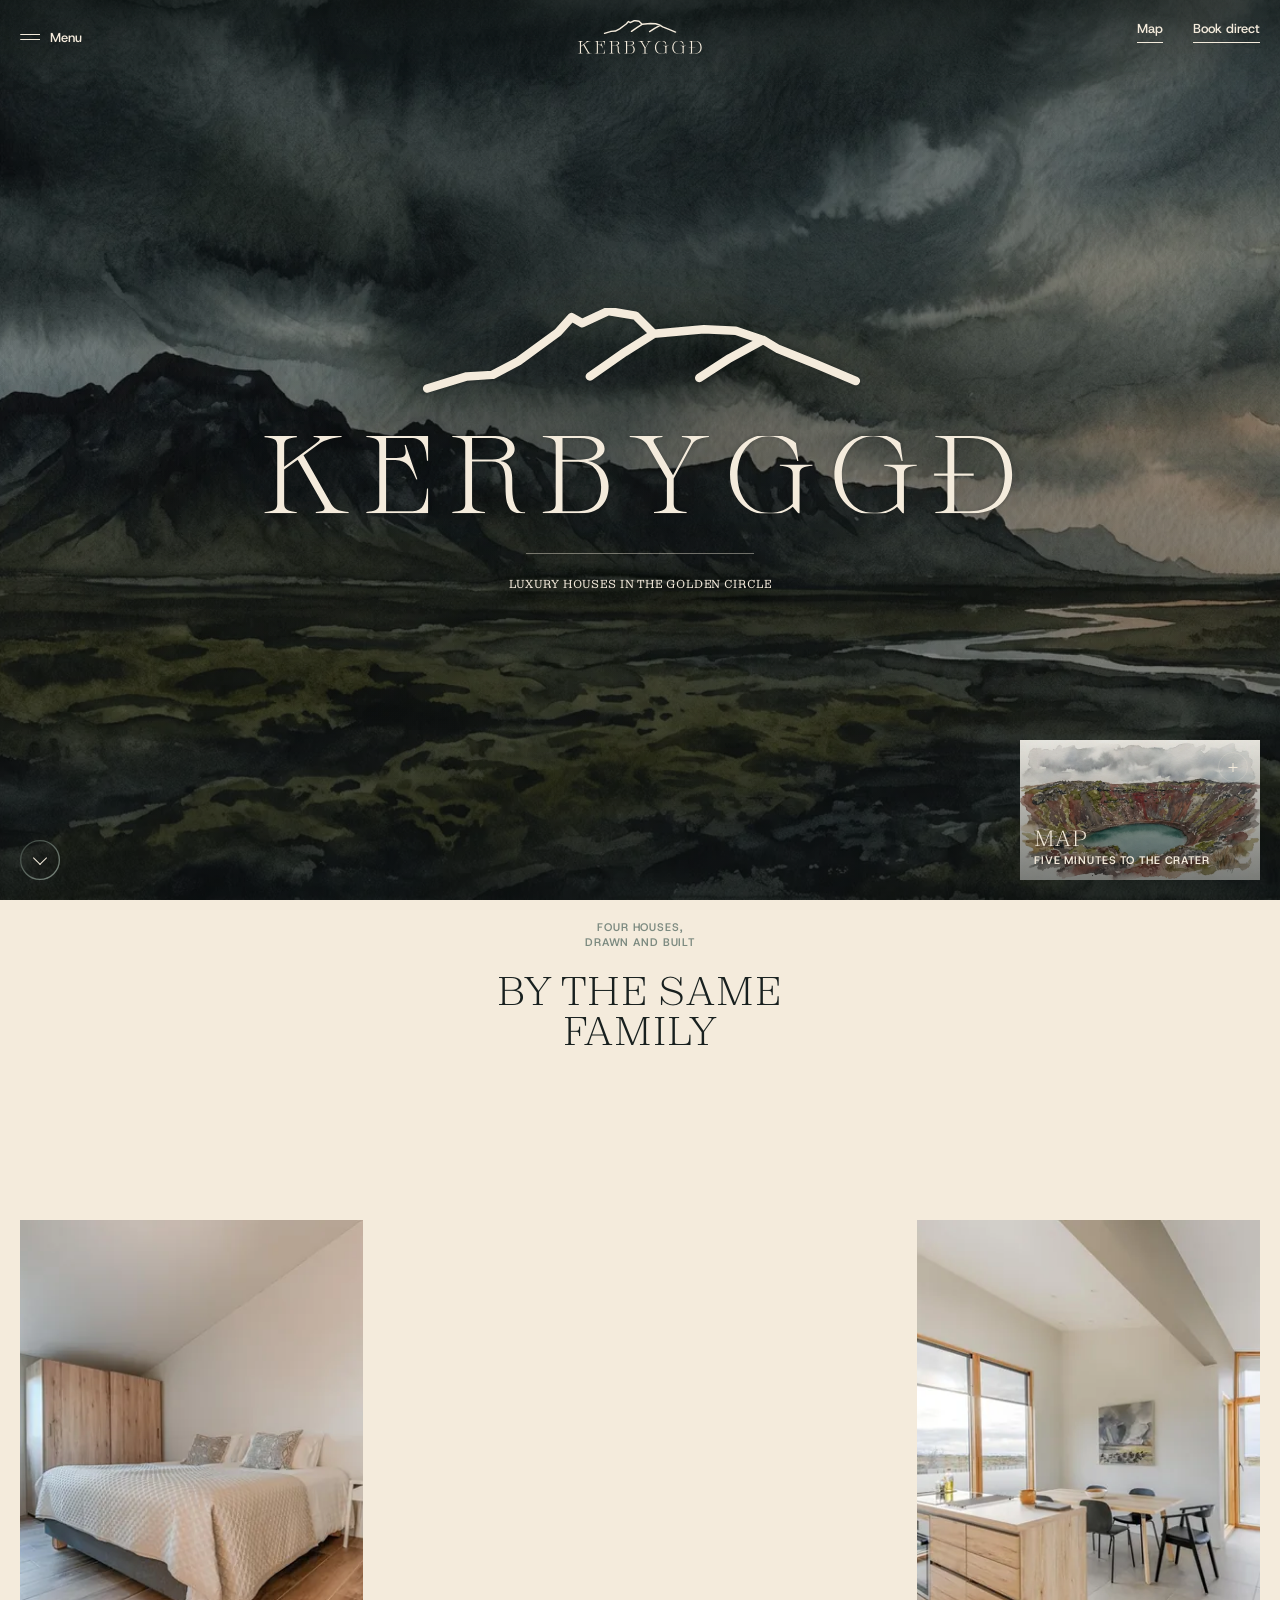
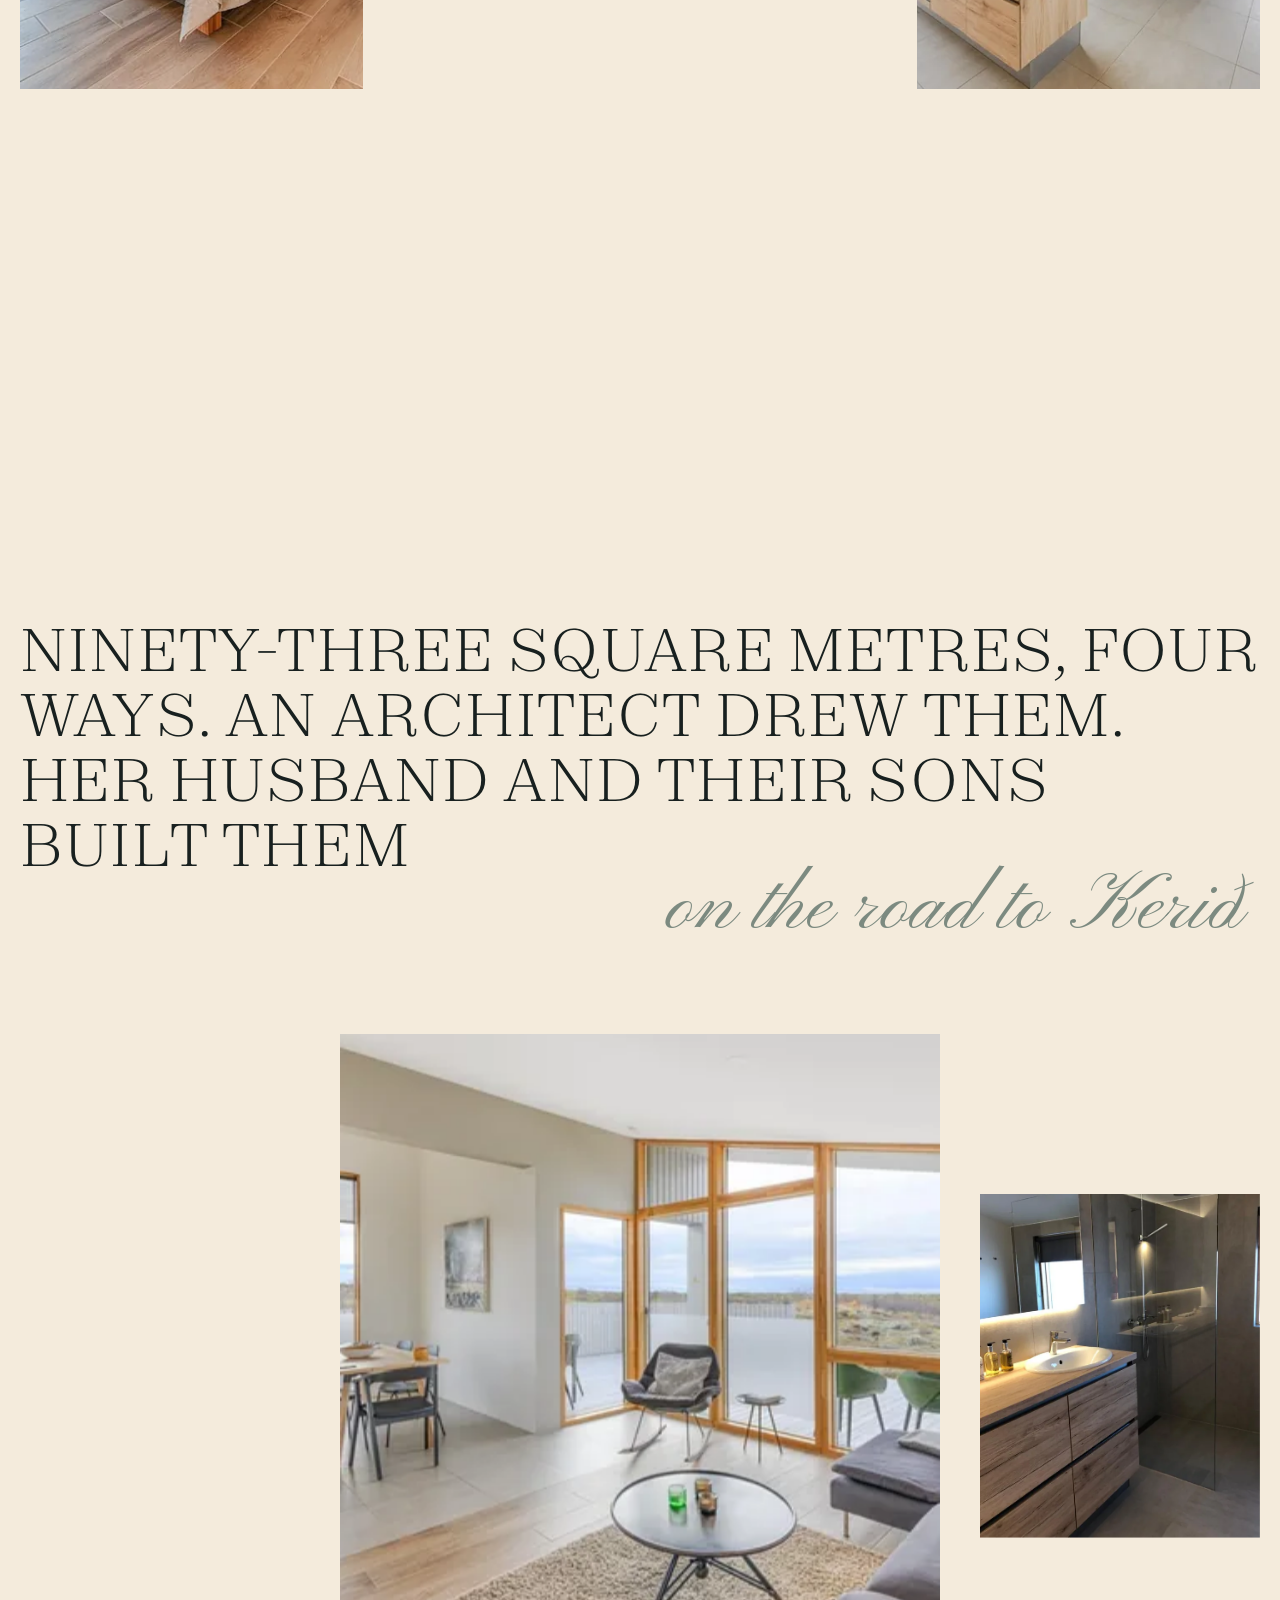
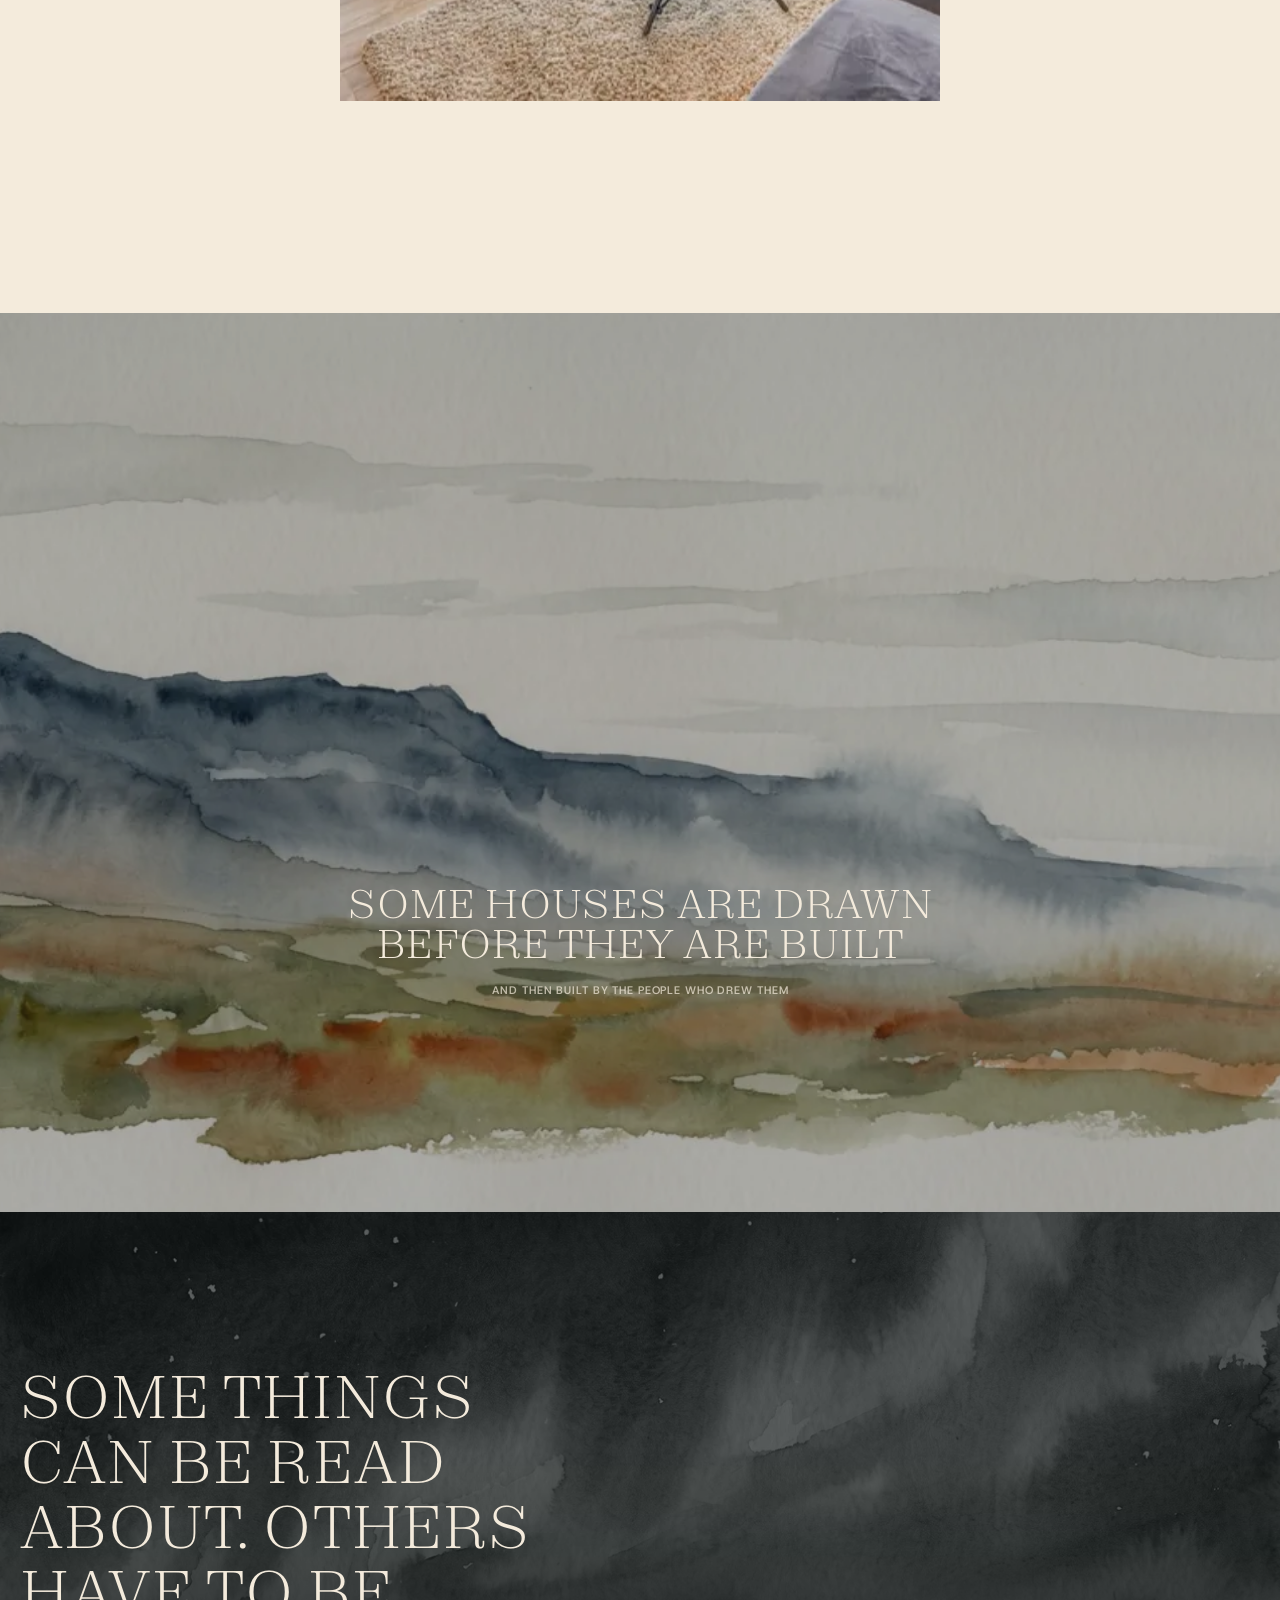
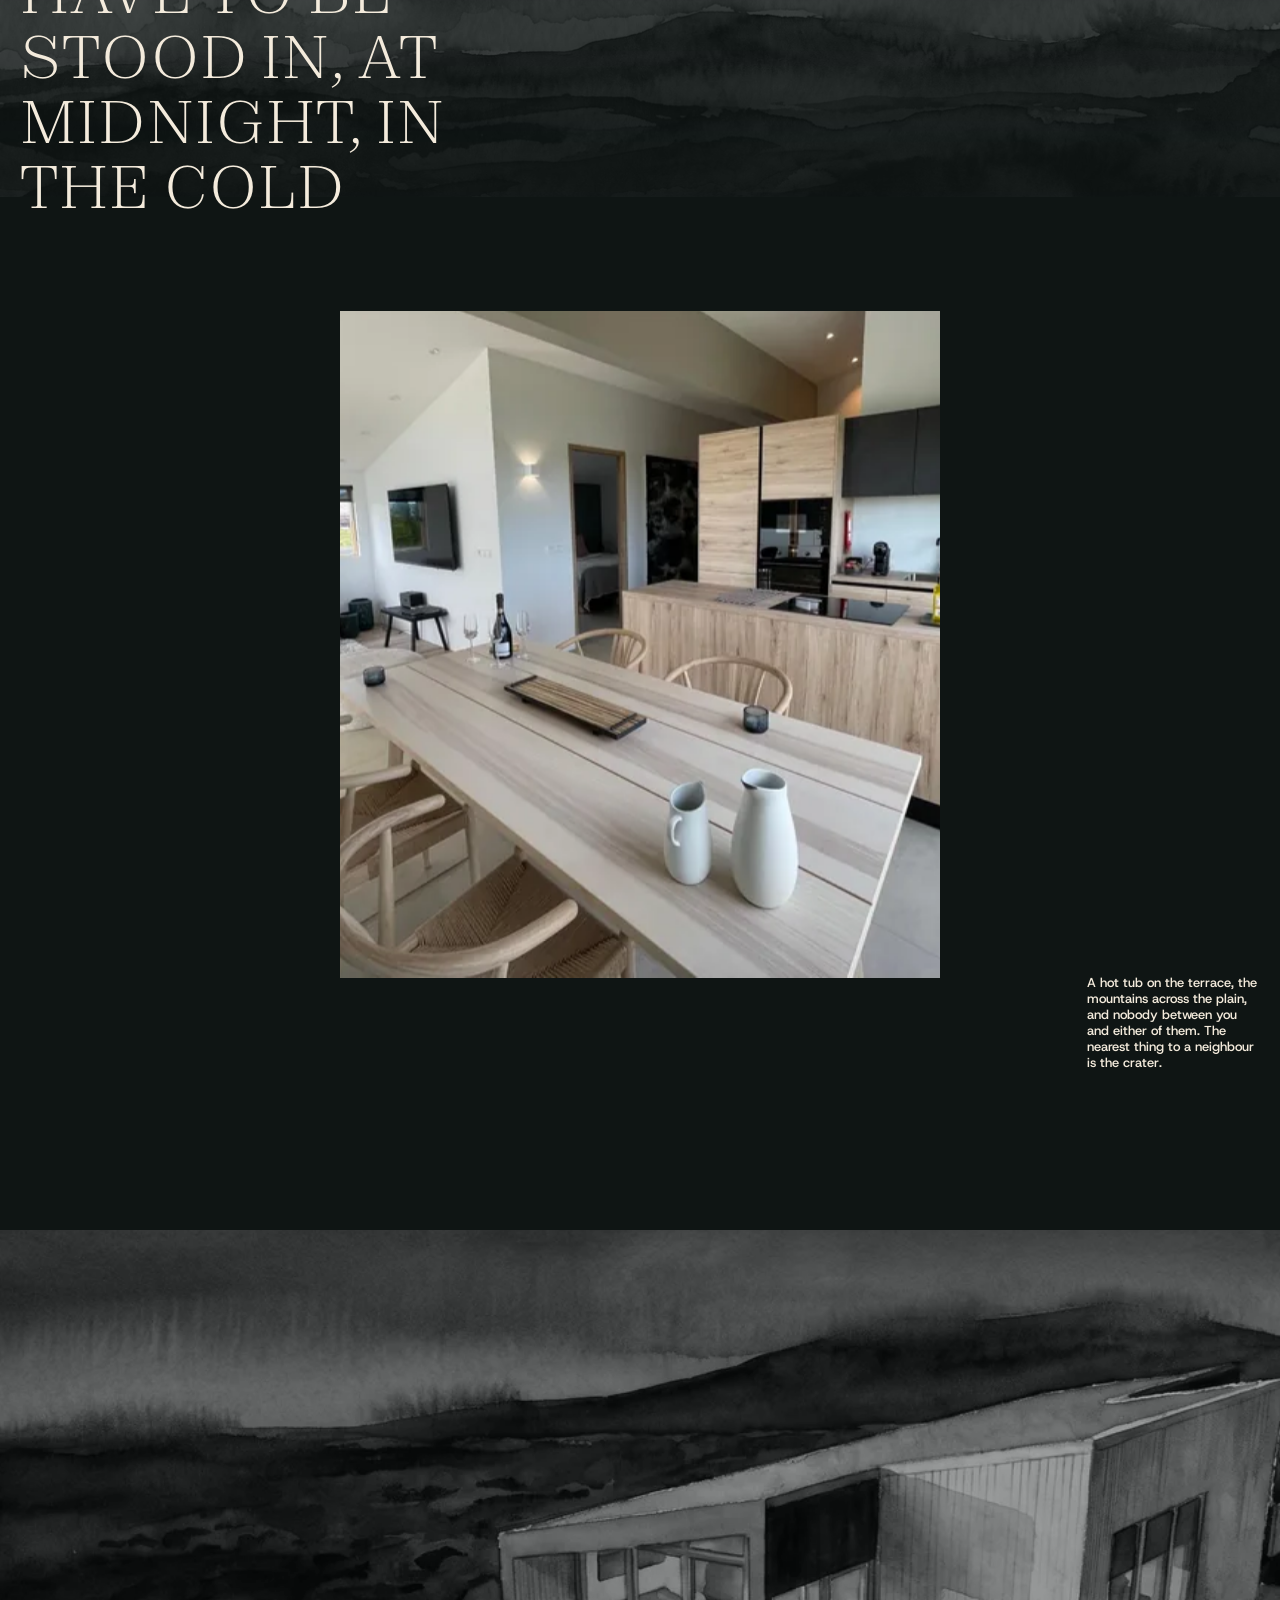
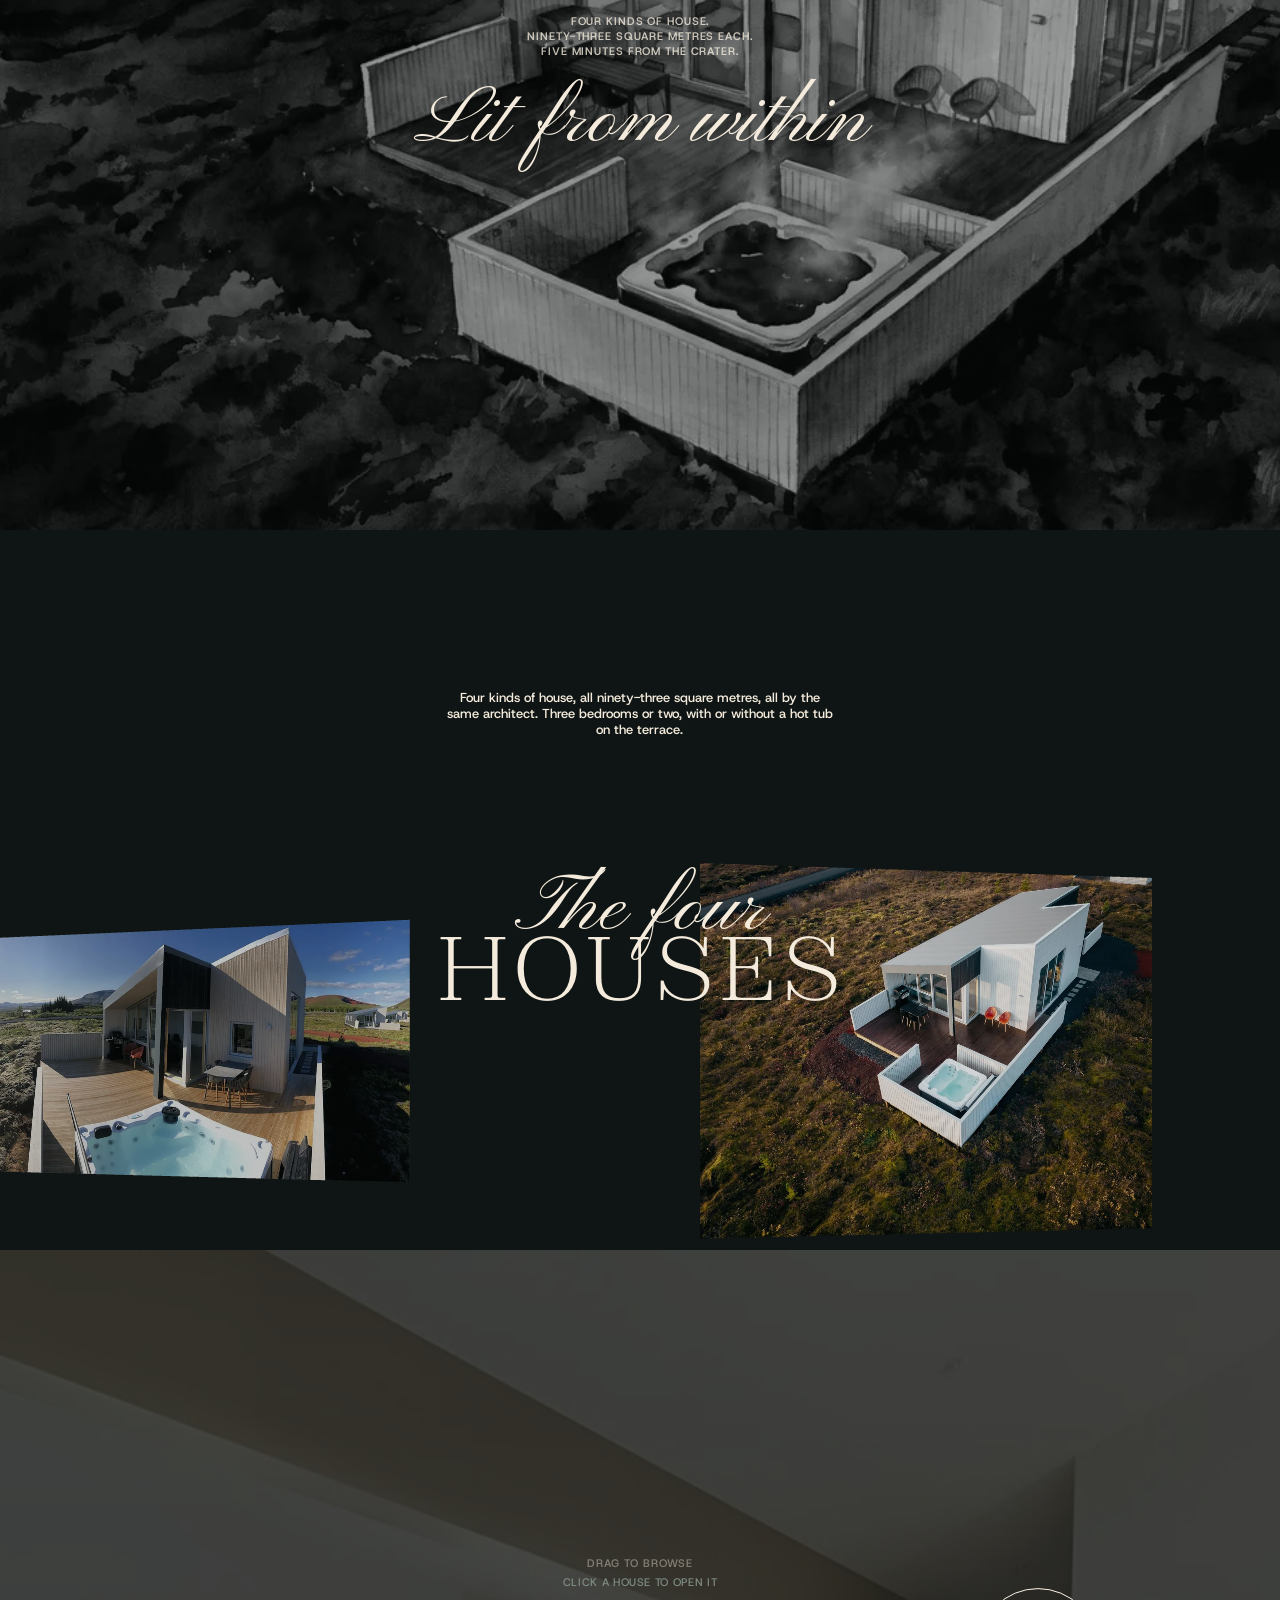
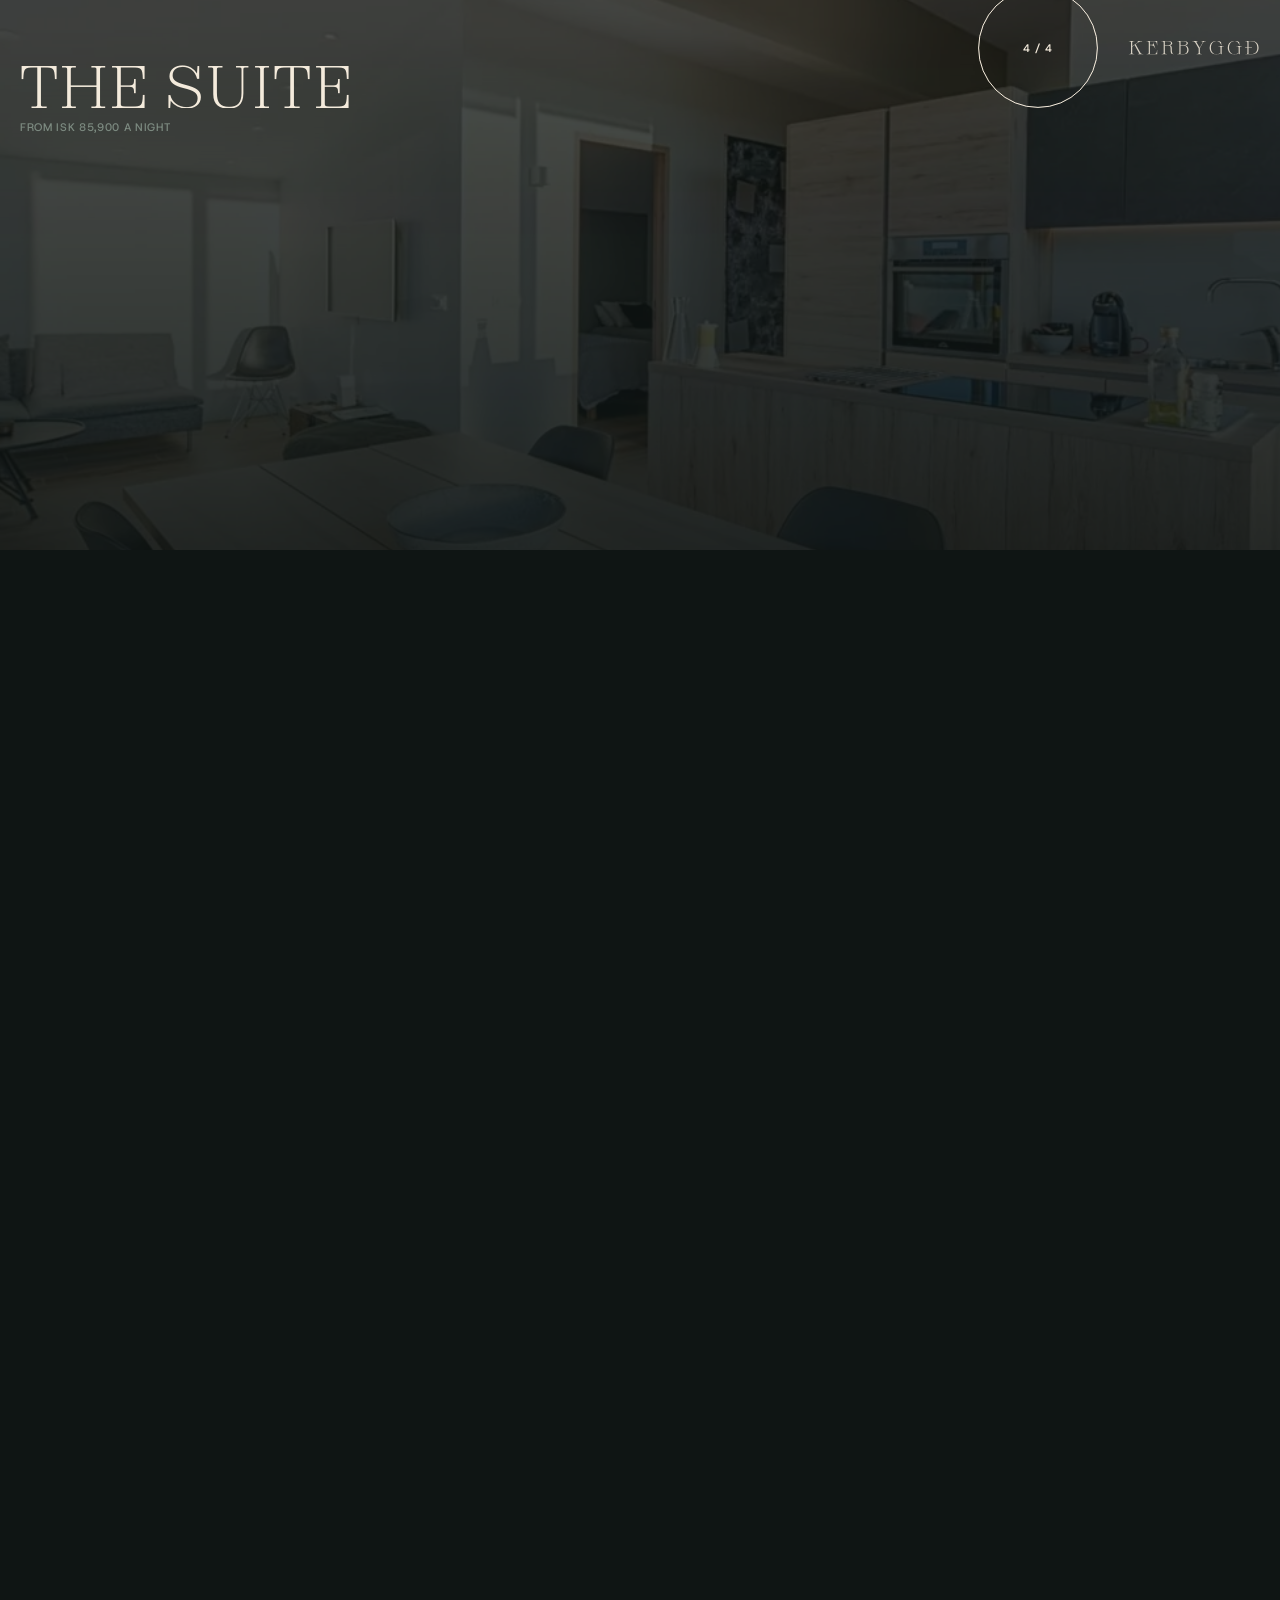
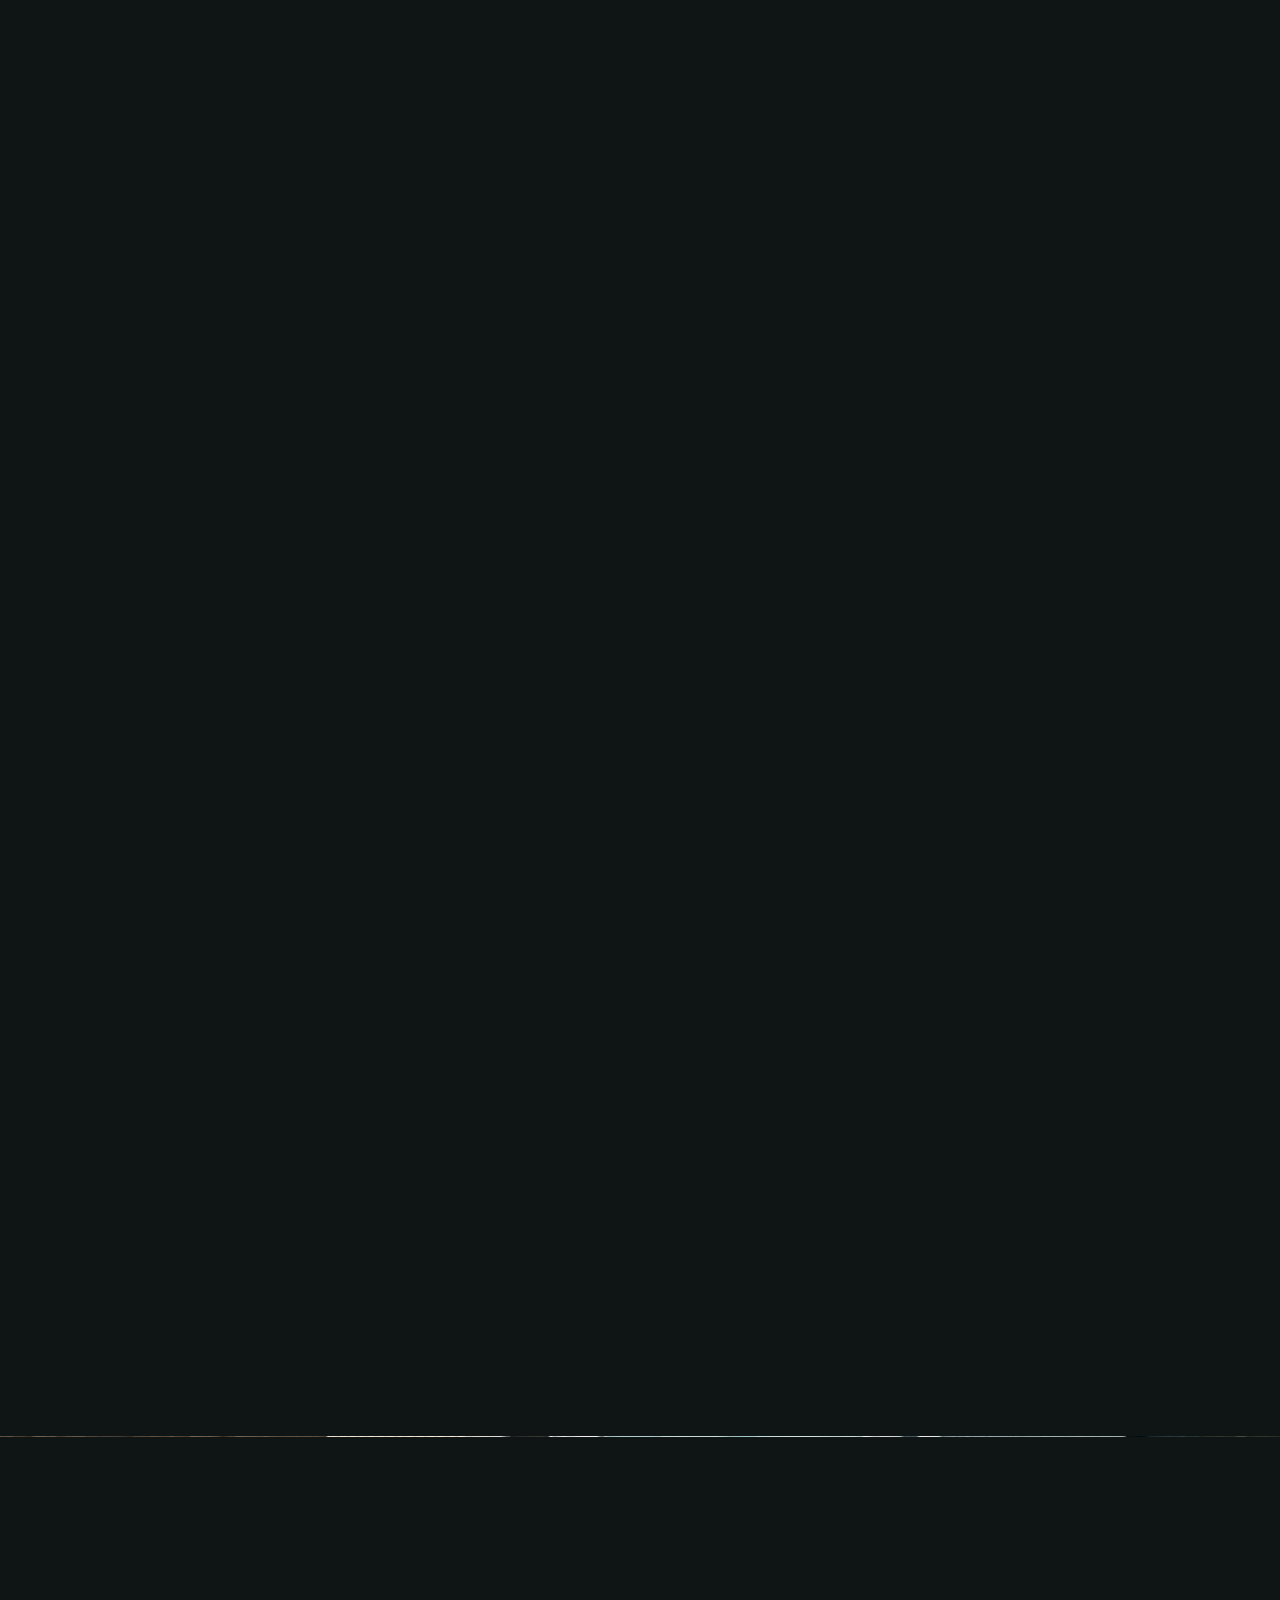
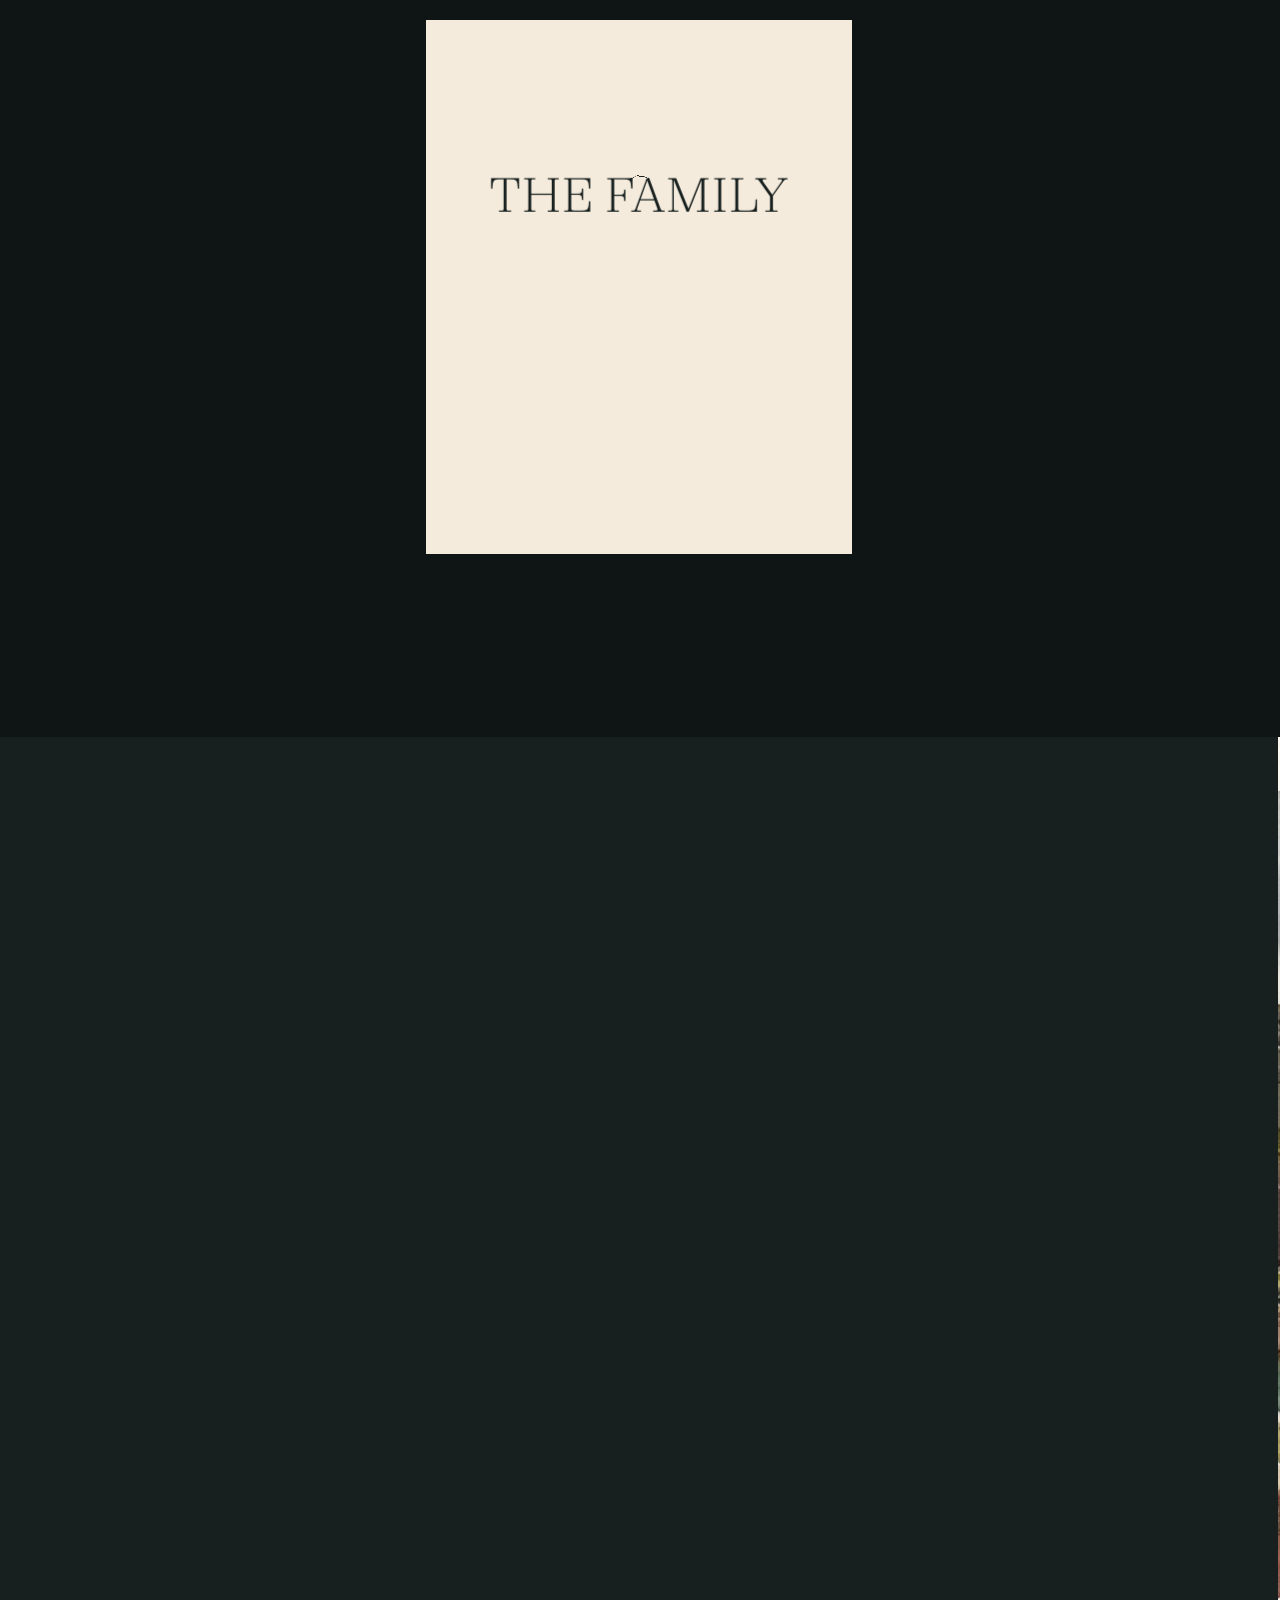
==== commit b6b72f81: "Deploy 83dc95d (noindex preview)" ====
--- a/index.html
+++ b/index.html
@@ -454,25 +454,25 @@
   <div class="l-location__grid">
     <div class="sticky sticky--full-height l-location__map-layer">
       <div class="sticky__layer sticky__layer--sticky l-location__map-pin">
-        <div class="l-location__map js-location-map" data-parallax-pattern="landingLocationMapDesktop" data-parallax-measure=".sticky">
+        <div class="l-location__map js-location-map" style="--map-w:2560;--map-h:2048">
     <div class="l-location__map-inner js-map-inner">
-      <img class="l-location__map-img" src="data:image/svg+xml,%3Csvg xmlns='http://www.w3.org/2000/svg' width='1792' height='1536'%3E%3C/svg%3E" data-src="assets/img/map-dark.webp" alt="" width="1792" height="1536" decoding="async">
-      <!--MAP-ROUTES:start--><svg class="l-location__routes js-routes" viewBox="0 0 116.667 100" preserveAspectRatio="none" aria-hidden="true">
-      <path class="l-location__route" data-route="0" d="M 37.045 80.233 L 37.029 80.279 L 36.939 80.541 L 37.029 81.059 L 37.029 81.081 L 37.024 81.107 L 36.992 81.093 L 36.917 81.065 L 36.839 81.036 L 36.742 80.997 L 36.625 80.946 L 36.150 80.718 L 36.110 80.700 L 36.090 80.696 L 36.069 80.692 L 36.041 80.690 L 35.832 80.680 L 35.795 80.677 L 35.777 80.673 L 35.760 80.664 L 35.743 80.652 L 35.727 80.635 L 35.712 80.618 L 35.563 80.438 L 35.416 80.245 L 35.294 80.084 L 35.165 79.899 L 35.068 79.758 L 35.053 79.736 L 34.944 79.579 L 34.887 79.498 L 34.859 79.439 L 34.821 79.403 L 34.805 79.394 L 35.413 78.433 L 35.538 78.235 L 35.861 77.731 L 35.930 77.630 L 35.999 77.538 L 36.085 77.436 L 36.188 77.325 L 36.222 77.343 L 36.236 77.351 L 36.295 77.387 L 36.293 77.392 L 36.293 77.397 L 36.295 77.403 L 36.298 77.407 L 36.303 77.410 L 36.308 77.411 L 36.306 77.421 L 36.276 77.477 L 36.274 77.479" fill="none"/>
-      <path class="l-location__route" data-route="1" d="M 37.045 80.233 L 37.029 80.279 L 36.939 80.541 L 37.029 81.059 L 37.029 81.081 L 37.024 81.107 L 36.992 81.093 L 36.917 81.065 L 36.839 81.036 L 36.742 80.997 L 36.625 80.946 L 36.150 80.718 L 36.110 80.700 L 36.090 80.696 L 36.069 80.692 L 36.041 80.690 L 35.832 80.680 L 35.795 80.677 L 35.777 80.673 L 35.760 80.664 L 35.743 80.652 L 35.727 80.635 L 35.712 80.618 L 35.563 80.438 L 35.416 80.245 L 35.294 80.084 L 35.165 79.899 L 35.068 79.758 L 35.053 79.736 L 34.944 79.579 L 34.887 79.498 L 34.859 79.439 L 34.821 79.403 L 34.805 79.394 L 34.735 79.496 L 34.642 79.613 L 34.581 79.681 L 34.434 79.841 L 34.334 79.945 L 34.250 80.029 L 34.146 80.128 L 34.021 80.240 L 33.880 80.357 L 33.743 80.464 L 33.545 80.604 L 33.277 80.779 L 33.145 80.869 L 33.109 80.894 L 33.070 80.927 L 33.013 80.984 L 32.861 81.154 L 32.810 81.203 L 32.753 81.251 L 32.684 81.303 L 32.641 81.332 L 32.609 81.351 L 32.531 81.399 L 32.458 81.442 L 32.408 81.474 L 32.345 81.524 L 32.296 81.573 L 32.251 81.623 L 32.213 81.677 L 32.149 81.780 L 32.118 81.829 L 32.101 81.857 L 32.026 81.976 L 31.976 82.048 L 31.939 82.094 L 31.823 82.225 L 31.645 82.404 L 31.505 82.534 L 31.434 82.589 L 31.343 82.649 L 31.189 82.746 L 31.129 82.792 L 30.939 82.953 L 30.719 83.119 L 30.421 83.333 L 30.293 82.959 L 30.137 82.503 L 30.096 82.384 L 30.031 82.191 L 30.015 82.146 L 29.975 82.028 L 29.881 81.750 L 29.806 81.531 L 29.761 81.402 L 29.682 81.169 L 29.657 81.101 L 29.610 80.964 L 29.521 80.704 L 29.468 80.544 L 29.446 80.474 L 29.432 80.421 L 29.427 80.395 L 29.421 80.351 L 29.415 80.282 L 29.406 80.182 L 29.406 80.168 L 29.402 80.095 L 29.384 79.908 L 29.377 79.835 L 29.367 79.777 L 29.357 79.730 L 29.344 79.693 L 29.326 79.649 L 29.308 79.610 L 29.284 79.567 L 29.216 79.445 L 29.198 79.408 L 29.184 79.376 L 29.173 79.343 L 29.162 79.302 L 29.108 79.063 L 29.073 78.904 L 29.002 78.556 L 28.951 78.335 L 28.935 78.270 L 28.925 78.239 L 28.916 78.213 L 28.873 78.112 L 28.711 77.749 L 28.669 77.646 L 28.637 77.552 L 28.618 77.494 L 28.604 77.441 L 28.587 77.366 L 28.575 77.292 L 28.524 76.888 L 28.515 76.770 L 28.513 76.715 L 28.512 76.666 L 28.513 76.625 L 28.516 76.581 L 28.529 76.514 L 28.538 76.473 L 28.549 76.438 L 28.718 75.982 L 28.757 75.865 L 28.787 75.766 L 28.818 75.654 L 28.834 75.586 L 28.846 75.516 L 28.856 75.451 L 28.862 75.389 L 28.866 75.330 L 28.866 75.274 L 28.863 75.151 L 28.857 75.079 L 28.850 75.020 L 28.841 74.962 L 28.832 74.915 L 28.818 74.857 L 28.800 74.799 L 28.777 74.730 L 28.746 74.645 L 28.726 74.597 L 28.706 74.557 L 28.494 74.170 L 28.274 73.755 L 27.958 73.164 L 27.867 72.994 L 27.807 72.876 L 27.726 72.728 L 27.694 72.663 L 27.667 72.595 L 27.651 72.545 L 27.640 72.504 L 27.631 72.452 L 27.627 72.413 L 27.621 72.348 L 27.620 72.294 L 27.620 72.242 L 27.622 72.182 L 27.651 71.525 L 27.646 71.400 L 27.639 71.280 L 27.626 71.174 L 27.612 71.074 L 27.527 70.521 L 27.505 70.409 L 27.475 70.294 L 27.437 70.182 L 27.395 70.078 L 27.334 69.950 L 27.271 69.842 L 27.190 69.717 L 27.073 69.544 L 27.004 69.444 L 26.955 69.371 L 26.897 69.284 L 26.847 69.203 L 26.801 69.118 L 26.763 69.033 L 26.717 68.909 L 26.700 68.854 L 26.689 68.808 L 26.672 68.732 L 26.659 68.658 L 26.648 68.574 L 26.642 68.488 L 26.640 68.425 L 26.648 68.317 L 26.663 68.194 L 26.722 67.911 L 26.734 67.834 L 26.739 67.758 L 26.740 67.695 L 26.732 67.630 L 26.724 67.592 L 26.715 67.562 L 26.698 67.515 L 26.671 67.447 L 26.655 67.416 L 26.635 67.379 L 26.612 67.344 L 26.586 67.309 L 26.550 67.268 L 26.500 67.217 L 26.439 67.166 L 26.389 67.131 L 26.322 67.097 L 26.274 67.076 L 26.244 67.065 L 26.114 67.032 L 25.900 66.985 L 25.833 66.969 L 25.782 66.955 L 25.704 66.926 L 25.650 66.899 L 25.609 66.872 L 25.589 66.860 L 25.532 66.820 L 25.382 66.696 L 25.284 66.613 L 25.268 66.599 L 25.245 66.579 L 25.193 66.531 L 25.161 66.499 L 25.132 66.466 L 25.101 66.427 L 25.073 66.389 L 25.045 66.350 L 25.025 66.319 L 25.006 66.284 L 24.986 66.243 L 24.970 66.205 L 24.966 66.197 L 24.953 66.162 L 24.937 66.116 L 24.920 66.059 L 24.906 66.006 L 24.898 65.977 L 24.862 65.847 L 24.840 65.779 L 24.821 65.728 L 24.798 65.672 L 24.778 65.629 L 24.765 65.602 L 24.754 65.581 L 24.733 65.543 L 24.710 65.503 L 24.658 65.421 L 24.602 65.336 L 24.542 65.245 L 24.420 65.062 L 24.391 65.016 L 24.361 64.970 L 24.330 64.909 L 24.304 64.860 L 24.279 64.814 L 24.254 64.757 L 24.225 64.690 L 24.190 64.595 L 24.157 64.497 L 24.130 64.424 L 24.105 64.357 L 24.079 64.304 L 24.057 64.260 L 24.028 64.209 L 24.002 64.166 L 23.974 64.120 L 23.930 64.055 L 23.870 63.972 L 23.762 63.830 L 23.683 63.727 L 23.677 63.720 L 23.486 63.472 L 23.353 63.298 L 23.329 63.263 L 23.309 63.231 L 23.291 63.199 L 23.276 63.169 L 23.253 63.116 L 23.232 63.054 L 23.215 62.987 L 23.206 62.949 L 23.198 62.910 L 23.193 62.870 L 23.188 62.824 L 23.185 62.764 L 23.185 62.723 L 23.185 62.680 L 23.187 62.643 L 23.194 62.600 L 23.203 62.550 L 23.213 62.506 L 23.221 62.473 L 23.231 62.436 L 23.243 62.395 L 23.269 62.330 L 23.423 61.968 L 23.552 61.664 L 23.692 61.340 L 23.735 61.235 L 23.750 61.191 L 23.761 61.155 L 23.769 61.118 L 23.777 61.076 L 23.784 61.032 L 23.791 60.966 L 23.792 60.913 L 23.792 60.862 L 23.787 60.796 L 23.784 60.752 L 23.770 60.625 L 23.737 60.326 L 23.730 60.238 L 23.726 60.168 L 23.722 60.087 L 23.722 60.024 L 23.723 59.964 L 23.723 59.903 L 23.723 59.847 L 23.739 59.643 L 23.749 59.531 L 23.755 59.477 L 23.763 59.428 L 23.773 59.385 L 23.788 59.339 L 23.808 59.291 L 23.827 59.250 L 23.843 59.216 L 23.863 59.181 L 23.890 59.141 L 23.918 59.106 L 23.943 59.074 L 23.986 59.029 L 24.014 59.004 L 24.050 58.974 L 24.093 58.941 L 24.138 58.900 L 24.175 58.865 L 24.209 58.829 L 24.248 58.781 L 24.280 58.733 L 24.310 58.680 L 24.329 58.640 L 24.345 58.600 L 24.357 58.566 L 24.373 58.508 L 24.383 58.458 L 24.387 58.426 L 24.390 58.394 L 24.392 58.353 L 24.392 58.306 L 24.389 58.257 L 24.379 58.195 L 24.368 58.154 L 24.352 58.100 L 24.335 58.052 L 24.312 58.005 L 24.294 57.973 L 24.275 57.941 L 24.256 57.916 L 24.233 57.885 L 24.202 57.849 L 24.172 57.820 L 24.143 57.791 L 24.100 57.753 L 24.070 57.728 L 24.025 57.695 L 23.962 57.647 L 23.807 57.532 L 23.752 57.491 L 23.695 57.446 L 23.658 57.413 L 23.619 57.376 L 23.584 57.339 L 23.539 57.286 L 23.497 57.229 L 23.467 57.183 L 23.438 57.132 L 23.410 57.075 L 23.387 57.025 L 23.366 56.969 L 23.346 56.906 L 23.331 56.846 L 23.311 56.746 L 23.263 56.496 L 23.251 56.443 L 23.222 56.309 L 23.192 56.184 L 23.029 55.542 L 22.988 55.377 L 22.927 55.131 L 22.808 54.645 L 22.566 53.595 L 22.544 53.498 L 22.469 53.190 L 22.212 52.119 L 22.091 51.611 L 22.019 51.305 L 21.766 50.220 L 21.588 49.476 L 21.559 49.348 L 21.541 49.247 L 21.534 49.202 L 21.530 49.162 L 21.525 49.076 L 21.524 48.965 L 21.525 48.864 L 21.532 48.767 L 21.540 48.698 L 21.554 48.617 L 21.570 48.540 L 21.594 48.451 L 21.620 48.366 L 21.650 48.281 L 21.689 48.184 L 21.728 48.103 L 21.772 48.016 L 21.824 47.930 L 21.884 47.841 L 21.939 47.765 L 21.998 47.690 L 22.090 47.582 L 22.181 47.472 L 22.239 47.396 L 22.289 47.323 L 22.341 47.239 L 22.385 47.161 L 22.442 47.043 L 22.479 46.952 L 22.506 46.876 L 22.536 46.781 L 22.561 46.679 L 22.574 46.616 L 22.589 46.539 L 22.596 46.495 L 22.608 46.416 L 22.626 46.289 L 22.845 44.544 L 22.863 44.407 L 22.869 44.340 L 22.873 44.273 L 22.875 44.206 L 22.873 44.130 L 22.870 44.085 L 22.863 43.989 L 22.859 43.944 L 22.861 43.904 L 22.865 43.869 L 22.875 43.837 L 22.885 43.812 L 22.896 43.790 L 22.912 43.763 L 22.931 43.746 L 22.943 43.735 L 22.953 43.727 L 22.966 43.718 L 22.948 43.702 L 22.916 43.675 L 22.883 43.642 L 22.843 43.604 L 22.788 43.547 L 22.737 43.489 L 22.683 43.424 L 22.639 43.365 L 22.608 43.322 L 22.547 43.227 L 22.461 43.081 L 21.905 42.096 L 21.807 41.913 L 21.734 41.753 L 20.513 38.947 L 20.477 38.856 L 20.456 38.794 L 20.440 38.740 L 20.429 38.694 L 20.418 38.647 L 20.409 38.592 L 20.403 38.536 L 20.399 38.482 L 20.396 38.442 L 20.396 38.388 L 20.398 38.334 L 20.401 38.294 L 20.408 38.236 L 20.417 38.165 L 20.444 37.992 L 20.472 37.794 L 20.501 37.607 L 20.504 37.586 L 20.511 37.542 L 20.514 37.517 L 20.546 37.294 L 20.606 36.892 L 20.616 36.839 L 20.627 36.789 L 20.637 36.755 L 20.646 36.729 L 20.655 36.708 L 20.663 36.690 L 20.687 36.647 L 20.706 36.618 L 20.724 36.592 L 20.744 36.568 L 20.763 36.547 L 20.778 36.532 L 20.802 36.511 L 20.835 36.485 L 20.863 36.466 L 20.891 36.449 L 20.914 36.437 L 20.938 36.426 L 20.966 36.415 L 21.038 36.392 L 21.226 36.339 L 21.421 36.286 L 21.459 36.275 L 21.488 36.267 L 21.524 36.254 L 21.557 36.243 L 21.577 36.235 L 21.581 36.233 L 21.604 36.223 L 21.646 36.203 L 21.686 36.183 L 21.717 36.165 L 21.810 36.115 L 21.860 36.089 L 21.894 36.072 L 21.928 36.058 L 21.967 36.041 L 22.005 36.027 L 22.046 36.014 L 22.077 36.007 L 22.092 36.005 L 22.109 36.002 L 22.134 36.000 L 22.172 35.999 L 22.202 35.998 L 22.262 35.999 L 22.294 35.997 L 22.322 35.994 L 22.347 35.990 L 22.379 35.983 L 22.400 35.978 L 22.422 35.970 L 22.442 35.962 L 22.467 35.951 L 22.488 35.940 L 22.506 35.931 L 22.529 35.916 L 22.552 35.899 L 22.571 35.884 L 22.588 35.870 L 22.605 35.853 L 22.627 35.830 L 22.642 35.810 L 22.662 35.783 L 22.680 35.756 L 22.691 35.735 L 22.700 35.715 L 22.712 35.687 L 22.725 35.650 L 22.777 35.504 L 22.795 35.451 L 22.809 35.403 L 22.820 35.354 L 22.828 35.318 L 22.832 35.285 L 22.836 35.240 L 22.838 35.203 L 22.838 35.171 L 22.836 35.139 L 22.833 35.106 L 22.825 35.059 L 22.815 34.986 L 22.810 34.919 L 22.806 34.875 L 22.804 34.831 L 22.804 34.792 L 22.803 34.748 L 22.804 34.711 L 22.808 34.661 L 22.812 34.620 L 22.826 34.509 L 22.836 34.444 L 22.847 34.380 L 22.864 34.292 L 22.878 34.236 L 22.893 34.180 L 22.924 34.087 L 22.954 34.002 L 23.135 33.602 L 23.170 33.523 L 23.197 33.459 L 23.215 33.404 L 23.230 33.343 L 23.243 33.270 L 23.248 33.218 L 23.249 33.173 L 23.247 33.072 L 23.237 32.935 L 23.233 32.867 L 23.232 32.800 L 23.236 32.759 L 23.243 32.716 L 23.253 32.667 L 23.262 32.632 L 23.267 32.620 L 23.274 32.602 L 23.330 32.469 L 23.347 32.429 L 23.358 32.389 L 23.367 32.338 L 23.375 32.279 L 23.409 31.984 L 23.410 31.950 L 23.410 31.925 L 23.407 31.891 L 23.403 31.867 L 23.399 31.847 L 23.394 31.831 L 23.386 31.803 L 23.379 31.785 L 23.368 31.761 L 23.358 31.742 L 23.343 31.721 L 23.331 31.704 L 23.205 31.567 L 23.167 31.519 L 23.132 31.470 L 23.104 31.428 L 23.081 31.389 L 23.059 31.352 L 23.038 31.311 L 23.022 31.274 L 23.005 31.232 L 22.989 31.186 L 22.975 31.144 L 22.961 31.094 L 22.951 31.049 L 22.932 30.953 L 22.905 30.822 L 22.890 30.750 L 22.871 30.667 L 22.858 30.622 L 22.842 30.578 L 22.825 30.544 L 22.803 30.508 L 22.791 30.493 L 22.778 30.478 L 22.758 30.460 L 22.733 30.442 L 22.707 30.424 L 22.683 30.410 L 22.640 30.391 L 22.613 30.381 L 22.591 30.375 L 22.567 30.372 L 22.543 30.370 L 22.519 30.370 L 22.482 30.372 L 22.408 30.375 L 22.372 30.375 L 22.345 30.372 L 22.318 30.366 L 22.294 30.357 L 22.259 30.342 L 22.223 30.323 L 22.191 30.303 L 22.170 30.287 L 22.152 30.271 L 22.128 30.246 L 22.106 30.221 L 22.086 30.195 L 22.054 30.142 L 22.039 30.121 L 22.022 30.097 L 21.992 30.062 L 21.961 30.035 L 21.935 30.016 L 21.904 29.996 L 21.877 29.982 L 21.853 29.973 L 21.819 29.961 L 21.788 29.953 L 21.754 29.949 L 21.727 29.947 L 21.698 29.947 L 21.669 29.949 L 21.597 29.955 L 21.560 29.958 L 21.490 29.963 L 21.430 29.967 L 21.353 29.968 L 21.286 29.966 L 21.226 29.960 L 21.163 29.947 L 21.131 29.940 L 21.109 29.933 L 21.072 29.921 L 21.024 29.902 L 20.996 29.890 L 20.962 29.873 L 20.896 29.835 L 20.831 29.785 L 20.778 29.738 L 20.758 29.718 L 20.736 29.693 L 20.689 29.636 L 20.658 29.594 L 20.640 29.564 L 20.606 29.501 L 20.570 29.438 L 20.535 29.366 L 20.523 29.342 L 20.504 29.311 L 20.460 29.236 L 20.370 29.105 L 20.313 29.032 L 20.257 28.968 L 20.218 28.927 L 20.207 28.916 L 20.174 28.883 L 20.091 28.800 L 20.017 28.739 L 19.921 28.655 L 19.888 28.624 L 19.839 28.578 L 19.764 28.503 L 19.673 28.396 L 19.623 28.331 L 19.584 28.271 L 19.561 28.236 L 19.548 28.215 L 19.507 28.144 L 19.480 28.092 L 19.456 28.037 L 19.414 27.943 L 19.320 27.714 L 19.287 27.644 L 19.270 27.615 L 19.248 27.583 L 19.237 27.569 L 19.222 27.551 L 19.204 27.532 L 19.100 27.442 L 19.072 27.418 L 19.007 27.358 L 18.969 27.328 L 18.943 27.305 L 18.888 27.258 L 18.852 27.224 L 18.828 27.198 L 18.745 27.111 L 18.715 27.079 L 18.690 27.049 L 18.660 27.012 L 18.641 26.986 L 18.616 26.949 L 18.592 26.909 L 18.574 26.872 L 18.558 26.837 L 18.546 26.804 L 18.534 26.768 L 18.525 26.733 L 18.517 26.702 L 18.513 26.682 L 18.509 26.653 L 18.507 26.616 L 18.506 26.577 L 18.507 26.551 L 18.509 26.508 L 18.509 26.483 L 18.506 26.458 L 18.500 26.430 L 18.493 26.397 L 18.485 26.373 L 18.476 26.348 L 18.465 26.325 L 18.454 26.304 L 18.440 26.278 L 18.427 26.258 L 18.410 26.237 L 18.395 26.219 L 18.378 26.202 L 18.360 26.185 L 18.343 26.173 L 18.319 26.158 L 18.230 26.107 L 18.111 26.041 L 17.965 25.966 L 17.814 25.879 L 17.756 25.847 L 17.718 25.827 L 17.672 25.806 L 17.644 25.795 L 17.607 25.781 L 17.582 25.773 L 17.552 25.765 L 17.523 25.761 L 17.487 25.756 L 17.451 25.754 L 17.416 25.753 L 17.327 25.753 L 17.232 25.751 L 17.077 25.748 L 17.004 25.750 L 16.899 25.749 L 16.785 25.747 L 16.741 25.751 L 16.713 25.755 L 16.687 25.760 L 16.663 25.766 L 16.632 25.776 L 16.590 25.790 L 16.546 25.806 L 16.495 25.826 L 16.439 25.852 L 16.376 25.884 L 16.217 25.973 L 16.063 26.059 L 15.991 26.098 L 15.960 26.117 L 15.913 26.146 L 15.875 26.172 L 15.837 26.199 L 15.799 26.228 L 15.752 26.266 L 15.700 26.311 L 15.653 26.356 L 15.596 26.413 L 15.415 26.605 L 15.331 26.696 L 15.187 26.855 L 14.993 27.070 L 14.960 27.107 L 14.650 27.452 L 14.553 27.563 L 14.494 27.624 L 14.406 27.716 L 14.328 27.791 L 14.263 27.852 L 14.060 28.034 L 14.013 28.077 L 13.998 28.090 L 13.779 28.285 L 13.743 28.320 L 13.714 28.351 L 13.686 28.380 L 13.649 28.422 L 13.619 28.460 L 13.591 28.497 L 13.562 28.543 L 13.531 28.593 L 13.513 28.627 L 13.481 28.689 L 13.445 28.770 L 13.410 28.855 L 13.375 28.934 L 13.349 28.981 L 13.327 29.020 L 13.303 29.054 L 13.278 29.087 L 13.245 29.126 L 13.192 29.182 L 12.974 29.408 L 12.935 29.451 L 12.922 29.466 L 12.892 29.503 L 12.863 29.545 L 12.821 29.606 L 12.788 29.659 L 12.756 29.714 L 12.732 29.761 L 12.704 29.813 L 12.666 29.893 L 12.495 30.286 L 12.363 30.570 L 12.345 30.610 L 12.317 30.658 L 12.252 30.760 L 12.204 30.825 L 12.164 30.874 L 12.127 30.913 L 12.036 31.002 L 11.943 31.091 L 11.933 31.100 L 11.958 31.133 L 11.977 31.141 L 11.992 31.143 L 12.007 31.141 L 12.026 31.138 L 12.043 31.130 L 12.065 31.119 L 12.082 31.112 L 12.103 31.107 L 12.125 31.104 L 12.148 31.104 L 12.199 31.105 L 12.253 31.109 L 12.353 31.117 L 12.480 31.130 L 12.586 31.140 L 12.633 31.144 L 12.643 31.144 L 12.688 31.145 L 12.726 31.142 L 12.760 31.138 L 12.805 31.129 L 12.872 31.109 L 12.903 31.099 L 12.905 31.098 L 12.917 31.094 L 13.035 31.050 L 13.158 31.011 L 13.175 31.003 L 13.191 30.989 L 13.207 30.973 L 13.218 30.960 L 13.223 30.953 L 13.227 30.945 L 13.230 30.938 L 13.231 30.930 L 13.231 30.925 L 13.229 30.918 L 13.224 30.911 L 13.215 30.902" fill="none"/>
-      <path class="l-location__route" data-route="2" d="M 37.045 80.233 L 37.029 80.279 L 36.939 80.541 L 37.029 81.059 L 37.029 81.081 L 37.024 81.107 L 36.992 81.093 L 36.917 81.065 L 36.839 81.036 L 36.742 80.997 L 36.625 80.946 L 36.150 80.718 L 36.110 80.700 L 36.090 80.696 L 36.069 80.692 L 36.041 80.690 L 35.832 80.680 L 35.795 80.677 L 35.777 80.673 L 35.760 80.664 L 35.743 80.652 L 35.727 80.635 L 35.712 80.618 L 35.563 80.438 L 35.416 80.245 L 35.294 80.084 L 35.165 79.899 L 35.068 79.758 L 35.053 79.736 L 34.944 79.579 L 34.887 79.498 L 34.859 79.439 L 34.821 79.403 L 34.805 79.394 L 35.413 78.433 L 35.538 78.235 L 35.861 77.731 L 35.930 77.630 L 35.999 77.538 L 36.085 77.436 L 36.188 77.325 L 36.253 77.262 L 36.365 77.167 L 37.102 76.567 L 37.121 76.551 L 37.604 76.163 L 37.675 76.108 L 37.727 76.070 L 37.776 76.038 L 37.833 76.005 L 37.888 75.979 L 37.941 75.955 L 38.021 75.924 L 38.110 75.895 L 38.331 75.835 L 38.569 75.774 L 39.029 75.659 L 39.340 75.582 L 39.444 75.557 L 39.676 75.497 L 39.815 75.458 L 39.899 75.431 L 39.960 75.407 L 40.067 75.361 L 40.163 75.312 L 40.242 75.269 L 40.305 75.228 L 40.383 75.176 L 40.475 75.107 L 40.616 74.986 L 41.154 74.514 L 41.480 74.228 L 41.800 73.944 L 42.098 73.685 L 42.395 73.426 L 42.707 73.154 L 42.840 73.042 L 42.983 72.931 L 43.748 72.343 L 44.317 71.902 L 44.604 71.682 L 44.886 71.466 L 45.114 71.292 L 45.243 71.199 L 45.325 71.147 L 45.407 71.101 L 45.453 71.078 L 45.506 71.054 L 45.557 71.032 L 45.609 71.012 L 45.656 70.996 L 45.707 70.981 L 45.764 70.966 L 45.821 70.954 L 45.876 70.944 L 45.932 70.936 L 45.985 70.931 L 46.043 70.926 L 46.140 70.923 L 46.251 70.921 L 46.468 70.920 L 46.550 70.919 L 46.623 70.913 L 46.684 70.904 L 46.749 70.888 L 46.835 70.863 L 46.916 70.834 L 47.172 70.728 L 47.299 70.676 L 47.362 70.658 L 47.470 70.619 L 47.496 70.608 L 47.538 70.590 L 47.589 70.564 L 47.620 70.546 L 47.694 70.503 L 47.735 70.477 L 47.788 70.441 L 47.863 70.384 L 47.921 70.340 L 47.975 70.301 L 48.004 70.283 L 48.011 70.289 L 48.020 70.293 L 48.030 70.294 L 48.040 70.292 L 48.049 70.288 L 48.056 70.280 L 48.061 70.273 L 48.063 70.264 L 48.097 70.202 L 48.134 70.140 L 48.488 69.805 L 48.652 69.639 L 48.721 69.553 L 48.842 69.377 L 48.986 69.136 L 49.008 69.095 L 49.041 69.028 L 49.134 68.854 L 49.176 68.776 L 49.221 68.699 L 49.268 68.624 L 49.318 68.552 L 49.366 68.485 L 49.414 68.422 L 49.457 68.368 L 49.504 68.314 L 49.605 68.207 L 49.805 67.995 L 50.130 67.657 L 50.205 67.576 L 50.302 67.466 L 50.388 67.367 L 50.539 67.160 L 50.695 66.944 L 50.798 66.782 L 50.925 66.581 L 51.036 66.424 L 51.262 66.105 L 51.381 65.940 L 51.448 65.848 L 51.512 65.768 L 51.540 65.737 L 51.595 65.672 L 51.646 65.621 L 51.744 65.522 L 51.856 65.425 L 51.924 65.371 L 52.013 65.308 L 52.237 65.157 L 52.346 65.081 L 52.430 65.015 L 52.443 65.005 L 52.528 64.925 L 52.590 64.856 L 52.638 64.792 L 52.669 64.745 L 52.702 64.687 L 52.728 64.628 L 52.758 64.556 L 52.861 64.271 L 52.887 64.213 L 52.909 64.171 L 52.936 64.127 L 52.957 64.097 L 52.974 64.070 L 53.002 64.038 L 53.038 64.000 L 53.354 63.679 L 53.401 63.636 L 53.450 63.594 L 53.485 63.565 L 53.524 63.537 L 53.569 63.508 L 53.607 63.485 L 53.641 63.467 L 53.679 63.449 L 53.710 63.436 L 53.738 63.426 L 53.788 63.411 L 53.832 63.399 L 53.880 63.388 L 53.906 63.383 L 53.936 63.377 L 54.020 63.358 L 54.078 63.344 L 54.129 63.327 L 54.171 63.312 L 54.218 63.294 L 54.268 63.271 L 54.308 63.251 L 54.347 63.226 L 54.388 63.197 L 54.451 63.150 L 54.600 63.037 L 54.635 63.011 L 54.670 62.989 L 54.677 62.984 L 54.725 62.956 L 54.771 62.929 L 54.836 62.895 L 54.904 62.864 L 54.966 62.840 L 55.036 62.815 L 55.269 62.740 L 55.665 62.619 L 55.728 62.601 L 55.769 62.592 L 55.811 62.584 L 55.855 62.578 L 55.913 62.573 L 56.130 62.558 L 56.213 62.550 L 56.279 62.542 L 56.425 62.519 L 56.882 62.448 L 57.131 62.410 L 57.346 62.383 L 57.442 62.369 L 57.501 62.359 L 57.552 62.348 L 57.614 62.335 L 57.777 62.297 L 58.012 62.241 L 58.479 62.130 L 58.543 62.114 L 58.578 62.103 L 58.622 62.087 L 58.669 62.067 L 58.706 62.049 L 58.752 62.024 L 58.793 61.997 L 58.832 61.970 L 58.869 61.938 L 58.915 61.898 L 58.972 61.844 L 59.012 61.806 L 59.041 61.782 L 59.073 61.756 L 59.102 61.735 L 59.134 61.714 L 59.171 61.692 L 59.233 61.655 L 59.380 61.576 L 59.649 61.423 L 60.358 61.029 L 60.396 61.008 L 60.468 60.969 L 60.527 60.937 L 60.572 60.915 L 60.617 60.896 L 60.677 60.873 L 60.722 60.857 L 60.773 60.843 L 60.830 60.829 L 60.885 60.819 L 60.939 60.810 L 60.989 60.806 L 61.056 60.803 L 61.126 60.805 L 61.166 60.807 L 61.316 60.814 L 61.375 60.817 L 61.421 60.817 L 61.476 60.815 L 61.516 60.810 L 61.569 60.801 L 61.628 60.787 L 61.687 60.767 L 61.711 60.759 L 61.791 60.733 L 61.838 60.719 L 61.885 60.707 L 61.933 60.699 L 61.984 60.692 L 62.038 60.685 L 62.071 60.680 L 62.152 60.663 L 62.190 60.652 L 62.231 60.637 L 62.270 60.621 L 62.306 60.604 L 62.358 60.574 L 62.413 60.537 L 62.772 60.243 L 63.125 59.951 L 63.282 59.828 L 63.360 59.770 L 63.423 59.725 L 63.506 59.674 L 63.719 59.549 L 63.800 59.498 L 63.847 59.466 L 63.879 59.441 L 63.940 59.391 L 64.017 59.318 L 64.840 58.466 L 64.885 58.416 L 64.918 58.377 L 64.953 58.332 L 65.027 58.229 L 65.110 58.102 L 65.456 57.528 L 65.558 57.359 L 65.705 57.124 L 65.777 57.005 L 65.845 56.893 L 65.884 56.819 L 65.919 56.742 L 65.952 56.663 L 65.993 56.562 L 66.029 56.483 L 66.050 56.443 L 66.079 56.399 L 66.130 56.332 L 66.205 56.248 L 66.799 55.597 L 66.843 55.556 L 66.886 55.521 L 66.931 55.489 L 66.972 55.464 L 67.069 55.409 L 67.240 55.319 L 67.279 55.296 L 67.312 55.274 L 67.355 55.241 L 67.396 55.205 L 67.435 55.166 L 67.473 55.122 L 67.520 55.069 L 67.581 55.000 L 67.658 54.913 L 67.712 54.852 L 67.743 54.815 L 67.851 54.693 L 67.918 54.613 L 67.958 54.562 L 67.986 54.522 L 68.010 54.480 L 68.030 54.442 L 68.052 54.390 L 68.078 54.310 L 68.093 54.256 L 68.103 54.198 L 68.110 54.129 L 68.110 54.061 L 68.107 54.011 L 68.101 53.968 L 68.087 53.884 L 68.074 53.812 L 68.067 53.750 L 68.065 53.692 L 68.067 53.618 L 68.076 53.541 L 68.091 53.457 L 68.106 53.400 L 68.126 53.337 L 68.146 53.287 L 68.167 53.243 L 68.189 53.199 L 68.214 53.156 L 68.256 53.097 L 68.288 53.055 L 68.351 52.987 L 68.398 52.944 L 68.445 52.905 L 68.488 52.874 L 68.540 52.844 L 68.588 52.815 L 68.650 52.785 L 68.711 52.762 L 68.771 52.740 L 68.926 52.683 L 69.005 52.653 L 69.054 52.630 L 69.095 52.609 L 69.140 52.580 L 69.214 52.526 L 69.276 52.473 L 69.307 52.442 L 69.349 52.392 L 69.404 52.319 L 69.951 51.526 L 70.023 51.421 L 70.060 51.371 L 70.096 51.331 L 70.209 51.209 L 70.533 50.875 L 71.308 50.064 L 71.569 49.797 L 71.745 49.610 L 71.927 49.420 L 71.967 49.382 L 72.010 49.344 L 72.075 49.295 L 72.462 49.015 L 72.741 48.816 L 72.816 48.764 L 72.850 48.742 L 72.897 48.716 L 73.007 48.665 L 73.364 48.517 L 73.608 48.415 L 73.851 48.317 L 73.929 48.284 L 73.979 48.263 L 74.018 48.247 L 74.064 48.231 L 74.110 48.218 L 74.149 48.208 L 74.202 48.199 L 74.268 48.191 L 74.336 48.187 L 74.379 48.187 L 74.481 48.188 L 74.718 48.200 L 74.880 48.207 L 75.298 48.228 L 75.815 48.247 L 76.179 48.261 L 76.259 48.262 L 76.316 48.260 L 76.376 48.256 L 76.446 48.248 L 76.496 48.239 L 76.640 48.210 L 76.749 48.186 L 76.903 48.156 L 76.956 48.142 L 76.999 48.132 L 77.042 48.117 L 77.093 48.100 L 77.129 48.089 L 77.178 48.071 L 77.220 48.053 L 77.256 48.035 L 77.300 48.011 L 77.330 47.993 L 77.362 47.971 L 77.394 47.948 L 77.415 47.932 L 77.421 47.928 L 77.428 47.925 L 77.439 47.922 L 77.450 47.920 L 77.458 47.922 L 77.466 47.922 L 77.478 47.919 L 77.488 47.913 L 77.495 47.903 L 77.499 47.892 L 77.500 47.884 L 77.503 47.871 L 77.507 47.861 L 77.515 47.849 L 77.528 47.831 L 77.553 47.798 L 77.726 47.649 L 77.926 47.478 L 78.212 47.232 L 78.260 47.193 L 78.266 47.188 L 78.273 47.184 L 78.282 47.182 L 78.291 47.181 L 78.298 47.183 L 78.304 47.183 L 78.315 47.181 L 78.325 47.176 L 78.332 47.167 L 78.336 47.157 L 78.337 47.150 L 78.355 47.125 L 78.371 47.106 L 78.387 47.089 L 78.397 47.079 L 78.410 47.065 L 78.467 47.018 L 78.599 46.909 L 78.791 46.739 L 78.817 46.723 L 78.834 46.709 L 78.837 46.706 L 78.850 46.694 L 78.863 46.678 L 78.870 46.669 L 79.214 46.371 L 79.251 46.336 L 79.327 46.265 L 79.397 46.195 L 79.482 46.107 L 79.679 45.895 L 79.720 45.854 L 79.757 45.821 L 79.787 45.797 L 79.821 45.773 L 79.863 45.749 L 79.901 45.728 L 79.944 45.710 L 79.995 45.692 L 80.048 45.677 L 80.648 45.505 L 80.861 45.445 L 80.927 45.424 L 80.978 45.406 L 81.021 45.387 L 81.100 45.349 L 81.322 45.239 L 81.442 45.180 L 81.507 45.144 L 81.541 45.122 L 81.577 45.099 L 81.607 45.075 L 81.640 45.049 L 81.679 45.013 L 81.715 44.976 L 81.760 44.925 L 81.821 44.846 L 81.990 44.627 L 82.176 44.385 L 82.514 43.952 L 82.618 43.803 L 82.711 43.655 L 82.773 43.540 L 83.061 42.997 L 83.249 42.649 L 83.688 41.831 L 83.858 41.519 L 84.156 41.023 L 84.511 40.439 L 84.595 40.298 L 84.638 40.229 L 84.704 40.136 L 84.742 40.089 L 84.781 40.047 L 84.871 39.969 L 85.049 39.834 L 85.230 39.702 L 85.368 39.604 L 85.493 39.521 L 85.591 39.462 L 85.706 39.400 L 86.010 39.246 L 86.337 39.084 L 86.419 39.041 L 86.475 39.010 L 86.523 38.979 L 86.575 38.943 L 86.624 38.905 L 86.674 38.862 L 86.737 38.800 L 87.031 38.489 L 87.339 38.168 L 87.876 37.605 L 87.925 37.552 L 87.974 37.491 L 88.018 37.422 L 88.055 37.366 L 88.091 37.295 L 88.124 37.229 L 88.168 37.129 L 88.190 37.061 L 88.209 36.991 L 88.322 36.376 L 88.517 35.307 L 88.549 35.136 L 88.591 34.906 L 88.605 34.827 L 88.617 34.761 L 88.637 34.677 L 88.658 34.606 L 88.687 34.521 L 88.716 34.446 L 88.741 34.383 L 88.779 34.304 L 88.925 34.022 L 89.393 33.114 L 89.566 32.777 L 89.733 32.449 L 89.769 32.363 L 89.790 32.308 L 89.805 32.254 L 89.821 32.193 L 89.833 32.142 L 89.844 32.084 L 89.853 32.022 L 89.858 31.973 L 89.861 31.902 L 89.861 31.840 L 89.859 31.786 L 89.853 31.724 L 89.843 31.648 L 89.829 31.576 L 89.814 31.510 L 89.799 31.458 L 89.780 31.402 L 89.733 31.275 L 89.701 31.201 L 89.666 31.126 L 89.635 31.064 L 89.599 31.002 L 89.563 30.944 L 89.523 30.886 L 89.480 30.827 L 89.415 30.747 L 89.374 30.699 L 88.551 29.819 L 87.948 29.179 L 87.595 28.800 L 87.468 28.659 L 87.356 28.516 L 87.293 28.423 L 86.610 27.309 L 86.472 27.085 L 86.465 27.071 L 86.542 27.028 L 86.574 27.010 L 86.611 26.987 L 86.663 26.949 L 86.706 26.916 L 86.761 26.862 L 86.826 26.789 L 86.949 26.653 L 87.034 26.553 L 87.086 26.488 L 87.131 26.427 L 87.184 26.350 L 87.225 26.287 L 87.275 26.192 L 87.327 26.087 L 87.607 25.489 L 87.999 24.623 L 88.057 24.471 L 88.075 24.421 L 88.280 23.696 L 88.505 22.853 L 88.757 21.939 L 88.980 21.126 L 88.993 21.088 L 89.073 20.855 L 89.099 20.792 L 89.129 20.731 L 89.160 20.675 L 89.204 20.607 L 89.247 20.553 L 89.298 20.491 L 89.355 20.431 L 89.385 20.401 L 89.424 20.364 L 89.457 20.335 L 89.496 20.304 L 89.533 20.278 L 89.591 20.237 L 89.650 20.201 L 89.842 20.096 L 90.434 19.776 L 90.527 19.726 L 90.783 19.589 L 90.981 19.482 L 90.989 19.477 L 91.064 19.435 L 91.330 19.290 L 91.402 19.250 L 91.484 19.206 L 91.588 19.149 L 91.662 19.105 L 91.754 19.051" fill="none"/>
-      <path class="l-location__route" data-route="3" d="M 37.045 80.233 L 37.029 80.279 L 36.939 80.541 L 37.029 81.059 L 37.029 81.081 L 37.024 81.107 L 36.992 81.093 L 36.917 81.065 L 36.839 81.036 L 36.742 80.997 L 36.625 80.946 L 36.150 80.718 L 36.110 80.700 L 36.090 80.696 L 36.069 80.692 L 36.041 80.690 L 35.832 80.680 L 35.795 80.677 L 35.777 80.673 L 35.760 80.664 L 35.743 80.652 L 35.727 80.635 L 35.712 80.618 L 35.563 80.438 L 35.416 80.245 L 35.294 80.084 L 35.165 79.899 L 35.068 79.758 L 35.053 79.736 L 34.944 79.579 L 34.887 79.498 L 34.859 79.439 L 34.821 79.403 L 34.805 79.394 L 35.413 78.433 L 35.538 78.235 L 35.861 77.731 L 35.930 77.630 L 35.999 77.538 L 36.085 77.436 L 36.188 77.325 L 36.253 77.262 L 36.365 77.167 L 37.102 76.567 L 37.121 76.551 L 37.604 76.163 L 37.675 76.108 L 37.727 76.070 L 37.776 76.038 L 37.833 76.005 L 37.888 75.979 L 37.941 75.955 L 38.021 75.924 L 38.110 75.895 L 38.331 75.835 L 38.569 75.774 L 39.029 75.659 L 39.340 75.582 L 39.444 75.557 L 39.676 75.497 L 39.815 75.458 L 39.899 75.431 L 39.960 75.407 L 40.067 75.361 L 40.163 75.312 L 40.242 75.269 L 40.305 75.228 L 40.383 75.176 L 40.475 75.107 L 40.616 74.986 L 41.154 74.514 L 41.480 74.228 L 41.800 73.944 L 42.098 73.685 L 42.395 73.426 L 42.707 73.154 L 42.840 73.042 L 42.983 72.931 L 43.748 72.343 L 44.317 71.902 L 44.604 71.682 L 44.886 71.466 L 45.114 71.292 L 45.243 71.199 L 45.325 71.147 L 45.407 71.101 L 45.453 71.078 L 45.506 71.054 L 45.557 71.032 L 45.609 71.012 L 45.656 70.996 L 45.707 70.981 L 45.764 70.966 L 45.821 70.954 L 45.876 70.944 L 45.932 70.936 L 45.985 70.931 L 46.043 70.926 L 46.140 70.923 L 46.251 70.921 L 46.468 70.920 L 46.550 70.919 L 46.623 70.913 L 46.684 70.904 L 46.749 70.888 L 46.835 70.863 L 46.916 70.834 L 47.172 70.728 L 47.299 70.676 L 47.362 70.658 L 47.470 70.619 L 47.496 70.608 L 47.538 70.590 L 47.589 70.564 L 47.620 70.546 L 47.694 70.503 L 47.735 70.477 L 47.788 70.441 L 47.863 70.384 L 47.921 70.340 L 47.975 70.301 L 48.004 70.283 L 48.011 70.289 L 48.020 70.293 L 48.030 70.294 L 48.040 70.292 L 48.049 70.288 L 48.056 70.280 L 48.061 70.273 L 48.063 70.264 L 48.097 70.202 L 48.134 70.140 L 48.488 69.805 L 48.652 69.639 L 48.721 69.553 L 48.842 69.377 L 48.986 69.136 L 49.008 69.095 L 49.041 69.028 L 49.134 68.854 L 49.176 68.776 L 49.221 68.699 L 49.268 68.624 L 49.318 68.552 L 49.366 68.485 L 49.414 68.422 L 49.457 68.368 L 49.504 68.314 L 49.605 68.207 L 49.805 67.995 L 50.130 67.657 L 50.205 67.576 L 50.302 67.466 L 50.388 67.367 L 50.539 67.160 L 50.695 66.944 L 50.798 66.782 L 50.925 66.581 L 51.036 66.424 L 51.262 66.105 L 51.381 65.940 L 51.448 65.848 L 51.512 65.768 L 51.540 65.737 L 51.595 65.672 L 51.646 65.621 L 51.744 65.522 L 51.856 65.425 L 51.924 65.371 L 52.013 65.308 L 52.237 65.157 L 52.346 65.081 L 52.430 65.015 L 52.443 65.005 L 52.528 64.925 L 52.590 64.856 L 52.638 64.792 L 52.669 64.745 L 52.702 64.687 L 52.728 64.628 L 52.758 64.556 L 52.861 64.271 L 52.887 64.213 L 52.909 64.171 L 52.936 64.127 L 52.957 64.097 L 52.974 64.070 L 53.002 64.038 L 53.038 64.000 L 53.354 63.679 L 53.401 63.636 L 53.450 63.594 L 53.485 63.565 L 53.524 63.537 L 53.569 63.508 L 53.607 63.485 L 53.641 63.467 L 53.679 63.449 L 53.710 63.436 L 53.738 63.426 L 53.788 63.411 L 53.832 63.399 L 53.880 63.388 L 53.906 63.383 L 53.936 63.377 L 54.020 63.358 L 54.078 63.344 L 54.129 63.327 L 54.171 63.312 L 54.218 63.294 L 54.268 63.271 L 54.308 63.251 L 54.347 63.226 L 54.388 63.197 L 54.451 63.150 L 54.600 63.037 L 54.635 63.011 L 54.670 62.989 L 54.677 62.984 L 54.725 62.956 L 54.771 62.929 L 54.836 62.895 L 54.904 62.864 L 54.966 62.840 L 55.036 62.815 L 55.269 62.740 L 55.665 62.619 L 55.728 62.601 L 55.769 62.592 L 55.811 62.584 L 55.855 62.578 L 55.913 62.573 L 56.130 62.558 L 56.213 62.550 L 56.279 62.542 L 56.425 62.519 L 56.882 62.448 L 57.131 62.410 L 57.346 62.383 L 57.442 62.369 L 57.501 62.359 L 57.552 62.348 L 57.614 62.335 L 57.777 62.297 L 58.012 62.241 L 58.479 62.130 L 58.543 62.114 L 58.578 62.103 L 58.622 62.087 L 58.669 62.067 L 58.706 62.049 L 58.752 62.024 L 58.793 61.997 L 58.832 61.970 L 58.869 61.938 L 58.915 61.898 L 58.972 61.844 L 59.012 61.806 L 59.041 61.782 L 59.073 61.756 L 59.102 61.735 L 59.134 61.714 L 59.171 61.692 L 59.233 61.655 L 59.380 61.576 L 59.649 61.423 L 60.358 61.029 L 60.396 61.008 L 60.468 60.969 L 60.527 60.937 L 60.572 60.915 L 60.617 60.896 L 60.677 60.873 L 60.722 60.857 L 60.773 60.843 L 60.830 60.829 L 60.885 60.819 L 60.939 60.810 L 60.989 60.806 L 61.056 60.803 L 61.126 60.805 L 61.166 60.807 L 61.316 60.814 L 61.375 60.817 L 61.421 60.817 L 61.476 60.815 L 61.516 60.810 L 61.569 60.801 L 61.628 60.787 L 61.687 60.767 L 61.711 60.759 L 61.791 60.733 L 61.838 60.719 L 61.885 60.707 L 61.933 60.699 L 61.984 60.692 L 62.038 60.685 L 62.071 60.680 L 62.152 60.663 L 62.190 60.652 L 62.231 60.637 L 62.270 60.621 L 62.306 60.604 L 62.358 60.574 L 62.413 60.537 L 62.772 60.243 L 63.125 59.951 L 63.282 59.828 L 63.360 59.770 L 63.423 59.725 L 63.506 59.674 L 63.719 59.549 L 63.800 59.498 L 63.847 59.466 L 63.879 59.441 L 63.940 59.391 L 64.017 59.318 L 64.840 58.466 L 64.885 58.416 L 64.918 58.377 L 64.953 58.332 L 65.027 58.229 L 65.110 58.102 L 65.456 57.528 L 65.558 57.359 L 65.705 57.124 L 65.777 57.005 L 65.845 56.893 L 65.884 56.819 L 65.919 56.742 L 65.952 56.663 L 65.993 56.562 L 66.029 56.483 L 66.050 56.443 L 66.079 56.399 L 66.130 56.332 L 66.205 56.248 L 66.799 55.597 L 66.843 55.556 L 66.886 55.521 L 66.931 55.489 L 66.972 55.464 L 67.069 55.409 L 67.240 55.319 L 67.279 55.296 L 67.312 55.274 L 67.355 55.241 L 67.396 55.205 L 67.435 55.166 L 67.473 55.122 L 67.520 55.069 L 67.581 55.000 L 67.658 54.913 L 67.712 54.852 L 67.743 54.815 L 67.851 54.693 L 67.918 54.613 L 67.958 54.562 L 67.986 54.522 L 68.010 54.480 L 68.030 54.442 L 68.052 54.390 L 68.078 54.310 L 68.093 54.256 L 68.103 54.198 L 68.110 54.129 L 68.110 54.061 L 68.107 54.011 L 68.101 53.968 L 68.087 53.884 L 68.074 53.812 L 68.067 53.750 L 68.065 53.692 L 68.067 53.618 L 68.076 53.541 L 68.091 53.457 L 68.106 53.400 L 68.126 53.337 L 68.146 53.287 L 68.167 53.243 L 68.189 53.199 L 68.214 53.156 L 68.256 53.097 L 68.288 53.055 L 68.351 52.987 L 68.398 52.944 L 68.445 52.905 L 68.488 52.874 L 68.540 52.844 L 68.588 52.815 L 68.650 52.785 L 68.711 52.762 L 68.771 52.740 L 68.926 52.683 L 69.005 52.653 L 69.054 52.630 L 69.095 52.609 L 69.140 52.580 L 69.214 52.526 L 69.276 52.473 L 69.307 52.442 L 69.349 52.392 L 69.404 52.319 L 69.951 51.526 L 70.023 51.421 L 70.060 51.371 L 70.096 51.331 L 70.209 51.209 L 70.533 50.875 L 71.308 50.064 L 71.569 49.797 L 71.745 49.610 L 71.927 49.420 L 71.967 49.382 L 72.010 49.344 L 72.075 49.295 L 72.462 49.015 L 72.741 48.816 L 72.816 48.764 L 72.850 48.742 L 72.897 48.716 L 73.007 48.665 L 73.364 48.517 L 73.608 48.415 L 73.851 48.317 L 73.929 48.284 L 73.979 48.263 L 74.018 48.247 L 74.064 48.231 L 74.110 48.218 L 74.149 48.208 L 74.202 48.199 L 74.268 48.191 L 74.336 48.187 L 74.379 48.187 L 74.481 48.188 L 74.718 48.200 L 74.880 48.207 L 75.298 48.228 L 75.815 48.247 L 76.179 48.261 L 76.259 48.262 L 76.316 48.260 L 76.376 48.256 L 76.446 48.248 L 76.496 48.239 L 76.640 48.210 L 76.749 48.186 L 76.903 48.156 L 76.956 48.142 L 76.999 48.132 L 77.042 48.117 L 77.093 48.100 L 77.129 48.089 L 77.178 48.071 L 77.220 48.053 L 77.256 48.035 L 77.300 48.011 L 77.330 47.993 L 77.362 47.971 L 77.394 47.948 L 77.415 47.932 L 77.421 47.928 L 77.428 47.925 L 77.439 47.922 L 77.450 47.920 L 77.458 47.922 L 77.466 47.922 L 77.478 47.919 L 77.488 47.913 L 77.495 47.903 L 77.499 47.892 L 77.500 47.884 L 77.503 47.871 L 77.507 47.861 L 77.515 47.849 L 77.528 47.831 L 77.553 47.798 L 77.726 47.649 L 77.926 47.478 L 78.212 47.232 L 78.260 47.193 L 78.266 47.188 L 78.273 47.184 L 78.282 47.182 L 78.291 47.181 L 78.298 47.183 L 78.304 47.183 L 78.315 47.181 L 78.325 47.176 L 78.332 47.167 L 78.336 47.157 L 78.337 47.150 L 78.355 47.125 L 78.371 47.106 L 78.387 47.089 L 78.397 47.079 L 78.410 47.065 L 78.467 47.018 L 78.599 46.909 L 78.791 46.739 L 78.817 46.723 L 78.834 46.709 L 78.837 46.706 L 78.850 46.694 L 78.863 46.678 L 78.870 46.669 L 79.214 46.371 L 79.251 46.336 L 79.327 46.265 L 79.397 46.195 L 79.482 46.107 L 79.679 45.895 L 79.720 45.854 L 79.757 45.821 L 79.787 45.797 L 79.821 45.773 L 79.863 45.749 L 79.901 45.728 L 79.944 45.710 L 79.995 45.692 L 80.048 45.677 L 80.648 45.505 L 80.861 45.445 L 80.927 45.424 L 80.978 45.406 L 81.021 45.387 L 81.100 45.349 L 81.322 45.239 L 81.442 45.180 L 81.507 45.144 L 81.541 45.122 L 81.577 45.099 L 81.607 45.075 L 81.640 45.049 L 81.679 45.013 L 81.715 44.976 L 81.760 44.925 L 81.821 44.846 L 81.990 44.627 L 82.176 44.385 L 82.514 43.952 L 82.618 43.803 L 82.711 43.655 L 82.773 43.540 L 83.061 42.997 L 83.249 42.649 L 83.688 41.831 L 83.858 41.519 L 84.156 41.023 L 84.511 40.439 L 84.595 40.298 L 84.638 40.229 L 84.704 40.136 L 84.742 40.089 L 84.781 40.047 L 84.871 39.969 L 85.049 39.834 L 85.230 39.702 L 85.368 39.604 L 85.493 39.521 L 85.591 39.462 L 85.706 39.400 L 86.010 39.246 L 86.337 39.084 L 86.419 39.041 L 86.475 39.010 L 86.523 38.979 L 86.575 38.943 L 86.624 38.905 L 86.674 38.862 L 86.737 38.800 L 87.031 38.489 L 87.339 38.168 L 87.876 37.605 L 87.925 37.552 L 87.974 37.491 L 88.018 37.422 L 88.055 37.366 L 88.091 37.295 L 88.124 37.229 L 88.168 37.129 L 88.190 37.061 L 88.209 36.991 L 88.322 36.376 L 88.435 36.400 L 88.474 36.409 L 88.506 36.410 L 88.540 36.402 L 88.569 36.388 L 88.581 36.380 L 88.595 36.364 L 88.612 36.343 L 88.632 36.318 L 88.638 36.311 L 88.658 36.283 L 88.685 36.242 L 88.702 36.211 L 88.711 36.190 L 88.721 36.184 L 88.731 36.182 L 88.793 36.173 L 88.909 36.142 L 88.941 36.135 L 88.956 36.125 L 89.000 36.070 L 89.085 35.944 L 89.169 35.840 L 89.208 35.757 L 89.247 35.648 L 89.295 35.491 L 89.338 35.366 L 89.483 35.077 L 89.609 34.839 L 89.747 34.601 L 89.908 34.369 L 90.091 34.119 L 90.174 34.015 L 90.316 33.881 L 90.518 33.701 L 90.621 33.611 L 90.797 33.447 L 90.908 33.355 L 91.147 33.147 L 91.424 32.898 L 91.686 32.672 L 91.741 32.624 L 92.470 31.981 L 92.876 31.621 L 93.169 31.367 L 93.228 31.314 L 93.321 31.215 L 93.386 31.117 L 93.434 31.015 L 93.470 30.897 L 93.539 30.607 L 93.615 30.262 L 93.670 30.017 L 93.720 29.795 L 93.754 29.673 L 93.801 29.561 L 93.864 29.452 L 93.952 29.334 L 94.183 29.098 L 94.417 28.860 L 94.607 28.677 L 94.821 28.505 L 94.927 28.422 L 95.120 28.267 L 95.220 28.189 L 95.278 28.147 L 95.341 28.109 L 95.381 28.082 L 95.422 28.048 L 95.457 28.012 L 95.527 27.933 L 95.588 27.825 L 95.704 27.589 L 95.755 27.480 L 95.829 27.373 L 95.899 27.299 L 95.988 27.225 L 96.082 27.165 L 96.107 27.150 L 96.183 27.117 L 96.241 27.099 L 96.293 27.087 L 96.416 27.059 L 96.651 27.004 L 96.769 26.977 L 96.933 26.940 L 97.111 26.899 L 97.239 26.874 L 97.471 26.819 L 97.723 26.762 L 98.021 26.695 L 98.147 26.664 L 98.348 26.620 L 98.498 26.587 L 98.562 26.577 L 98.611 26.570 L 98.661 26.569 L 98.721 26.574 L 98.794 26.584 L 98.864 26.586 L 98.864 26.571 L 98.864 26.493 L 98.867 26.451 L 98.870 26.419 L 98.876 26.379 L 98.880 26.352 L 98.886 26.328 L 98.902 26.264 L 98.918 26.199 L 98.937 26.116 L 98.951 26.042 L 98.961 25.960 L 98.964 25.915 L 98.967 25.855 L 98.968 25.800 L 98.961 25.516 L 98.953 25.124 L 98.952 25.110 L 98.951 25.053 L 98.951 25.004 L 98.953 24.940 L 98.958 24.890 L 98.964 24.850 L 98.982 24.768 L 99.012 24.651 L 99.018 24.612 L 99.030 24.525 L 99.031 24.495 L 99.028 24.464 L 99.023 24.423 L 99.011 24.346 L 99.002 24.305 L 98.991 24.263 L 98.981 24.231 L 98.965 24.193 L 98.943 24.151 L 98.915 24.107 L 98.732 23.866 L 98.600 23.680 L 98.406 23.418 L 98.222 23.171 L 98.160 23.079 L 98.109 22.988 L 98.072 22.910 L 98.059 22.879 L 97.993 22.691 L 97.966 22.605 L 97.914 22.444 L 97.889 22.379 L 97.862 22.320 L 97.809 22.215 L 97.752 22.125 L 97.693 22.045 L 97.508 21.822 L 97.474 21.774 L 97.441 21.723 L 97.411 21.663 L 97.391 21.615 L 97.374 21.563 L 97.358 21.505 L 97.346 21.440 L 97.339 21.396 L 97.335 21.345 L 97.332 21.282 L 97.333 21.158 L 97.369 20.442 L 97.379 20.366 L 97.392 20.306 L 97.415 20.234 L 97.443 20.164 L 97.482 20.093 L 97.506 20.055 L 97.531 20.024 L 97.567 19.980 L 97.604 19.939 L 97.628 19.916 L 97.803 19.769 L 98.091 19.514 L 98.173 19.443 L 98.206 19.410 L 98.232 19.373 L 98.261 19.309 L 98.274 19.275 L 98.285 19.235 L 98.309 19.113 L 98.511 19.149 L 98.927 19.226 L 99.011 19.240 L 99.273 19.284 L 99.302 19.289 L 100.151 19.432 L 100.298 19.458 L 100.996 19.581 L 101.568 19.682 L 101.732 19.711 L 101.900 19.745 L 102.132 19.796 L 102.376 19.853 L 102.610 19.908 L 102.941 19.976 L 103.029 19.992 L 103.101 20.002 L 103.169 20.010 L 103.246 20.013 L 103.389 20.015 L 103.772 20.012 L 104.048 20.010 L 104.122 20.006 L 104.212 19.996 L 104.288 19.983 L 104.346 19.970 L 104.394 19.956 L 104.446 19.937 L 104.505 19.909 L 104.584 19.864 L 104.636 19.828 L 104.691 19.779 L 104.732 19.738 L 104.761 19.704 L 104.798 19.664 L 104.943 19.485 L 105.042 19.366 L 105.331 19.012 L 105.826 18.412 L 105.956 18.254 L 106.030 18.168 L 106.100 18.080 L 106.306 17.822 L 106.322 17.801 L 106.335 17.784 L 106.354 17.763 L 106.373 17.743 L 106.396 17.723 L 106.417 17.705 L 106.445 17.684 L 106.470 17.666 L 106.501 17.647 L 106.538 17.627 L 106.601 17.594 L 106.698 17.545 L 106.900 17.442 L 106.983 17.396 L 107.027 17.370 L 107.070 17.343 L 107.101 17.318 L 107.119 17.302 L 107.144 17.280 L 107.167 17.257 L 107.190 17.230 L 107.217 17.197 L 107.247 17.154 L 107.281 17.101 L 107.314 17.056 L 107.343 17.021 L 107.370 16.987 L 107.396 16.959 L 107.424 16.931 L 107.533 16.832 L 107.544 16.820 L 107.553 16.807 L 107.567 16.785 L 107.578 16.765 L 107.590 16.740 L 107.597 16.717 L 107.601 16.686 L 107.603 16.658 L 107.603 16.625 L 107.601 16.591 L 107.600 16.553 L 107.598 16.483 L 107.600 16.383 L 107.606 16.318 L 107.615 16.255 L 107.629 16.185 L 107.649 16.124 L 107.709 15.987 L 107.747 15.906 L 107.803 15.805 L 107.946 15.556 L 108.108 15.264 L 108.262 14.990 L 108.310 14.907" fill="none"/>
+      <img class="l-location__map-img" src="data:image/svg+xml,%3Csvg xmlns='http://www.w3.org/2000/svg' width='2560' height='2048'%3E%3C/svg%3E" data-src="assets/img/map-dark.webp" alt="" width="2560" height="2048" decoding="async">
+      <!--MAP-ROUTES:start--><svg class="l-location__routes js-routes" viewBox="0 0 125.000 100" preserveAspectRatio="none" aria-hidden="true">
+      <path class="l-location__route" data-route="0" d="M 40.284 72.674 L 40.272 72.710 L 40.204 72.906 L 40.272 73.294 L 40.272 73.311 L 40.268 73.331 L 40.244 73.320 L 40.188 73.299 L 40.129 73.277 L 40.056 73.248 L 39.969 73.209 L 39.612 73.038 L 39.582 73.025 L 39.567 73.022 L 39.552 73.019 L 39.531 73.018 L 39.374 73.010 L 39.346 73.008 L 39.333 73.004 L 39.320 72.998 L 39.307 72.989 L 39.295 72.976 L 39.284 72.963 L 39.172 72.828 L 39.062 72.684 L 38.970 72.563 L 38.873 72.424 L 38.801 72.319 L 38.790 72.302 L 38.708 72.184 L 38.666 72.124 L 38.644 72.080 L 38.616 72.052 L 38.604 72.046 L 39.060 71.325 L 39.153 71.176 L 39.395 70.798 L 39.447 70.723 L 39.499 70.654 L 39.564 70.577 L 39.641 70.494 L 39.667 70.508 L 39.677 70.513 L 39.721 70.540 L 39.720 70.544 L 39.720 70.548 L 39.721 70.552 L 39.724 70.555 L 39.727 70.557 L 39.731 70.558 L 39.729 70.565 L 39.707 70.608 L 39.705 70.609" fill="none"/>
+      <path class="l-location__route" data-route="1" d="M 40.284 72.674 L 40.272 72.710 L 40.204 72.906 L 40.272 73.294 L 40.272 73.311 L 40.268 73.331 L 40.244 73.320 L 40.188 73.299 L 40.129 73.277 L 40.056 73.248 L 39.969 73.209 L 39.612 73.038 L 39.582 73.025 L 39.567 73.022 L 39.552 73.019 L 39.531 73.018 L 39.374 73.010 L 39.346 73.008 L 39.333 73.004 L 39.320 72.998 L 39.307 72.989 L 39.295 72.976 L 39.284 72.963 L 39.172 72.828 L 39.062 72.684 L 38.970 72.563 L 38.873 72.424 L 38.801 72.319 L 38.790 72.302 L 38.708 72.184 L 38.666 72.124 L 38.644 72.080 L 38.616 72.052 L 38.604 72.046 L 38.551 72.122 L 38.481 72.210 L 38.436 72.261 L 38.326 72.381 L 38.250 72.459 L 38.187 72.522 L 38.109 72.596 L 38.016 72.680 L 37.910 72.768 L 37.807 72.848 L 37.659 72.953 L 37.458 73.084 L 37.358 73.152 L 37.332 73.171 L 37.303 73.195 L 37.260 73.238 L 37.145 73.365 L 37.108 73.403 L 37.065 73.438 L 37.013 73.477 L 36.980 73.499 L 36.956 73.513 L 36.898 73.549 L 36.843 73.582 L 36.806 73.606 L 36.759 73.643 L 36.722 73.680 L 36.689 73.718 L 36.660 73.758 L 36.612 73.835 L 36.589 73.872 L 36.576 73.893 L 36.519 73.982 L 36.482 74.036 L 36.454 74.070 L 36.367 74.169 L 36.233 74.303 L 36.129 74.400 L 36.075 74.442 L 36.008 74.487 L 35.892 74.559 L 35.846 74.594 L 35.705 74.715 L 35.540 74.839 L 35.316 75.000 L 35.220 74.719 L 35.103 74.377 L 35.072 74.288 L 35.023 74.143 L 35.012 74.110 L 34.982 74.021 L 34.910 73.813 L 34.854 73.648 L 34.821 73.552 L 34.761 73.377 L 34.743 73.325 L 34.707 73.223 L 34.640 73.028 L 34.601 72.908 L 34.585 72.856 L 34.574 72.816 L 34.570 72.796 L 34.566 72.763 L 34.561 72.711 L 34.555 72.636 L 34.554 72.626 L 34.551 72.571 L 34.538 72.431 L 34.533 72.376 L 34.526 72.333 L 34.518 72.298 L 34.508 72.270 L 34.495 72.237 L 34.481 72.208 L 34.463 72.175 L 34.412 72.084 L 34.398 72.056 L 34.388 72.032 L 34.379 72.007 L 34.371 71.977 L 34.331 71.797 L 34.305 71.678 L 34.251 71.417 L 34.213 71.251 L 34.201 71.202 L 34.194 71.179 L 34.187 71.160 L 34.155 71.084 L 34.033 70.812 L 34.002 70.734 L 33.978 70.664 L 33.963 70.621 L 33.953 70.581 L 33.941 70.525 L 33.931 70.469 L 33.893 70.166 L 33.886 70.078 L 33.884 70.036 L 33.884 70.000 L 33.885 69.969 L 33.887 69.936 L 33.897 69.885 L 33.904 69.855 L 33.912 69.828 L 34.038 69.486 L 34.068 69.398 L 34.090 69.324 L 34.114 69.241 L 34.125 69.190 L 34.134 69.137 L 34.142 69.088 L 34.147 69.042 L 34.149 68.997 L 34.150 68.956 L 34.147 68.863 L 34.143 68.810 L 34.137 68.765 L 34.131 68.721 L 34.124 68.686 L 34.114 68.643 L 34.100 68.599 L 34.083 68.548 L 34.059 68.484 L 34.044 68.448 L 34.029 68.418 L 33.871 68.127 L 33.706 67.816 L 33.469 67.373 L 33.400 67.245 L 33.355 67.157 L 33.295 67.046 L 33.271 66.997 L 33.250 66.946 L 33.238 66.909 L 33.230 66.878 L 33.223 66.839 L 33.220 66.810 L 33.216 66.761 L 33.215 66.720 L 33.215 66.682 L 33.217 66.636 L 33.238 66.143 L 33.235 66.050 L 33.229 65.960 L 33.219 65.881 L 33.209 65.805 L 33.146 65.391 L 33.129 65.307 L 33.107 65.221 L 33.078 65.137 L 33.047 65.059 L 33.001 64.962 L 32.954 64.882 L 32.893 64.787 L 32.805 64.658 L 32.753 64.583 L 32.716 64.528 L 32.672 64.463 L 32.635 64.402 L 32.600 64.338 L 32.573 64.275 L 32.538 64.182 L 32.525 64.140 L 32.517 64.106 L 32.504 64.049 L 32.494 63.994 L 32.486 63.930 L 32.482 63.866 L 32.480 63.819 L 32.486 63.738 L 32.497 63.646 L 32.542 63.433 L 32.551 63.375 L 32.554 63.318 L 32.555 63.271 L 32.549 63.222 L 32.543 63.194 L 32.537 63.171 L 32.524 63.136 L 32.504 63.085 L 32.491 63.062 L 32.476 63.034 L 32.459 63.008 L 32.440 62.982 L 32.413 62.951 L 32.375 62.912 L 32.329 62.874 L 32.292 62.848 L 32.242 62.822 L 32.205 62.807 L 32.183 62.799 L 32.085 62.774 L 31.925 62.739 L 31.874 62.726 L 31.837 62.716 L 31.778 62.695 L 31.738 62.675 L 31.706 62.654 L 31.692 62.645 L 31.649 62.615 L 31.537 62.522 L 31.463 62.460 L 31.451 62.449 L 31.434 62.434 L 31.395 62.398 L 31.371 62.374 L 31.349 62.349 L 31.326 62.320 L 31.305 62.292 L 31.284 62.262 L 31.269 62.239 L 31.255 62.213 L 31.240 62.182 L 31.227 62.153 L 31.225 62.147 L 31.215 62.121 L 31.203 62.087 L 31.190 62.044 L 31.179 62.004 L 31.174 61.983 L 31.147 61.886 L 31.130 61.835 L 31.116 61.796 L 31.098 61.754 L 31.083 61.722 L 31.073 61.702 L 31.066 61.686 L 31.050 61.657 L 31.033 61.627 L 30.994 61.565 L 30.952 61.502 L 30.906 61.434 L 30.815 61.297 L 30.793 61.262 L 30.771 61.228 L 30.747 61.182 L 30.728 61.145 L 30.709 61.110 L 30.690 61.068 L 30.669 61.018 L 30.643 60.946 L 30.618 60.873 L 30.597 60.818 L 30.579 60.768 L 30.559 60.728 L 30.543 60.695 L 30.521 60.657 L 30.502 60.624 L 30.480 60.590 L 30.448 60.541 L 30.402 60.479 L 30.321 60.372 L 30.262 60.296 L 30.258 60.290 L 30.115 60.104 L 30.015 59.974 L 29.997 59.948 L 29.981 59.923 L 29.968 59.899 L 29.957 59.877 L 29.940 59.837 L 29.924 59.790 L 29.911 59.740 L 29.905 59.712 L 29.899 59.682 L 29.895 59.653 L 29.891 59.618 L 29.889 59.573 L 29.889 59.542 L 29.889 59.510 L 29.890 59.482 L 29.895 59.450 L 29.902 59.413 L 29.909 59.380 L 29.916 59.355 L 29.923 59.327 L 29.932 59.296 L 29.952 59.247 L 30.067 58.976 L 30.164 58.748 L 30.269 58.505 L 30.301 58.426 L 30.312 58.393 L 30.321 58.366 L 30.327 58.339 L 30.333 58.307 L 30.338 58.274 L 30.343 58.225 L 30.344 58.185 L 30.344 58.146 L 30.340 58.097 L 30.338 58.064 L 30.328 57.969 L 30.303 57.744 L 30.298 57.678 L 30.294 57.626 L 30.291 57.565 L 30.291 57.518 L 30.292 57.473 L 30.293 57.427 L 30.293 57.385 L 30.304 57.232 L 30.312 57.148 L 30.316 57.108 L 30.322 57.071 L 30.330 57.039 L 30.341 57.005 L 30.356 56.968 L 30.370 56.937 L 30.383 56.912 L 30.397 56.886 L 30.418 56.856 L 30.438 56.830 L 30.457 56.806 L 30.489 56.772 L 30.510 56.753 L 30.538 56.730 L 30.570 56.706 L 30.603 56.675 L 30.631 56.649 L 30.656 56.622 L 30.686 56.585 L 30.710 56.550 L 30.733 56.510 L 30.747 56.480 L 30.759 56.450 L 30.768 56.424 L 30.779 56.381 L 30.787 56.343 L 30.791 56.320 L 30.792 56.296 L 30.794 56.265 L 30.794 56.229 L 30.792 56.193 L 30.784 56.147 L 30.776 56.115 L 30.764 56.075 L 30.751 56.039 L 30.734 56.004 L 30.721 55.979 L 30.706 55.955 L 30.692 55.937 L 30.675 55.914 L 30.651 55.887 L 30.629 55.865 L 30.607 55.843 L 30.575 55.815 L 30.552 55.796 L 30.519 55.771 L 30.471 55.735 L 30.355 55.649 L 30.314 55.618 L 30.272 55.584 L 30.243 55.560 L 30.215 55.532 L 30.188 55.504 L 30.154 55.465 L 30.123 55.422 L 30.101 55.388 L 30.079 55.349 L 30.057 55.306 L 30.040 55.269 L 30.025 55.227 L 30.010 55.179 L 29.998 55.135 L 29.983 55.060 L 29.947 54.872 L 29.938 54.833 L 29.917 54.732 L 29.894 54.638 L 29.772 54.157 L 29.741 54.032 L 29.695 53.848 L 29.606 53.484 L 29.425 52.696 L 29.408 52.623 L 29.352 52.392 L 29.159 51.589 L 29.068 51.208 L 29.014 50.979 L 28.824 50.165 L 28.691 49.607 L 28.669 49.511 L 28.656 49.435 L 28.651 49.402 L 28.647 49.372 L 28.643 49.307 L 28.643 49.224 L 28.644 49.148 L 28.649 49.075 L 28.655 49.023 L 28.666 48.963 L 28.678 48.905 L 28.695 48.839 L 28.715 48.774 L 28.737 48.711 L 28.767 48.638 L 28.796 48.577 L 28.829 48.512 L 28.868 48.448 L 28.913 48.380 L 28.955 48.324 L 28.999 48.268 L 29.068 48.186 L 29.135 48.104 L 29.179 48.047 L 29.216 47.992 L 29.256 47.929 L 29.289 47.871 L 29.331 47.782 L 29.359 47.714 L 29.379 47.657 L 29.402 47.586 L 29.420 47.509 L 29.431 47.462 L 29.441 47.405 L 29.447 47.371 L 29.456 47.312 L 29.469 47.217 L 29.634 45.908 L 29.647 45.805 L 29.652 45.755 L 29.655 45.705 L 29.656 45.655 L 29.655 45.598 L 29.653 45.564 L 29.647 45.492 L 29.645 45.458 L 29.646 45.428 L 29.649 45.401 L 29.656 45.377 L 29.663 45.359 L 29.672 45.343 L 29.684 45.323 L 29.698 45.310 L 29.707 45.301 L 29.715 45.296 L 29.725 45.289 L 29.711 45.277 L 29.687 45.256 L 29.662 45.231 L 29.633 45.203 L 29.591 45.161 L 29.552 45.117 L 29.512 45.068 L 29.479 45.024 L 29.456 44.992 L 29.410 44.920 L 29.346 44.810 L 28.929 44.072 L 28.855 43.935 L 28.800 43.815 L 27.885 41.710 L 27.858 41.642 L 27.842 41.595 L 27.830 41.555 L 27.822 41.520 L 27.813 41.485 L 27.807 41.444 L 27.802 41.402 L 27.799 41.361 L 27.797 41.331 L 27.797 41.291 L 27.799 41.251 L 27.801 41.221 L 27.806 41.177 L 27.813 41.124 L 27.833 40.994 L 27.854 40.845 L 27.876 40.705 L 27.878 40.690 L 27.883 40.656 L 27.886 40.638 L 27.910 40.471 L 27.954 40.169 L 27.962 40.129 L 27.970 40.092 L 27.978 40.066 L 27.985 40.047 L 27.991 40.031 L 27.997 40.018 L 28.015 39.985 L 28.029 39.963 L 28.043 39.944 L 28.058 39.926 L 28.072 39.911 L 28.084 39.899 L 28.102 39.884 L 28.126 39.864 L 28.147 39.850 L 28.168 39.837 L 28.185 39.828 L 28.203 39.819 L 28.224 39.811 L 28.278 39.794 L 28.420 39.754 L 28.566 39.714 L 28.594 39.706 L 28.616 39.700 L 28.643 39.691 L 28.668 39.682 L 28.683 39.676 L 28.686 39.675 L 28.703 39.667 L 28.735 39.653 L 28.764 39.637 L 28.787 39.624 L 28.858 39.586 L 28.895 39.567 L 28.921 39.554 L 28.946 39.543 L 28.976 39.531 L 29.004 39.520 L 29.035 39.511 L 29.058 39.505 L 29.069 39.503 L 29.082 39.502 L 29.100 39.500 L 29.129 39.499 L 29.151 39.498 L 29.196 39.499 L 29.220 39.498 L 29.241 39.496 L 29.260 39.492 L 29.285 39.488 L 29.300 39.483 L 29.317 39.478 L 29.331 39.472 L 29.350 39.464 L 29.366 39.455 L 29.379 39.448 L 29.397 39.437 L 29.414 39.424 L 29.428 39.413 L 29.441 39.402 L 29.454 39.389 L 29.470 39.372 L 29.482 39.358 L 29.496 39.337 L 29.510 39.317 L 29.518 39.301 L 29.525 39.286 L 29.534 39.265 L 29.544 39.237 L 29.583 39.128 L 29.596 39.088 L 29.607 39.052 L 29.615 39.016 L 29.621 38.989 L 29.624 38.963 L 29.627 38.930 L 29.628 38.902 L 29.628 38.878 L 29.627 38.854 L 29.625 38.830 L 29.619 38.794 L 29.612 38.739 L 29.607 38.689 L 29.605 38.656 L 29.603 38.623 L 29.603 38.594 L 29.602 38.561 L 29.603 38.533 L 29.606 38.496 L 29.609 38.465 L 29.619 38.382 L 29.627 38.333 L 29.635 38.285 L 29.648 38.219 L 29.658 38.177 L 29.670 38.135 L 29.693 38.065 L 29.716 38.002 L 29.851 37.702 L 29.878 37.642 L 29.898 37.594 L 29.911 37.553 L 29.922 37.507 L 29.932 37.453 L 29.936 37.413 L 29.937 37.380 L 29.935 37.304 L 29.928 37.201 L 29.925 37.150 L 29.924 37.100 L 29.927 37.069 L 29.932 37.037 L 29.940 37.000 L 29.946 36.974 L 29.950 36.965 L 29.956 36.951 L 29.997 36.852 L 30.010 36.822 L 30.018 36.792 L 30.025 36.754 L 30.031 36.709 L 30.056 36.488 L 30.058 36.463 L 30.057 36.444 L 30.055 36.418 L 30.052 36.400 L 30.049 36.385 L 30.046 36.373 L 30.040 36.352 L 30.034 36.338 L 30.026 36.321 L 30.019 36.306 L 30.008 36.291 L 29.998 36.278 L 29.904 36.175 L 29.876 36.139 L 29.849 36.102 L 29.828 36.071 L 29.810 36.042 L 29.794 36.014 L 29.779 35.983 L 29.767 35.956 L 29.754 35.924 L 29.742 35.889 L 29.731 35.858 L 29.721 35.820 L 29.713 35.787 L 29.699 35.715 L 29.679 35.617 L 29.668 35.562 L 29.653 35.500 L 29.643 35.466 L 29.631 35.434 L 29.619 35.408 L 29.602 35.381 L 29.593 35.369 L 29.583 35.358 L 29.568 35.345 L 29.550 35.332 L 29.530 35.318 L 29.512 35.307 L 29.480 35.293 L 29.460 35.286 L 29.443 35.281 L 29.425 35.279 L 29.407 35.278 L 29.389 35.278 L 29.361 35.279 L 29.306 35.281 L 29.279 35.281 L 29.259 35.279 L 29.238 35.274 L 29.220 35.267 L 29.194 35.257 L 29.167 35.242 L 29.143 35.228 L 29.127 35.215 L 29.114 35.203 L 29.096 35.185 L 29.080 35.166 L 29.065 35.146 L 29.040 35.107 L 29.029 35.091 L 29.017 35.073 L 28.994 35.046 L 28.970 35.026 L 28.951 35.012 L 28.928 34.997 L 28.907 34.986 L 28.890 34.980 L 28.864 34.971 L 28.841 34.964 L 28.815 34.962 L 28.795 34.960 L 28.774 34.960 L 28.752 34.962 L 28.698 34.966 L 28.670 34.968 L 28.618 34.972 L 28.572 34.976 L 28.515 34.976 L 28.464 34.974 L 28.419 34.970 L 28.373 34.960 L 28.348 34.955 L 28.332 34.950 L 28.304 34.941 L 28.268 34.927 L 28.247 34.918 L 28.222 34.905 L 28.172 34.876 L 28.123 34.839 L 28.084 34.804 L 28.069 34.788 L 28.052 34.770 L 28.017 34.727 L 27.993 34.695 L 27.980 34.673 L 27.954 34.626 L 27.928 34.579 L 27.901 34.525 L 27.892 34.506 L 27.878 34.483 L 27.845 34.427 L 27.778 34.329 L 27.735 34.274 L 27.693 34.226 L 27.664 34.195 L 27.655 34.187 L 27.631 34.162 L 27.568 34.100 L 27.513 34.054 L 27.440 33.991 L 27.416 33.968 L 27.379 33.934 L 27.323 33.877 L 27.255 33.797 L 27.217 33.748 L 27.188 33.703 L 27.171 33.677 L 27.161 33.661 L 27.130 33.608 L 27.110 33.569 L 27.092 33.528 L 27.060 33.457 L 26.990 33.285 L 26.965 33.233 L 26.952 33.211 L 26.936 33.188 L 26.928 33.176 L 26.917 33.163 L 26.903 33.149 L 26.825 33.081 L 26.804 33.064 L 26.756 33.018 L 26.727 32.996 L 26.707 32.979 L 26.666 32.943 L 26.639 32.918 L 26.621 32.898 L 26.559 32.834 L 26.536 32.809 L 26.518 32.787 L 26.495 32.759 L 26.481 32.739 L 26.462 32.711 L 26.444 32.682 L 26.430 32.654 L 26.419 32.627 L 26.410 32.603 L 26.401 32.576 L 26.393 32.549 L 26.388 32.527 L 26.385 32.512 L 26.382 32.490 L 26.380 32.462 L 26.380 32.433 L 26.380 32.413 L 26.382 32.381 L 26.381 32.363 L 26.379 32.343 L 26.375 32.322 L 26.370 32.297 L 26.364 32.280 L 26.357 32.261 L 26.349 32.244 L 26.341 32.228 L 26.330 32.208 L 26.320 32.193 L 26.307 32.178 L 26.296 32.165 L 26.283 32.151 L 26.270 32.139 L 26.257 32.130 L 26.239 32.119 L 26.172 32.081 L 26.084 32.031 L 25.974 31.974 L 25.861 31.909 L 25.817 31.885 L 25.789 31.870 L 25.754 31.854 L 25.733 31.846 L 25.705 31.836 L 25.687 31.830 L 25.664 31.824 L 25.642 31.821 L 25.615 31.817 L 25.588 31.815 L 25.562 31.815 L 25.495 31.814 L 25.424 31.813 L 25.308 31.811 L 25.253 31.812 L 25.174 31.812 L 25.089 31.810 L 25.056 31.814 L 25.035 31.816 L 25.015 31.820 L 24.997 31.824 L 24.974 31.832 L 24.943 31.843 L 24.910 31.854 L 24.871 31.870 L 24.829 31.889 L 24.782 31.913 L 24.663 31.980 L 24.547 32.044 L 24.493 32.074 L 24.470 32.088 L 24.435 32.110 L 24.406 32.129 L 24.378 32.149 L 24.349 32.171 L 24.314 32.200 L 24.275 32.233 L 24.240 32.267 L 24.197 32.310 L 24.062 32.453 L 23.998 32.522 L 23.890 32.641 L 23.745 32.802 L 23.720 32.830 L 23.487 33.089 L 23.414 33.172 L 23.370 33.218 L 23.305 33.287 L 23.246 33.344 L 23.197 33.389 L 23.045 33.525 L 23.009 33.558 L 22.998 33.567 L 22.834 33.713 L 22.807 33.740 L 22.786 33.763 L 22.765 33.785 L 22.737 33.816 L 22.715 33.845 L 22.694 33.873 L 22.671 33.907 L 22.648 33.945 L 22.635 33.970 L 22.611 34.017 L 22.584 34.077 L 22.558 34.141 L 22.531 34.201 L 22.512 34.236 L 22.495 34.265 L 22.477 34.291 L 22.458 34.315 L 22.433 34.344 L 22.394 34.386 L 22.231 34.556 L 22.201 34.588 L 22.191 34.599 L 22.169 34.627 L 22.147 34.659 L 22.116 34.705 L 22.091 34.745 L 22.067 34.785 L 22.049 34.821 L 22.028 34.860 L 22.000 34.920 L 21.871 35.214 L 21.773 35.427 L 21.758 35.457 L 21.738 35.493 L 21.689 35.570 L 21.653 35.619 L 21.623 35.655 L 21.595 35.685 L 21.527 35.752 L 21.457 35.818 L 21.450 35.825 L 21.469 35.850 L 21.482 35.856 L 21.494 35.857 L 21.505 35.856 L 21.519 35.853 L 21.532 35.848 L 21.549 35.839 L 21.562 35.834 L 21.577 35.830 L 21.594 35.828 L 21.611 35.828 L 21.649 35.829 L 21.690 35.832 L 21.765 35.837 L 21.860 35.848 L 21.939 35.855 L 21.975 35.858 L 21.982 35.858 L 22.016 35.858 L 22.045 35.856 L 22.070 35.854 L 22.104 35.847 L 22.154 35.832 L 22.177 35.824 L 22.178 35.824 L 22.188 35.821 L 22.277 35.787 L 22.369 35.758 L 22.381 35.752 L 22.393 35.742 L 22.405 35.730 L 22.413 35.720 L 22.417 35.715 L 22.420 35.709 L 22.422 35.704 L 22.423 35.697 L 22.424 35.694 L 22.422 35.688 L 22.418 35.683 L 22.411 35.677" fill="none"/>
+      <path class="l-location__route" data-route="2" d="M 40.284 72.674 L 40.272 72.710 L 40.204 72.906 L 40.272 73.294 L 40.272 73.311 L 40.268 73.331 L 40.244 73.320 L 40.188 73.299 L 40.129 73.277 L 40.056 73.248 L 39.969 73.209 L 39.612 73.038 L 39.582 73.025 L 39.567 73.022 L 39.552 73.019 L 39.531 73.018 L 39.374 73.010 L 39.346 73.008 L 39.333 73.004 L 39.320 72.998 L 39.307 72.989 L 39.295 72.976 L 39.284 72.963 L 39.172 72.828 L 39.062 72.684 L 38.970 72.563 L 38.873 72.424 L 38.801 72.319 L 38.790 72.302 L 38.708 72.184 L 38.666 72.124 L 38.644 72.080 L 38.616 72.052 L 38.604 72.046 L 39.060 71.325 L 39.153 71.176 L 39.395 70.798 L 39.447 70.723 L 39.499 70.654 L 39.564 70.577 L 39.641 70.494 L 39.690 70.447 L 39.774 70.375 L 40.326 69.925 L 40.341 69.913 L 40.703 69.623 L 40.756 69.581 L 40.795 69.552 L 40.832 69.528 L 40.875 69.504 L 40.916 69.484 L 40.956 69.466 L 41.016 69.443 L 41.083 69.421 L 41.248 69.376 L 41.427 69.330 L 41.772 69.244 L 42.005 69.186 L 42.083 69.168 L 42.257 69.123 L 42.361 69.094 L 42.424 69.073 L 42.470 69.056 L 42.550 69.020 L 42.622 68.984 L 42.681 68.952 L 42.729 68.921 L 42.787 68.882 L 42.856 68.830 L 42.962 68.739 L 43.366 68.385 L 43.610 68.171 L 43.850 67.958 L 44.073 67.764 L 44.297 67.569 L 44.530 67.366 L 44.630 67.282 L 44.737 67.198 L 45.311 66.757 L 45.737 66.427 L 45.953 66.262 L 46.165 66.100 L 46.335 65.969 L 46.432 65.899 L 46.493 65.860 L 46.555 65.826 L 46.589 65.809 L 46.630 65.790 L 46.667 65.774 L 46.707 65.759 L 46.742 65.747 L 46.780 65.736 L 46.823 65.725 L 46.866 65.716 L 46.907 65.708 L 46.949 65.702 L 46.989 65.698 L 47.032 65.694 L 47.105 65.692 L 47.188 65.691 L 47.351 65.690 L 47.413 65.689 L 47.467 65.684 L 47.513 65.678 L 47.562 65.666 L 47.626 65.647 L 47.687 65.625 L 47.879 65.546 L 47.974 65.507 L 48.021 65.494 L 48.102 65.464 L 48.122 65.456 L 48.153 65.442 L 48.192 65.423 L 48.215 65.410 L 48.270 65.377 L 48.301 65.358 L 48.341 65.331 L 48.397 65.288 L 48.441 65.255 L 48.481 65.226 L 48.503 65.212 L 48.509 65.217 L 48.515 65.220 L 48.523 65.221 L 48.530 65.219 L 48.537 65.216 L 48.542 65.210 L 48.545 65.204 L 48.547 65.198 L 48.573 65.152 L 48.601 65.105 L 48.866 64.853 L 48.989 64.729 L 49.041 64.665 L 49.131 64.533 L 49.240 64.352 L 49.256 64.321 L 49.281 64.271 L 49.350 64.140 L 49.382 64.082 L 49.416 64.024 L 49.451 63.968 L 49.489 63.914 L 49.525 63.863 L 49.560 63.816 L 49.593 63.776 L 49.628 63.736 L 49.704 63.655 L 49.854 63.496 L 50.097 63.243 L 50.154 63.182 L 50.227 63.099 L 50.291 63.026 L 50.405 62.870 L 50.521 62.708 L 50.599 62.587 L 50.694 62.436 L 50.777 62.318 L 50.947 62.079 L 51.036 61.955 L 51.086 61.886 L 51.134 61.826 L 51.155 61.803 L 51.197 61.754 L 51.234 61.715 L 51.308 61.642 L 51.392 61.569 L 51.443 61.528 L 51.510 61.481 L 51.678 61.368 L 51.760 61.311 L 51.822 61.261 L 51.832 61.254 L 51.896 61.194 L 51.943 61.142 L 51.979 61.094 L 52.002 61.059 L 52.026 61.015 L 52.046 60.971 L 52.068 60.917 L 52.146 60.703 L 52.165 60.660 L 52.182 60.629 L 52.202 60.595 L 52.217 60.573 L 52.231 60.553 L 52.251 60.528 L 52.278 60.500 L 52.516 60.259 L 52.551 60.227 L 52.587 60.195 L 52.614 60.174 L 52.643 60.152 L 52.677 60.131 L 52.705 60.114 L 52.730 60.100 L 52.759 60.087 L 52.783 60.077 L 52.803 60.069 L 52.841 60.058 L 52.874 60.049 L 52.910 60.041 L 52.929 60.037 L 52.952 60.033 L 53.015 60.019 L 53.058 60.008 L 53.097 59.995 L 53.128 59.984 L 53.164 59.971 L 53.201 59.953 L 53.231 59.939 L 53.260 59.919 L 53.291 59.898 L 53.338 59.862 L 53.450 59.778 L 53.476 59.758 L 53.502 59.742 L 53.508 59.738 L 53.544 59.717 L 53.578 59.697 L 53.627 59.672 L 53.678 59.648 L 53.725 59.630 L 53.777 59.611 L 53.952 59.555 L 54.248 59.465 L 54.296 59.451 L 54.327 59.444 L 54.358 59.438 L 54.391 59.434 L 54.435 59.430 L 54.598 59.418 L 54.660 59.412 L 54.709 59.406 L 54.819 59.389 L 55.161 59.336 L 55.348 59.308 L 55.510 59.288 L 55.581 59.277 L 55.626 59.269 L 55.664 59.261 L 55.710 59.251 L 55.833 59.223 L 56.009 59.181 L 56.359 59.098 L 56.407 59.085 L 56.433 59.077 L 56.467 59.065 L 56.502 59.050 L 56.529 59.037 L 56.564 59.018 L 56.595 58.998 L 56.624 58.977 L 56.652 58.954 L 56.687 58.924 L 56.729 58.883 L 56.759 58.854 L 56.780 58.836 L 56.805 58.817 L 56.827 58.801 L 56.851 58.785 L 56.879 58.769 L 56.925 58.741 L 57.035 58.682 L 57.237 58.567 L 57.769 58.272 L 57.797 58.256 L 57.851 58.226 L 57.895 58.203 L 57.929 58.186 L 57.963 58.172 L 58.008 58.155 L 58.042 58.143 L 58.080 58.132 L 58.123 58.122 L 58.164 58.114 L 58.205 58.108 L 58.241 58.105 L 58.292 58.103 L 58.345 58.104 L 58.374 58.105 L 58.487 58.110 L 58.531 58.113 L 58.566 58.113 L 58.607 58.111 L 58.637 58.108 L 58.677 58.101 L 58.721 58.090 L 58.765 58.075 L 58.783 58.069 L 58.843 58.050 L 58.879 58.039 L 58.914 58.030 L 58.950 58.024 L 58.988 58.019 L 59.029 58.014 L 59.053 58.010 L 59.114 57.997 L 59.142 57.989 L 59.174 57.978 L 59.203 57.966 L 59.230 57.953 L 59.268 57.931 L 59.310 57.903 L 59.579 57.682 L 59.843 57.463 L 59.961 57.371 L 60.020 57.327 L 60.067 57.294 L 60.129 57.256 L 60.290 57.162 L 60.350 57.124 L 60.385 57.099 L 60.409 57.081 L 60.455 57.043 L 60.513 56.989 L 61.130 56.349 L 61.164 56.312 L 61.188 56.283 L 61.215 56.249 L 61.270 56.172 L 61.333 56.077 L 61.592 55.646 L 61.668 55.519 L 61.778 55.343 L 61.833 55.253 L 61.884 55.170 L 61.913 55.115 L 61.939 55.056 L 61.964 54.997 L 61.995 54.922 L 62.022 54.862 L 62.038 54.832 L 62.059 54.799 L 62.097 54.749 L 62.154 54.686 L 62.599 54.198 L 62.632 54.167 L 62.665 54.141 L 62.699 54.117 L 62.729 54.098 L 62.802 54.057 L 62.930 53.990 L 62.960 53.972 L 62.984 53.956 L 63.016 53.931 L 63.047 53.904 L 63.076 53.875 L 63.105 53.841 L 63.140 53.802 L 63.186 53.750 L 63.244 53.684 L 63.284 53.639 L 63.307 53.611 L 63.388 53.519 L 63.438 53.460 L 63.468 53.422 L 63.489 53.391 L 63.508 53.360 L 63.522 53.331 L 63.539 53.292 L 63.559 53.232 L 63.570 53.192 L 63.578 53.148 L 63.583 53.096 L 63.583 53.045 L 63.580 53.008 L 63.576 52.976 L 63.565 52.913 L 63.555 52.859 L 63.550 52.812 L 63.549 52.769 L 63.551 52.713 L 63.557 52.656 L 63.568 52.593 L 63.579 52.550 L 63.594 52.503 L 63.610 52.465 L 63.625 52.432 L 63.642 52.400 L 63.661 52.367 L 63.692 52.323 L 63.716 52.291 L 63.763 52.240 L 63.799 52.208 L 63.834 52.178 L 63.866 52.156 L 63.905 52.133 L 63.941 52.112 L 63.988 52.089 L 64.033 52.071 L 64.078 52.055 L 64.194 52.012 L 64.254 51.990 L 64.291 51.973 L 64.321 51.957 L 64.355 51.935 L 64.411 51.895 L 64.457 51.855 L 64.480 51.832 L 64.512 51.794 L 64.553 51.739 L 64.963 51.145 L 65.017 51.066 L 65.045 51.028 L 65.072 50.998 L 65.157 50.906 L 65.400 50.656 L 65.981 50.048 L 66.177 49.847 L 66.309 49.707 L 66.445 49.565 L 66.475 49.536 L 66.507 49.508 L 66.556 49.471 L 66.846 49.261 L 67.056 49.112 L 67.112 49.073 L 67.137 49.056 L 67.172 49.037 L 67.255 48.999 L 67.523 48.888 L 67.706 48.811 L 67.888 48.738 L 67.947 48.713 L 67.984 48.697 L 68.014 48.685 L 68.048 48.673 L 68.082 48.663 L 68.112 48.656 L 68.151 48.649 L 68.201 48.643 L 68.252 48.640 L 68.284 48.640 L 68.361 48.641 L 68.538 48.650 L 68.660 48.656 L 68.974 48.671 L 69.361 48.685 L 69.635 48.696 L 69.694 48.696 L 69.737 48.695 L 69.782 48.692 L 69.834 48.686 L 69.872 48.679 L 69.980 48.657 L 70.062 48.640 L 70.177 48.617 L 70.217 48.607 L 70.249 48.599 L 70.282 48.588 L 70.320 48.575 L 70.346 48.567 L 70.384 48.553 L 70.415 48.539 L 70.442 48.527 L 70.475 48.508 L 70.498 48.495 L 70.522 48.478 L 70.545 48.461 L 70.561 48.449 L 70.566 48.446 L 70.571 48.444 L 70.579 48.442 L 70.588 48.440 L 70.594 48.442 L 70.599 48.442 L 70.608 48.440 L 70.616 48.434 L 70.622 48.427 L 70.625 48.419 L 70.625 48.413 L 70.627 48.404 L 70.630 48.396 L 70.636 48.387 L 70.646 48.373 L 70.665 48.349 L 70.795 48.237 L 70.944 48.108 L 71.159 47.924 L 71.195 47.895 L 71.200 47.891 L 71.205 47.888 L 71.212 47.886 L 71.219 47.886 L 71.223 47.887 L 71.228 47.887 L 71.236 47.886 L 71.243 47.882 L 71.249 47.875 L 71.252 47.868 L 71.253 47.863 L 71.266 47.844 L 71.278 47.830 L 71.290 47.817 L 71.298 47.809 L 71.308 47.799 L 71.350 47.764 L 71.449 47.682 L 71.593 47.554 L 71.613 47.542 L 71.626 47.532 L 71.628 47.530 L 71.637 47.521 L 71.647 47.509 L 71.653 47.502 L 71.911 47.278 L 71.939 47.252 L 71.995 47.199 L 72.048 47.147 L 72.112 47.080 L 72.259 46.921 L 72.290 46.890 L 72.318 46.866 L 72.340 46.848 L 72.366 46.830 L 72.397 46.811 L 72.426 46.796 L 72.458 46.783 L 72.496 46.769 L 72.536 46.758 L 72.986 46.629 L 73.146 46.584 L 73.195 46.568 L 73.233 46.554 L 73.266 46.540 L 73.325 46.512 L 73.491 46.429 L 73.582 46.385 L 73.630 46.358 L 73.656 46.342 L 73.682 46.324 L 73.705 46.306 L 73.730 46.286 L 73.759 46.260 L 73.786 46.232 L 73.820 46.193 L 73.866 46.135 L 73.992 45.970 L 74.132 45.789 L 74.386 45.464 L 74.464 45.352 L 74.533 45.241 L 74.580 45.155 L 74.795 44.748 L 74.937 44.487 L 75.266 43.874 L 75.394 43.640 L 75.617 43.267 L 75.884 42.829 L 75.946 42.724 L 75.978 42.672 L 76.028 42.602 L 76.056 42.567 L 76.086 42.535 L 76.153 42.477 L 76.287 42.375 L 76.423 42.277 L 76.526 42.203 L 76.620 42.141 L 76.693 42.097 L 76.779 42.050 L 77.008 41.935 L 77.253 41.813 L 77.314 41.781 L 77.356 41.757 L 77.392 41.735 L 77.431 41.707 L 77.468 41.679 L 77.505 41.647 L 77.553 41.600 L 77.773 41.367 L 78.005 41.126 L 78.407 40.704 L 78.444 40.664 L 78.481 40.618 L 78.513 40.566 L 78.541 40.525 L 78.569 40.471 L 78.593 40.422 L 78.626 40.347 L 78.643 40.295 L 78.657 40.243 L 78.741 39.782 L 78.888 38.980 L 78.912 38.852 L 78.943 38.679 L 78.954 38.621 L 78.963 38.571 L 78.977 38.508 L 78.993 38.454 L 79.015 38.391 L 79.037 38.335 L 79.056 38.287 L 79.084 38.228 L 79.193 38.017 L 79.545 37.335 L 79.675 37.083 L 79.800 36.836 L 79.827 36.772 L 79.842 36.731 L 79.854 36.691 L 79.866 36.645 L 79.875 36.606 L 79.883 36.563 L 79.890 36.516 L 79.894 36.479 L 79.896 36.426 L 79.896 36.380 L 79.894 36.340 L 79.890 36.293 L 79.882 36.236 L 79.872 36.182 L 79.861 36.132 L 79.849 36.093 L 79.835 36.051 L 79.800 35.956 L 79.776 35.901 L 79.750 35.844 L 79.726 35.798 L 79.699 35.752 L 79.672 35.708 L 79.642 35.665 L 79.610 35.620 L 79.561 35.560 L 79.530 35.524 L 78.913 34.865 L 78.461 34.384 L 78.196 34.100 L 78.101 33.994 L 78.017 33.887 L 77.970 33.817 L 77.458 32.982 L 77.354 32.814 L 77.348 32.803 L 77.407 32.771 L 77.430 32.757 L 77.458 32.740 L 77.497 32.712 L 77.529 32.687 L 77.571 32.646 L 77.619 32.592 L 77.712 32.490 L 77.775 32.414 L 77.815 32.366 L 77.848 32.320 L 77.888 32.263 L 77.919 32.215 L 77.956 32.144 L 77.995 32.065 L 78.205 31.617 L 78.500 30.967 L 78.543 30.853 L 78.556 30.816 L 78.710 30.272 L 78.879 29.640 L 79.067 28.954 L 79.235 28.345 L 79.245 28.316 L 79.305 28.141 L 79.324 28.094 L 79.347 28.048 L 79.370 28.006 L 79.403 27.956 L 79.435 27.915 L 79.473 27.869 L 79.516 27.823 L 79.538 27.801 L 79.568 27.773 L 79.593 27.751 L 79.622 27.728 L 79.650 27.708 L 79.693 27.678 L 79.738 27.650 L 79.882 27.572 L 80.325 27.332 L 80.395 27.295 L 80.587 27.191 L 80.735 27.111 L 80.742 27.108 L 80.798 27.077 L 80.998 26.967 L 81.052 26.937 L 81.113 26.905 L 81.191 26.862 L 81.246 26.829 L 81.315 26.788" fill="none"/>
+      <path class="l-location__route" data-route="3" d="M 40.284 72.674 L 40.272 72.710 L 40.204 72.906 L 40.272 73.294 L 40.272 73.311 L 40.268 73.331 L 40.244 73.320 L 40.188 73.299 L 40.129 73.277 L 40.056 73.248 L 39.969 73.209 L 39.612 73.038 L 39.582 73.025 L 39.567 73.022 L 39.552 73.019 L 39.531 73.018 L 39.374 73.010 L 39.346 73.008 L 39.333 73.004 L 39.320 72.998 L 39.307 72.989 L 39.295 72.976 L 39.284 72.963 L 39.172 72.828 L 39.062 72.684 L 38.970 72.563 L 38.873 72.424 L 38.801 72.319 L 38.790 72.302 L 38.708 72.184 L 38.666 72.124 L 38.644 72.080 L 38.616 72.052 L 38.604 72.046 L 39.060 71.325 L 39.153 71.176 L 39.395 70.798 L 39.447 70.723 L 39.499 70.654 L 39.564 70.577 L 39.641 70.494 L 39.690 70.447 L 39.774 70.375 L 40.326 69.925 L 40.341 69.913 L 40.703 69.623 L 40.756 69.581 L 40.795 69.552 L 40.832 69.528 L 40.875 69.504 L 40.916 69.484 L 40.956 69.466 L 41.016 69.443 L 41.083 69.421 L 41.248 69.376 L 41.427 69.330 L 41.772 69.244 L 42.005 69.186 L 42.083 69.168 L 42.257 69.123 L 42.361 69.094 L 42.424 69.073 L 42.470 69.056 L 42.550 69.020 L 42.622 68.984 L 42.681 68.952 L 42.729 68.921 L 42.787 68.882 L 42.856 68.830 L 42.962 68.739 L 43.366 68.385 L 43.610 68.171 L 43.850 67.958 L 44.073 67.764 L 44.297 67.569 L 44.530 67.366 L 44.630 67.282 L 44.737 67.198 L 45.311 66.757 L 45.737 66.427 L 45.953 66.262 L 46.165 66.100 L 46.335 65.969 L 46.432 65.899 L 46.493 65.860 L 46.555 65.826 L 46.589 65.809 L 46.630 65.790 L 46.667 65.774 L 46.707 65.759 L 46.742 65.747 L 46.780 65.736 L 46.823 65.725 L 46.866 65.716 L 46.907 65.708 L 46.949 65.702 L 46.989 65.698 L 47.032 65.694 L 47.105 65.692 L 47.188 65.691 L 47.351 65.690 L 47.413 65.689 L 47.467 65.684 L 47.513 65.678 L 47.562 65.666 L 47.626 65.647 L 47.687 65.625 L 47.879 65.546 L 47.974 65.507 L 48.021 65.494 L 48.102 65.464 L 48.122 65.456 L 48.153 65.442 L 48.192 65.423 L 48.215 65.410 L 48.270 65.377 L 48.301 65.358 L 48.341 65.331 L 48.397 65.288 L 48.441 65.255 L 48.481 65.226 L 48.503 65.212 L 48.509 65.217 L 48.515 65.220 L 48.523 65.221 L 48.530 65.219 L 48.537 65.216 L 48.542 65.210 L 48.545 65.204 L 48.547 65.198 L 48.573 65.152 L 48.601 65.105 L 48.866 64.853 L 48.989 64.729 L 49.041 64.665 L 49.131 64.533 L 49.240 64.352 L 49.256 64.321 L 49.281 64.271 L 49.350 64.140 L 49.382 64.082 L 49.416 64.024 L 49.451 63.968 L 49.489 63.914 L 49.525 63.863 L 49.560 63.816 L 49.593 63.776 L 49.628 63.736 L 49.704 63.655 L 49.854 63.496 L 50.097 63.243 L 50.154 63.182 L 50.227 63.099 L 50.291 63.026 L 50.405 62.870 L 50.521 62.708 L 50.599 62.587 L 50.694 62.436 L 50.777 62.318 L 50.947 62.079 L 51.036 61.955 L 51.086 61.886 L 51.134 61.826 L 51.155 61.803 L 51.197 61.754 L 51.234 61.715 L 51.308 61.642 L 51.392 61.569 L 51.443 61.528 L 51.510 61.481 L 51.678 61.368 L 51.760 61.311 L 51.822 61.261 L 51.832 61.254 L 51.896 61.194 L 51.943 61.142 L 51.979 61.094 L 52.002 61.059 L 52.026 61.015 L 52.046 60.971 L 52.068 60.917 L 52.146 60.703 L 52.165 60.660 L 52.182 60.629 L 52.202 60.595 L 52.217 60.573 L 52.231 60.553 L 52.251 60.528 L 52.278 60.500 L 52.516 60.259 L 52.551 60.227 L 52.587 60.195 L 52.614 60.174 L 52.643 60.152 L 52.677 60.131 L 52.705 60.114 L 52.730 60.100 L 52.759 60.087 L 52.783 60.077 L 52.803 60.069 L 52.841 60.058 L 52.874 60.049 L 52.910 60.041 L 52.929 60.037 L 52.952 60.033 L 53.015 60.019 L 53.058 60.008 L 53.097 59.995 L 53.128 59.984 L 53.164 59.971 L 53.201 59.953 L 53.231 59.939 L 53.260 59.919 L 53.291 59.898 L 53.338 59.862 L 53.450 59.778 L 53.476 59.758 L 53.502 59.742 L 53.508 59.738 L 53.544 59.717 L 53.578 59.697 L 53.627 59.672 L 53.678 59.648 L 53.725 59.630 L 53.777 59.611 L 53.952 59.555 L 54.248 59.465 L 54.296 59.451 L 54.327 59.444 L 54.358 59.438 L 54.391 59.434 L 54.435 59.430 L 54.598 59.418 L 54.660 59.412 L 54.709 59.406 L 54.819 59.389 L 55.161 59.336 L 55.348 59.308 L 55.510 59.288 L 55.581 59.277 L 55.626 59.269 L 55.664 59.261 L 55.710 59.251 L 55.833 59.223 L 56.009 59.181 L 56.359 59.098 L 56.407 59.085 L 56.433 59.077 L 56.467 59.065 L 56.502 59.050 L 56.529 59.037 L 56.564 59.018 L 56.595 58.998 L 56.624 58.977 L 56.652 58.954 L 56.687 58.924 L 56.729 58.883 L 56.759 58.854 L 56.780 58.836 L 56.805 58.817 L 56.827 58.801 L 56.851 58.785 L 56.879 58.769 L 56.925 58.741 L 57.035 58.682 L 57.237 58.567 L 57.769 58.272 L 57.797 58.256 L 57.851 58.226 L 57.895 58.203 L 57.929 58.186 L 57.963 58.172 L 58.008 58.155 L 58.042 58.143 L 58.080 58.132 L 58.123 58.122 L 58.164 58.114 L 58.205 58.108 L 58.241 58.105 L 58.292 58.103 L 58.345 58.104 L 58.374 58.105 L 58.487 58.110 L 58.531 58.113 L 58.566 58.113 L 58.607 58.111 L 58.637 58.108 L 58.677 58.101 L 58.721 58.090 L 58.765 58.075 L 58.783 58.069 L 58.843 58.050 L 58.879 58.039 L 58.914 58.030 L 58.950 58.024 L 58.988 58.019 L 59.029 58.014 L 59.053 58.010 L 59.114 57.997 L 59.142 57.989 L 59.174 57.978 L 59.203 57.966 L 59.230 57.953 L 59.268 57.931 L 59.310 57.903 L 59.579 57.682 L 59.843 57.463 L 59.961 57.371 L 60.020 57.327 L 60.067 57.294 L 60.129 57.256 L 60.290 57.162 L 60.350 57.124 L 60.385 57.099 L 60.409 57.081 L 60.455 57.043 L 60.513 56.989 L 61.130 56.349 L 61.164 56.312 L 61.188 56.283 L 61.215 56.249 L 61.270 56.172 L 61.333 56.077 L 61.592 55.646 L 61.668 55.519 L 61.778 55.343 L 61.833 55.253 L 61.884 55.170 L 61.913 55.115 L 61.939 55.056 L 61.964 54.997 L 61.995 54.922 L 62.022 54.862 L 62.038 54.832 L 62.059 54.799 L 62.097 54.749 L 62.154 54.686 L 62.599 54.198 L 62.632 54.167 L 62.665 54.141 L 62.699 54.117 L 62.729 54.098 L 62.802 54.057 L 62.930 53.990 L 62.960 53.972 L 62.984 53.956 L 63.016 53.931 L 63.047 53.904 L 63.076 53.875 L 63.105 53.841 L 63.140 53.802 L 63.186 53.750 L 63.244 53.684 L 63.284 53.639 L 63.307 53.611 L 63.388 53.519 L 63.438 53.460 L 63.468 53.422 L 63.489 53.391 L 63.508 53.360 L 63.522 53.331 L 63.539 53.292 L 63.559 53.232 L 63.570 53.192 L 63.578 53.148 L 63.583 53.096 L 63.583 53.045 L 63.580 53.008 L 63.576 52.976 L 63.565 52.913 L 63.555 52.859 L 63.550 52.812 L 63.549 52.769 L 63.551 52.713 L 63.557 52.656 L 63.568 52.593 L 63.579 52.550 L 63.594 52.503 L 63.610 52.465 L 63.625 52.432 L 63.642 52.400 L 63.661 52.367 L 63.692 52.323 L 63.716 52.291 L 63.763 52.240 L 63.799 52.208 L 63.834 52.178 L 63.866 52.156 L 63.905 52.133 L 63.941 52.112 L 63.988 52.089 L 64.033 52.071 L 64.078 52.055 L 64.194 52.012 L 64.254 51.990 L 64.291 51.973 L 64.321 51.957 L 64.355 51.935 L 64.411 51.895 L 64.457 51.855 L 64.480 51.832 L 64.512 51.794 L 64.553 51.739 L 64.963 51.145 L 65.017 51.066 L 65.045 51.028 L 65.072 50.998 L 65.157 50.906 L 65.400 50.656 L 65.981 50.048 L 66.177 49.847 L 66.309 49.707 L 66.445 49.565 L 66.475 49.536 L 66.507 49.508 L 66.556 49.471 L 66.846 49.261 L 67.056 49.112 L 67.112 49.073 L 67.137 49.056 L 67.172 49.037 L 67.255 48.999 L 67.523 48.888 L 67.706 48.811 L 67.888 48.738 L 67.947 48.713 L 67.984 48.697 L 68.014 48.685 L 68.048 48.673 L 68.082 48.663 L 68.112 48.656 L 68.151 48.649 L 68.201 48.643 L 68.252 48.640 L 68.284 48.640 L 68.361 48.641 L 68.538 48.650 L 68.660 48.656 L 68.974 48.671 L 69.361 48.685 L 69.635 48.696 L 69.694 48.696 L 69.737 48.695 L 69.782 48.692 L 69.834 48.686 L 69.872 48.679 L 69.980 48.657 L 70.062 48.640 L 70.177 48.617 L 70.217 48.607 L 70.249 48.599 L 70.282 48.588 L 70.320 48.575 L 70.346 48.567 L 70.384 48.553 L 70.415 48.539 L 70.442 48.527 L 70.475 48.508 L 70.498 48.495 L 70.522 48.478 L 70.545 48.461 L 70.561 48.449 L 70.566 48.446 L 70.571 48.444 L 70.579 48.442 L 70.588 48.440 L 70.594 48.442 L 70.599 48.442 L 70.608 48.440 L 70.616 48.434 L 70.622 48.427 L 70.625 48.419 L 70.625 48.413 L 70.627 48.404 L 70.630 48.396 L 70.636 48.387 L 70.646 48.373 L 70.665 48.349 L 70.795 48.237 L 70.944 48.108 L 71.159 47.924 L 71.195 47.895 L 71.200 47.891 L 71.205 47.888 L 71.212 47.886 L 71.219 47.886 L 71.223 47.887 L 71.228 47.887 L 71.236 47.886 L 71.243 47.882 L 71.249 47.875 L 71.252 47.868 L 71.253 47.863 L 71.266 47.844 L 71.278 47.830 L 71.290 47.817 L 71.298 47.809 L 71.308 47.799 L 71.350 47.764 L 71.449 47.682 L 71.593 47.554 L 71.613 47.542 L 71.626 47.532 L 71.628 47.530 L 71.637 47.521 L 71.647 47.509 L 71.653 47.502 L 71.911 47.278 L 71.939 47.252 L 71.995 47.199 L 72.048 47.147 L 72.112 47.080 L 72.259 46.921 L 72.290 46.890 L 72.318 46.866 L 72.340 46.848 L 72.366 46.830 L 72.397 46.811 L 72.426 46.796 L 72.458 46.783 L 72.496 46.769 L 72.536 46.758 L 72.986 46.629 L 73.146 46.584 L 73.195 46.568 L 73.233 46.554 L 73.266 46.540 L 73.325 46.512 L 73.491 46.429 L 73.582 46.385 L 73.630 46.358 L 73.656 46.342 L 73.682 46.324 L 73.705 46.306 L 73.730 46.286 L 73.759 46.260 L 73.786 46.232 L 73.820 46.193 L 73.866 46.135 L 73.992 45.970 L 74.132 45.789 L 74.386 45.464 L 74.464 45.352 L 74.533 45.241 L 74.580 45.155 L 74.795 44.748 L 74.937 44.487 L 75.266 43.874 L 75.394 43.640 L 75.617 43.267 L 75.884 42.829 L 75.946 42.724 L 75.978 42.672 L 76.028 42.602 L 76.056 42.567 L 76.086 42.535 L 76.153 42.477 L 76.287 42.375 L 76.423 42.277 L 76.526 42.203 L 76.620 42.141 L 76.693 42.097 L 76.779 42.050 L 77.008 41.935 L 77.253 41.813 L 77.314 41.781 L 77.356 41.757 L 77.392 41.735 L 77.431 41.707 L 77.468 41.679 L 77.505 41.647 L 77.553 41.600 L 77.773 41.367 L 78.005 41.126 L 78.407 40.704 L 78.444 40.664 L 78.481 40.618 L 78.513 40.566 L 78.541 40.525 L 78.569 40.471 L 78.593 40.422 L 78.626 40.347 L 78.643 40.295 L 78.657 40.243 L 78.741 39.782 L 78.826 39.800 L 78.856 39.807 L 78.879 39.807 L 78.905 39.801 L 78.927 39.791 L 78.936 39.785 L 78.947 39.773 L 78.959 39.757 L 78.974 39.738 L 78.978 39.733 L 78.994 39.712 L 79.014 39.681 L 79.027 39.658 L 79.033 39.642 L 79.041 39.638 L 79.048 39.636 L 79.095 39.630 L 79.182 39.606 L 79.206 39.601 L 79.217 39.593 L 79.250 39.553 L 79.314 39.458 L 79.377 39.380 L 79.406 39.318 L 79.435 39.236 L 79.471 39.118 L 79.503 39.024 L 79.613 38.808 L 79.707 38.629 L 79.811 38.451 L 79.931 38.277 L 80.068 38.089 L 80.131 38.011 L 80.237 37.911 L 80.389 37.776 L 80.466 37.708 L 80.598 37.585 L 80.681 37.516 L 80.860 37.360 L 81.068 37.173 L 81.264 37.004 L 81.306 36.968 L 81.853 36.486 L 82.157 36.216 L 82.377 36.025 L 82.421 35.985 L 82.491 35.911 L 82.540 35.838 L 82.576 35.761 L 82.603 35.673 L 82.654 35.455 L 82.711 35.196 L 82.753 35.013 L 82.790 34.847 L 82.816 34.755 L 82.850 34.671 L 82.898 34.589 L 82.964 34.500 L 83.137 34.324 L 83.312 34.145 L 83.455 34.008 L 83.616 33.878 L 83.695 33.816 L 83.840 33.700 L 83.915 33.642 L 83.959 33.611 L 84.006 33.582 L 84.036 33.562 L 84.067 33.536 L 84.092 33.509 L 84.145 33.449 L 84.191 33.369 L 84.278 33.191 L 84.316 33.110 L 84.371 33.030 L 84.425 32.975 L 84.491 32.919 L 84.561 32.874 L 84.580 32.863 L 84.637 32.837 L 84.681 32.824 L 84.720 32.815 L 84.812 32.794 L 84.989 32.753 L 85.077 32.733 L 85.200 32.705 L 85.333 32.675 L 85.430 32.655 L 85.603 32.614 L 85.792 32.572 L 86.016 32.521 L 86.110 32.498 L 86.261 32.465 L 86.374 32.440 L 86.422 32.433 L 86.458 32.427 L 86.496 32.426 L 86.541 32.431 L 86.595 32.438 L 86.648 32.439 L 86.648 32.428 L 86.648 32.369 L 86.650 32.338 L 86.652 32.314 L 86.657 32.284 L 86.660 32.264 L 86.664 32.246 L 86.676 32.198 L 86.688 32.149 L 86.703 32.087 L 86.713 32.031 L 86.720 31.970 L 86.723 31.936 L 86.725 31.892 L 86.726 31.850 L 86.721 31.637 L 86.714 31.343 L 86.714 31.333 L 86.713 31.290 L 86.713 31.253 L 86.715 31.205 L 86.718 31.168 L 86.723 31.138 L 86.736 31.076 L 86.759 30.988 L 86.764 30.959 L 86.772 30.893 L 86.773 30.871 L 86.771 30.848 L 86.767 30.817 L 86.758 30.759 L 86.751 30.729 L 86.743 30.697 L 86.735 30.674 L 86.724 30.645 L 86.707 30.613 L 86.687 30.580 L 86.549 30.399 L 86.450 30.260 L 86.304 30.064 L 86.167 29.878 L 86.120 29.809 L 86.082 29.741 L 86.054 29.682 L 86.045 29.659 L 85.995 29.518 L 85.975 29.453 L 85.935 29.333 L 85.917 29.284 L 85.896 29.240 L 85.856 29.161 L 85.814 29.093 L 85.769 29.034 L 85.631 28.867 L 85.606 28.830 L 85.581 28.792 L 85.558 28.747 L 85.543 28.711 L 85.530 28.672 L 85.519 28.629 L 85.509 28.580 L 85.504 28.547 L 85.501 28.508 L 85.499 28.461 L 85.500 28.368 L 85.527 27.832 L 85.534 27.774 L 85.544 27.729 L 85.561 27.675 L 85.582 27.623 L 85.611 27.569 L 85.629 27.541 L 85.648 27.518 L 85.675 27.485 L 85.703 27.454 L 85.721 27.437 L 85.852 27.327 L 86.069 27.136 L 86.130 27.083 L 86.154 27.057 L 86.174 27.030 L 86.196 26.982 L 86.205 26.957 L 86.214 26.926 L 86.232 26.835 L 86.383 26.862 L 86.695 26.919 L 86.758 26.930 L 86.955 26.963 L 86.977 26.967 L 87.613 27.074 L 87.723 27.093 L 88.247 27.186 L 88.676 27.262 L 88.799 27.283 L 88.925 27.309 L 89.099 27.347 L 89.282 27.389 L 89.458 27.431 L 89.706 27.482 L 89.772 27.494 L 89.826 27.501 L 89.877 27.508 L 89.935 27.510 L 90.042 27.511 L 90.329 27.509 L 90.536 27.508 L 90.592 27.504 L 90.659 27.497 L 90.716 27.488 L 90.759 27.478 L 90.795 27.467 L 90.834 27.453 L 90.879 27.432 L 90.938 27.398 L 90.977 27.371 L 91.018 27.335 L 91.049 27.304 L 91.071 27.278 L 91.098 27.248 L 91.207 27.113 L 91.281 27.025 L 91.498 26.759 L 91.870 26.309 L 91.967 26.191 L 92.023 26.126 L 92.075 26.060 L 92.230 25.866 L 92.242 25.851 L 92.251 25.838 L 92.266 25.822 L 92.280 25.808 L 92.297 25.792 L 92.313 25.779 L 92.333 25.763 L 92.352 25.750 L 92.376 25.735 L 92.404 25.721 L 92.451 25.696 L 92.523 25.659 L 92.675 25.582 L 92.737 25.547 L 92.770 25.527 L 92.802 25.507 L 92.826 25.489 L 92.840 25.477 L 92.858 25.460 L 92.875 25.443 L 92.893 25.423 L 92.913 25.398 L 92.935 25.366 L 92.961 25.326 L 92.985 25.292 L 93.007 25.266 L 93.028 25.241 L 93.047 25.219 L 93.068 25.198 L 93.149 25.124 L 93.158 25.115 L 93.164 25.105 L 93.175 25.089 L 93.184 25.074 L 93.192 25.055 L 93.198 25.038 L 93.201 25.015 L 93.202 24.994 L 93.202 24.969 L 93.201 24.943 L 93.200 24.915 L 93.198 24.862 L 93.200 24.787 L 93.205 24.739 L 93.211 24.692 L 93.222 24.639 L 93.237 24.593 L 93.281 24.490 L 93.310 24.429 L 93.352 24.354 L 93.459 24.167 L 93.581 23.948 L 93.697 23.742 L 93.732 23.680" fill="none"/>
       </svg><!--MAP-ROUTES:end-->
-      <!--MAP-HOME:start--><span class="l-location__home" style="left:31.657%;top:80.194%"><i></i><span class="text-small">Kerbyggð</span></span><!--MAP-HOME:end-->
+      <!--MAP-HOME:start--><span class="l-location__home" style="left:32.160%;top:72.645%"><i></i><span class="text-small">Kerbyggð</span></span><!--MAP-HOME:end-->
       <div class="l-location__labels" aria-hidden="true">
         <span style="left:26%;top:88%" class="l-location__landmark">Selfoss</span>
         <span style="left:9%;top:64%" class="l-location__landmark">Hveragerði</span>
       </div>
       <!--MAP-PINS:start--><ul class="l-location__pins js-location-pins" id="pins" data-parallax-pattern="landingLocationMapPinDesktop" data-parallax-measure=".section">
-        <li class="l-location__pin is-active" style="left:31.226%;top:77.573%" data-pin="0"><i></i><span class="text-small">Kerið</span></li>
-        <li class="l-location__pin" style="left:11.340%;top:30.888%" data-pin="1"><i></i><span class="text-small">Þingvellir</span></li>
-        <li class="l-location__pin" style="left:78.599%;top:18.957%" data-pin="2"><i></i><span class="text-small">Geysir</span></li>
-        <li class="l-location__pin" style="left:93.430%;top:15.304%" data-pin="3"><i></i><span class="text-small">Gullfoss</span></li>
+        <li class="l-location__pin is-active" style="left:31.858%;top:70.680%" data-pin="0"><i></i><span class="text-small">Kerið</span></li>
+        <li class="l-location__pin" style="left:17.938%;top:35.666%" data-pin="1"><i></i><span class="text-small">Þingvellir</span></li>
+        <li class="l-location__pin" style="left:65.019%;top:26.718%" data-pin="2"><i></i><span class="text-small">Geysir</span></li>
+        <li class="l-location__pin" style="left:75.401%;top:23.978%" data-pin="3"><i></i><span class="text-small">Gullfoss</span></li>
       </ul><!--MAP-PINS:end-->
     </div>
   </div>
--- a/styles.css
+++ b/styles.css
@@ -675,14 +675,14 @@
 .l-location__grid{display:grid;grid-template-areas:"loc";}
 .l-location__map-layer,.l-location__card-layer{grid-area:loc}
 .l-location__map-layer{height:calc(100svh * var(--location-count,4) + 50svh + 200svh)}
-.l-location__map-pin{height:100svh;overflow:hidden;background:#0F1514}
+.l-location__map-pin{height:100svh;overflow:hidden;background:#535E56}
 /* The box MUST carry the sheet's own aspect. The reference's sheet was 5x4 tiles
    and its CSS said so; this sheet is 7x6 (1792x1536 = 1.1667). Left at 5/4 the
    image was cropped by object-fit, the route SVG was stretched to a different
    aspect than the image it sat on, and the pins, positioned in % of the box,
    landed on a box the geography no longer filled. Routes drew invisibly thin in
    the wrong place and the whole chapter read as broken. One number, both places. */
-.l-location__map{position:absolute;left:50%;top:50%;width:max(100vw,calc(100svh*1.16667));aspect-ratio:1792/1536;transform:translate(-50%,-50%);transform-origin:50% 50%;will-change:transform}
+.l-location__map{--map-w:2560;--map-h:2048;position:absolute;left:50%;top:50%;width:max(100vw,calc(100svh * var(--map-w) / var(--map-h)));aspect-ratio:var(--map-w) / var(--map-h);transform:translate(-50%,-50%);transform-origin:50% 50%;will-change:transform}
 .l-location__map-inner{position:absolute;inset:0;will-change:transform;transition:none}
 .l-location__map-img{position:absolute;inset:0;background:#0d0d0d;width:100%;height:100%;object-fit:cover;filter:brightness(.85) contrast(1.05)}
 /* real walking routes, drawn when their card becomes active */
@@ -737,10 +737,6 @@
   .l-location__grid{display:block}
   .l-location__map-layer{height:auto}
   .l-location__map-pin{position:relative;height:125svh;overflow:hidden}
-  .l-location__map{transform:translate(-50%,-50%) scale(1.4)!important;transition:transform var(--d-slow) var(--ease-house)}
-  .l-location__map-pin.is-slide-1 .l-location__map{transform:translate(-56%,-45%) scale(1.6)!important}
-  .l-location__map-pin.is-slide-2 .l-location__map{transform:translate(-60%,-60%) scale(1.6)!important}
-  .l-location__map-pin.is-slide-3 .l-location__map{transform:translate(-52%,-20%) scale(1.6)!important}
   .l-location__pins{opacity:1!important}
   .l-location__dim{opacity:.4!important}
   .l-location__title{opacity:1!important;align-items:flex-start;justify-content:flex-start;padding:calc(var(--spacing)*5) var(--spacing) 0;text-align:left}
@@ -1203,7 +1199,7 @@
    the screen and let the card have the right. */
 @media (min-width:768px){
   .l-location__card-sticky{height:calc(72svh * var(--location-count,4) + 40svh)}
-  .l-location__map-layer{height:calc(72svh * var(--location-count,4) + 40svh + 80svh)}
+  .l-location__map-layer{height:calc(72svh * var(--location-count,4) + 40svh + 200svh)}  /* the card sticky starts 200svh into the layer; anything shorter unpins the map before the last stops */
   .l-location__title{right:auto;width:min(58vw,760px);align-items:flex-start;text-align:left;
     padding-left:var(--spacing);padding-right:0}
   .l-location__title .h0{font-size:6.4rem;line-height:1.02}
@@ -1268,9 +1264,6 @@
   .l-location__mcount{color:var(--t-small);text-align:center;flex:1}
   .l-location-card__step{width:44px;height:44px}
 }
-/* the phone-side fit scales the inner about its centre, so the translate that
-   centred the route is not undone by the scale */
-@media (max-width:767px){ .l-location__map-inner{transform-origin:50% 50%} }
 
 /* ============================================================
    THE STAY PICKER
@@ -1353,3 +1346,8 @@
 @media (min-width:1440px) and (min-height:900px){ .menu__title.h1{font-size:4rem} }
 @media (max-width:767px){ .menu__title.h1{font-size:2.8rem} .menu__list{gap:calc(var(--spacing)*.4)} }
 .menu__label{font-size:1rem}
+
+/* The sheet dissolves into the container's ground at its edges (the ground is
+   sampled from the sheet's own corners), so a frame that pans the sheet off
+   one side shows a soft horizon rather than a hard edge and a dark hole. */
+.l-location__map{-webkit-mask-image:radial-gradient(ellipse 62% 62% at 50% 50%,#000 58%,transparent 100%);mask-image:radial-gradient(ellipse 62% 62% at 50% 50%,#000 58%,transparent 100%)}
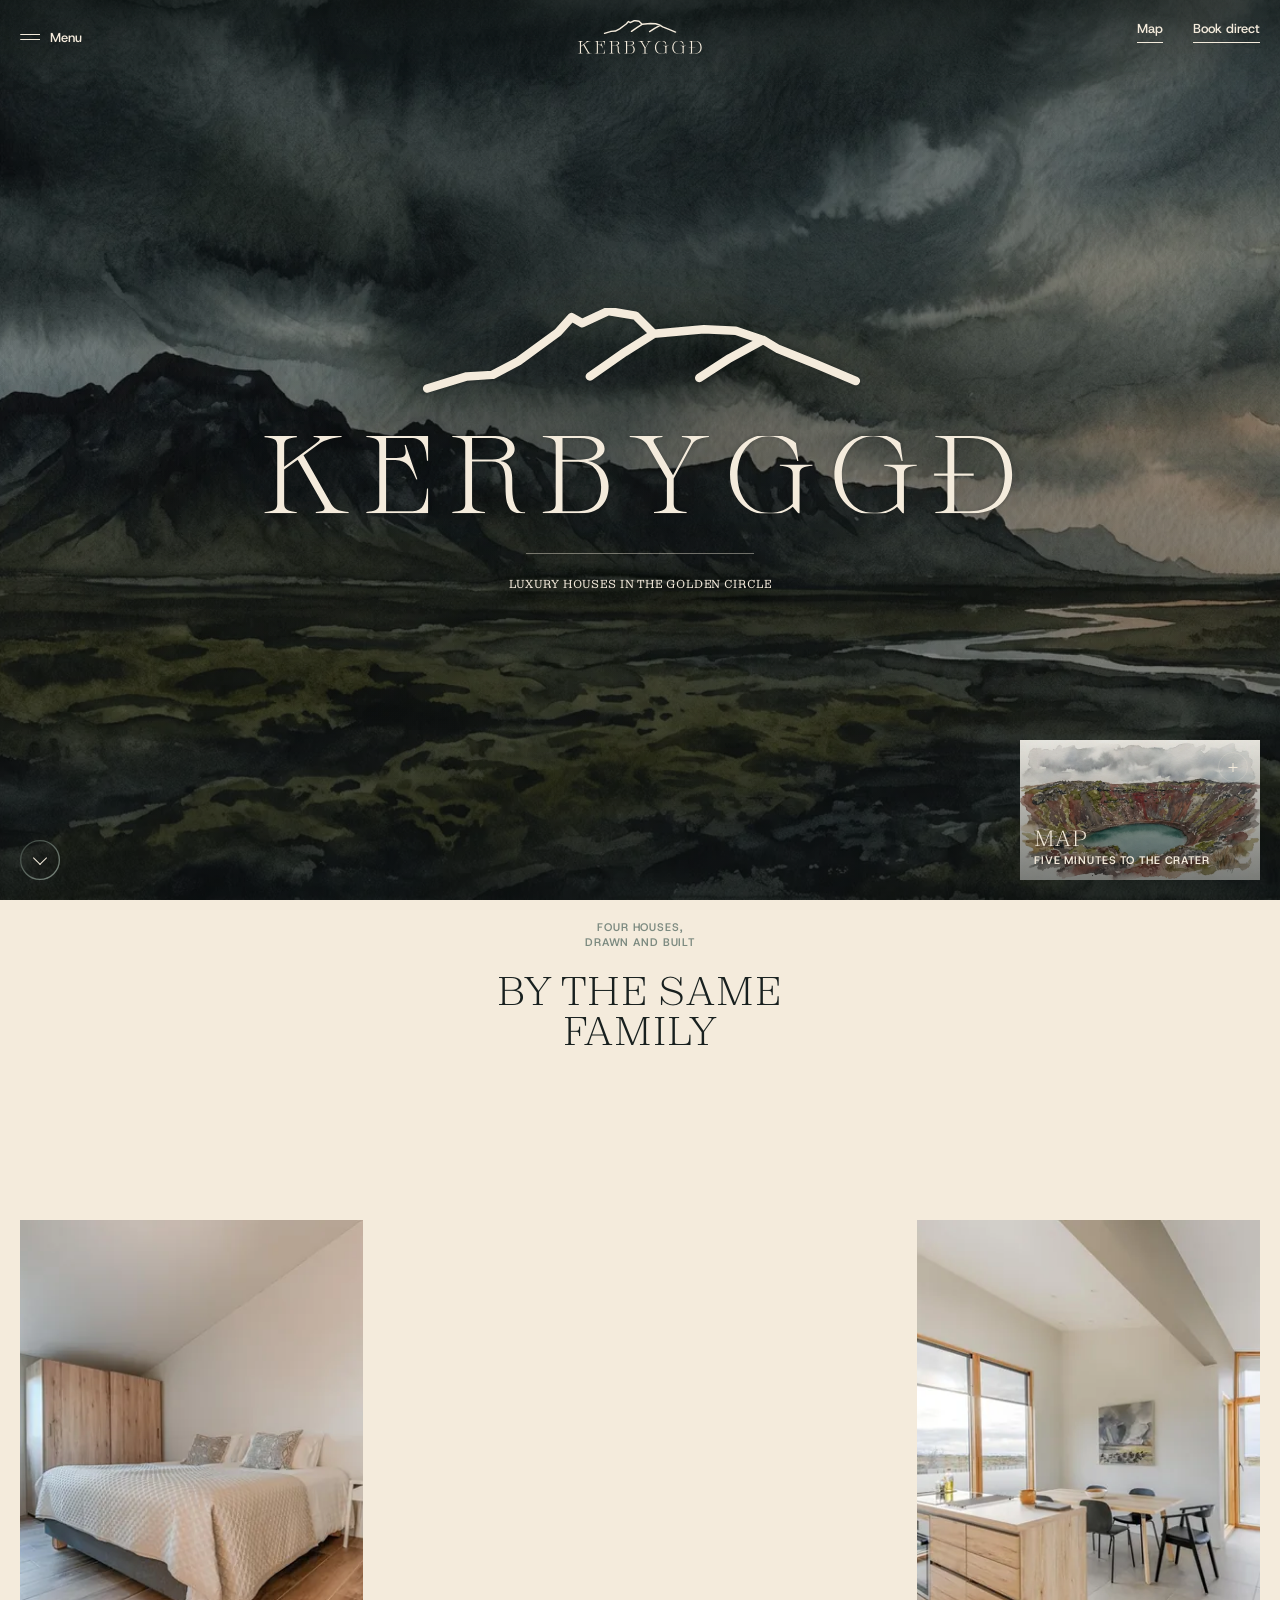
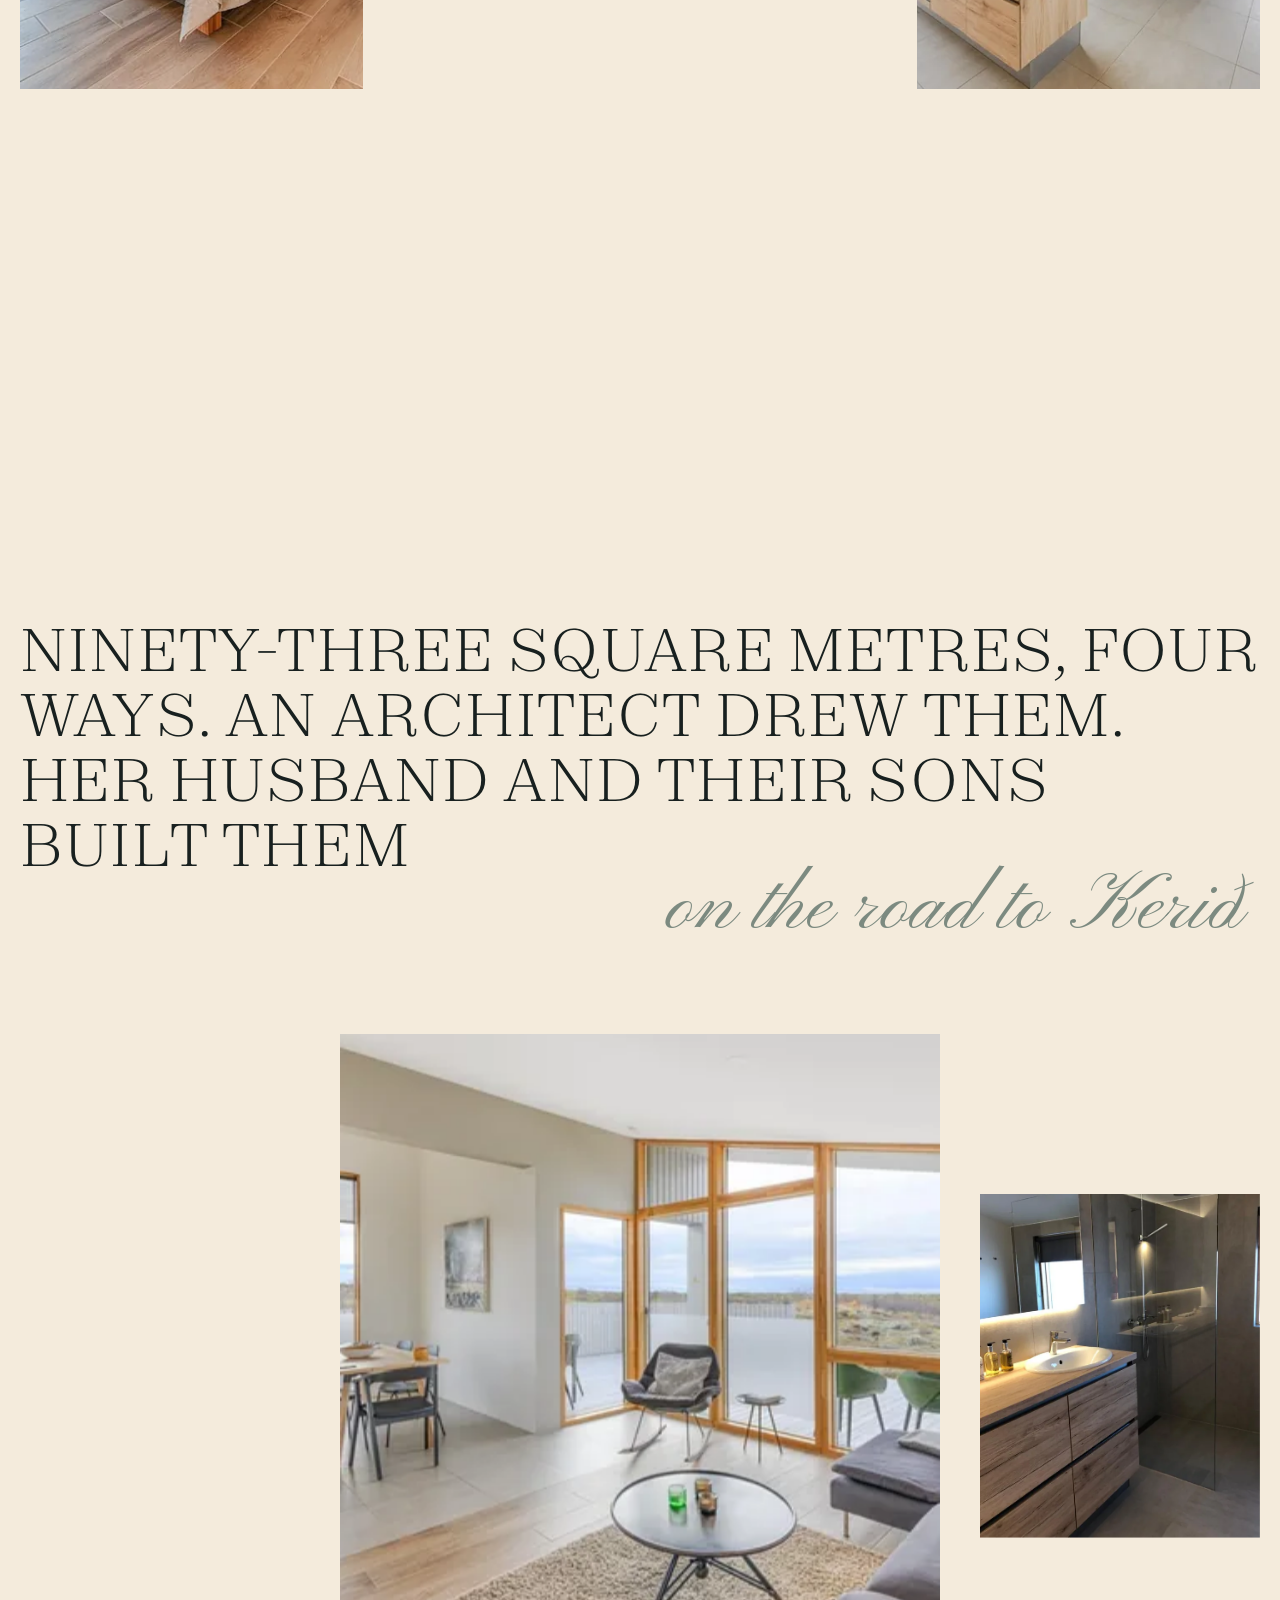
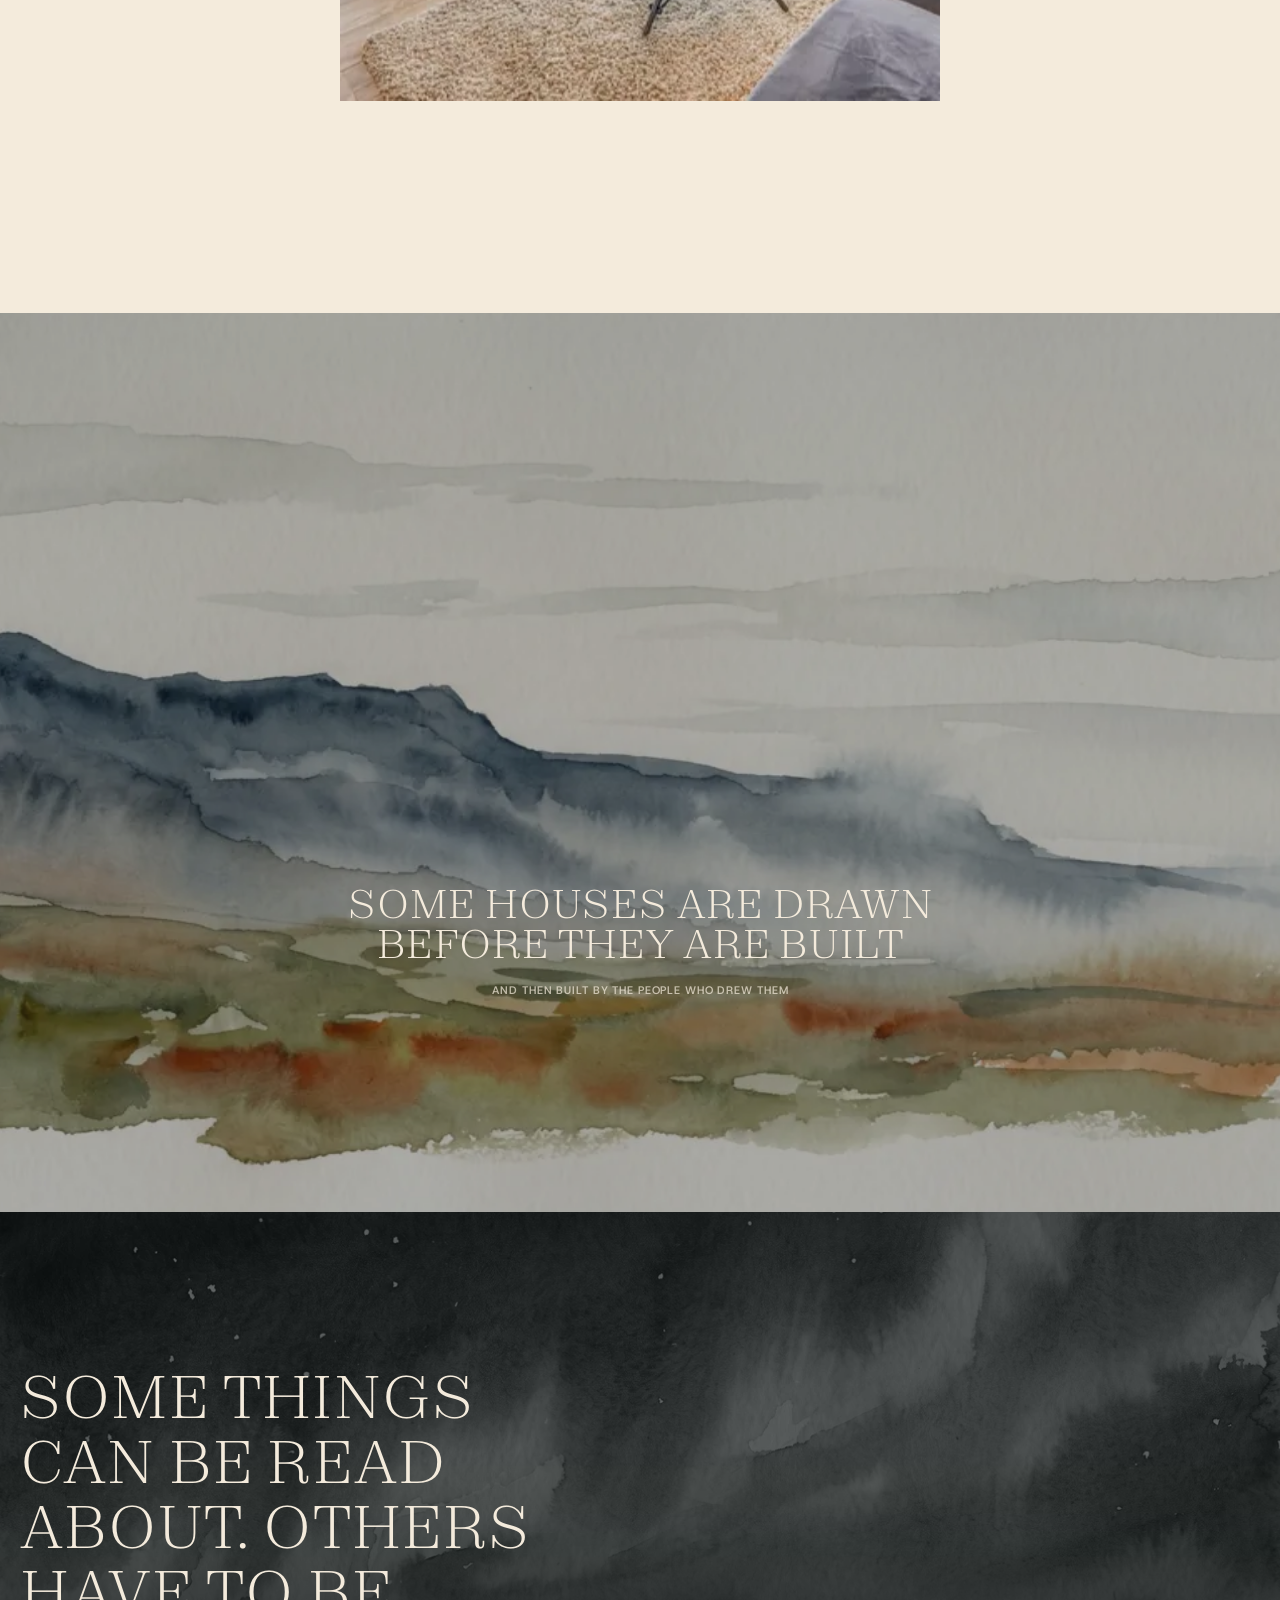
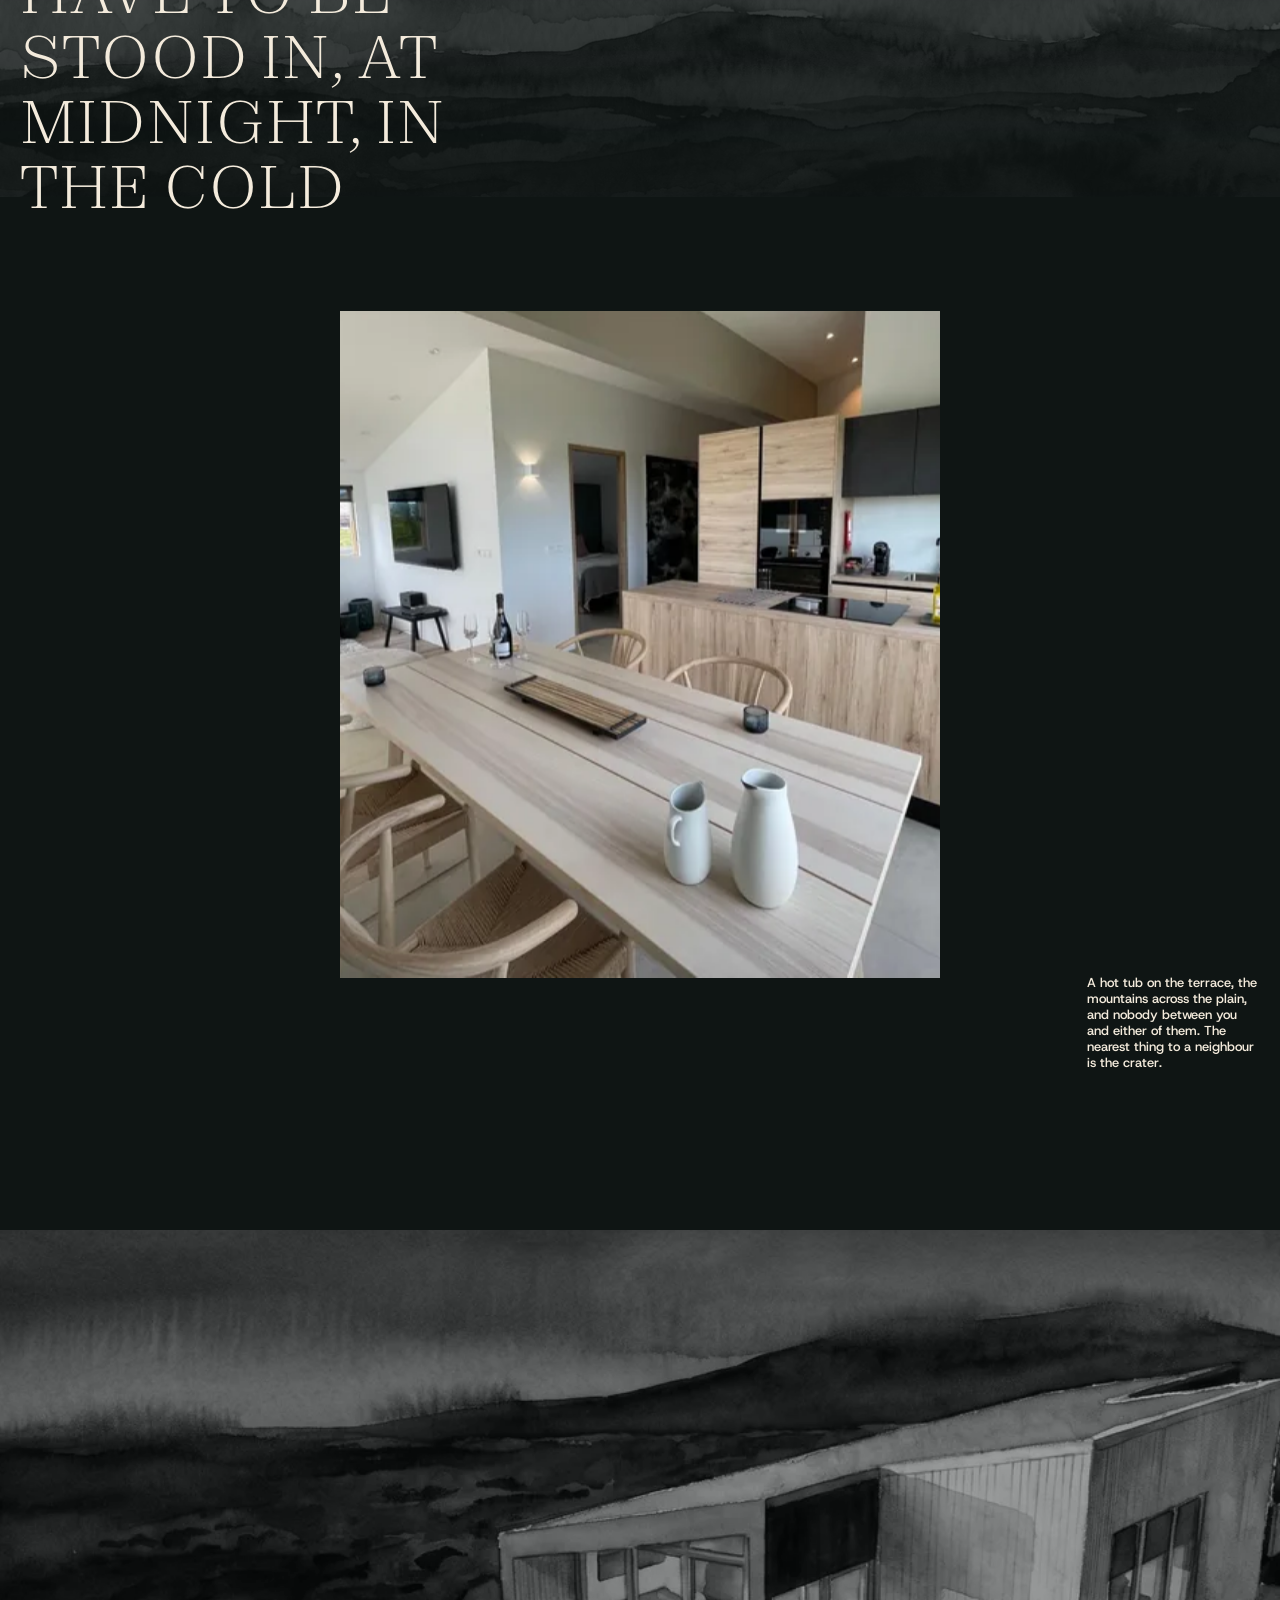
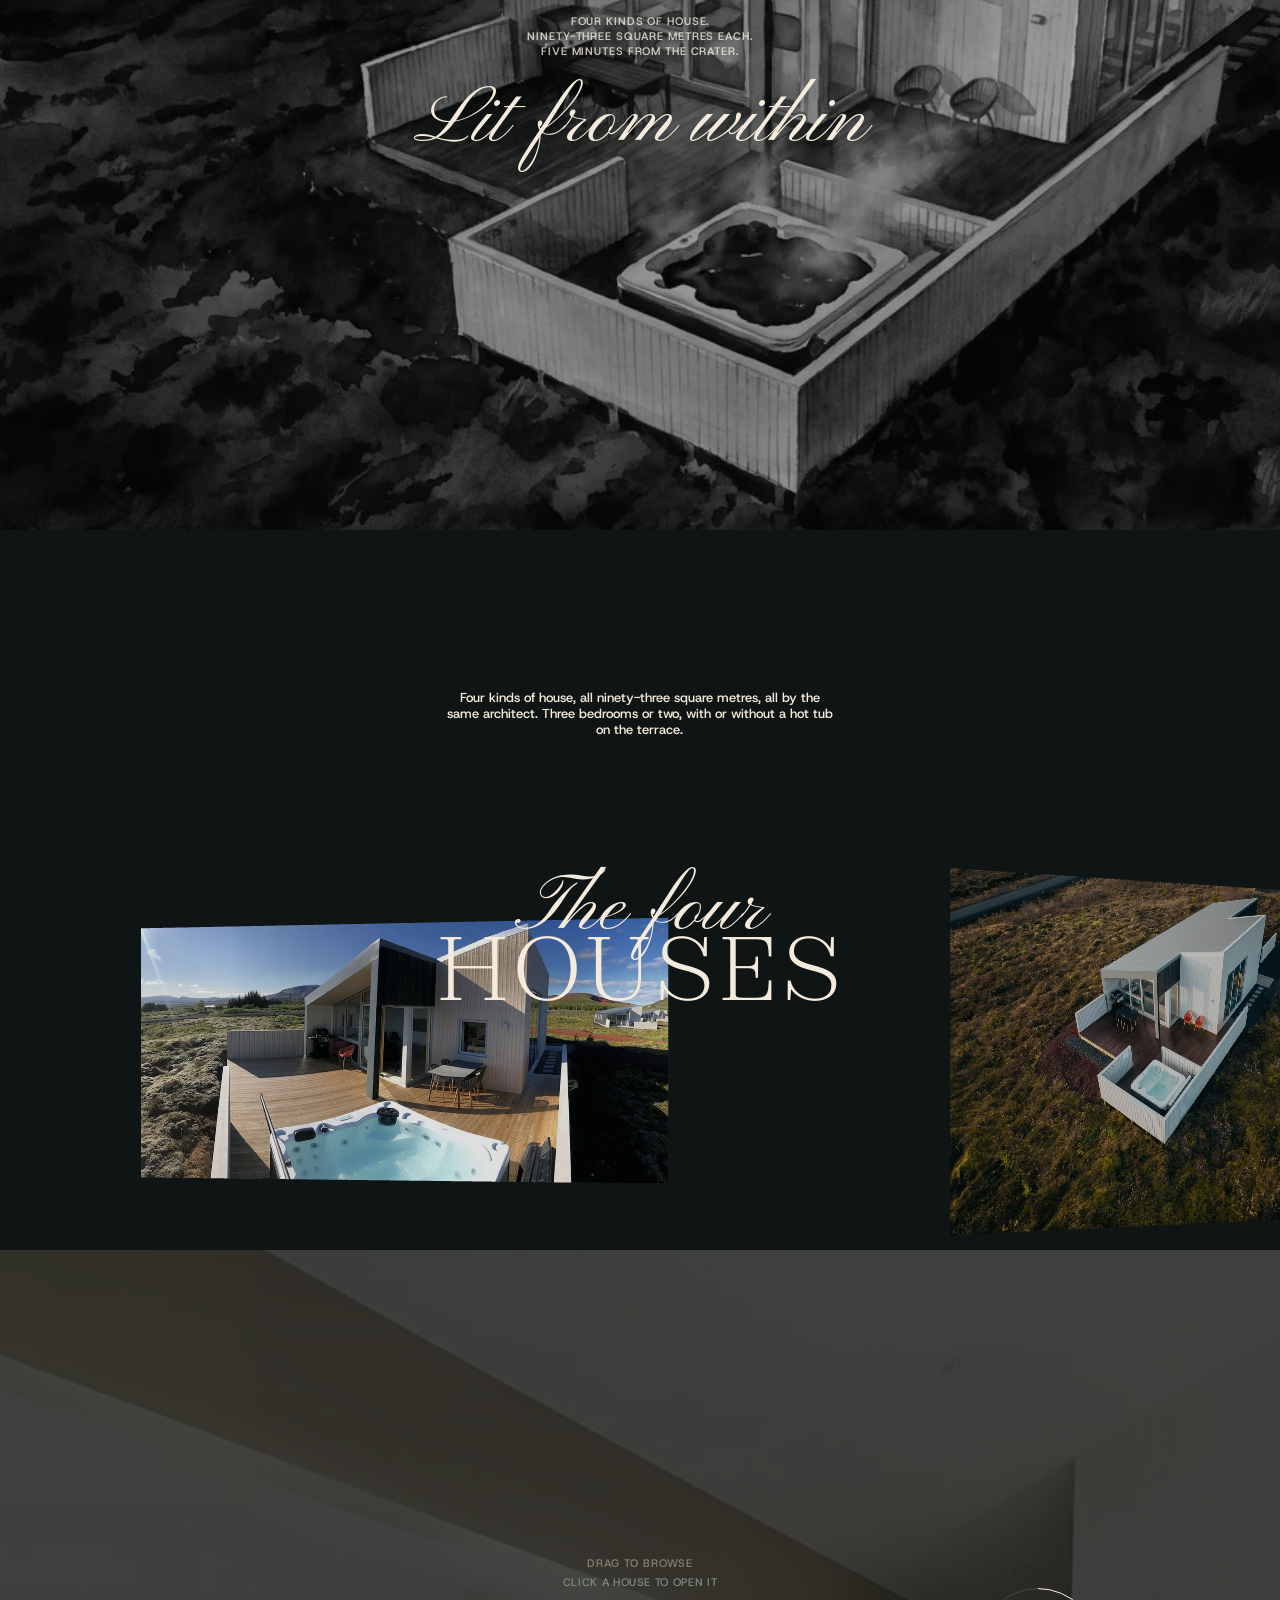
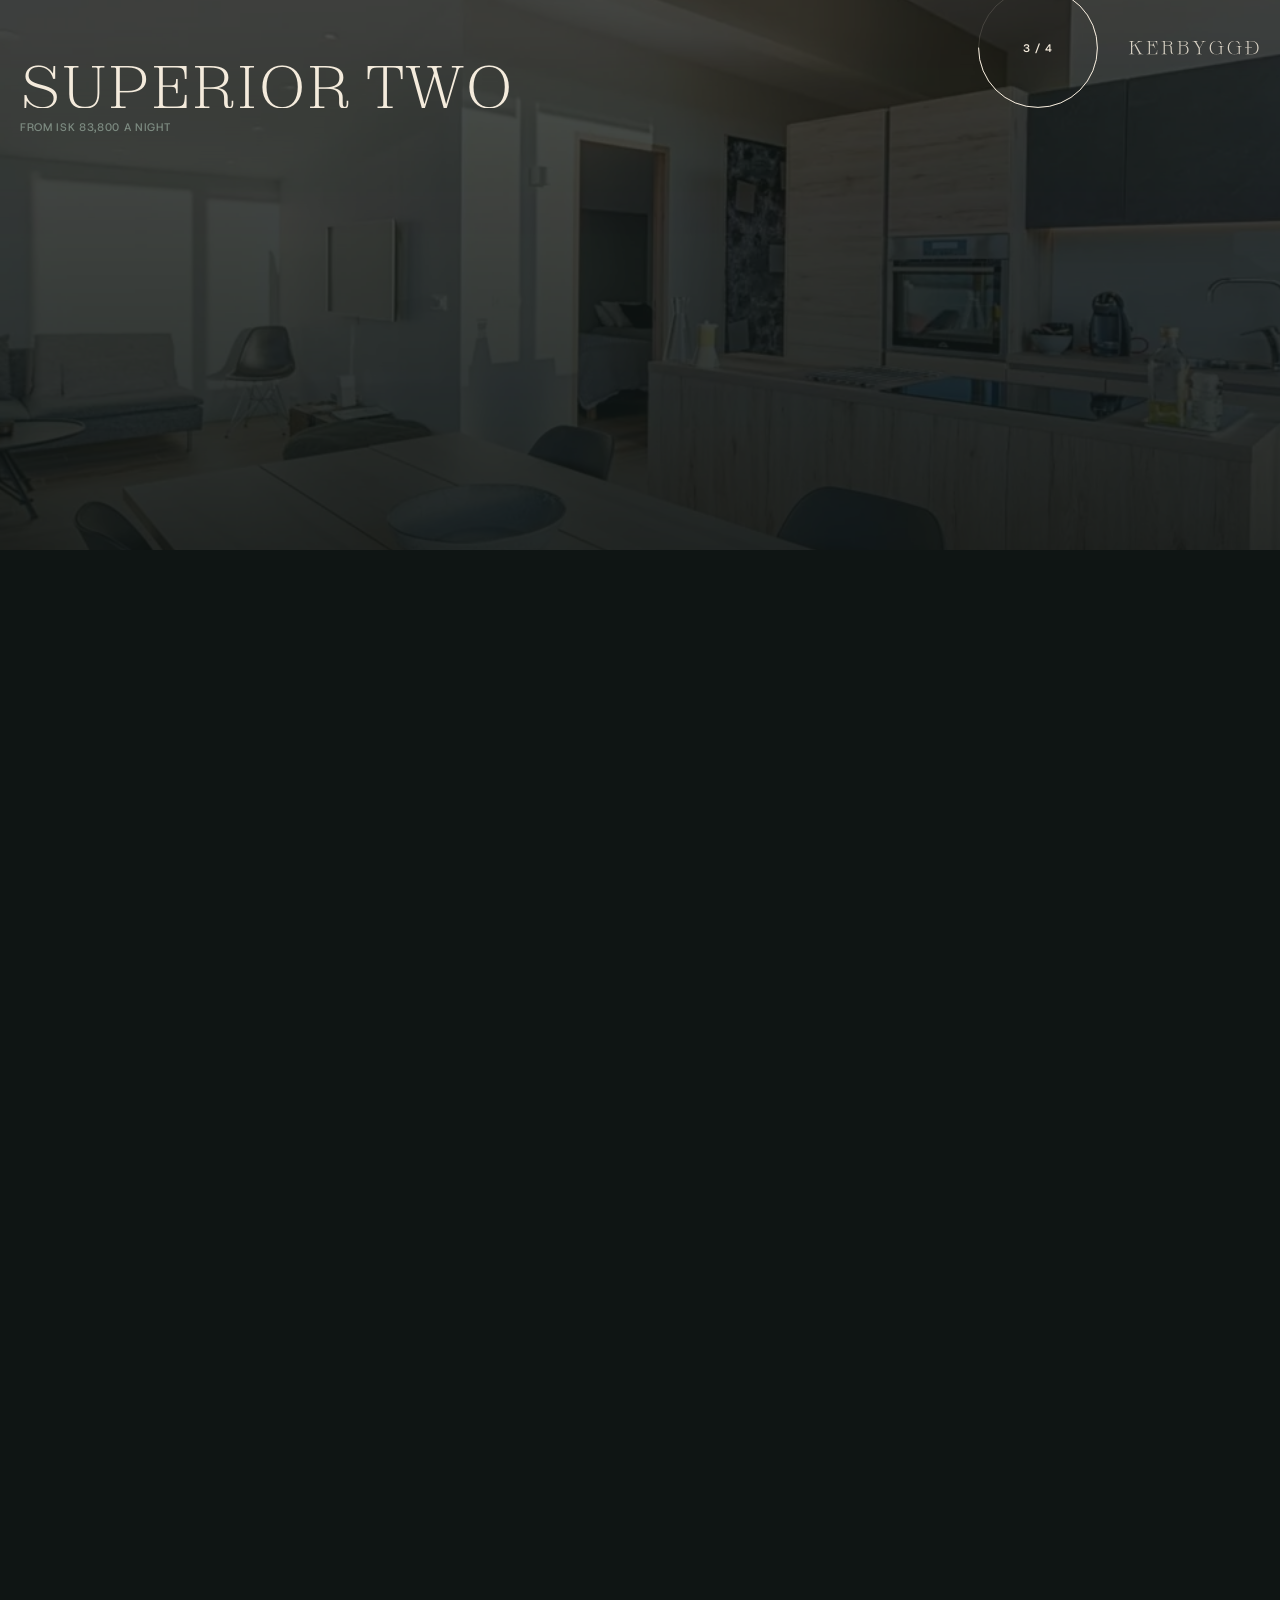
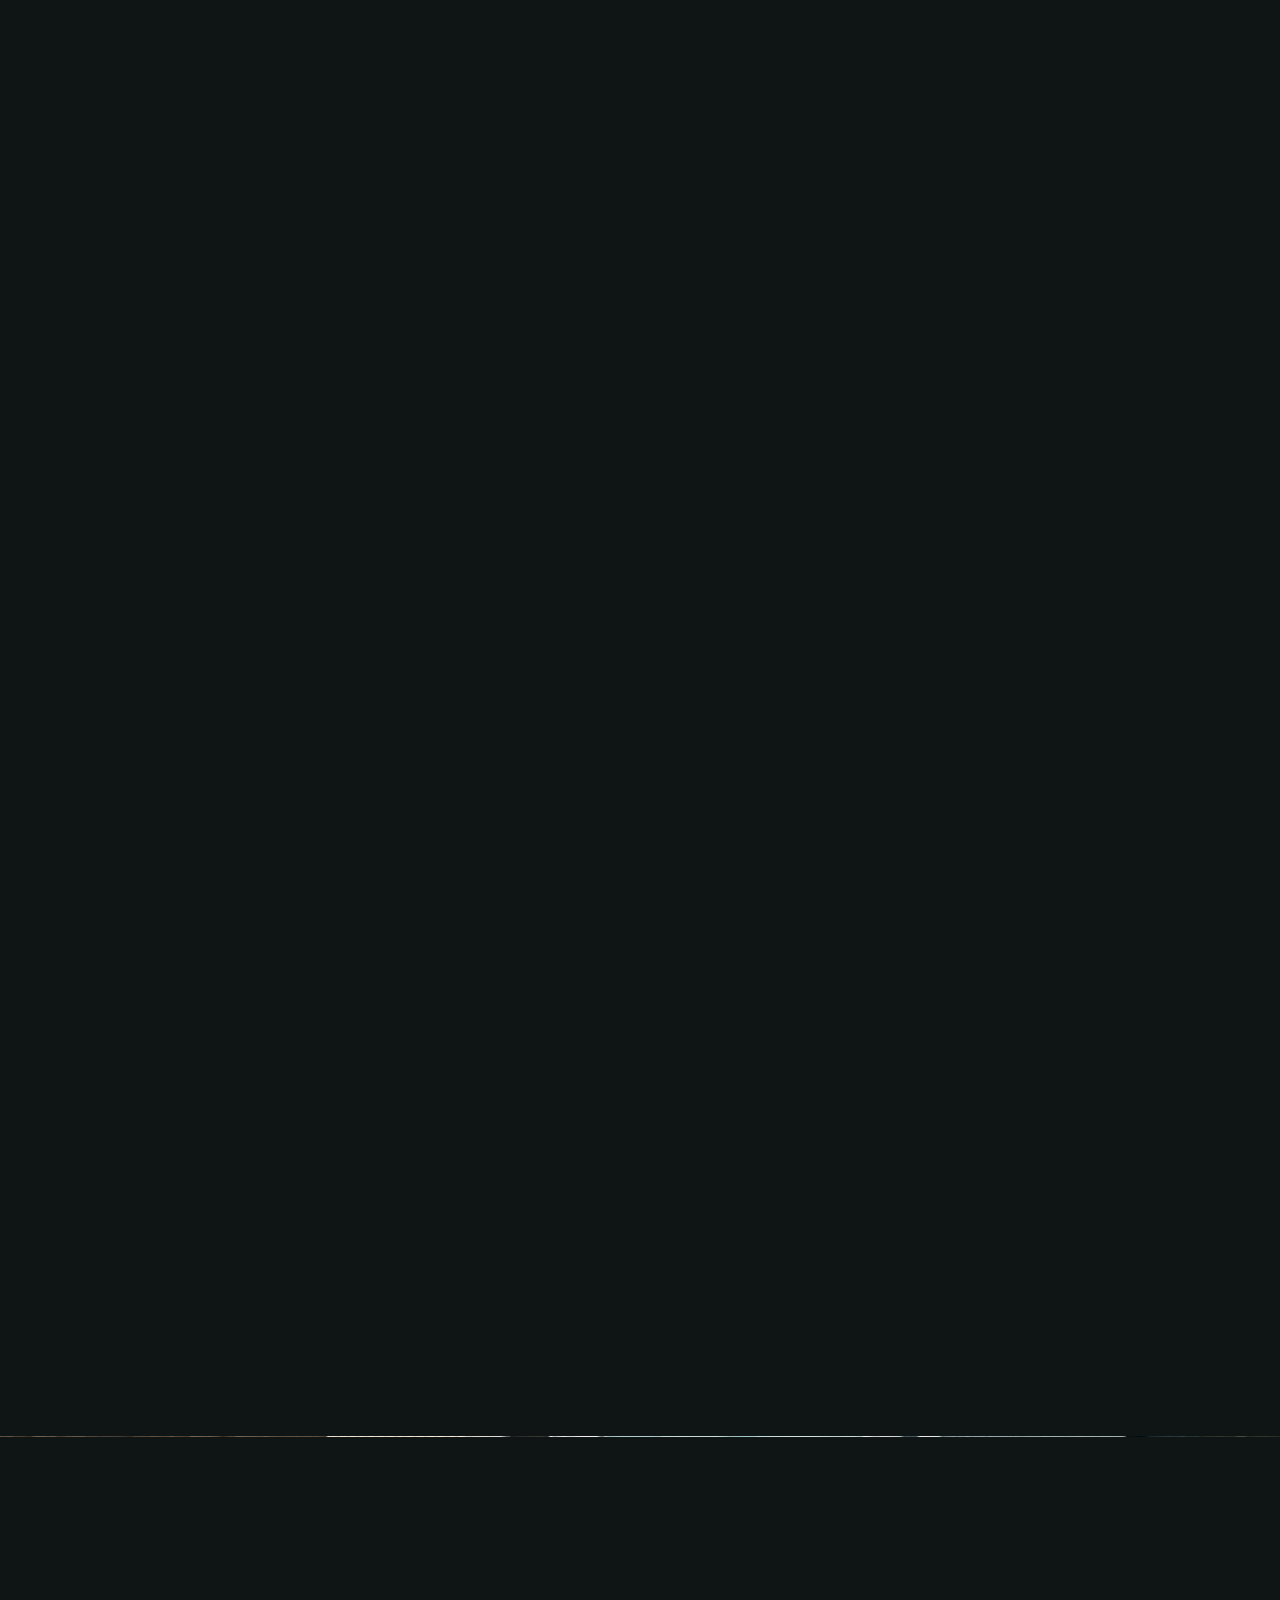
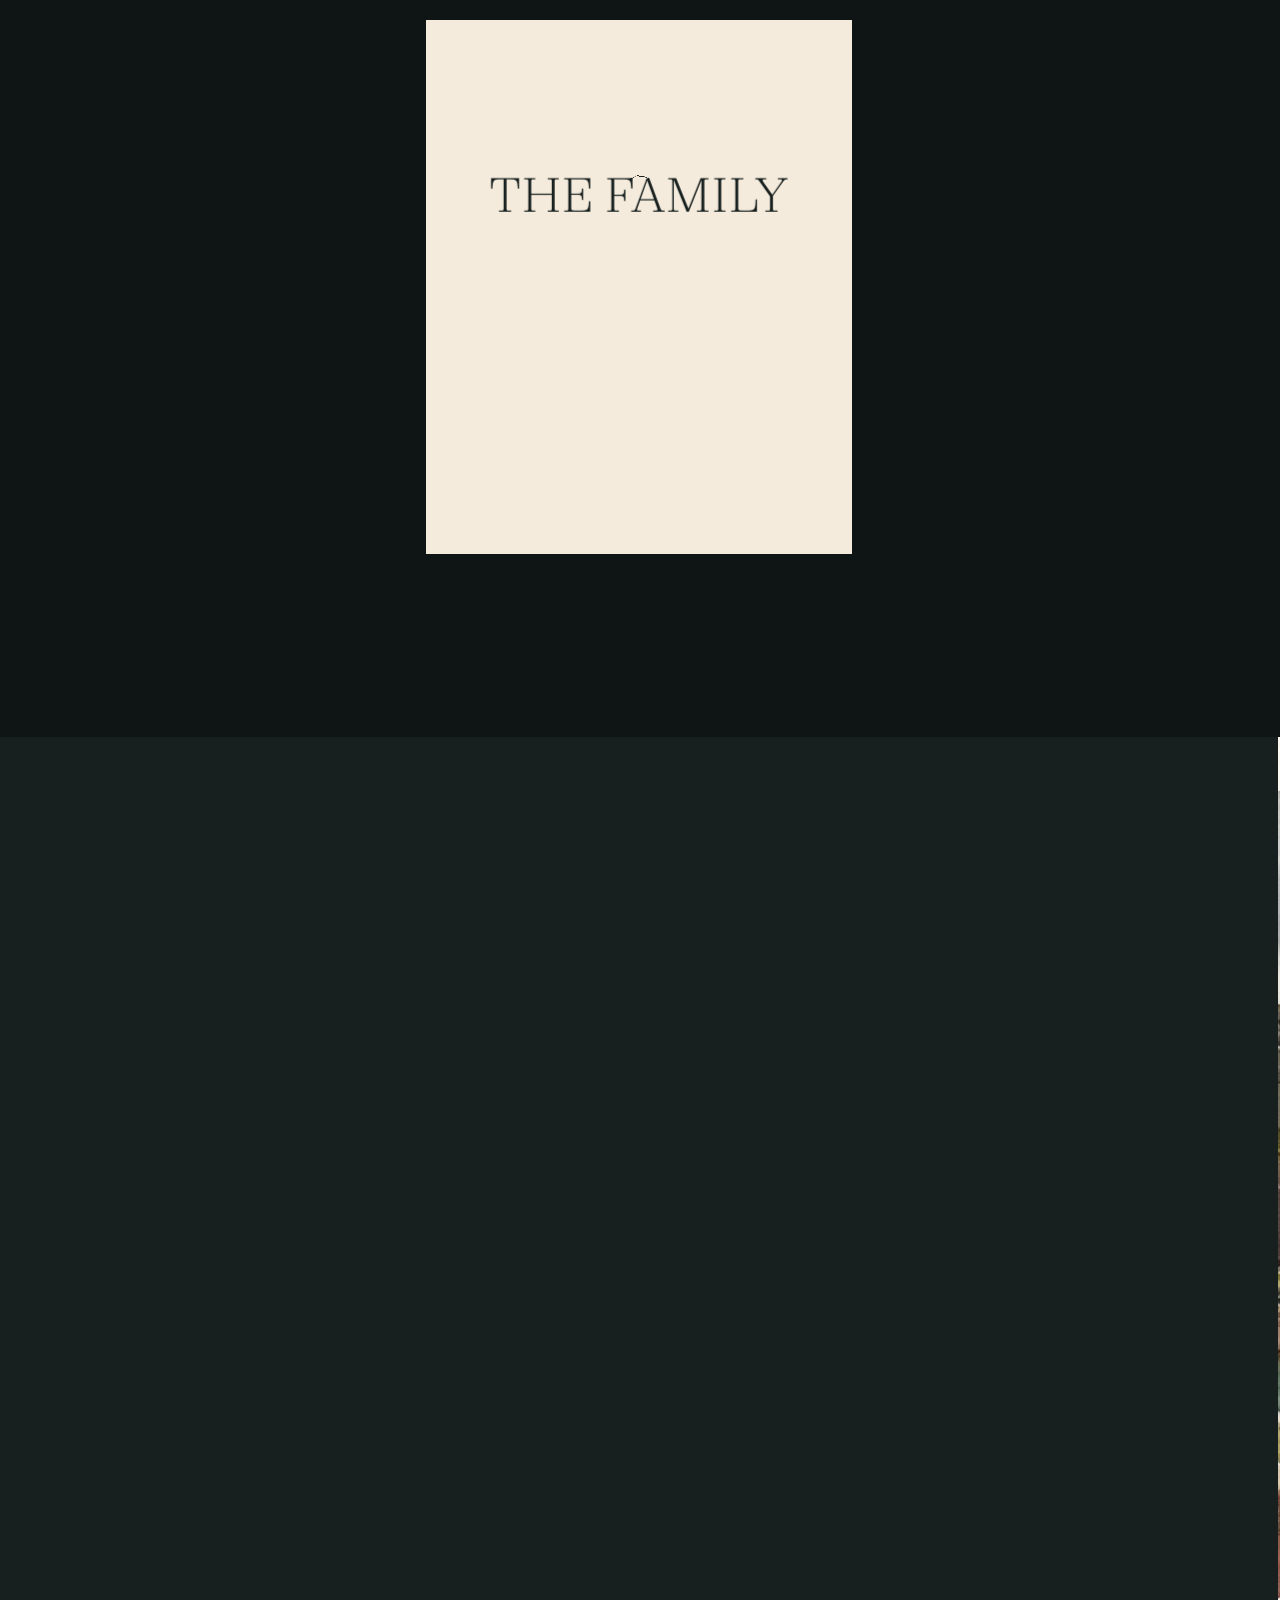
==== commit 5afd9f62: "Deploy 4cd7000 (noindex preview)" ====
--- a/index.html
+++ b/index.html
@@ -573,7 +573,7 @@
   <div class="l-reviews__head" data-reveal-group>
     <p class="text-small text-center" data-reveal="text">What guests say</p>
     <p class="l-reviews__score" data-reveal="title"><b>9.7</b></p>
-    <p class="text-small text-center l-reviews__meta" data-reveal="text">Exceptional<span>356 reviews on Booking.com</span></p>
+    <p class="text-small text-center l-reviews__meta" data-reveal="text">Exceptional<span>355 reviews on Booking.com</span></p>
   </div>
   <ul class="l-reviews__list">
       <li class="l-reviews__item appear">
--- a/styles.css
+++ b/styles.css
@@ -741,7 +741,7 @@
   .l-location__dim{opacity:.4!important}
   .l-location__title{opacity:1!important;align-items:flex-start;justify-content:flex-start;padding:calc(var(--spacing)*5) var(--spacing) 0;text-align:left}
   .l-location__card-layer{display:none}
-  .l-location__mobile{display:flex;gap:10px;overflow-x:auto;scroll-snap-type:x mandatory;padding:var(--spacing);margin-top:-30svh;position:relative;z-index:1;-webkit-overflow-scrolling:touch;scrollbar-width:none}
+  .l-location__mobile{display:flex;gap:10px;overflow-x:auto;scroll-snap-type:x mandatory;padding:var(--spacing);margin-top:0;position:relative;z-index:1;-webkit-overflow-scrolling:touch;scrollbar-width:none}
   .l-location__mobile::-webkit-scrollbar{display:none}
   .l-location__mcard{flex:0 0 74vw;scroll-snap-align:center;min-height:0;background:#18201F;color:#F4EBDC;padding:16px 18px 18px;display:flex;flex-direction:column;gap:10px}
   .l-location__mcard .text-small{color:#F4EBDC}
@@ -1224,6 +1224,14 @@
    The carousel above is the moment; this is the part a search engine and a
    sceptical reader both need: every review in full, on the page, at rest. */
 .l-reviews{padding:calc(var(--spacing)*6) var(--spacing) calc(var(--spacing)*7)}
+/* The register chapter that follows is a --under-previous --under-next sticky:
+   it is pulled up 200svh and clips its own top 100svh, so the LAST 100svh of
+   whatever precedes it is the ground its photograph rises through. Every other
+   chapter here donates that space. Reviews was added later and did not, so the
+   photo cut the review list in half from the moment it entered the viewport.
+   The space is not empty: it is the reveal. Desktop only, since the overlap is
+   flattened under 768px and the same padding would be a dead gap on a phone. */
+@media (min-width:768px){ .l-reviews{padding-bottom:calc(100svh + var(--spacing)*3)} }
 .l-reviews__head{display:flex;flex-direction:column;align-items:center;gap:calc(var(--spacing)*.6);
   margin-bottom:calc(var(--spacing)*4)}
 .l-reviews__score{font-family:var(--font-serif);font-weight:300;line-height:.9;color:var(--t-heading);
@@ -1236,7 +1244,13 @@
   gap:calc(var(--spacing)*3) calc(var(--spacing)*4)} }
 @media (min-width:1400px){ .l-reviews__list{grid-template-columns:repeat(3,1fr)} }
 /* the first review is the longest and carries the section, so it spans */
-@media (min-width:1400px){ .l-reviews__item:first-child{grid-column:span 2} }
+/* The first review spans two columns, so it has to be SET as a pull quote:
+   at one column's type and 52ch it filled half its own cell and read as a hole
+   in the grid. Larger, wider, and its rule runs the full span. */
+@media (min-width:1400px){
+  .l-reviews__item:first-child{grid-column:span 2}
+  .l-reviews__item:first-child .l-reviews__quote p{font-size:2.4rem;line-height:1.4;max-width:38ch}
+}
 .l-reviews__item{display:flex;flex-direction:column;gap:calc(var(--spacing)*.9);
   border-top:1px solid var(--t-line);padding-top:calc(var(--spacing)*1.1)}
 .l-reviews__quote{margin:0}
@@ -1260,7 +1274,11 @@
 .l-location-card__step:focus-visible{box-shadow:0 0 0 2px var(--t-text)}
 .l-location__mnav{display:none}
 @media (max-width:767px){
-  .l-location__mnav{display:flex;align-items:center;justify-content:space-between;gap:12px;padding:var(--spacing) var(--spacing) 0}
+  /* The arrows lead the overlay band: pulled up over the map with the rail
+     following in flow. Placed after the rail they fell 24px past the section's
+     end (the rail's negative margin shrinks the section), where the section's
+     clip hid them and the journey chapter took the clicks. */
+  .l-location__mnav{display:flex;align-items:center;justify-content:space-between;gap:12px;padding:var(--spacing) var(--spacing) 0;position:relative;z-index:2;margin-top:-30svh}
   .l-location__mcount{color:var(--t-small);text-align:center;flex:1}
   .l-location-card__step{width:44px;height:44px}
 }
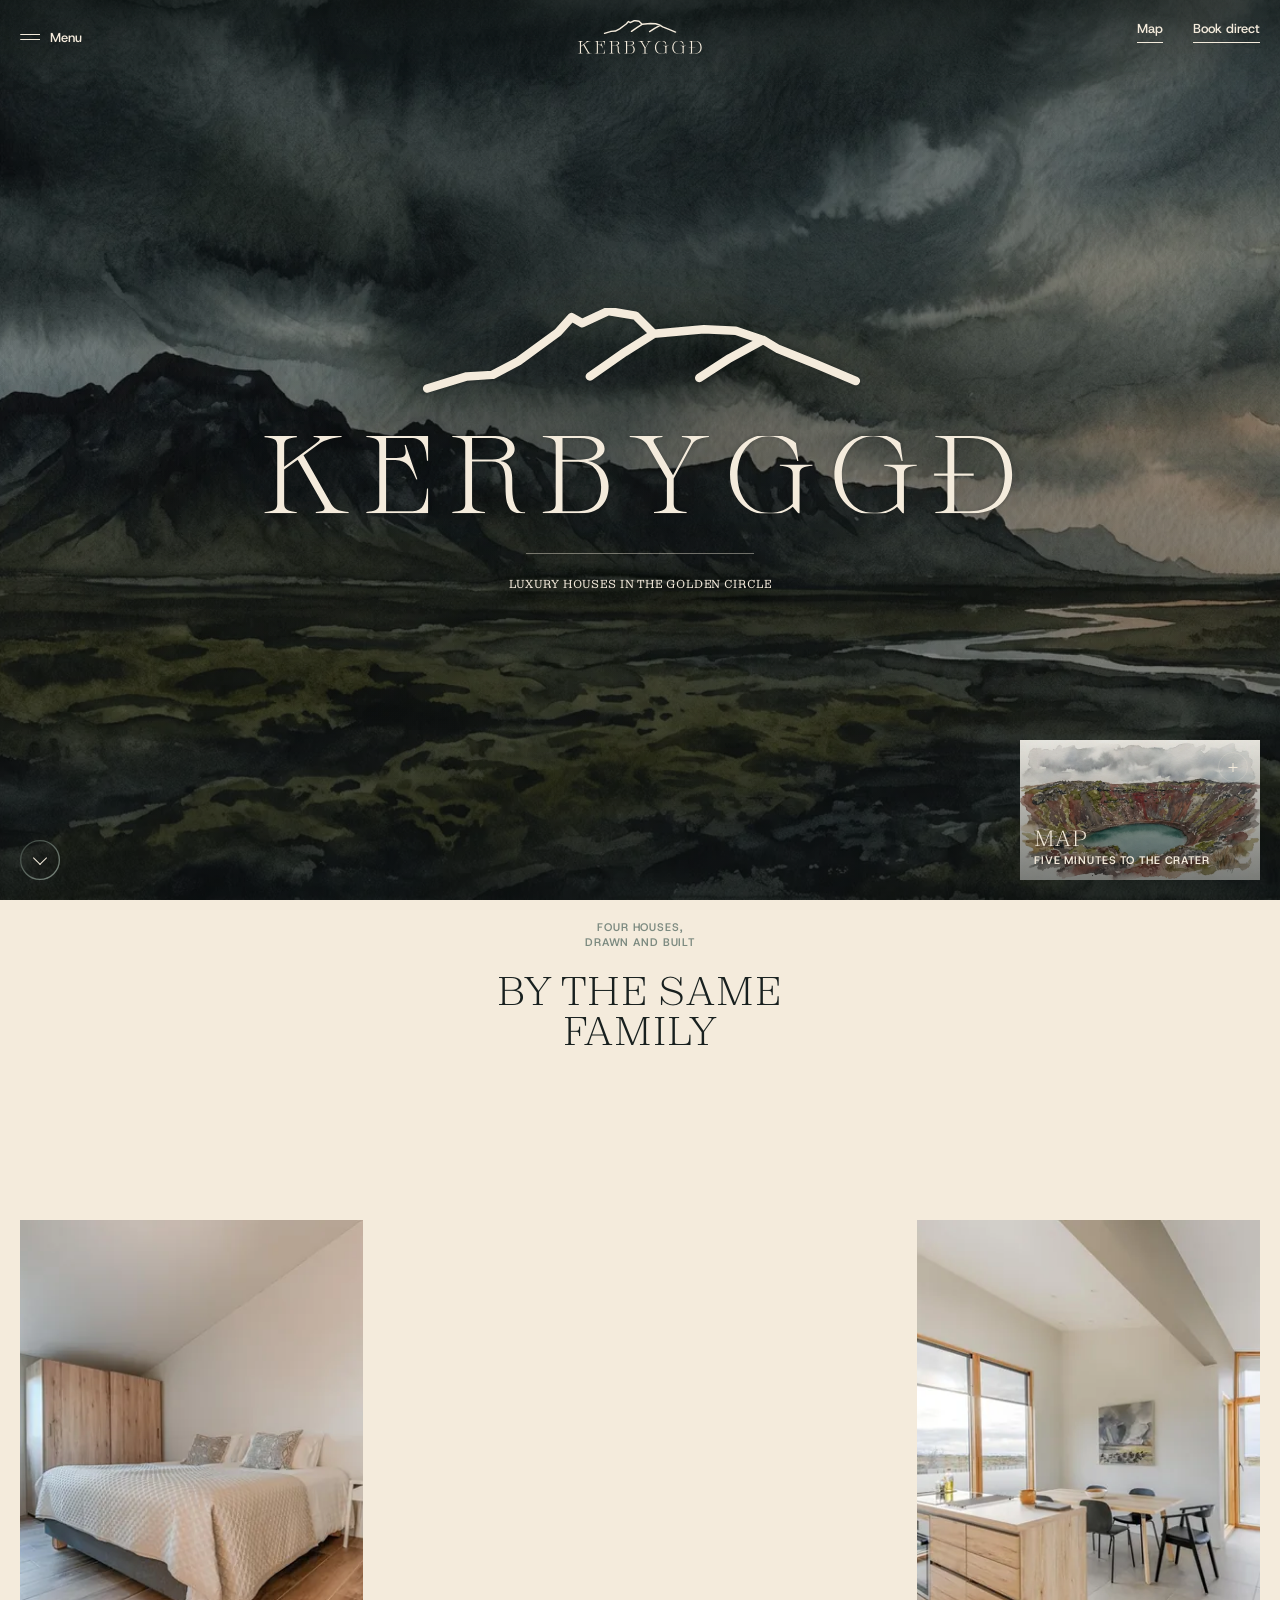
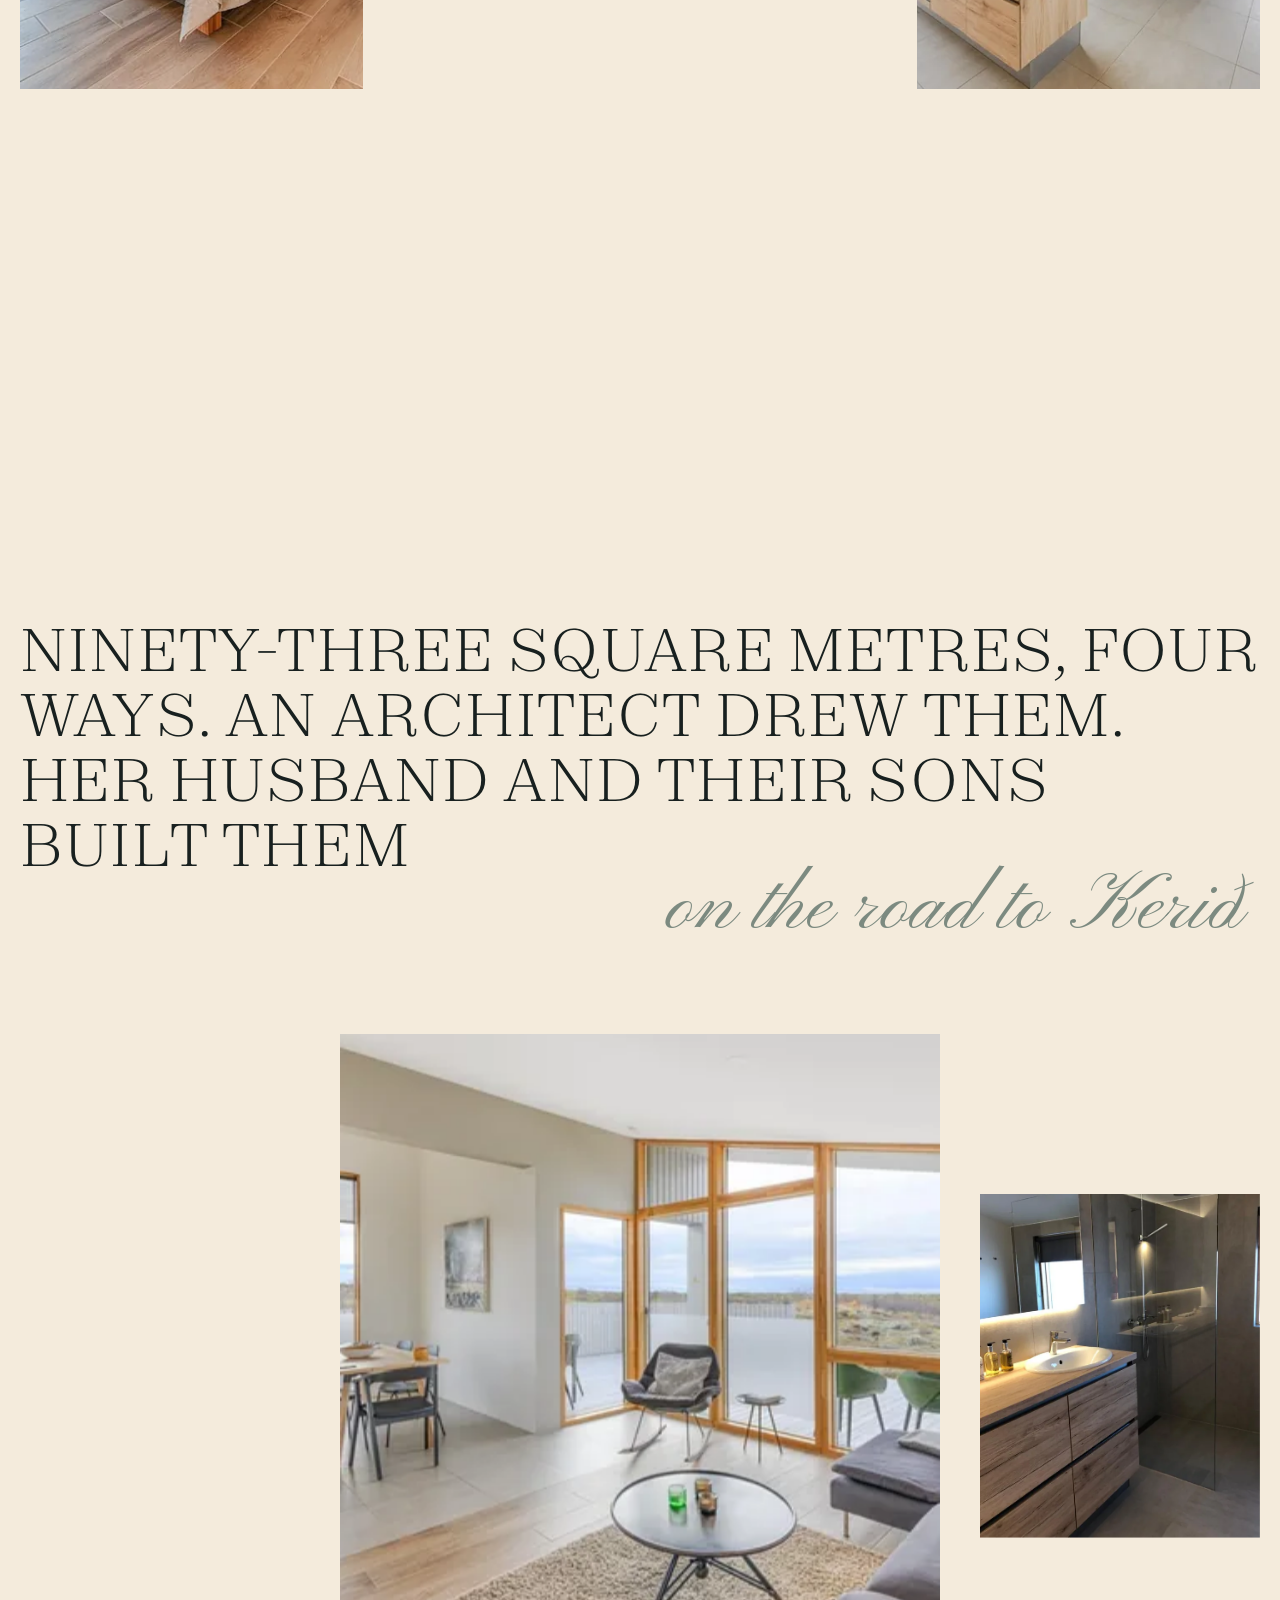
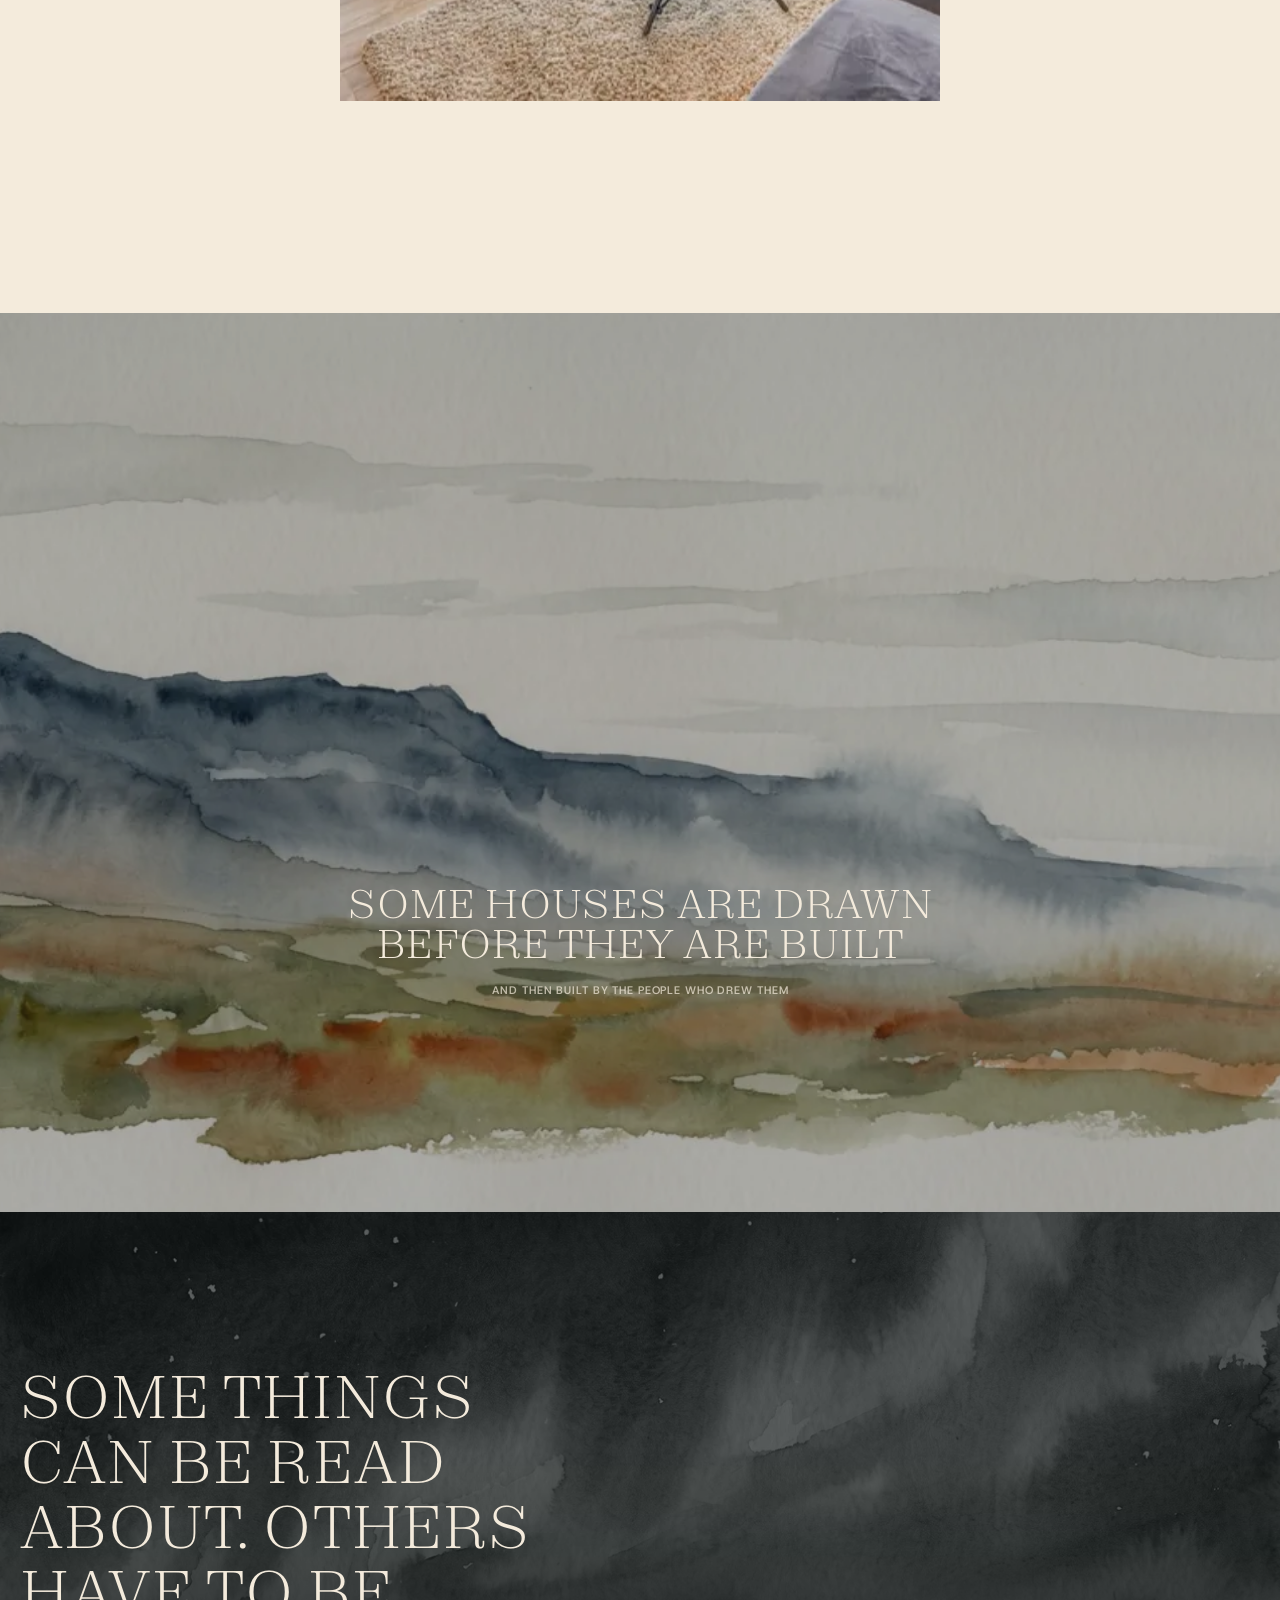
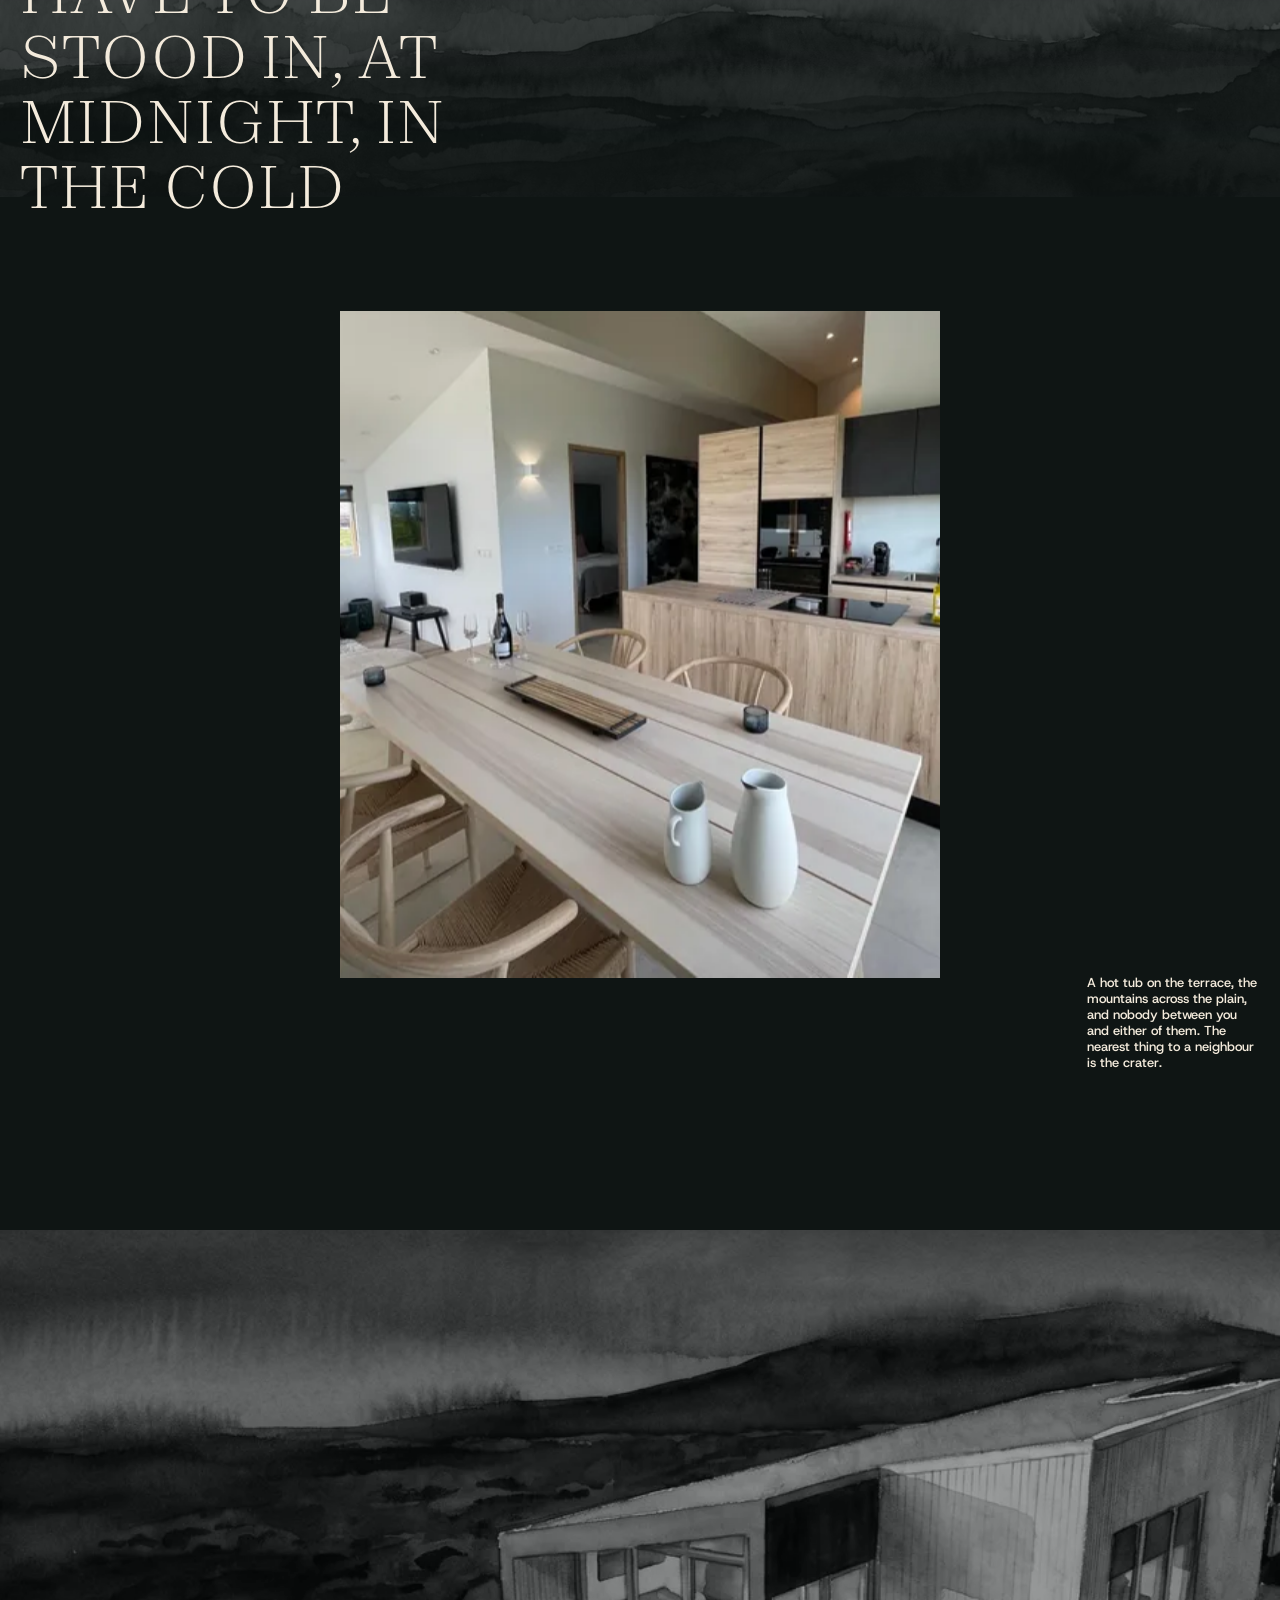
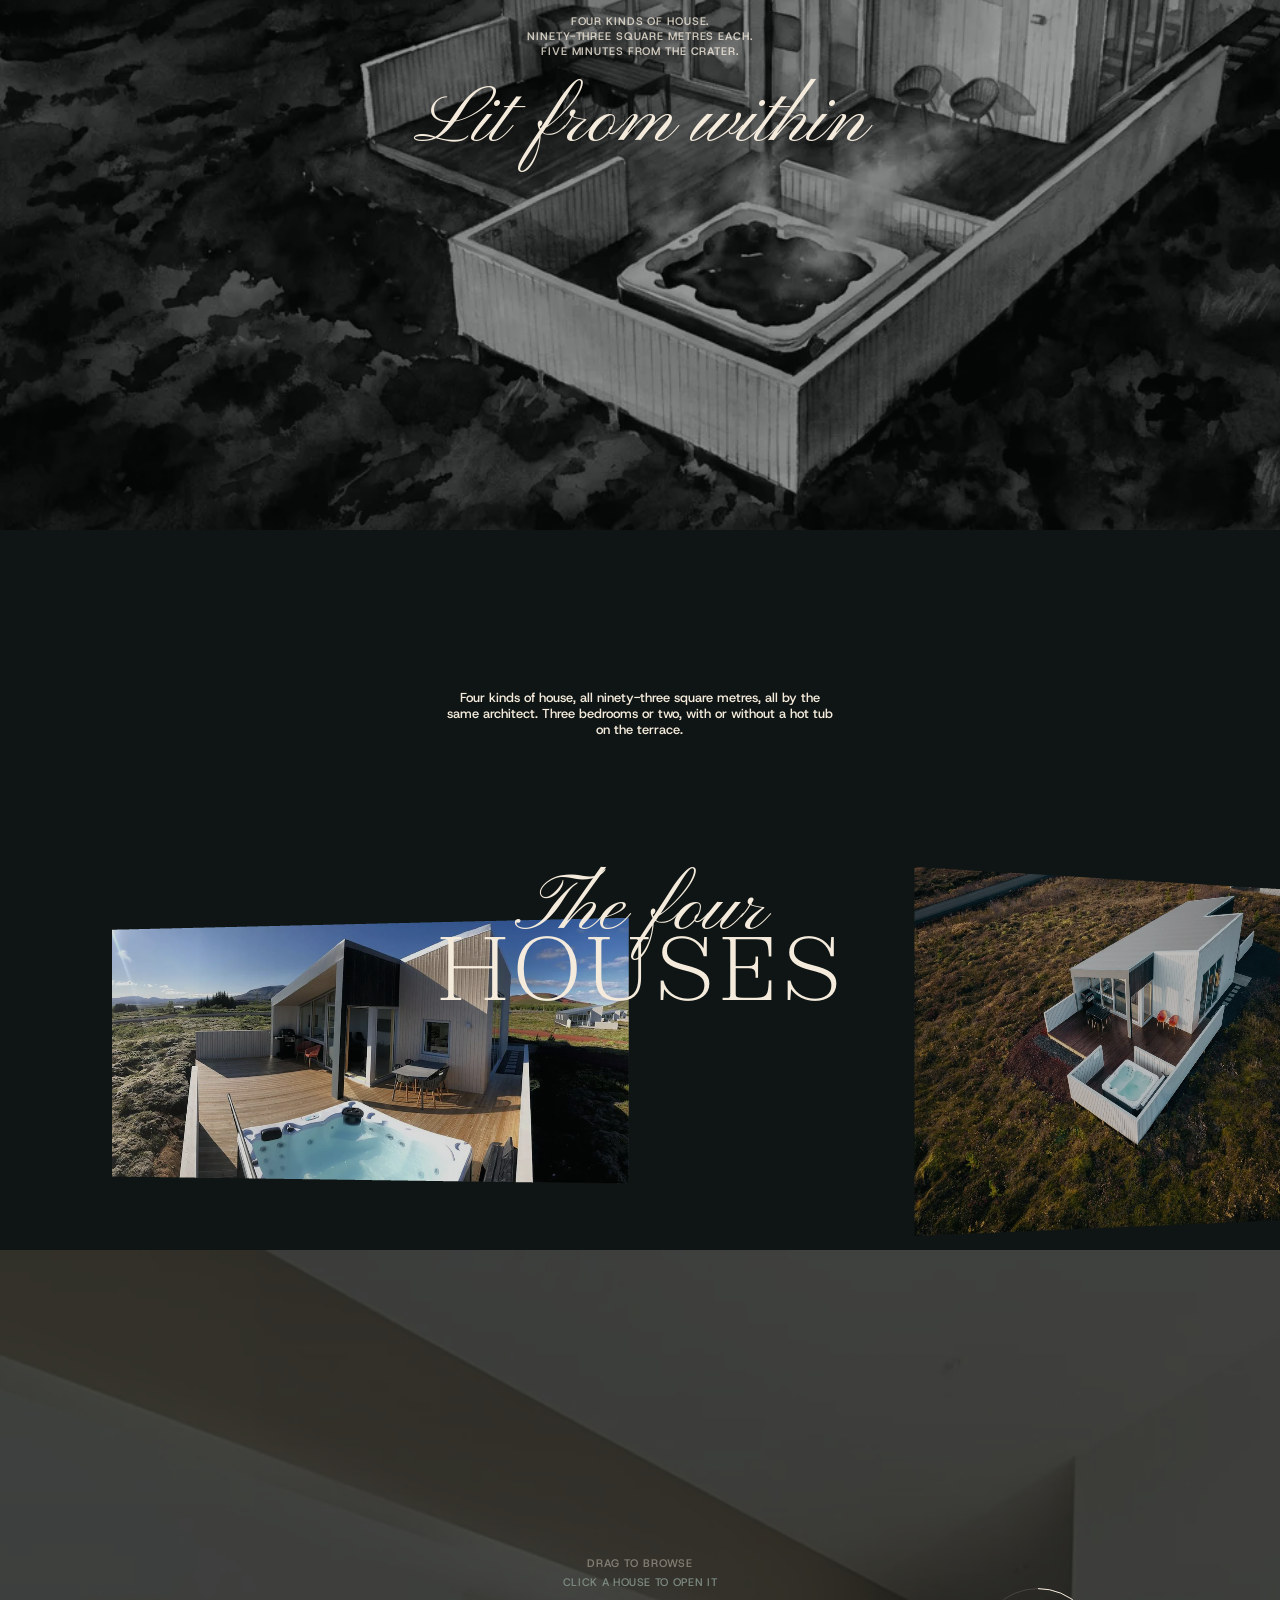
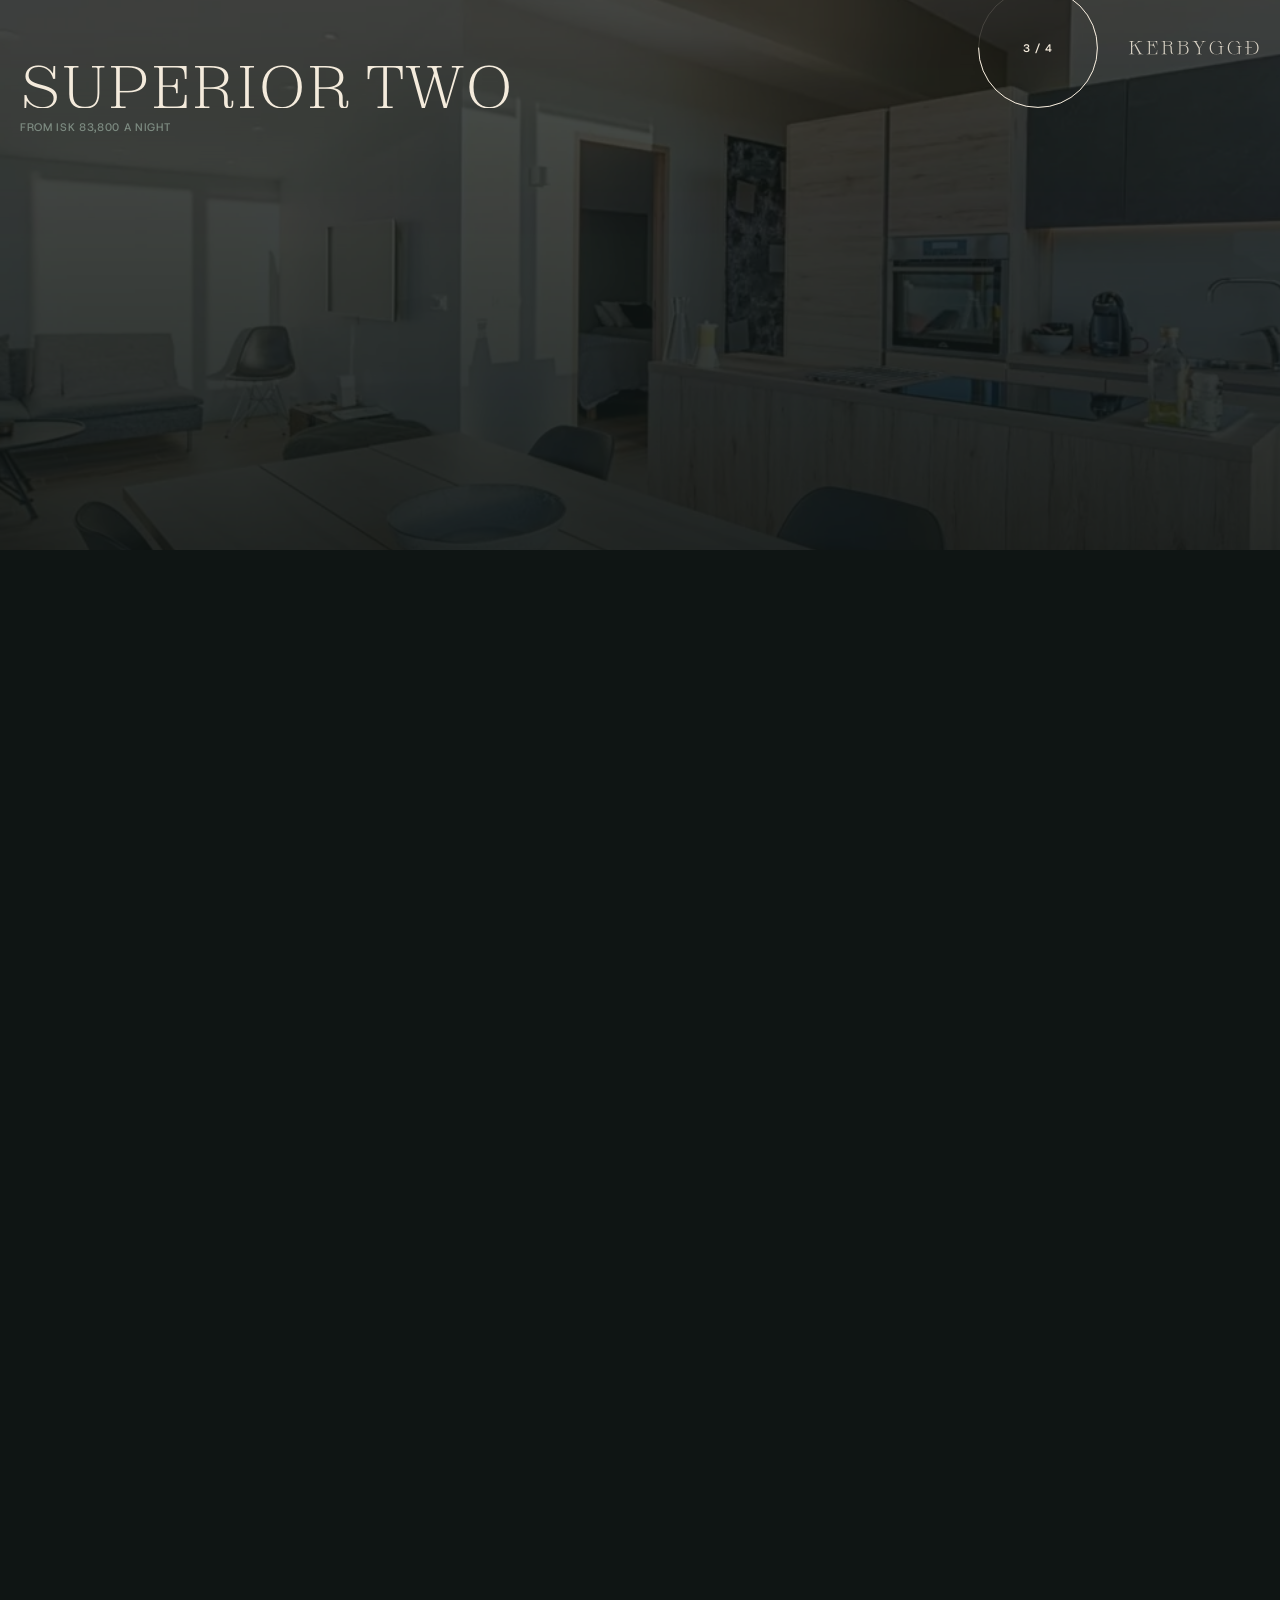
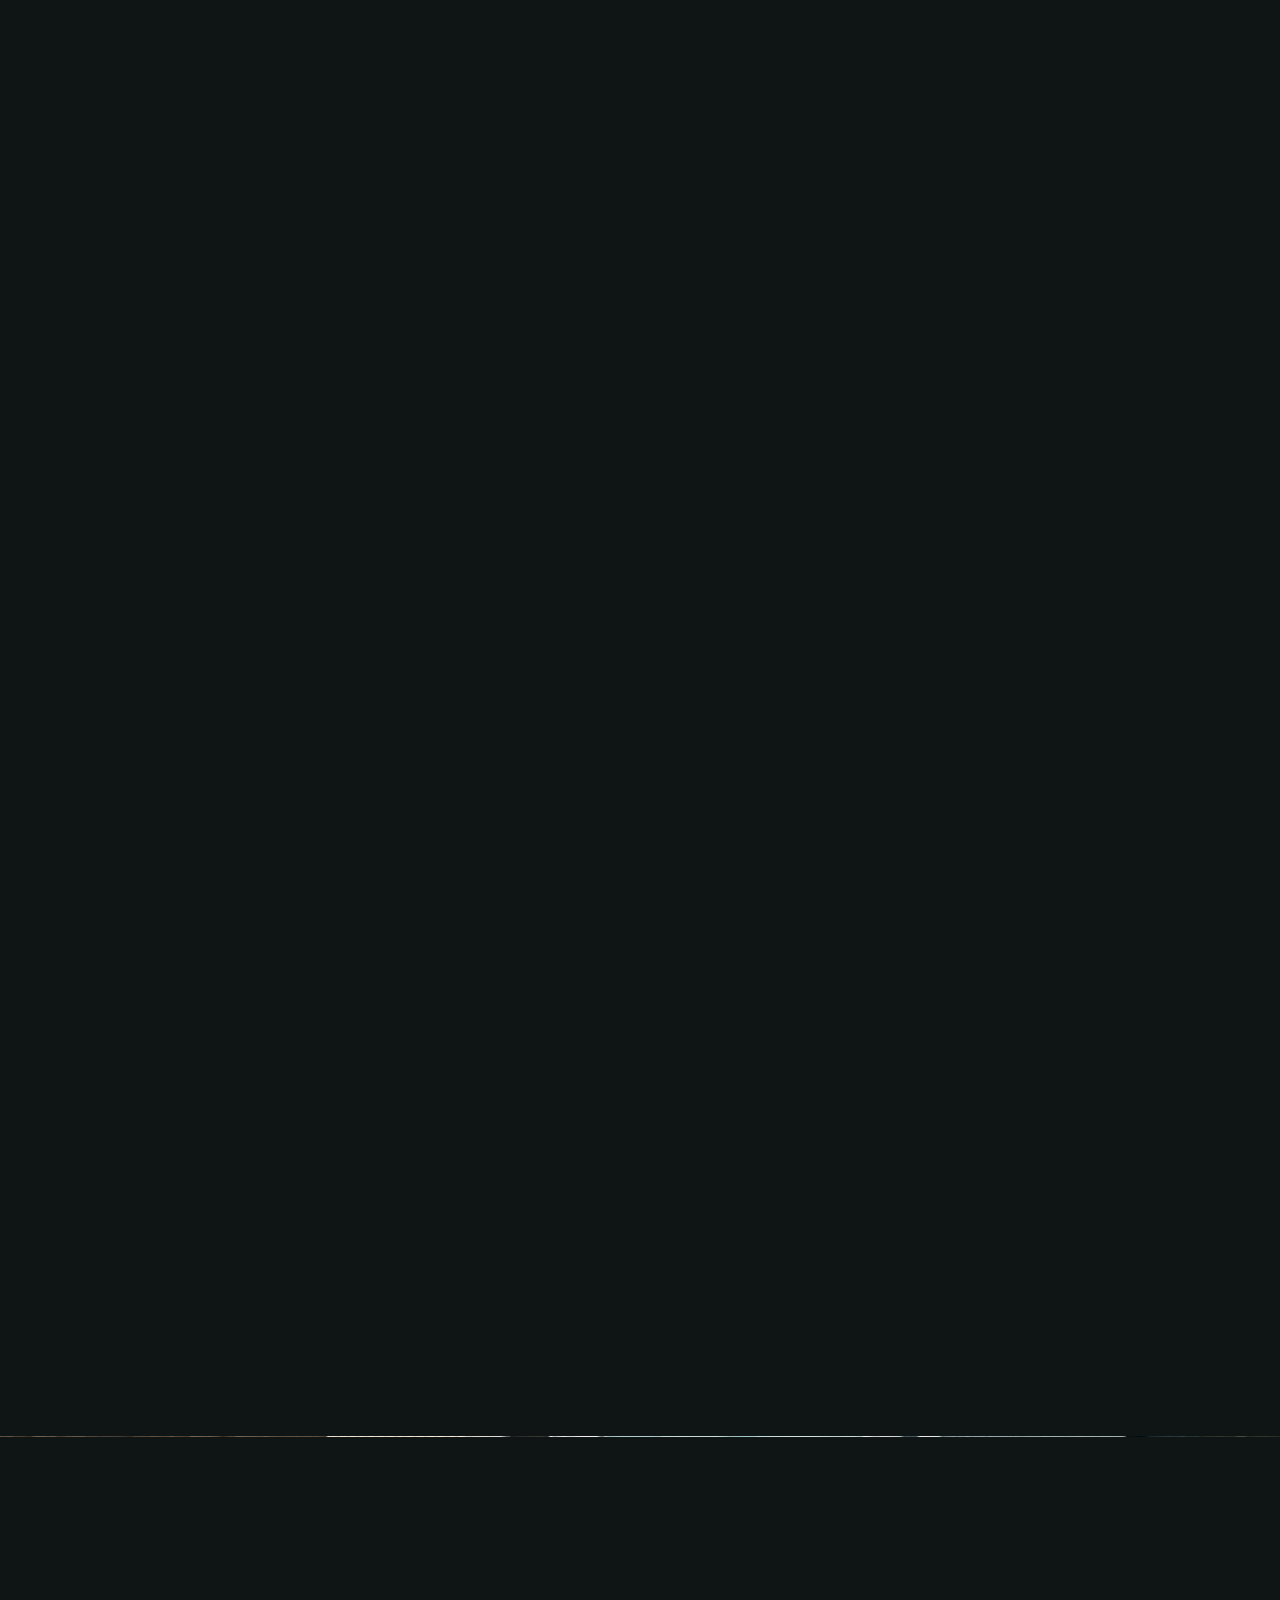
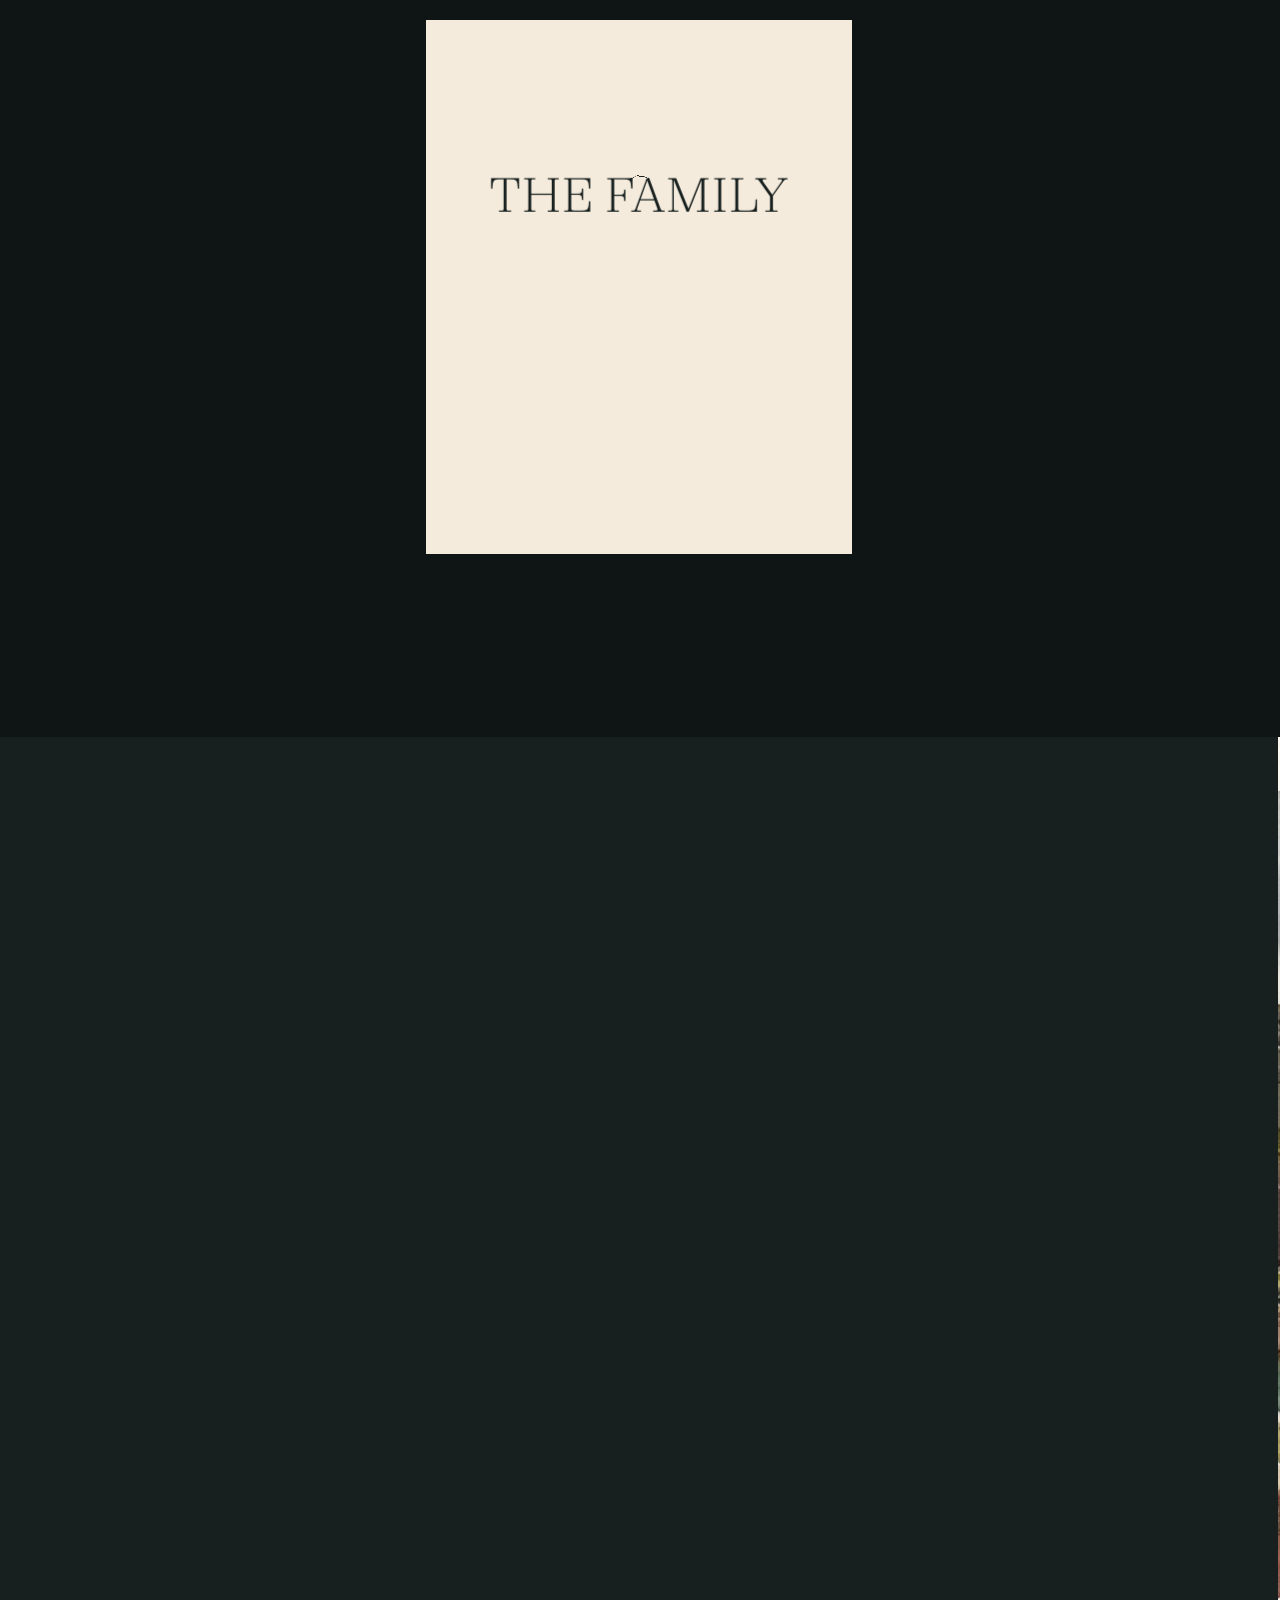
==== commit d17b9411: "Deploy 092e112 (noindex preview)" ====
--- a/index.html
+++ b/index.html
@@ -644,7 +644,7 @@
       <a class="btn btn--gradient btn--arrow-up" href="#top" aria-label="Back to top"><svg viewBox="0 0 40 40" aria-hidden="true"><defs><linearGradient id="g-ring-2" x1="0" y1="0" x2="1" y2="1"><stop offset="0" stop-color="#3A443E"/><stop offset="1" stop-color="#7C8A80"/></linearGradient></defs><circle class="btn__ring" cx="20" cy="20" r="19.35" fill="none" stroke="url(#g-ring-2)" stroke-width="1.3"/></svg><span class="btn__arrow" aria-hidden="true"></span></a>
     </div>
     <p class="col col--md-5 text-small footer__copy">© 2026 Kerbyggð. Kerbyggð 1, 801 Grímsnes- og Grafningshreppur. +354 782 5400<span class="footer__attrib">Basemap Esri Dark Gray Canvas. Routes and drive times measured with OSRM over OpenStreetMap.</span></p>
-    <p class="col col--md-3 footer__credit"><a class="sndr" href="https://sndr-studio.pages.dev" target="_blank" rel="noopener" aria-label="Hannað af SNDR Studio" data-logotype><span class="sndr__mark">SN<i>✦</i>DR</span><span class="sndr__studio">STUDIO</span></a></p>
+    <p class="col col--md-3 footer__credit"><a class="sndr" href="https://sndrstudio.is" target="_blank" rel="noopener" aria-label="Hannað af SNDR Studio" data-logotype><span class="sndr__mark">SN<i>✦</i>DR</span><span class="sndr__studio">STUDIO</span></a></p>
   </div>
 </footer>
 
